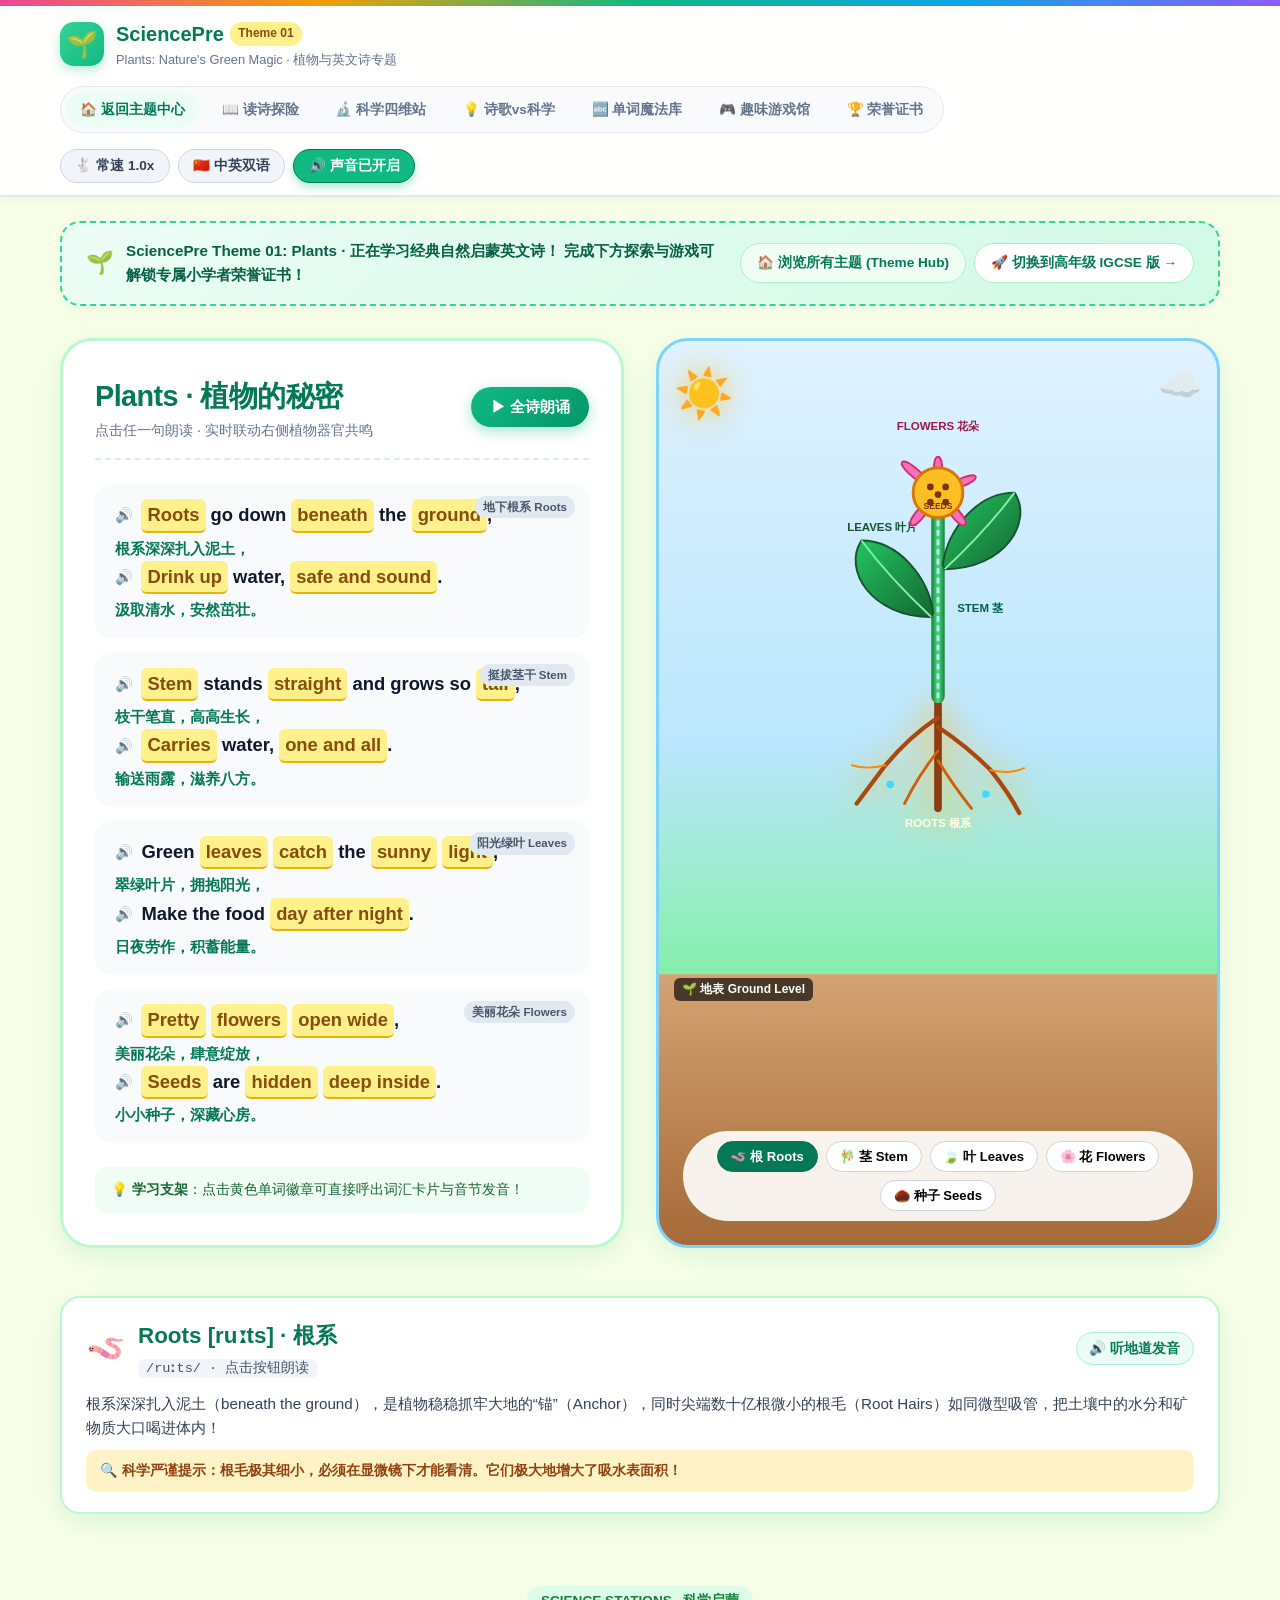
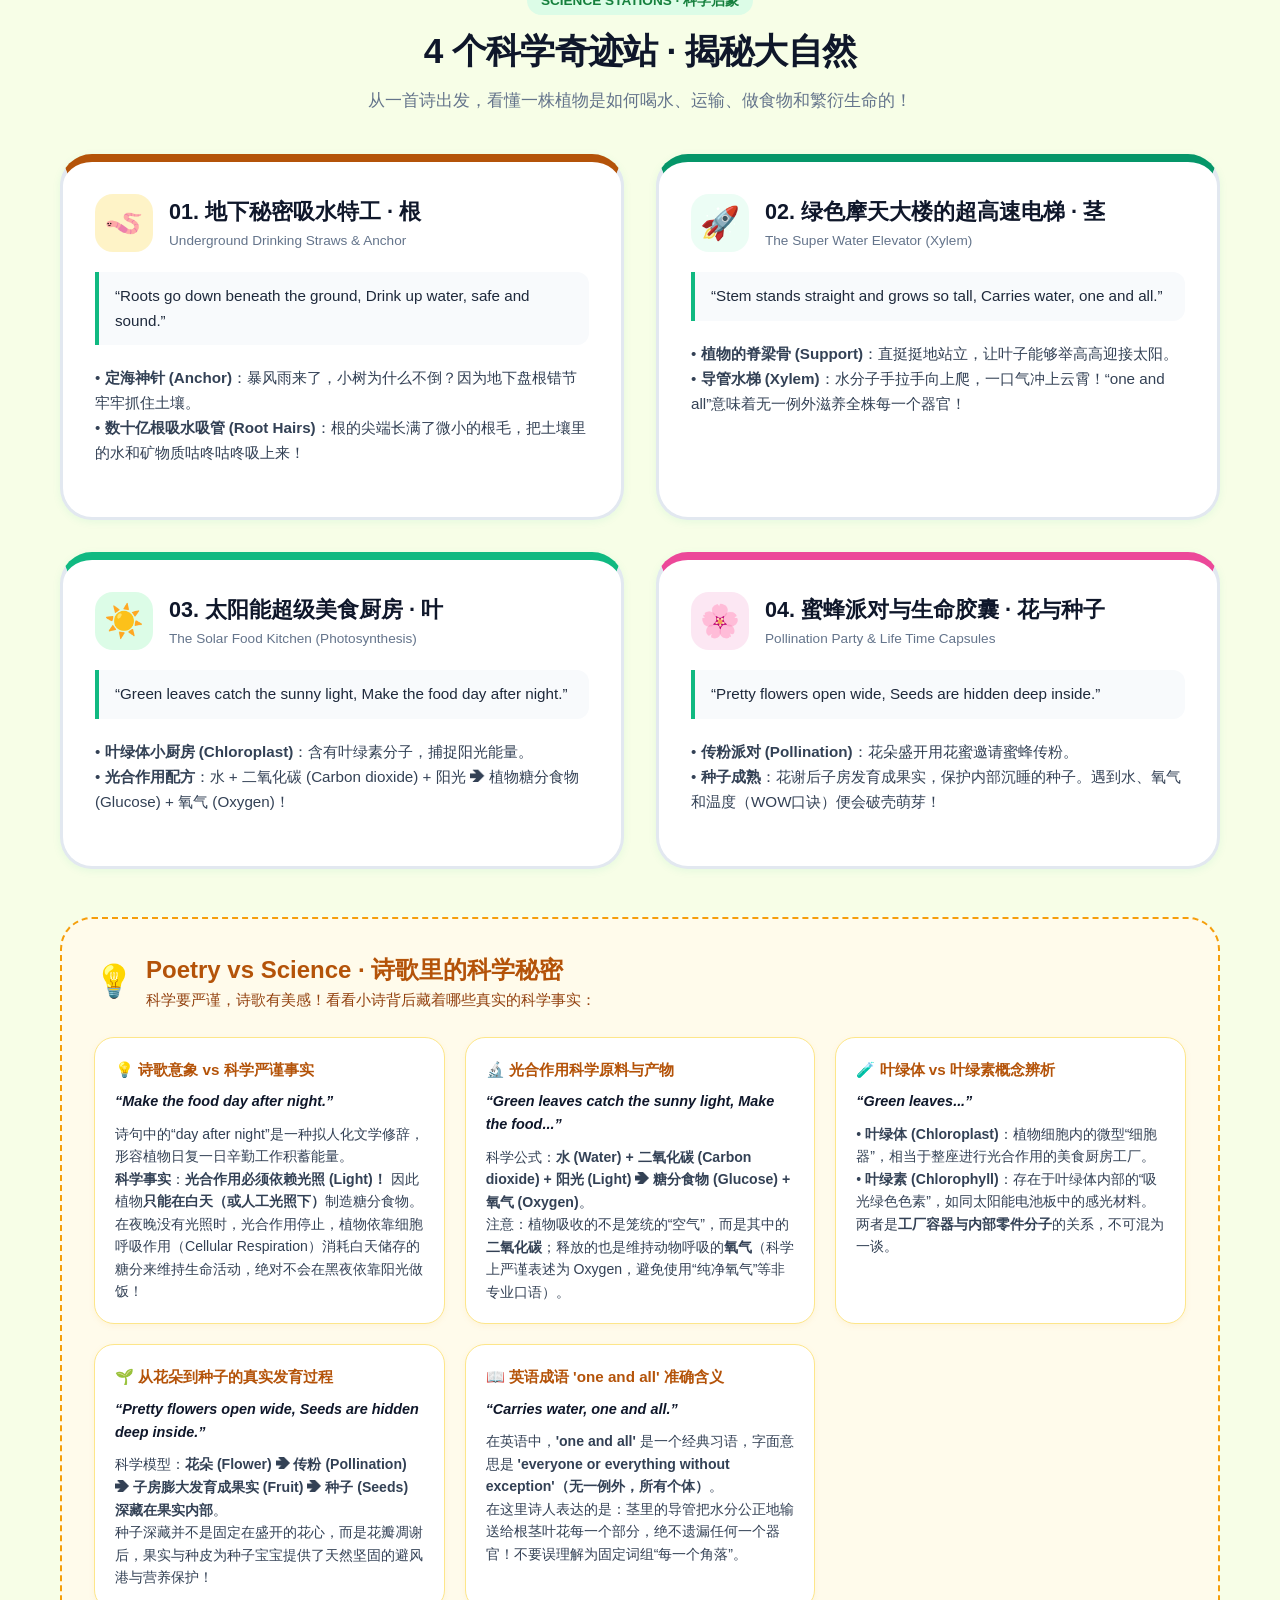
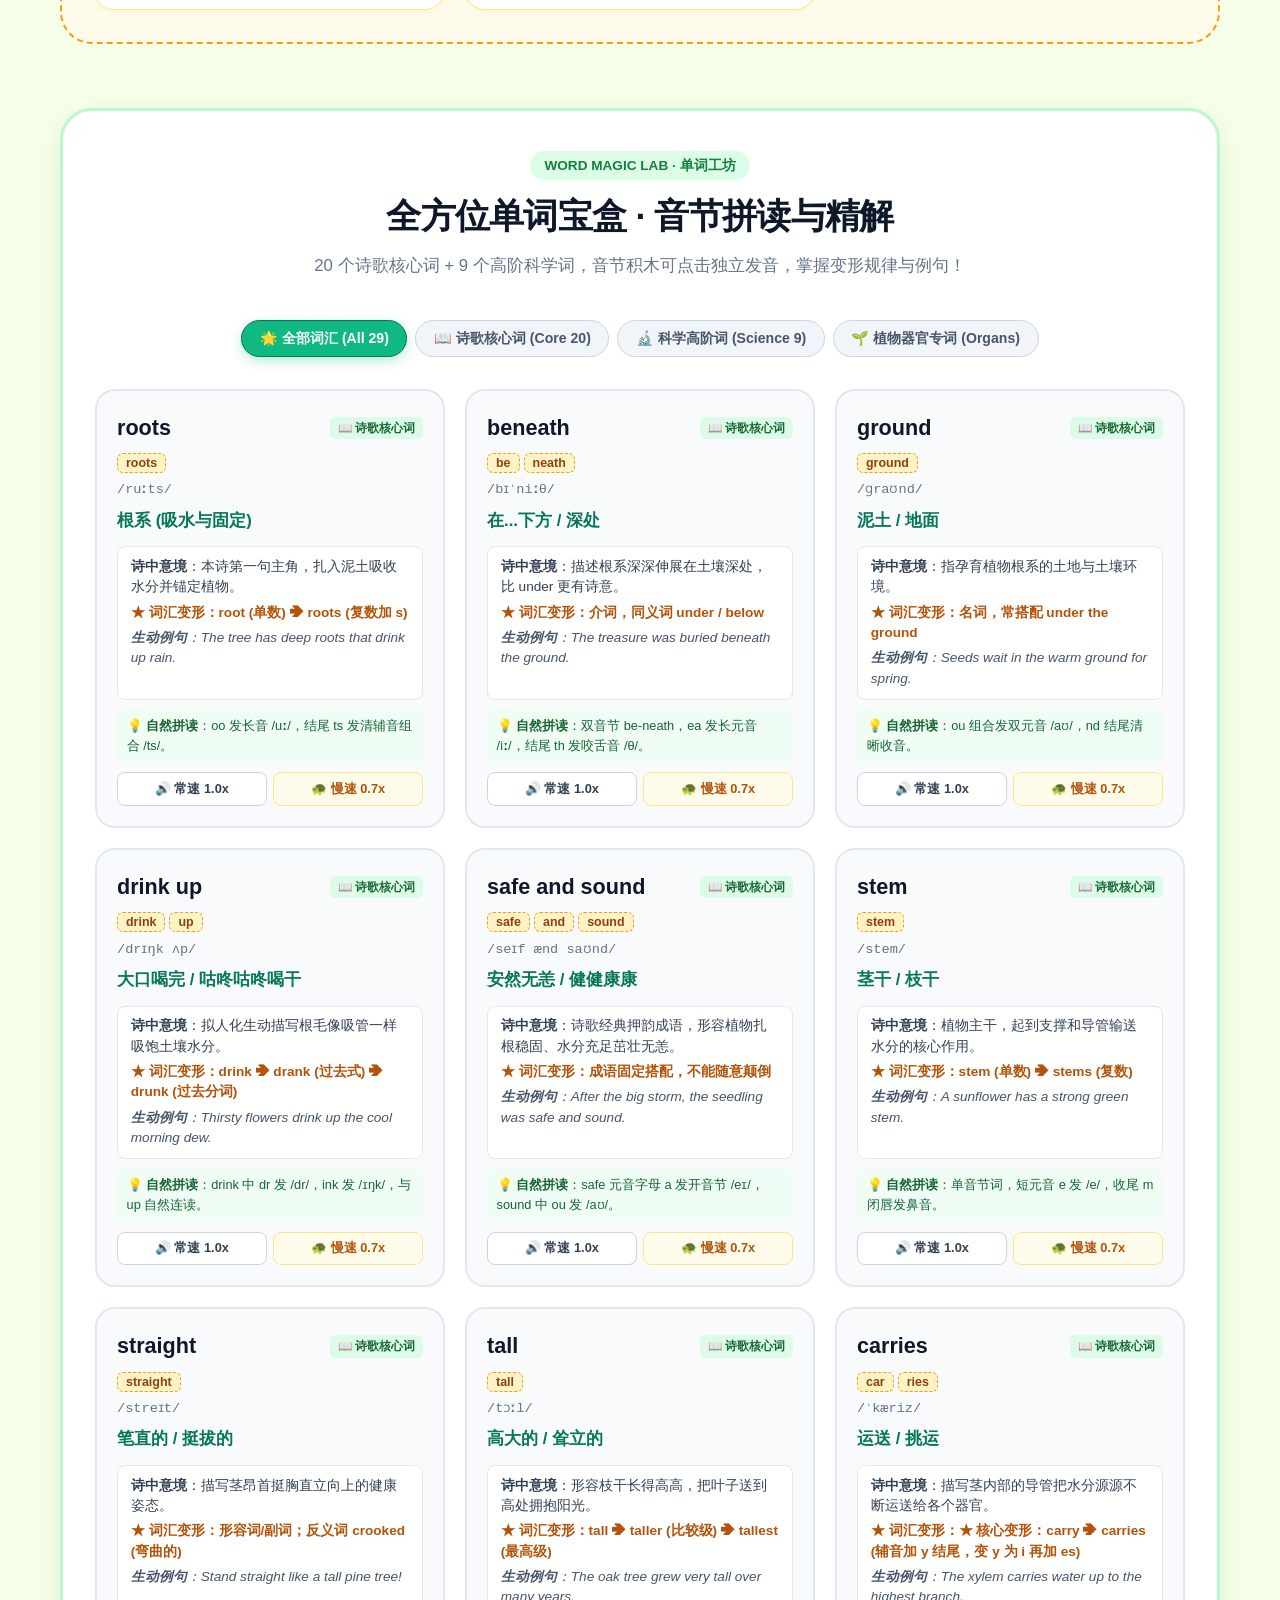
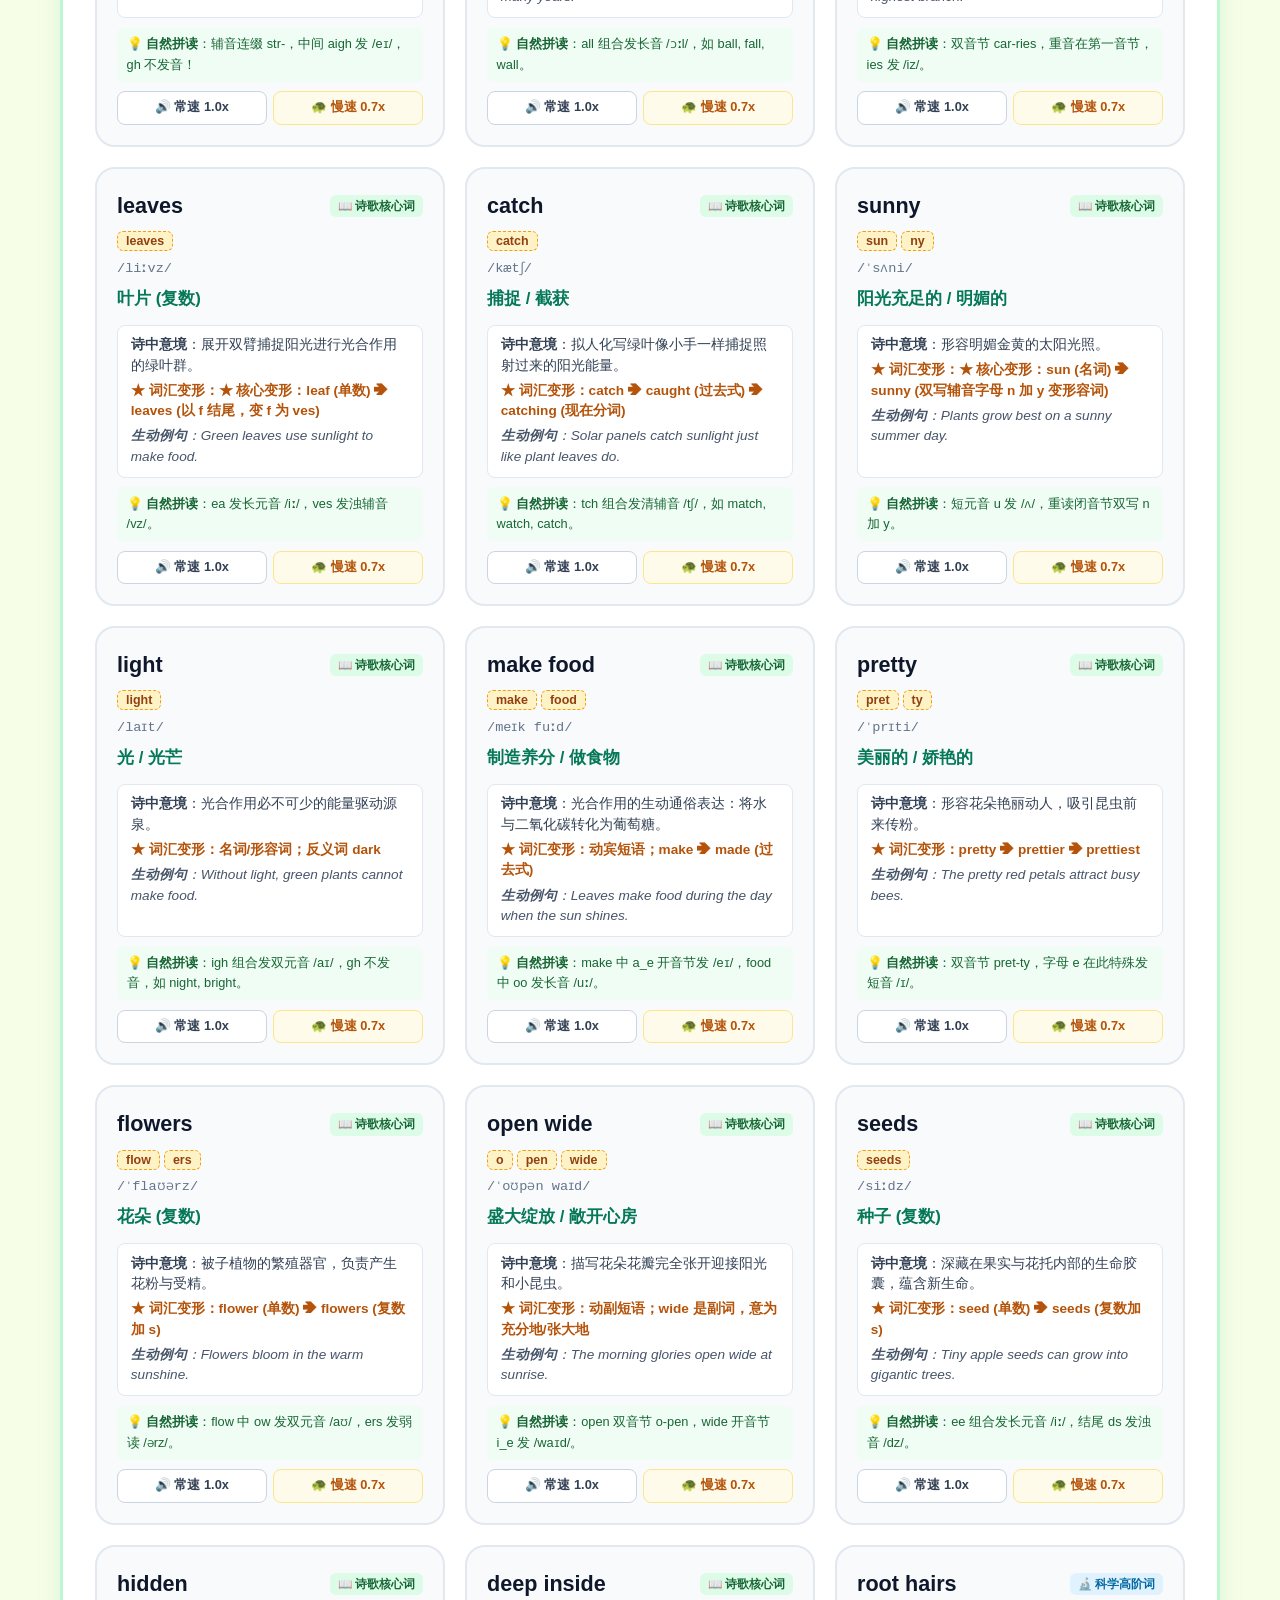
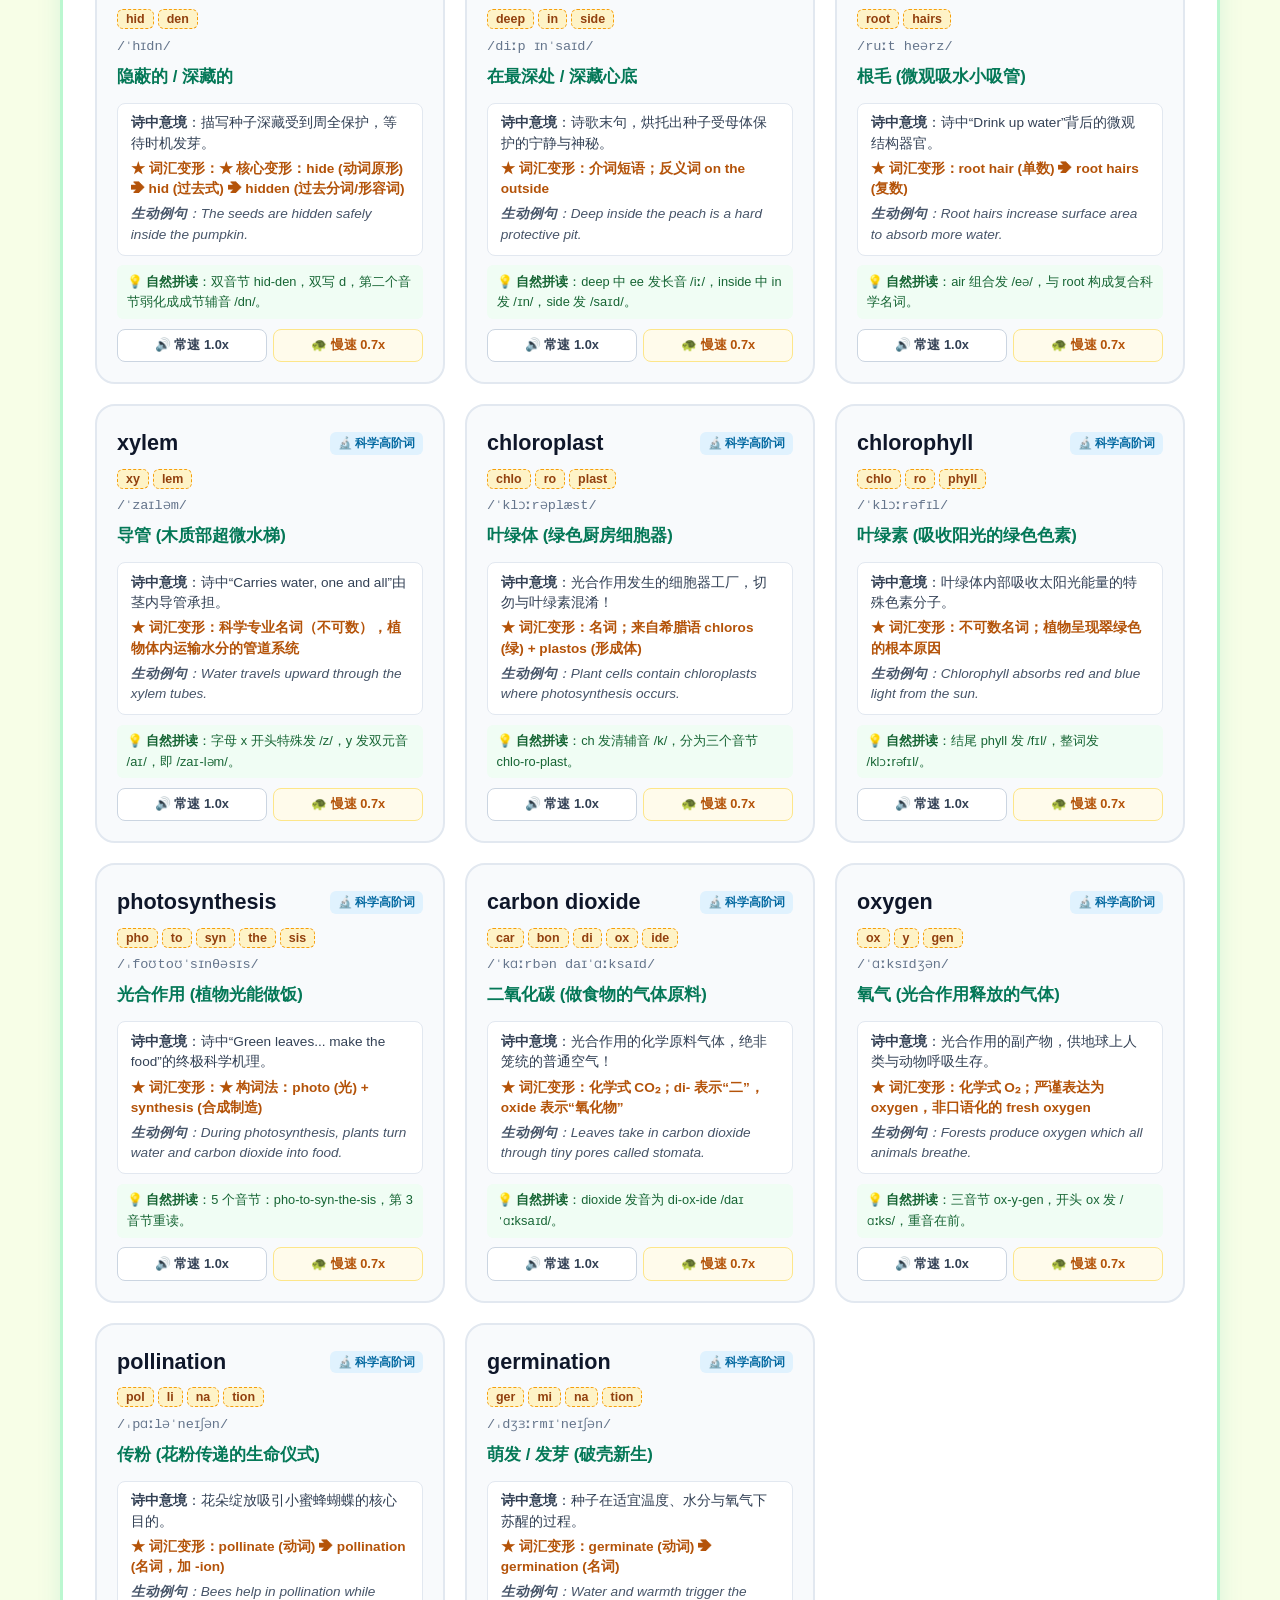
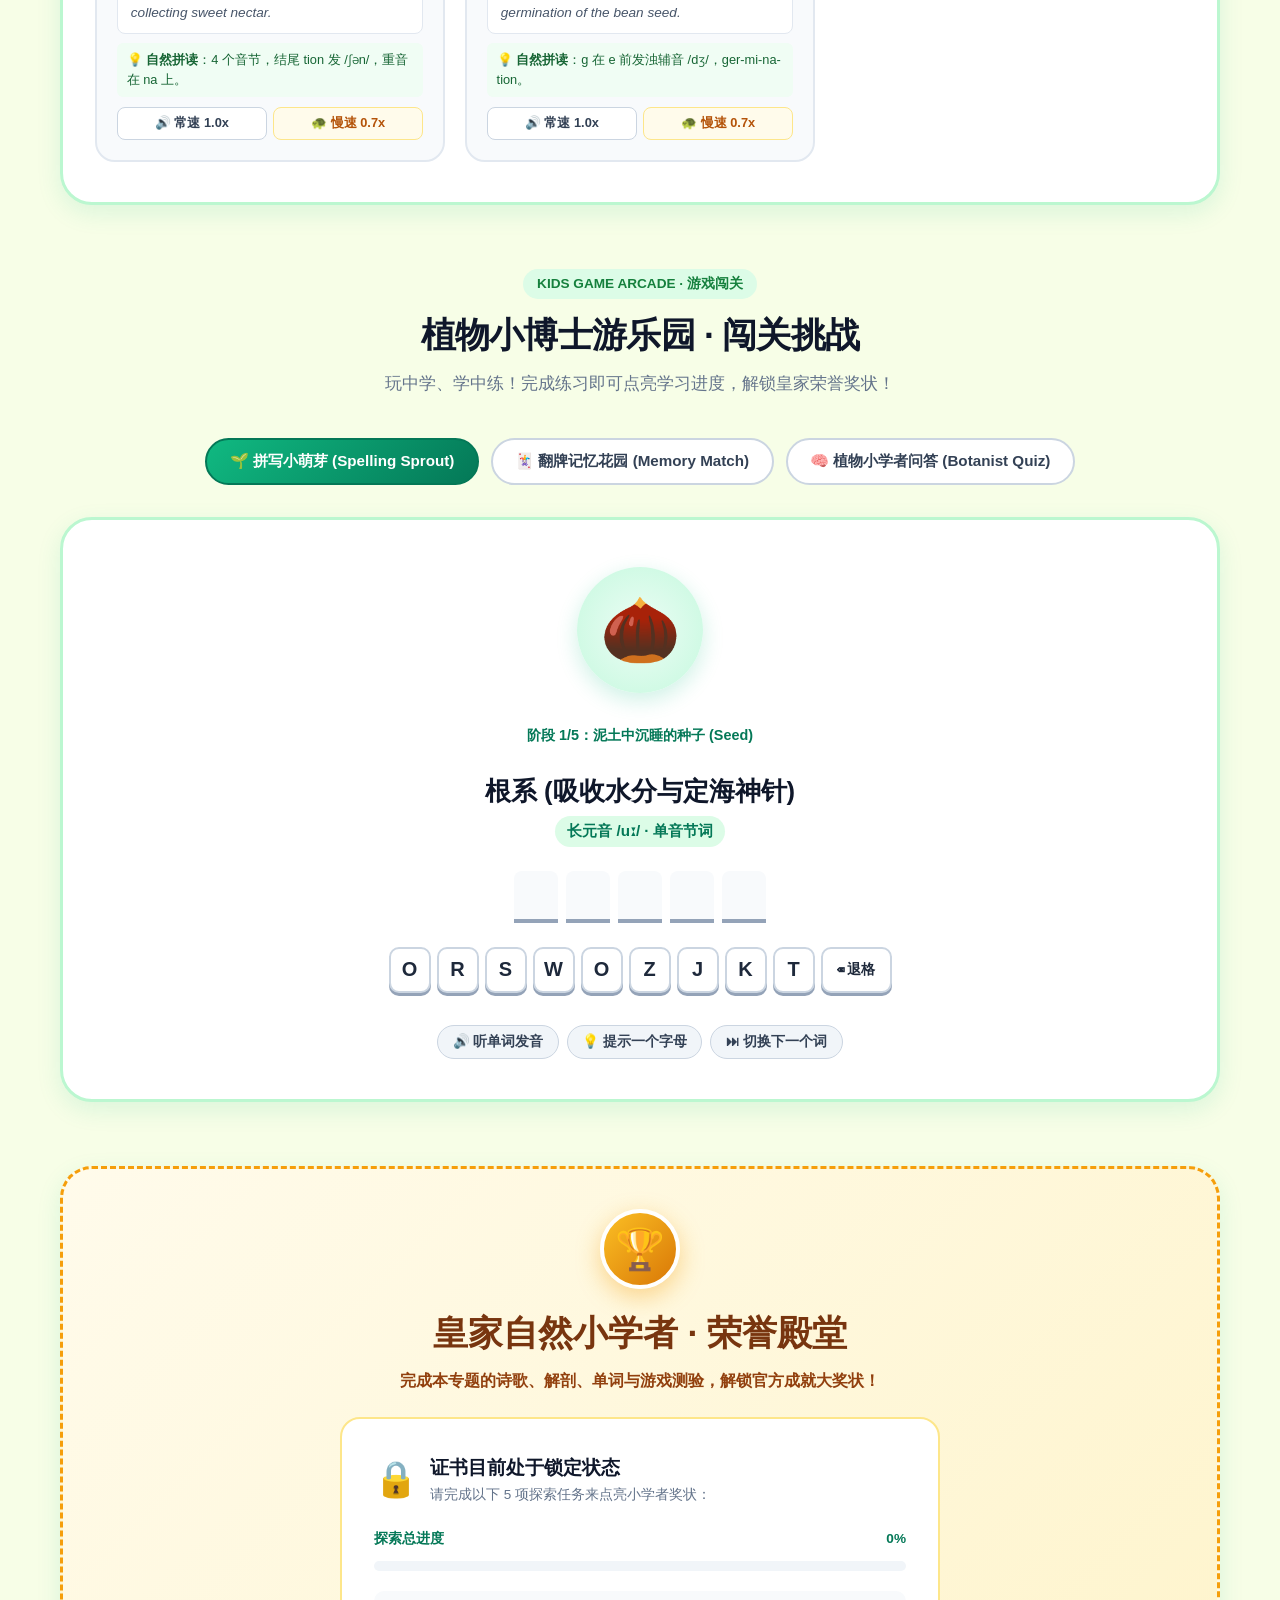
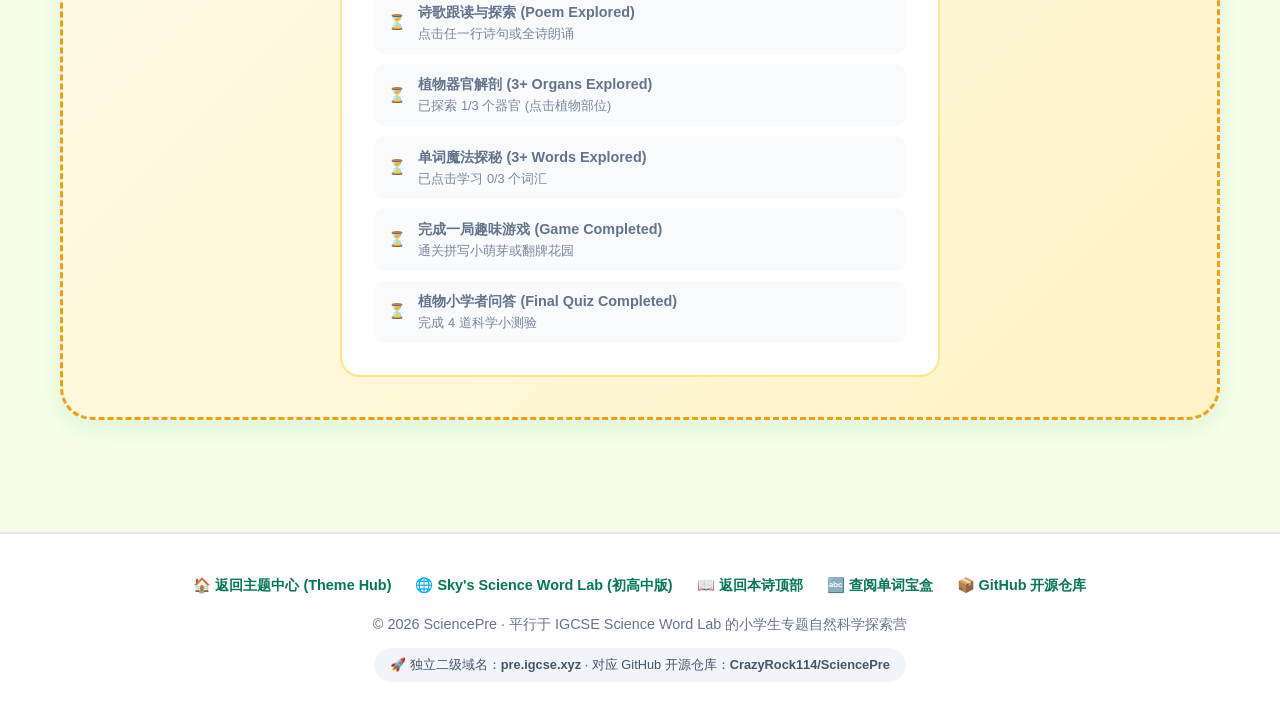
==== plants/index.html @ afe028eb "feat(v0.2): foundation hardening and theme architecture cleanup" ====
<!DOCTYPE html>
<html lang="zh-CN">
<head>
  <meta charset="UTF-8">
  <meta name="viewport" content="width=device-width, initial-scale=1.0">
  <title>Theme 01: Plants 🌱 SciencePre 小学生自然科学英语探索营</title>
  <meta name="description" content="SciencePre Theme 01: Plants 基于经典植物英文诗，生动形象探索根、茎、叶、花、种子，音节双速发音、互动解剖与游戏闯关！">
  <link rel="icon" href="data:image/svg+xml,<svg xmlns=%22http://www.w3.org/2000/svg%22 viewBox=%220 0 100 100%22><text y=%22.9em%22 font-size=%2290%22>🌱</text></svg>">
  <link rel="stylesheet" href="/assets/css/base.css">
  <link rel="stylesheet" href="/assets/css/plants.css">
</head>
<body>

  <!-- 彩虹装饰线 -->
  <div class="rainbow-bar"></div>

  <!-- 顶部导航条 -->
  <header>
    <div class="nav-container">
      <a href="/" class="logo-area">
        <div class="logo-badge">🌱</div>
        <div class="logo-text">
          <h1>SciencePre <span class="badge-sub">Theme 01</span></h1>
          <p>Plants: Nature's Green Magic · 植物与英文诗专题</p>
        </div>
      </a>

      <!-- 快速切换标签 -->
      <nav class="nav-tabs">
        <a href="/" style="background:#ecfdf5; color:#047857;">🏠 返回主题中心</a>
        <a href="#poem-hero">📖 读诗探险</a>
        <a href="#stations">🔬 科学四维站</a>
        <a href="#science-vs-poetry">💡 诗歌vs科学</a>
        <a href="#vocab">🔤 单词魔法库</a>
        <a href="#games">🎮 趣味游戏馆</a>
        <a href="#cert-section">🏆 荣誉证书</a>
      </nav>

      <!-- 工具控制按钮 -->
      <div class="nav-tools">
        <button class="pill-btn" id="tts-speed-btn" title="切换语音朗读语速">
          🐇 常速 1.0x
        </button>
        <button class="pill-btn" id="lang-toggle-btn" title="显示/隐藏中文诗意翻译">
          🇨🇳 中英双语
        </button>
        <button class="pill-btn active" id="sound-btn" title="声音与音效总开关">
          🔊 声音已开启
        </button>
      </div>
    </div>
  </header>

  <main class="container">

    <!-- 顶部横幅：主题导航与进阶互通 -->
    <div class="announcement-banner">
      <div class="announcement-text" style="flex:1;">
        <span style="font-size:1.4rem;">🌱</span>
        <div>
          <strong>SciencePre Theme 01: Plants</strong> · 正在学习经典自然启蒙英文诗！
          完成下方探索与游戏可解锁专属小学者荣誉证书！
        </div>
      </div>
      <div style="display:flex; gap:0.5rem; flex-wrap:wrap;">
        <a href="/" class="portal-link" style="background:#f0fdf4;">🏠 浏览所有主题 (Theme Hub)</a>
        <a href="https://sky.igcse.xyz" target="_blank" class="portal-link">🚀 切换到高年级 IGCSE 版 →</a>
      </div>
    </div>

    <!-- ====================================================================
         HERO 区：左侧诗歌剧场 + 右侧植物活体探险画布 (双向联动)
         ==================================================================== -->
    <div class="hero-stage" id="poem-hero">

      <!-- 左侧：经典英文诗伴读剧场 -->
      <div class="poem-theater-card">
        <div class="poem-header">
          <div class="poem-title-box">
            <h2>Plants · 植物的秘密</h2>
            <p>点击任一句朗读 · 实时联动右侧植物器官共鸣</p>
          </div>
          <div class="poem-actions">
            <button class="play-all-btn" id="play-poem-btn">
              ▶ 全诗朗诵
            </button>
          </div>
        </div>

        <!-- 诗句列表 (JS 渲染) -->
        <div class="poem-lines" id="poem-lines-container"></div>

        <div class="poem-footer-hint">
          💡 <strong>学习支架</strong>：点击黄色单词徽章可直接呼出词汇卡片与音节发音！
        </div>
      </div>

      <!-- 右侧：活体植物解剖探险画布 (SVG 动态模型) -->
      <div class="plant-canvas-card">
        <!-- 天空背景元素 -->
        <div class="sky-elements">
          <div class="sun-icon" title="太阳：光能驱动源泉">☀️</div>
          <div class="cloud-icon" title="白云与雨露">☁️</div>
        </div>

        <div class="ground-label">🌱 地表 Ground Level</div>

        <!-- 矢量植物主体 -->
        <div class="plant-svg-wrapper">
          <svg viewBox="0 0 320 460" xmlns="http://www.w3.org/2000/svg" role="img" aria-label="活体植物解剖交互插图">
            <defs>
              <linearGradient id="stemGrad" x1="0%" y1="0%" x2="100%" y2="0%">
                <stop offset="0%" stop-color="#15803d" />
                <stop offset="50%" stop-color="#4ade80" />
                <stop offset="100%" stop-color="#15803d" />
              </linearGradient>
              <linearGradient id="leafGrad" x1="0%" y1="0%" x2="100%" y2="100%">
                <stop offset="0%" stop-color="#22c55e" />
                <stop offset="100%" stop-color="#166534" />
              </linearGradient>
            </defs>

            <!-- 地下部分：泥土根系 ROOTS -->
            <g class="hotspot" id="svg-roots">
              <path d="M160 320 Q160 370 160 430" stroke="#78350f" stroke-width="8" stroke-linecap="round" fill="none" />
              <path d="M160 335 Q130 355 105 385 Q90 405 75 425" stroke="#92400e" stroke-width="4.5" stroke-linecap="round" fill="none" />
              <path d="M160 345 Q190 365 215 390 Q235 415 245 435" stroke="#92400e" stroke-width="4.5" stroke-linecap="round" fill="none" />
              <path d="M160 370 Q140 395 125 425" stroke="#b45309" stroke-width="3" stroke-linecap="round" fill="none" />
              <path d="M160 380 Q175 405 195 430" stroke="#b45309" stroke-width="3" stroke-linecap="round" fill="none" />
              <!-- 根毛细支 (微观 Root Hairs 象征) -->
              <path d="M105 385 Q85 390 70 385" stroke="#d97706" stroke-width="2" stroke-linecap="round" fill="none" />
              <path d="M215 390 Q235 395 250 388" stroke="#d97706" stroke-width="2" stroke-linecap="round" fill="none" />
              <circle cx="110" cy="405" r="4" fill="#38bdf8" />
              <circle cx="210" cy="415" r="4" fill="#38bdf8" />
              <text x="160" y="450" text-anchor="middle" font-size="12" font-weight="900" fill="#fef3c7">ROOTS 根系</text>
            </g>

            <!-- 地上部分：挺拔茎干 STEM (导管向上输水) -->
            <g class="hotspot" id="svg-stem">
              <rect x="153" y="110" width="14" height="210" rx="7" fill="url(#stemGrad)" />
              <line x1="160" y1="315" x2="160" y2="120" stroke="#bae6fd" stroke-width="3" stroke-dasharray="6,4" />
              <text x="180" y="225" font-size="12" font-weight="900" fill="#065f46">STEM 茎</text>
            </g>

            <!-- 绿叶 LEAVES (叶绿体光合作用) -->
            <g class="hotspot" id="svg-leaves">
              <path d="M153 230 C90 230 60 180 80 150 C120 150 150 190 155 225 Z" fill="url(#leafGrad)" stroke="#14532d" stroke-width="2" />
              <path d="M153 230 Q110 190 80 150" stroke="#86efac" stroke-width="2" fill="none" />
              <path d="M167 180 C230 180 260 130 240 100 C200 100 170 140 165 175 Z" fill="url(#leafGrad)" stroke="#14532d" stroke-width="2" />
              <path d="M167 180 Q210 140 240 100" stroke="#86efac" stroke-width="2" fill="none" />
              <text x="65" y="140" font-size="12" font-weight="900" fill="#14532d">LEAVES 叶片</text>
            </g>

            <!-- 顶端美丽大花朵 FLOWERS & 种子 SEEDS -->
            <g class="hotspot" id="svg-flowers">
              <path d="M160 100 C145 50 175 50 160 100" stroke="#db2777" stroke-width="2" fill="#f472b6" />
              <path d="M160 100 C205 65 220 90 160 100" stroke="#db2777" stroke-width="2" fill="#f472b6" />
              <path d="M160 100 C210 135 185 155 160 100" stroke="#db2777" stroke-width="2" fill="#f472b6" />
              <path d="M160 100 C110 135 135 155 160 100" stroke="#db2777" stroke-width="2" fill="#f472b6" />
              <path d="M160 100 C100 70 120 45 160 100" stroke="#db2777" stroke-width="2" fill="#f472b6" />
              <circle cx="160" cy="100" r="26" fill="#fbbf24" stroke="#d97706" stroke-width="3" />
              <text x="160" y="35" text-anchor="middle" font-size="12" font-weight="900" fill="#9d174d">FLOWERS 花朵</text>
            </g>

            <!-- 深藏受保护的种子 Seeds -->
            <g class="hotspot" id="svg-seeds">
              <circle cx="152" cy="94" r="3.5" fill="#78350f" />
              <circle cx="168" cy="94" r="3.5" fill="#78350f" />
              <circle cx="160" cy="102" r="3.5" fill="#78350f" />
              <circle cx="152" cy="110" r="3.5" fill="#78350f" />
              <circle cx="168" cy="110" r="3.5" fill="#78350f" />
              <text x="160" y="117" text-anchor="middle" font-size="9" font-weight="900" fill="#78350f">SEEDS</text>
            </g>
          </svg>
        </div>

        <!-- 底部快速器官点击器 -->
        <div class="anatomy-nav">
          <button class="organ-btn active" id="btn-roots">🪱 根 Roots</button>
          <button class="organ-btn" id="btn-stem">🎋 茎 Stem</button>
          <button class="organ-btn" id="btn-leaves">🍃 叶 Leaves</button>
          <button class="organ-btn" id="btn-flowers">🌸 花 Flowers</button>
          <button class="organ-btn" id="btn-seeds">🌰 种子 Seeds</button>
        </div>
      </div>
    </div>

    <!-- 动态器官特工卡片 -->
    <div class="organ-inspect-panel" id="organ-panel">
      <div class="inspect-top">
        <div class="inspect-title">
          <div class="icon" id="inspect-icon">🪱</div>
          <div>
            <h3 id="inspect-name">Roots · 根系</h3>
            <span class="phonetic-badge" id="inspect-phonetic">/ruːts/</span>
          </div>
        </div>
        <button class="inspect-audio-btn" id="inspect-sound-btn">
          🔊 听地道发音
        </button>
      </div>
      <div class="inspect-body" id="inspect-desc"></div>
      <div class="inspect-secret" id="inspect-secret"></div>
    </div>

    <!-- ====================================================================
         SECTION 1: 4 大科学奇迹站
         ==================================================================== -->
    <section class="stations-section" id="stations" style="margin-top: 4.5rem;">
      <div class="section-title-wrap">
        <span class="section-tag">Science Stations · 科学启蒙</span>
        <h2 class="section-title">4 个科学奇迹站 · 揭秘大自然</h2>
        <p class="section-subtitle">从一首诗出发，看懂一株植物是如何喝水、运输、做食物和繁衍生命的！</p>
      </div>

      <div class="stations-grid">
        <div class="station-card s-roots">
          <div class="station-header">
            <div class="station-icon-wrap">🪱</div>
            <div class="station-title">
              <h3>01. 地下秘密吸水特工 · 根</h3>
              <p>Underground Drinking Straws & Anchor</p>
            </div>
          </div>
          <div class="station-poem-quote">
            “Roots go down beneath the ground, Drink up water, safe and sound.”
          </div>
          <div class="station-content">
            • <strong>定海神针 (Anchor)</strong>：暴风雨来了，小树为什么不倒？因为地下盘根错节牢牢抓住土壤。<br>
            • <strong>数十亿根吸水吸管 (Root Hairs)</strong>：根的尖端长满了微小的根毛，把土壤里的水和矿物质咕咚咕咚吸上来！
          </div>
        </div>

        <div class="station-card s-stem">
          <div class="station-header">
            <div class="station-icon-wrap">🚀</div>
            <div class="station-title">
              <h3>02. 绿色摩天大楼的超高速电梯 · 茎</h3>
              <p>The Super Water Elevator (Xylem)</p>
            </div>
          </div>
          <div class="station-poem-quote">
            “Stem stands straight and grows so tall, Carries water, one and all.”
          </div>
          <div class="station-content">
            • <strong>植物的脊梁骨 (Support)</strong>：直挺挺地站立，让叶子能够举高高迎接太阳。<br>
            • <strong>导管水梯 (Xylem)</strong>：水分子手拉手向上爬，一口气冲上云霄！“one and all”意味着无一例外滋养全株每一个器官！
          </div>
        </div>

        <div class="station-card s-leaves">
          <div class="station-header">
            <div class="station-icon-wrap">☀️</div>
            <div class="station-title">
              <h3>03. 太阳能超级美食厨房 · 叶</h3>
              <p>The Solar Food Kitchen (Photosynthesis)</p>
            </div>
          </div>
          <div class="station-poem-quote">
            “Green leaves catch the sunny light, Make the food day after night.”
          </div>
          <div class="station-content">
            • <strong>叶绿体小厨房 (Chloroplast)</strong>：含有叶绿素分子，捕捉阳光能量。<br>
            • <strong>光合作用配方</strong>：水 + 二氧化碳 (Carbon dioxide) + 阳光 ➔ 植物糖分食物 (Glucose) + 氧气 (Oxygen)！
          </div>
        </div>

        <div class="station-card s-flowers">
          <div class="station-header">
            <div class="station-icon-wrap">🌸</div>
            <div class="station-title">
              <h3>04. 蜜蜂派对与生命胶囊 · 花与种子</h3>
              <p>Pollination Party & Life Time Capsules</p>
            </div>
          </div>
          <div class="station-poem-quote">
            “Pretty flowers open wide, Seeds are hidden deep inside.”
          </div>
          <div class="station-content">
            • <strong>传粉派对 (Pollination)</strong>：花朵盛开用花蜜邀请蜜蜂传粉。<br>
            • <strong>种子成熟</strong>：花谢后子房发育成果实，保护内部沉睡的种子。遇到水、氧气和温度（WOW口诀）便会破壳萌芽！
          </div>
        </div>
      </div>
    </section>

    <!-- ====================================================================
         SECTION 1.5: 诗歌里的科学秘密 (Poetry vs Science)
         ==================================================================== -->
    <section class="poetry-vs-science-box" id="science-vs-poetry">
      <div style="display:flex; align-items:center; gap:0.75rem;">
        <span style="font-size:2rem;">💡</span>
        <div>
          <h3 style="font-size:1.5rem; font-weight:900; color:#b45309;">Poetry vs Science · 诗歌里的科学秘密</h3>
          <p style="color:#92400e; font-size:0.92rem;">科学要严谨，诗歌有美感！看看小诗背后藏着哪些真实的科学事实：</p>
        </div>
      </div>

      <div class="vs-cards-grid" id="vs-cards-container">
        <!-- 动态通过 JS 渲染 SCIENCE_VS_POETRY -->
      </div>
    </section>

    <!-- ====================================================================
         SECTION 2: 单词魔法工坊 (Word Magic Lab)
         ==================================================================== -->
    <section class="vocab-section" id="vocab">
      <div class="section-title-wrap">
        <span class="section-tag">Word Magic Lab · 单词工坊</span>
        <h2 class="section-title">全方位单词宝盒 · 音节拼读与精解</h2>
        <p class="section-subtitle">20 个诗歌核心词 + 9 个高阶科学词，音节积木可点击独立发音，掌握变形规律与例句！</p>
      </div>

      <div class="vocab-filter-bar">
        <button class="vocab-filter-btn active" data-category="all">🌟 全部词汇 (All 29)</button>
        <button class="vocab-filter-btn" data-category="poem">📖 诗歌核心词 (Core 20)</button>
        <button class="vocab-filter-btn" data-category="science">🔬 科学高阶词 (Science 9)</button>
        <button class="vocab-filter-btn" data-category="organ">🌱 植物器官专词 (Organs)</button>
      </div>

      <div class="vocab-grid" id="vocab-cards-grid">
        <!-- 动态通过 JS 渲染词汇卡片 -->
      </div>
    </section>

    <!-- ====================================================================
         SECTION 3: 小学生专属趣味游戏乐园 (Kids Game Arcade)
         ==================================================================== -->
    <section class="arcade-section" id="games">
      <div class="section-title-wrap">
        <span class="section-tag">Kids Game Arcade · 游戏闯关</span>
        <h2 class="section-title">植物小博士游乐园 · 闯关挑战</h2>
        <p class="section-subtitle">玩中学、学中练！完成练习即可点亮学习进度，解锁皇家荣誉奖状！</p>
      </div>

      <div class="arcade-tabs">
        <button class="arcade-tab-btn active" id="tab-sprout" data-mode="sprout">
          🌱 拼写小萌芽 (Spelling Sprout)
        </button>
        <button class="arcade-tab-btn" id="tab-memory" data-mode="memory">
          🃏 翻牌记忆花园 (Memory Match)
        </button>
        <button class="arcade-tab-btn" id="tab-quiz" data-mode="quiz">
          🧠 植物小学者问答 (Botanist Quiz)
        </button>
      </div>

      <div class="game-viewport">
        <!-- 游戏 1: 拼写小萌芽 -->
        <div id="game-sprout-view" class="sprout-game-area">
          <div class="sprout-plant-visual stage-seed" id="sprout-stage-visual">🌰</div>
          <div style="font-size:0.9rem; font-weight:800; color:#047857;" id="sprout-stage-desc">
            阶段 1/5：泥土中沉睡的种子 (Seed)
          </div>

          <div class="sprout-clue">
            <div class="sprout-zh" id="sprout-target-zh">根系</div>
            <div class="sprout-syllable-hint" id="sprout-target-hint">长元音 /uː/</div>
          </div>

          <div class="sprout-slots" id="sprout-slots-container"></div>
          <div class="sprout-keyboard" id="sprout-keyboard-container"></div>

          <div style="display:flex; gap:0.5rem; margin-top:0.5rem; flex-wrap:wrap; justify-content:center;">
            <button class="pill-btn" id="sprout-speak-btn">🔊 听单词发音</button>
            <button class="pill-btn" id="sprout-hint-btn">💡 提示一个字母</button>
            <button class="pill-btn" id="sprout-next-btn">⏭ 切换下一个词</button>
          </div>
        </div>

        <!-- 游戏 2: 翻牌记忆花园 -->
        <div id="game-memory-view" class="memory-game-area" style="display:none;">
          <div class="memory-stats-bar">
            <div>⏱️ 用时: <span id="mem-time">00:00</span></div>
            <div>👣 步数: <span id="mem-moves">0</span></div>
            <div>✅ 配对: <span id="mem-pairs">0/6</span></div>
          </div>
          <div class="memory-grid" id="memory-cards-grid"></div>
        </div>

        <!-- 游戏 3: 植物小学者问答 (安全双容器架构) -->
        <div id="game-quiz-view" class="quiz-game-area" style="display:none;">
          <!-- 答题容器 -->
          <div id="quiz-card-container">
            <div class="quiz-progress-bar">
              <div class="quiz-progress-fill" id="quiz-progress-fill"></div>
            </div>
            <div class="quiz-question-card">
              <div class="quiz-q-num" id="quiz-q-num">Question 1 of 4</div>
              <div class="quiz-q-title" id="quiz-q-title"></div>
            </div>
            <div class="quiz-options" id="quiz-options-container"></div>
            <div id="quiz-feedback-box" style="margin-top:1rem; font-weight:700; text-align:center;"></div>
          </div>

          <!-- 结算面板容器 (解决覆盖Bug) -->
          <div id="quiz-summary-container" style="display:none;">
            <div class="quiz-summary-card">
              <div class="big-trophy">🏅</div>
              <h3 style="font-size:1.8rem; font-weight:900; color:#15803d; margin-bottom:0.5rem;">
                测验完成！得分: <span id="quiz-result-score">4/4</span>
              </h3>
              <p style="color:#64748b; font-size:1rem; margin-bottom:1.5rem;" id="quiz-result-msg"></p>
              <button class="play-all-btn" id="quiz-replay-btn" style="margin: 0 auto;">
                🔄 再练一次 (Play Again)
              </button>
            </div>
          </div>
        </div>
      </div>
    </section>

    <!-- ====================================================================
         SECTION 4: 荣誉殿堂与证书系统 (条件解锁)
         ==================================================================== -->
    <section class="certificate-section" id="cert-section">
      <div class="cert-badge-large">🏆</div>
      <h2 style="font-size:2.2rem; font-weight:900; color:#78350f;">皇家自然小学者 · 荣誉殿堂</h2>
      <p style="color:#92400e; font-weight:600; margin-top:0.4rem;">
        完成本专题的诗歌、解剖、单词与游戏测验，解锁官方成就大奖状！
      </p>

      <!-- 1. 待解锁状态 Checklist 卡片 -->
      <div class="cert-locked-card" id="cert-locked-box">
        <div class="cert-lock-header">
          <div class="cert-lock-icon">🔒</div>
          <div>
            <h4 style="font-size:1.2rem; font-weight:900; color:#0f172a;">证书目前处于锁定状态</h4>
            <p style="font-size:0.85rem; color:#64748b;">请完成以下 5 项探索任务来点亮小学者奖状：</p>
          </div>
        </div>

        <div style="display:flex; justify-content:space-between; font-size:0.85rem; font-weight:800; color:#047857;">
          <span>探索总进度</span>
          <span id="cert-progress-percent">0%</span>
        </div>
        <div class="cert-progress-track">
          <div class="cert-progress-bar-fill" id="cert-progress-fill"></div>
        </div>

        <div class="cert-task-list" id="cert-checklist-container"></div>
      </div>

      <!-- 2. 已解锁状态华丽奖状 -->
      <div id="cert-unlocked-box" style="display:none;">
        <div class="certificate-card" id="official-cert">
          <div style="font-size:1.6rem; font-weight:900; color:#15803d; margin-bottom:0.5rem;">
            🌱 JUNIOR BOTANIST AWARD
          </div>
          <p style="color:#64748b; font-size:0.9rem;">兹证明自然小学者</p>
          <div style="margin: 0.8rem 0;">
            <input type="text" class="cert-student-input" id="student-name-input" value="Sky" placeholder="输入姓名">
          </div>
          <p style="color:#334155; font-size:0.95rem; line-height:1.6;">
            在《Plants: Nature's Green Magic》专题中深入掌握了<strong>根、茎、叶、花、种子</strong>的英文表达与科学机理，获得<strong>“皇家植物小学者”</strong>荣誉称号！
          </p>
          <div style="display:flex; justify-content:space-around; margin-top:1.2rem; font-size:0.85rem; color:#475569; font-weight:700;">
            <div>📅 日期: <span id="cert-date">2026.10</span></div>
            <div>🏅 认证机构: SciencePre (pre.igcse.xyz)</div>
          </div>
        </div>

        <div class="cert-actions-row">
          <button class="play-all-btn" id="cert-download-btn">
            📥 下载高清奖状图片 (PNG)
          </button>
          <button class="play-all-btn" id="cert-share-btn" style="background:linear-gradient(135deg, #f59e0b, #d97706);">
            📋 复制战报文字分享
          </button>
        </div>
      </div>
    </section>

  </main>

  <!-- 统一页脚 -->
  <footer>
    <div class="footer-links">
      <a href="/">🏠 返回主题中心 (Theme Hub)</a>
      <a href="https://sky.igcse.xyz" target="_blank">🌐 Sky's Science Word Lab (初高中版)</a>
      <a href="#poem-hero">📖 返回本诗顶部</a>
      <a href="#vocab">🔤 查阅单词宝盒</a>
      <a href="https://github.com/CrazyRock114/SciencePre" target="_blank">📦 GitHub 开源仓库</a>
    </div>
    <p>© 2026 SciencePre · 平行于 IGCSE Science Word Lab 的小学生专题自然科学探索营</p>
    <div class="domain-note">
      🚀 独立二级域名：<strong>pre.igcse.xyz</strong> · 对应 GitHub 开源仓库：<strong>CrazyRock114/SciencePre</strong>
    </div>
  </footer>

  <script type="module" src="/assets/js/plants/plants-main.js"></script>
</body>
</html>
---- assets/css/base.css ----
/* ==========================================================================
   SciencePre: Base & Shared Styles (CSS)
   自然森林色系、儿童友好设计、高对比度与无障碍支持
   ========================================================================== */

:root {
  --primary: #10b981;        /* 嫩芽翠绿 */
  --primary-dark: #047857;   /* 深森林绿 */
  --primary-light: #d1fae5;  /* 浅薄荷绿 */
  --secondary: #0ea5e9;      /* 晴空蓝 */
  --secondary-light: #e0f2fe;
  --accent-warm: #f59e0b;    /* 向日葵暖黄 */
  --accent-warm-light: #fef3c7;
  --earth: #92400e;          /* 泥土暖棕 */
  --flower-pink: #ec4899;    /* 花朵粉 */
  --flower-pink-light: #fce7f3;
  --bg: #f7fee7;             /* 极浅春草底色 */
  --card-bg: #ffffff;
  --text: #1e293b;
  --text-muted: #64748b;
  --success: #16a34a;
  --danger: #ef4444;
  --shadow-sm: 0 2px 8px rgba(16, 185, 129, 0.08);
  --shadow-md: 0 8px 24px rgba(16, 185, 129, 0.12);
  --shadow-lg: 0 16px 36px rgba(16, 185, 129, 0.18);
  --radius-sm: 12px;
  --radius-md: 20px;
  --radius-lg: 32px;
}

* { box-sizing: border-box; margin: 0; padding: 0; }

html, body {
  font-family: -apple-system, BlinkMacSystemFont, "Segoe UI", "PingFang SC", "Comic Sans MS", "Chalkboard SE", "Microsoft YaHei", sans-serif;
  background: var(--bg);
  color: var(--text);
  line-height: 1.6;
  -webkit-font-smoothing: antialiased;
  overflow-x: hidden;
}

/* 顶部彩虹装饰条 */
.rainbow-bar {
  height: 6px;
  background: linear-gradient(90deg, #ec4899, #f59e0b, #10b981, #0ea5e9, #8b5cf6);
  width: 100%;
}

/* ==================== 顶部导航 ==================== */
header {
  background: rgba(255, 255, 255, 0.96);
  backdrop-filter: blur(12px);
  border-bottom: 2px solid #e2e8f0;
  position: sticky;
  top: 0;
  z-index: 100;
  box-shadow: var(--shadow-sm);
}

.nav-container {
  max-width: 1200px;
  margin: 0 auto;
  padding: 0.75rem 1.25rem;
  display: flex;
  align-items: center;
  justify-content: space-between;
  gap: 1rem;
  flex-wrap: wrap;
}

.logo-area {
  display: flex;
  align-items: center;
  gap: 0.75rem;
  text-decoration: none;
  color: var(--text);
}

.logo-badge {
  width: 44px;
  height: 44px;
  background: linear-gradient(135deg, #34d399, #10b981);
  border-radius: 14px;
  display: flex;
  align-items: center;
  justify-content: center;
  font-size: 1.6rem;
  box-shadow: 0 4px 12px rgba(16, 185, 129, 0.3);
  animation: gentle-bounce 3s infinite;
}

@keyframes gentle-bounce {
  0%, 100% { transform: translateY(0); }
  50% { transform: translateY(-4px); }
}

.logo-text h1 {
  font-size: 1.25rem;
  font-weight: 800;
  color: var(--primary-dark);
  display: flex;
  align-items: center;
  gap: 0.4rem;
}

.logo-text .badge-sub {
  background: #fef08a;
  color: #854d0e;
  font-size: 0.75rem;
  padding: 2px 8px;
  border-radius: 999px;
  font-weight: 700;
}

.logo-text p {
  font-size: 0.8rem;
  color: var(--text-muted);
}

/* 导航工具栏按钮组 */
.nav-tools {
  display: flex;
  align-items: center;
  gap: 0.5rem;
  flex-wrap: wrap;
}

.pill-btn {
  background: #f1f5f9;
  border: 1.5px solid #cbd5e1;
  padding: 0.45rem 0.9rem;
  border-radius: 999px;
  font-size: 0.85rem;
  font-weight: 700;
  color: #334155;
  cursor: pointer;
  display: flex;
  align-items: center;
  gap: 0.35rem;
  transition: all 0.2s cubic-bezier(0.4, 0, 0.2, 1);
  user-select: none;
}

.pill-btn:hover {
  background: #e2e8f0;
  transform: translateY(-1px);
}

.pill-btn:focus-visible {
  outline: 3px solid #10b981;
  outline-offset: 2px;
}

.pill-btn.active {
  background: var(--primary);
  border-color: var(--primary-dark);
  color: white;
  box-shadow: 0 4px 10px rgba(16, 185, 129, 0.35);
}

.pill-btn.gold {
  background: linear-gradient(135deg, #fef08a, #fde047);
  border-color: #eab308;
  color: #713f12;
}

.pill-btn.muted-btn {
  background: #fee2e2;
  border-color: #ef4444;
  color: #b91c1c;
}

/* Tab 切换 */
.nav-tabs {
  display: flex;
  gap: 0.5rem;
  background: #f8fafc;
  padding: 0.3rem;
  border-radius: 999px;
  border: 1.5px solid #e2e8f0;
}

.nav-tabs a,
.nav-tabs button {
  background: transparent;
  border: none;
  padding: 0.4rem 0.9rem;
  border-radius: 999px;
  font-size: 0.85rem;
  font-weight: 700;
  color: var(--text-muted);
  cursor: pointer;
  text-decoration: none;
  display: inline-flex;
  align-items: center;
  transition: all 0.2s;
}

.nav-tabs a.active,
.nav-tabs button.active {
  background: white;
  color: var(--primary-dark);
  box-shadow: 0 2px 6px rgba(0,0,0,0.06);
}

/* ==================== 通用容器 ==================== */
.container {
  max-width: 1200px;
  margin: 0 auto;
  padding: 1.5rem 1.25rem 4rem;
}

/* 顶部通知/专题条 */
.announcement-banner {
  background: linear-gradient(135deg, #ecfdf5 0%, #d1fae5 100%);
  border: 2px dashed #34d399;
  border-radius: var(--radius-md);
  padding: 1rem 1.5rem;
  margin-bottom: 2rem;
  display: flex;
  align-items: center;
  justify-content: space-between;
  gap: 1rem;
  box-shadow: var(--shadow-sm);
  flex-wrap: wrap;
}

.announcement-text {
  display: flex;
  align-items: center;
  gap: 0.75rem;
  font-size: 0.95rem;
  font-weight: 600;
  color: #065f46;
}

.portal-link {
  background: white;
  color: #047857;
  text-decoration: none;
  font-size: 0.85rem;
  font-weight: 700;
  padding: 0.5rem 1rem;
  border-radius: 999px;
  border: 1.5px solid #a7f3d0;
  display: inline-flex;
  align-items: center;
  gap: 0.3rem;
  transition: all 0.2s;
  white-space: nowrap;
}

.portal-link:hover {
  background: #047857;
  color: white;
  transform: scale(1.03);
}

/* ==================== 统一通用页脚 ==================== */
footer {
  background: white;
  border-top: 2px solid #e2e8f0;
  padding: 2.5rem 1.25rem;
  text-align: center;
  color: var(--text-muted);
  font-size: 0.9rem;
}

.footer-links {
  display: flex;
  justify-content: center;
  gap: 1.5rem;
  margin-bottom: 1rem;
  flex-wrap: wrap;
}

.footer-links a {
  color: #047857;
  text-decoration: none;
  font-weight: 700;
}

.footer-links a:hover {
  text-decoration: underline;
}

.domain-note {
  background: #f1f5f9;
  display: inline-block;
  padding: 0.4rem 1rem;
  border-radius: 999px;
  font-size: 0.8rem;
  color: #475569;
  margin-top: 0.75rem;
}

/* 庆祝飘落微动画 */
.confetti-particle {
  position: absolute;
  pointer-events: none;
  animation: float-up-fade 2.2s ease-out forwards;
}

@keyframes float-up-fade {
  0% { opacity: 1; transform: translateY(0) scale(1); }
  100% { opacity: 0; transform: translateY(-70px) scale(1.4); }
}
---- assets/css/plants.css ----
/* ==========================================================================
   SciencePre: Plants Theme Specific Styles (CSS)
   包含诗歌剧场、活体SVG解剖、科学奇迹站、诗歌vs科学、单词工坊、三大游戏与证书
   ========================================================================== */

/* ==================== HERO 区：左诗歌 + 右SVG植物 ==================== */
.hero-stage {
  display: grid;
  grid-template-columns: 1fr 1fr;
  gap: 2rem;
  margin-bottom: 3rem;
}

@media (max-width: 900px) {
  .hero-stage {
    grid-template-columns: 1fr;
  }
}

/* 诗歌剧场卡片 */
.poem-theater-card {
  background: var(--card-bg);
  border-radius: var(--radius-lg);
  padding: 2rem;
  border: 3px solid #bbf7d0;
  box-shadow: var(--shadow-md);
  position: relative;
  overflow: hidden;
  display: flex;
  flex-direction: column;
  justify-content: space-between;
}

.poem-header {
  margin-bottom: 1.5rem;
  display: flex;
  align-items: center;
  justify-content: space-between;
  border-bottom: 2px dashed #e2e8f0;
  padding-bottom: 1rem;
}

.poem-title-box h2 {
  font-size: 1.8rem;
  font-weight: 900;
  color: var(--primary-dark);
  letter-spacing: -0.02em;
}

.poem-title-box p {
  color: var(--text-muted);
  font-size: 0.9rem;
  font-weight: 500;
}

.play-all-btn {
  background: linear-gradient(135deg, #10b981, #059669);
  color: white;
  border: none;
  padding: 0.6rem 1.2rem;
  border-radius: 999px;
  font-size: 0.95rem;
  font-weight: 700;
  cursor: pointer;
  display: flex;
  align-items: center;
  gap: 0.4rem;
  box-shadow: 0 4px 14px rgba(16, 185, 129, 0.4);
  transition: all 0.2s cubic-bezier(0.4, 0, 0.2, 1);
}

.play-all-btn:hover {
  transform: translateY(-2px);
  box-shadow: 0 6px 18px rgba(16, 185, 129, 0.5);
}

.play-all-btn.playing {
  background: linear-gradient(135deg, #f59e0b, #d97706);
}

.poem-lines {
  display: flex;
  flex-direction: column;
  gap: 0.85rem;
  margin-bottom: 1.5rem;
}

.poem-line-group {
  background: #f8fafc;
  border-radius: 16px;
  padding: 0.85rem 1.15rem;
  border: 2px solid transparent;
  cursor: pointer;
  transition: all 0.25s cubic-bezier(0.4, 0, 0.2, 1);
  position: relative;
}

.poem-line-group:focus-visible {
  outline: 3px solid #10b981;
}

.poem-line-group:hover {
  background: #ecfdf5;
  border-color: #6ee7b7;
  transform: translateX(6px);
}

.poem-line-group.active {
  background: #ecfdf5;
  border-color: var(--primary);
  box-shadow: 0 4px 16px rgba(16, 185, 129, 0.2);
  transform: translateX(8px) scale(1.02);
}

.poem-line-group.karaoke-current {
  background: #fef3c7;
  border-color: #f59e0b;
  box-shadow: 0 0 0 3px rgba(245, 158, 11, 0.3);
  animation: karaoke-pulse 1.2s infinite alternate;
}

@keyframes karaoke-pulse {
  from { transform: scale(1.01); }
  to { transform: scale(1.03); }
}

.line-tag {
  position: absolute;
  right: 12px;
  top: 10px;
  font-size: 0.72rem;
  font-weight: 700;
  background: #e2e8f0;
  color: #475569;
  padding: 2px 8px;
  border-radius: 999px;
}

.poem-line-group.active .line-tag {
  background: var(--primary);
  color: white;
}

.line-en {
  font-size: 1.15rem;
  font-weight: 800;
  color: #0f172a;
  display: flex;
  align-items: center;
  gap: 0.5rem;
  margin-bottom: 0.25rem;
}

.line-speaker {
  font-size: 0.9rem;
  opacity: 0.7;
}

.line-zh {
  font-size: 0.95rem;
  color: #047857;
  font-weight: 600;
}

.line-zh.hidden-zh {
  display: none;
}

.keyword-badge {
  display: inline-block;
  background: #fef08a;
  color: #854d0e;
  border-radius: 6px;
  padding: 1px 6px;
  font-weight: 800;
  border-bottom: 2px solid #eab308;
  cursor: pointer;
}

.keyword-badge:hover,
.keyword-badge:focus-visible {
  background: #fde047;
  outline: 2px solid #b45309;
}

.poem-footer-hint {
  background: #f0fdf4;
  border-radius: 12px;
  padding: 0.75rem 1rem;
  font-size: 0.85rem;
  color: #166534;
}

/* ==================== 右侧：活体植物解剖探险画布 ==================== */
.plant-canvas-card {
  background: linear-gradient(180deg, #e0f2fe 0%, #bae6fd 45%, #86efac 70%, #d4a373 70.1%, #a66a38 100%);
  border-radius: var(--radius-lg);
  padding: 1.5rem;
  border: 3px solid #7dd3fc;
  box-shadow: var(--shadow-md);
  position: relative;
  display: flex;
  flex-direction: column;
  align-items: center;
  justify-content: space-between;
  min-height: 540px;
  overflow: hidden;
}

.sky-elements {
  position: absolute;
  top: 15px;
  left: 15px;
  right: 15px;
  display: flex;
  justify-content: space-between;
  pointer-events: none;
}

.sun-icon {
  font-size: 3rem;
  cursor: pointer;
  pointer-events: auto;
  filter: drop-shadow(0 0 16px rgba(251, 191, 36, 0.8));
}

.cloud-icon {
  font-size: 2.2rem;
  opacity: 0.85;
}

.ground-label {
  position: absolute;
  bottom: 27%;
  left: 15px;
  background: rgba(0, 0, 0, 0.65);
  color: white;
  font-size: 0.75rem;
  font-weight: 700;
  padding: 2px 8px;
  border-radius: 6px;
  pointer-events: none;
}

.plant-svg-wrapper {
  position: relative;
  width: 100%;
  height: 440px;
  display: flex;
  align-items: center;
  justify-content: center;
  margin-top: 2rem;
}

.plant-svg-wrapper svg {
  width: 100%;
  height: 100%;
  overflow: visible;
}

.hotspot {
  cursor: pointer;
  transition: all 0.3s cubic-bezier(0.34, 1.56, 0.64, 1);
}

.hotspot:focus-visible {
  outline: 3px solid #f59e0b;
}

.hotspot:hover {
  filter: brightness(1.2) drop-shadow(0 0 12px rgba(255,255,255,0.9));
  transform: scale(1.05);
  transform-origin: center;
}

.hotspot.active-part {
  filter: drop-shadow(0 0 16px #f59e0b) brightness(1.15);
}

.anatomy-nav {
  position: relative;
  z-index: 5;
  display: flex;
  gap: 0.5rem;
  flex-wrap: wrap;
  justify-content: center;
  width: 100%;
  background: rgba(255, 255, 255, 0.9);
  padding: 0.6rem;
  border-radius: 999px;
  backdrop-filter: blur(8px);
  box-shadow: var(--shadow-sm);
}

.organ-btn {
  background: white;
  border: 1.5px solid #cbd5e1;
  padding: 0.35rem 0.8rem;
  border-radius: 999px;
  font-size: 0.82rem;
  font-weight: 800;
  cursor: pointer;
  display: flex;
  align-items: center;
  gap: 0.3rem;
  transition: all 0.2s;
}

.organ-btn:hover {
  transform: translateY(-2px);
  border-color: var(--primary);
  background: #f0fdf4;
}

.organ-btn.active {
  background: var(--primary-dark);
  color: white;
  border-color: var(--primary-dark);
}

/* 器官特工卡片 */
.organ-inspect-panel {
  background: white;
  border-radius: var(--radius-md);
  padding: 1.25rem 1.5rem;
  margin-top: 1.5rem;
  border: 2px solid #bbf7d0;
  box-shadow: var(--shadow-md);
}

.inspect-top {
  display: flex;
  align-items: center;
  justify-content: space-between;
  margin-bottom: 0.75rem;
  flex-wrap: wrap;
  gap: 0.5rem;
}

.inspect-title {
  display: flex;
  align-items: center;
  gap: 0.75rem;
}

.inspect-title .icon {
  font-size: 2rem;
}

.inspect-title h3 {
  font-size: 1.4rem;
  font-weight: 900;
  color: var(--primary-dark);
}

.inspect-title .phonetic-badge {
  font-family: monospace;
  background: #f1f5f9;
  color: #475569;
  font-size: 0.85rem;
  padding: 2px 8px;
  border-radius: 6px;
}

.inspect-audio-btn {
  background: #ecfdf5;
  border: 1.5px solid #a7f3d0;
  color: #047857;
  font-weight: 700;
  padding: 0.4rem 0.8rem;
  border-radius: 999px;
  cursor: pointer;
  display: flex;
  align-items: center;
  gap: 0.3rem;
  font-size: 0.85rem;
}

.inspect-body {
  font-size: 0.95rem;
  color: #334155;
  line-height: 1.6;
}

.inspect-secret {
  margin-top: 0.6rem;
  padding: 0.6rem 0.9rem;
  background: #fef3c7;
  border-radius: 10px;
  font-size: 0.88rem;
  color: #92400e;
  font-weight: 600;
}

/* ==================== 科学四维站 & 诗歌vs科学卡片 ==================== */
.section-title-wrap {
  text-align: center;
  margin-bottom: 2.5rem;
}

.section-tag {
  display: inline-block;
  background: #dcfce7;
  color: #15803d;
  font-weight: 800;
  font-size: 0.85rem;
  padding: 4px 14px;
  border-radius: 999px;
  margin-bottom: 0.5rem;
  text-transform: uppercase;
}

.section-title {
  font-size: 2.2rem;
  font-weight: 900;
  color: #0f172a;
  letter-spacing: -0.02em;
}

.section-subtitle {
  color: var(--text-muted);
  font-size: 1.05rem;
  max-width: 700px;
  margin: 0.5rem auto 0;
}

.stations-grid {
  display: grid;
  grid-template-columns: repeat(2, 1fr);
  gap: 2rem;
  margin-bottom: 3rem;
}

@media (max-width: 850px) {
  .stations-grid {
    grid-template-columns: 1fr;
  }
}

.station-card {
  background: white;
  border-radius: var(--radius-lg);
  padding: 2rem;
  border: 3px solid #e2e8f0;
  box-shadow: var(--shadow-sm);
  display: flex;
  flex-direction: column;
  position: relative;
}

.station-card.s-roots { border-top: 8px solid #b45309; }
.station-card.s-stem { border-top: 8px solid #059669; }
.station-card.s-leaves { border-top: 8px solid #10b981; }
.station-card.s-flowers { border-top: 8px solid #ec4899; }

.station-header {
  display: flex;
  align-items: center;
  gap: 1rem;
  margin-bottom: 1.25rem;
}

.station-icon-wrap {
  width: 58px;
  height: 58px;
  border-radius: 18px;
  display: flex;
  align-items: center;
  justify-content: center;
  font-size: 2rem;
}

.s-roots .station-icon-wrap { background: #fef3c7; color: #b45309; }
.s-stem .station-icon-wrap { background: #ecfdf5; color: #059669; }
.s-leaves .station-icon-wrap { background: #dcfce7; color: #10b981; }
.s-flowers .station-icon-wrap { background: #fce7f3; color: #ec4899; }

.station-title h3 {
  font-size: 1.35rem;
  font-weight: 800;
  color: #0f172a;
}

.station-title p {
  font-size: 0.85rem;
  color: var(--text-muted);
}

.station-poem-quote {
  background: #f8fafc;
  border-left: 4px solid var(--primary);
  padding: 0.75rem 1rem;
  border-radius: 0 12px 12px 0;
  margin-bottom: 1.25rem;
  font-size: 0.95rem;
}

.station-content {
  font-size: 0.95rem;
  color: #334155;
  line-height: 1.65;
  margin-bottom: 1.25rem;
}

/* 诗歌 vs 科学专栏卡片 */
.poetry-vs-science-box {
  background: #fffbeb;
  border: 2px dashed #f59e0b;
  border-radius: var(--radius-lg);
  padding: 2rem;
  margin-bottom: 4rem;
}

.vs-cards-grid {
  display: grid;
  grid-template-columns: repeat(auto-fit, minmax(280px, 1fr));
  gap: 1.25rem;
  margin-top: 1.5rem;
}

.vs-card {
  background: white;
  border-radius: var(--radius-md);
  padding: 1.25rem;
  border: 1.5px solid #fde68a;
  box-shadow: 0 2px 6px rgba(245, 158, 11, 0.08);
}

.vs-card-header {
  font-size: 0.95rem;
  font-weight: 800;
  color: #b45309;
  margin-bottom: 0.5rem;
}

.vs-poem-line {
  font-style: italic;
  color: #0f172a;
  font-weight: 700;
  margin-bottom: 0.6rem;
  font-size: 0.9rem;
}

.vs-card-body {
  font-size: 0.88rem;
  color: #334155;
  line-height: 1.6;
}

/* ==================== 单词魔法宝库网格 ==================== */
.vocab-section {
  background: white;
  border-radius: var(--radius-lg);
  padding: 2.5rem 2rem;
  border: 3px solid #bbf7d0;
  box-shadow: var(--shadow-md);
  margin-bottom: 4rem;
}

.vocab-filter-bar {
  display: flex;
  justify-content: center;
  gap: 0.5rem;
  margin-bottom: 2rem;
  flex-wrap: wrap;
}

.vocab-filter-btn {
  background: #f1f5f9;
  border: 1.5px solid #cbd5e1;
  padding: 0.5rem 1.1rem;
  border-radius: 999px;
  font-size: 0.88rem;
  font-weight: 700;
  color: #475569;
  cursor: pointer;
  transition: all 0.2s;
}

.vocab-filter-btn:hover {
  background: #e2e8f0;
}

.vocab-filter-btn.active {
  background: var(--primary);
  border-color: var(--primary-dark);
  color: white;
  box-shadow: 0 4px 12px rgba(16, 185, 129, 0.3);
}

.vocab-grid {
  display: grid;
  grid-template-columns: repeat(auto-fill, minmax(290px, 1fr));
  gap: 1.25rem;
}

.word-card {
  background: #f8fafc;
  border: 2px solid #e2e8f0;
  border-radius: var(--radius-md);
  padding: 1.25rem;
  transition: all 0.25s;
  display: flex;
  flex-direction: column;
}

.word-card:hover {
  background: white;
  border-color: #34d399;
  transform: translateY(-4px);
  box-shadow: var(--shadow-md);
}

.card-highlight-pulse {
  animation: card-pulse 1.8s ease;
  border-color: #f59e0b !important;
}

@keyframes card-pulse {
  0%, 100% { transform: scale(1); }
  50% { transform: scale(1.06); box-shadow: 0 0 24px rgba(245, 158, 11, 0.4); }
}

.word-card-top {
  display: flex;
  align-items: center;
  justify-content: space-between;
  margin-bottom: 0.5rem;
}

.word-en {
  font-size: 1.35rem;
  font-weight: 900;
  color: #0f172a;
}

.word-tier-tag {
  font-size: 0.72rem;
  font-weight: 800;
  padding: 2px 8px;
  border-radius: 6px;
}

.tag-poem {
  background: #dcfce7;
  color: #166534;
}

.tag-science {
  background: #e0f2fe;
  color: #0369a1;
}

.syllable-chips {
  display: flex;
  gap: 4px;
  margin-bottom: 0.4rem;
  flex-wrap: wrap;
}

.syllable-chip-btn {
  background: #fef3c7;
  color: #92400e;
  font-size: 0.78rem;
  font-weight: 800;
  padding: 2px 8px;
  border-radius: 6px;
  border: 1px dashed #f59e0b;
  cursor: pointer;
  transition: all 0.15s;
}

.syllable-chip-btn:hover {
  background: #fde047;
  transform: scale(1.06);
}

.word-phonetic {
  font-family: monospace;
  color: #64748b;
  font-size: 0.85rem;
  margin-bottom: 0.4rem;
}

.word-zh {
  font-size: 1.05rem;
  font-weight: 800;
  color: #047857;
  margin-bottom: 0.75rem;
}

.word-context-box {
  font-size: 0.85rem;
  color: #334155;
  background: white;
  border-radius: 8px;
  padding: 0.6rem 0.8rem;
  border: 1px solid #e2e8f0;
  line-height: 1.5;
  margin-bottom: 0.6rem;
  flex: 1;
}

.transform-highlight {
  color: #b45309;
  font-weight: 700;
  margin: 0.3rem 0;
}

.example-box {
  color: #475569;
  font-style: italic;
}

.word-phonics-rule {
  font-size: 0.8rem;
  color: #166534;
  background: #f0fdf4;
  padding: 0.4rem 0.6rem;
  border-radius: 6px;
  margin-bottom: 0.6rem;
}

.word-audio-actions {
  display: flex;
  gap: 0.4rem;
  margin-top: auto;
}

.audio-play-btn {
  flex: 1;
  background: white;
  border: 1.5px solid #cbd5e1;
  padding: 0.45rem 0.6rem;
  border-radius: 8px;
  font-size: 0.8rem;
  font-weight: 700;
  color: #334155;
  cursor: pointer;
  display: flex;
  align-items: center;
  justify-content: center;
  gap: 0.25rem;
}

.audio-play-btn:hover {
  background: #ecfdf5;
  border-color: #34d399;
}

.audio-play-btn.slow-btn {
  background: #fffbeb;
  border-color: #fde68a;
  color: #b45309;
}

.audio-play-btn.slow-btn:hover {
  background: #fef3c7;
}

/* ==================== 趣味游戏馆 ==================== */
.arcade-section {
  margin-bottom: 4rem;
}

.arcade-tabs {
  display: flex;
  justify-content: center;
  gap: 0.75rem;
  margin-bottom: 2rem;
  flex-wrap: wrap;
}

.arcade-tab-btn {
  background: white;
  border: 2px solid #cbd5e1;
  padding: 0.7rem 1.4rem;
  border-radius: 999px;
  font-size: 0.95rem;
  font-weight: 800;
  color: #334155;
  cursor: pointer;
  display: flex;
  align-items: center;
  gap: 0.5rem;
}

.arcade-tab-btn.active {
  background: linear-gradient(135deg, #10b981, #047857);
  border-color: #047857;
  color: white;
}

.game-viewport {
  background: white;
  border-radius: var(--radius-lg);
  padding: 2.5rem 2rem;
  border: 3px solid #bbf7d0;
  box-shadow: var(--shadow-md);
  min-height: 480px;
}

/* 拼写小萌芽 5 阶成长形态 */
.sprout-game-area {
  display: flex;
  flex-direction: column;
  align-items: center;
  gap: 1.5rem;
  max-width: 650px;
  margin: 0 auto;
}

.sprout-plant-visual {
  width: 140px;
  height: 140px;
  border-radius: 50%;
  background: radial-gradient(circle, #ecfdf5 0%, #d1fae5 70%, #a7f3d0 100%);
  display: flex;
  align-items: center;
  justify-content: center;
  font-size: 4.5rem;
  box-shadow: 0 8px 24px rgba(16, 185, 129, 0.2);
  transition: all 0.4s cubic-bezier(0.34, 1.56, 0.64, 1);
}

.sprout-plant-visual.stage-seed { transform: scale(0.9); }
.sprout-plant-visual.stage-sprout { transform: scale(1.0); }
.sprout-plant-visual.stage-stem { transform: scale(1.05) translateY(-5px); }
.sprout-plant-visual.stage-leaves { transform: scale(1.1) translateY(-8px); }
.sprout-plant-visual.stage-flower { transform: scale(1.2) translateY(-10px); }

.blossom-pop {
  animation: blossom-pop-anim 0.6s cubic-bezier(0.34, 1.56, 0.64, 1);
}

@keyframes blossom-pop-anim {
  0% { transform: scale(0.8); }
  60% { transform: scale(1.3); }
  100% { transform: scale(1.2); }
}

.sprout-clue {
  text-align: center;
}

.sprout-zh {
  font-size: 1.6rem;
  font-weight: 900;
  color: #0f172a;
  margin-bottom: 0.25rem;
}

.sprout-syllable-hint {
  font-size: 0.95rem;
  color: #047857;
  font-weight: 700;
  background: #dcfce7;
  padding: 3px 12px;
  border-radius: 999px;
  display: inline-block;
}

.sprout-slots {
  display: flex;
  gap: 8px;
  justify-content: center;
  flex-wrap: wrap;
}

.letter-slot {
  width: 44px;
  height: 52px;
  border-bottom: 4px solid #94a3b8;
  background: #f8fafc;
  border-radius: 8px 8px 0 0;
  display: flex;
  align-items: center;
  justify-content: center;
  font-size: 1.8rem;
  font-weight: 900;
  color: #0f172a;
}

.letter-slot.filled {
  border-bottom-color: var(--primary);
  background: #ecfdf5;
  color: var(--primary-dark);
}

.sprout-keyboard {
  display: flex;
  flex-wrap: wrap;
  gap: 6px;
  justify-content: center;
  max-width: 520px;
}

.key-btn {
  width: 42px;
  height: 46px;
  background: white;
  border: 2px solid #cbd5e1;
  border-radius: 10px;
  font-size: 1.25rem;
  font-weight: 800;
  color: #1e293b;
  cursor: pointer;
  box-shadow: 0 3px 0 #94a3b8;
}

.key-btn:active {
  transform: translateY(3px);
  box-shadow: 0 0 0 #94a3b8;
}

.key-btn.action-key {
  width: auto;
  padding: 0 14px;
  font-size: 0.9rem;
}

/* 翻牌记忆花园 */
.memory-game-area {
  max-width: 680px;
  margin: 0 auto;
}

.memory-stats-bar {
  display: flex;
  justify-content: space-between;
  background: #f8fafc;
  padding: 0.75rem 1.5rem;
  border-radius: 14px;
  border: 1.5px solid #e2e8f0;
  margin-bottom: 1.5rem;
  font-weight: 700;
  color: #475569;
}

.memory-grid {
  display: grid;
  grid-template-columns: repeat(4, 1fr);
  gap: 0.85rem;
}

@media (max-width: 500px) {
  .memory-grid {
    grid-template-columns: repeat(3, 1fr);
  }
}

.memory-card {
  height: 105px;
  background: #f1f5f9;
  border: 2.5px solid #cbd5e1;
  border-radius: 16px;
  display: flex;
  align-items: center;
  justify-content: center;
  cursor: pointer;
  font-size: 1.05rem;
  font-weight: 800;
  color: #334155;
  text-align: center;
  padding: 0.5rem;
  user-select: none;
}

.memory-card.flipped {
  background: white;
  border-color: var(--secondary);
}

.memory-card.matched {
  background: #dcfce7;
  border-color: #22c55e;
  color: #15803d;
}

/* 植物小学者问答 (双容器安全切换) */
.quiz-game-area {
  max-width: 650px;
  margin: 0 auto;
}

.quiz-progress-bar {
  height: 8px;
  background: #e2e8f0;
  border-radius: 999px;
  margin-bottom: 1.5rem;
  overflow: hidden;
}

.quiz-progress-fill {
  height: 100%;
  background: linear-gradient(90deg, #10b981, #0ea5e9);
  width: 25%;
  transition: width 0.3s ease;
}

.quiz-question-card {
  background: #f8fafc;
  border-radius: 18px;
  padding: 1.5rem;
  border: 2px solid #e2e8f0;
  margin-bottom: 1.5rem;
}

.quiz-q-num {
  font-size: 0.8rem;
  font-weight: 800;
  color: #047857;
  text-transform: uppercase;
}

.quiz-q-title {
  font-size: 1.25rem;
  font-weight: 900;
  color: #0f172a;
}

.quiz-options {
  display: flex;
  flex-direction: column;
  gap: 0.75rem;
}

.quiz-opt-btn {
  background: white;
  border: 2px solid #cbd5e1;
  padding: 0.9rem 1.25rem;
  border-radius: 14px;
  font-size: 1rem;
  font-weight: 700;
  color: #1e293b;
  cursor: pointer;
  text-align: left;
  display: flex;
  align-items: center;
  gap: 0.75rem;
}

.opt-badge {
  font-weight: 900;
  color: #64748b;
}

.quiz-opt-btn.correct {
  background: #dcfce7;
  border-color: #22c55e;
  color: #15803d;
}

.quiz-opt-btn.wrong {
  background: #fee2e2;
  border-color: #ef4444;
  color: #b91c1c;
}

/* 问答结算卡片 */
.quiz-summary-card {
  text-align: center;
  padding: 2.5rem 1.5rem;
  background: #f0fdf4;
  border-radius: 20px;
  border: 2px solid #86efac;
}

.quiz-summary-card .big-trophy {
  font-size: 4rem;
  margin-bottom: 0.75rem;
}

/* ==================== 荣誉殿堂与证书系统 ==================== */
.certificate-section {
  background: linear-gradient(135deg, #fffbeb 0%, #fef3c7 100%);
  border: 3px dashed #f59e0b;
  border-radius: var(--radius-lg);
  padding: 2.5rem 2rem;
  text-align: center;
  box-shadow: var(--shadow-md);
  margin-bottom: 3rem;
}

.cert-badge-large {
  width: 80px;
  height: 80px;
  background: linear-gradient(135deg, #fbbf24, #d97706);
  border-radius: 50%;
  margin: 0 auto 1rem;
  display: flex;
  align-items: center;
  justify-content: center;
  font-size: 2.5rem;
  box-shadow: 0 8px 24px rgba(245, 158, 11, 0.4);
  border: 4px solid white;
}

/* 锁定状态 Checklist 样式 */
.cert-locked-card {
  background: white;
  border-radius: 20px;
  padding: 2rem;
  max-width: 600px;
  margin: 1.5rem auto 0;
  border: 2px solid #fde68a;
  text-align: left;
}

.cert-lock-header {
  display: flex;
  align-items: center;
  gap: 0.75rem;
  margin-bottom: 1.25rem;
}

.cert-lock-icon {
  font-size: 2.2rem;
}

.cert-progress-track {
  height: 10px;
  background: #f1f5f9;
  border-radius: 999px;
  margin: 0.75rem 0 1.25rem;
  overflow: hidden;
}

.cert-progress-bar-fill {
  height: 100%;
  background: linear-gradient(90deg, #f59e0b, #10b981);
  width: 0%;
  transition: width 0.3s ease;
}

.cert-task-list {
  display: flex;
  flex-direction: column;
  gap: 0.6rem;
}

.cert-task-item {
  display: flex;
  align-items: center;
  gap: 0.75rem;
  padding: 0.6rem 0.9rem;
  border-radius: 10px;
  font-size: 0.9rem;
}

.cert-task-item.task-done {
  background: #ecfdf5;
  color: #065f46;
  font-weight: 700;
}

.cert-task-item.task-todo {
  background: #f8fafc;
  color: #64748b;
}

.task-info .task-name {
  font-weight: 700;
}

.task-info .task-detail {
  font-size: 0.8rem;
  opacity: 0.85;
}

/* 解锁后的华丽奖状 */
.certificate-card {
  background: white;
  border: 4px double #10b981;
  border-radius: 20px;
  padding: 2.2rem 2rem;
  max-width: 620px;
  margin: 1.5rem auto;
  box-shadow: 0 8px 30px rgba(0, 0, 0, 0.08);
  position: relative;
}

.cert-student-input {
  font-size: 1.35rem;
  font-weight: 900;
  text-align: center;
  border: none;
  border-bottom: 2px dashed #f59e0b;
  padding: 0.3rem 0.6rem;
  color: #0f172a;
  outline: none;
  width: 220px;
  background: transparent;
}

.cert-student-input:focus {
  border-bottom-style: solid;
}

.cert-actions-row {
  display: flex;
  justify-content: center;
  gap: 1rem;
  margin-top: 1.5rem;
  flex-wrap: wrap;
}
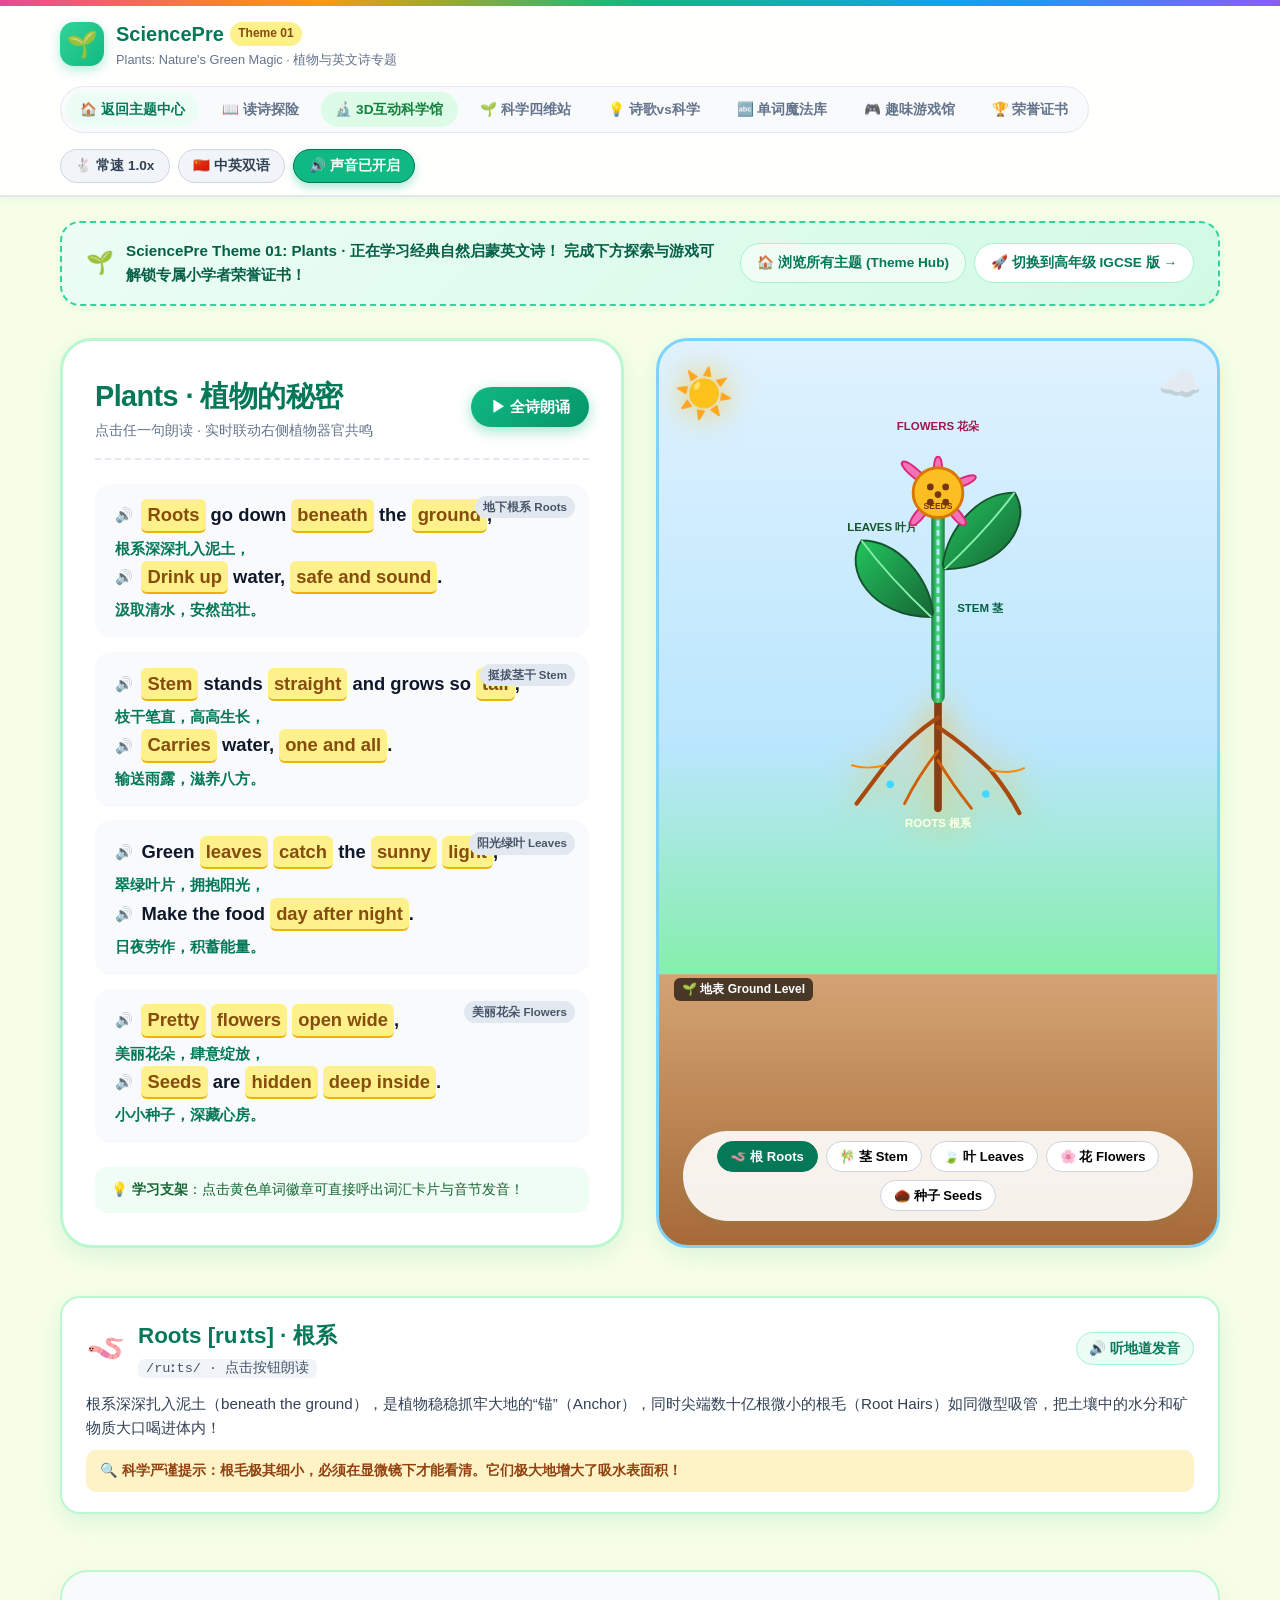
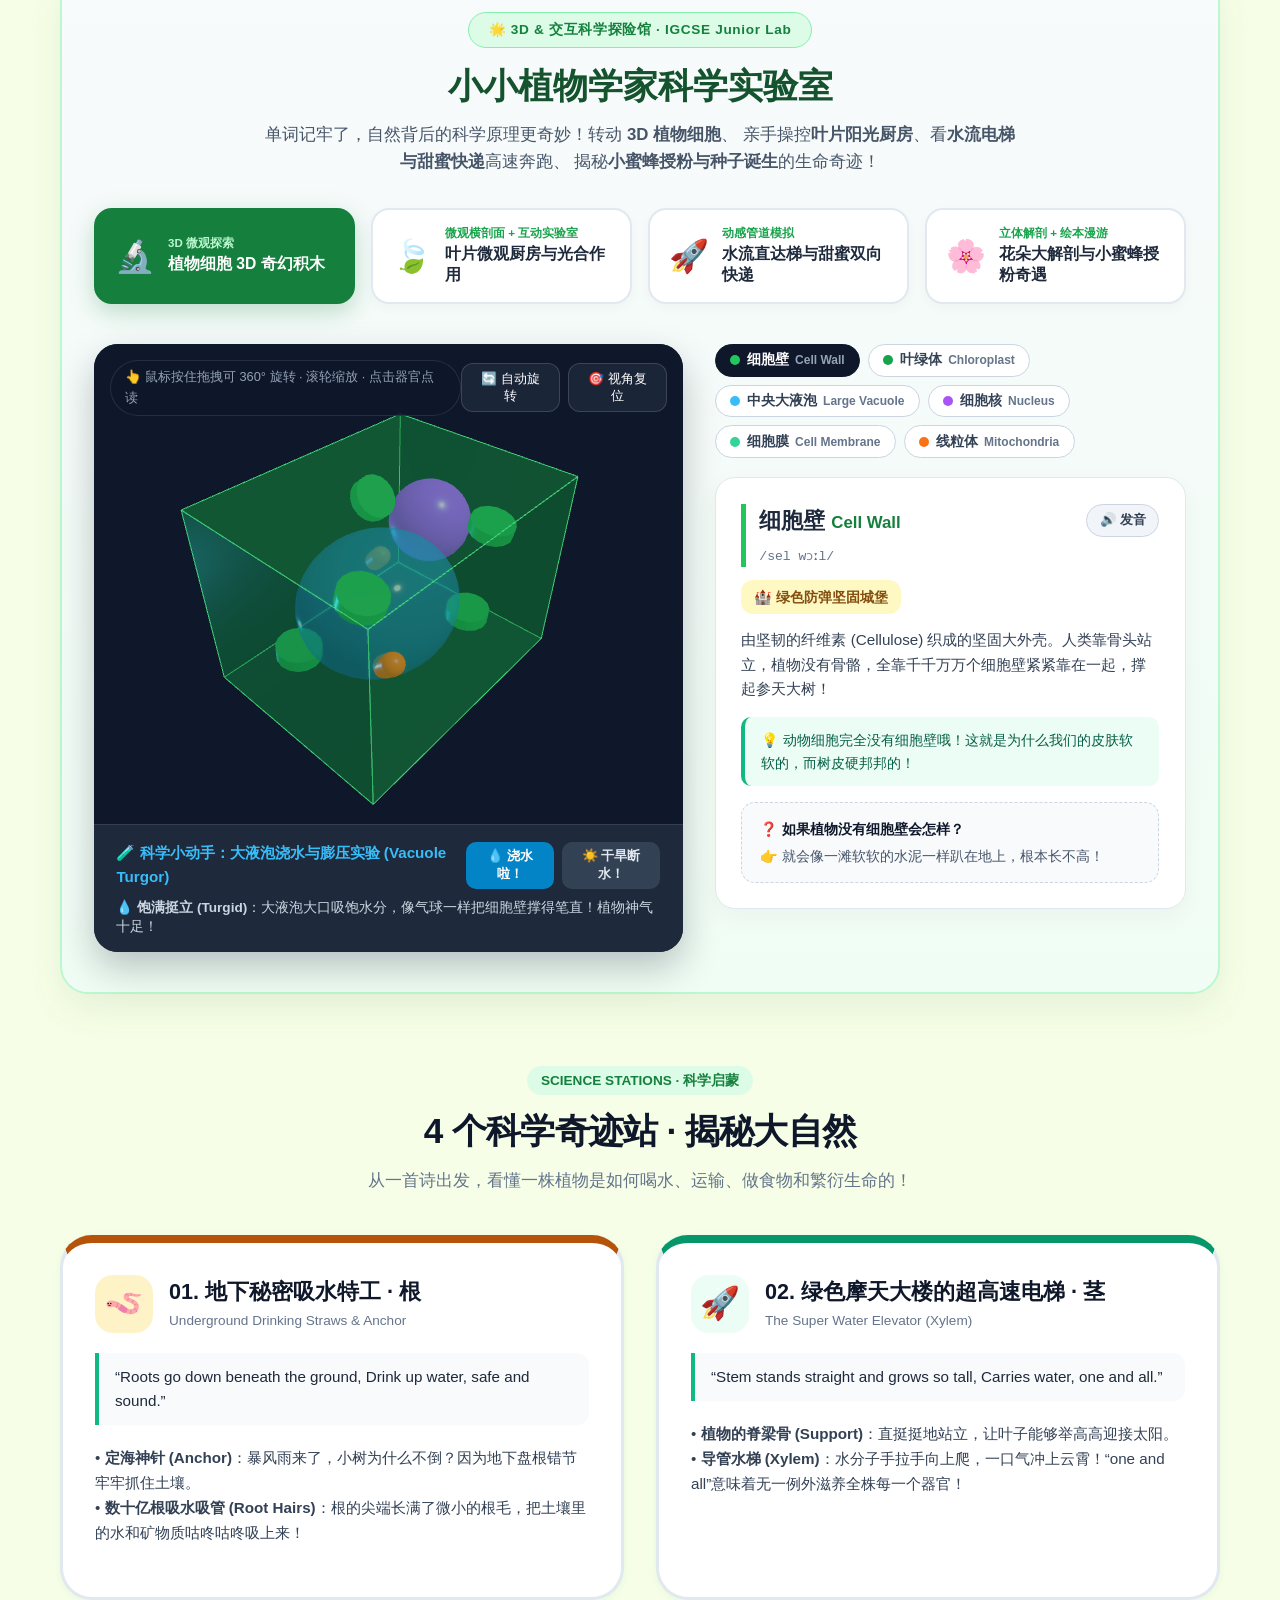
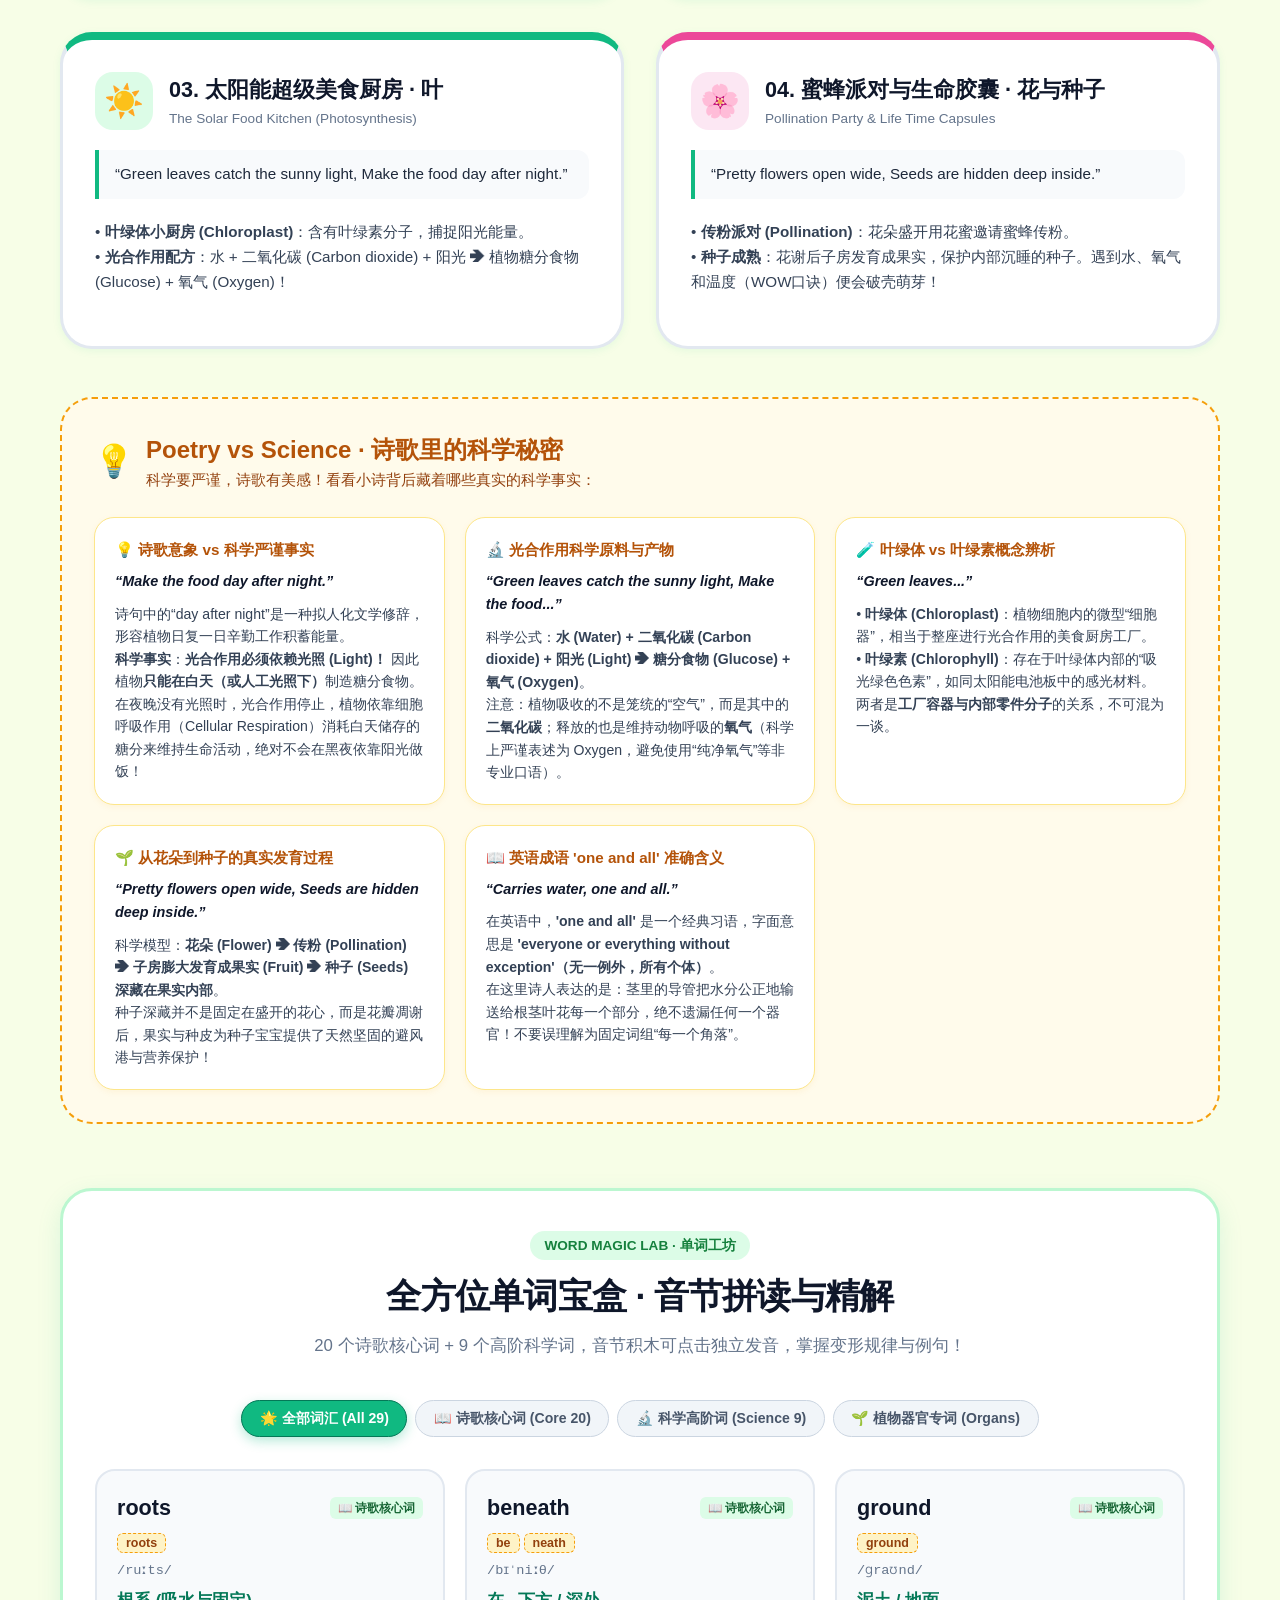
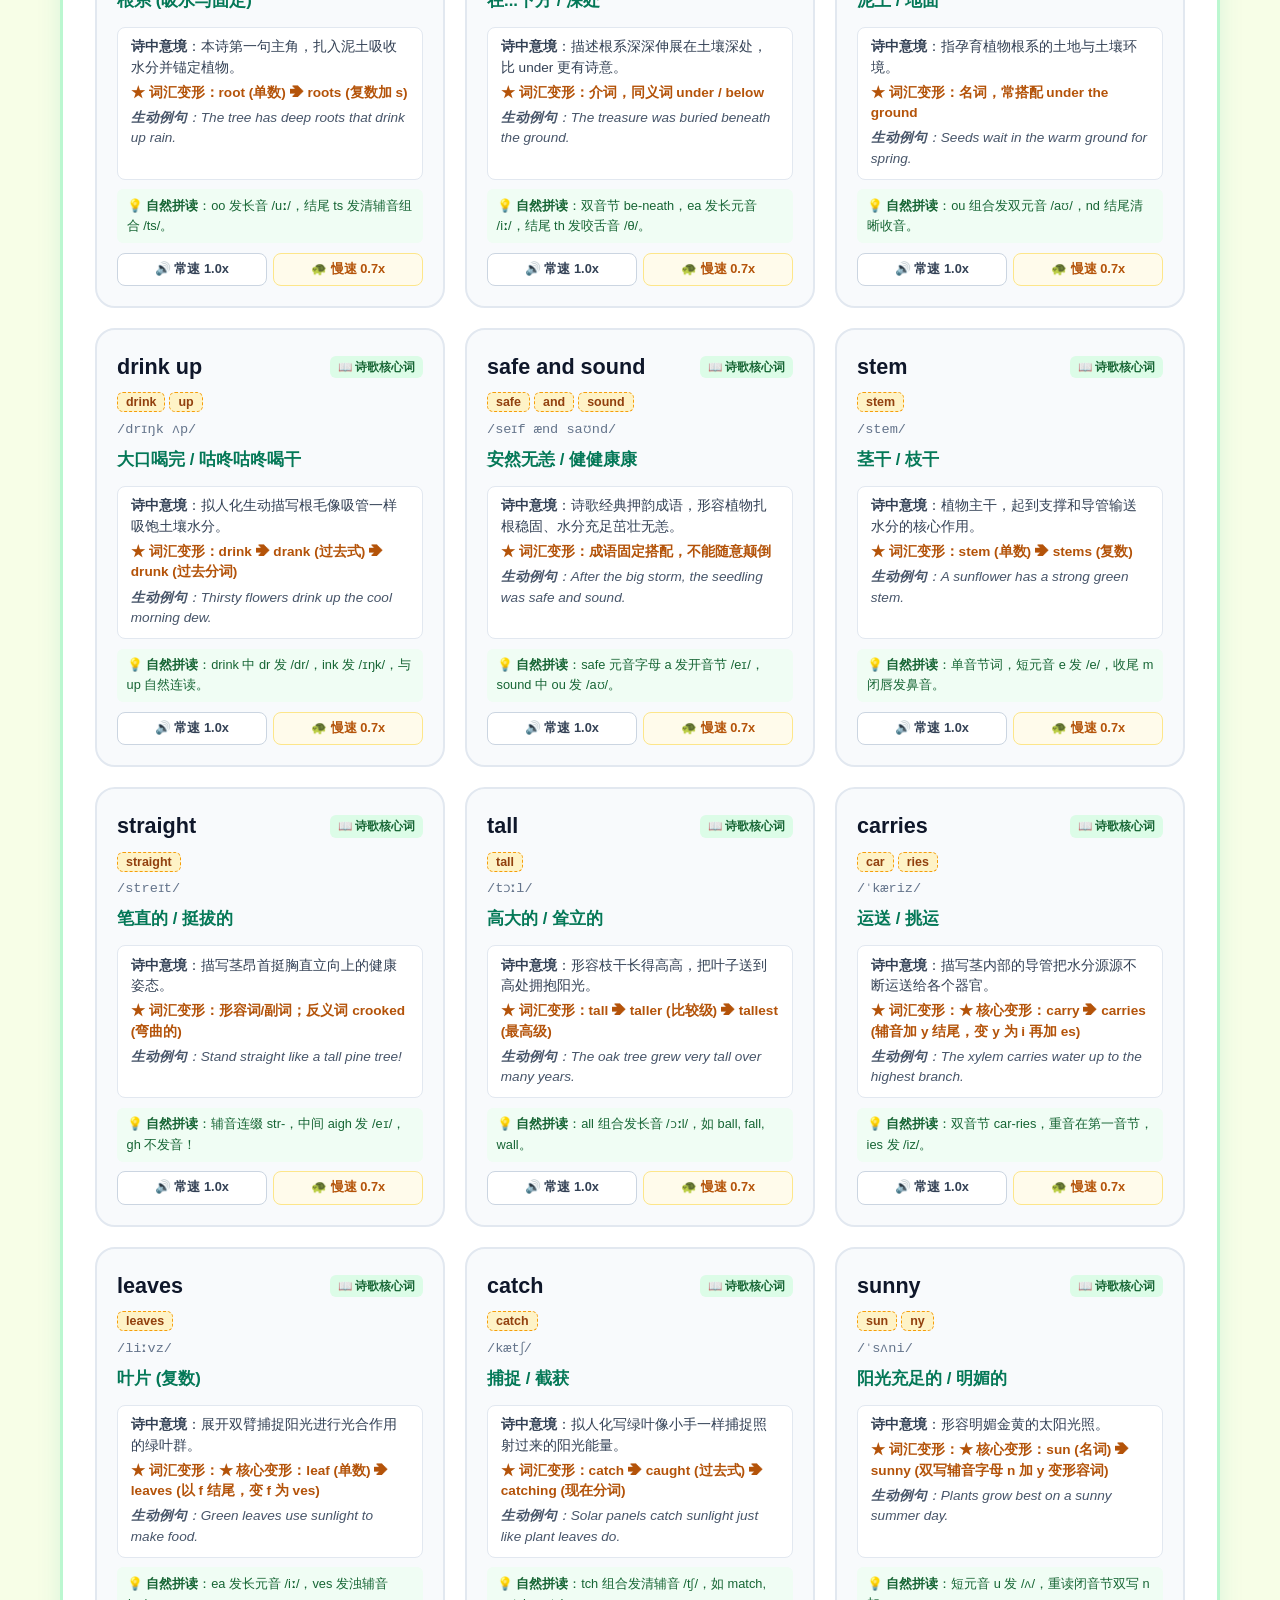
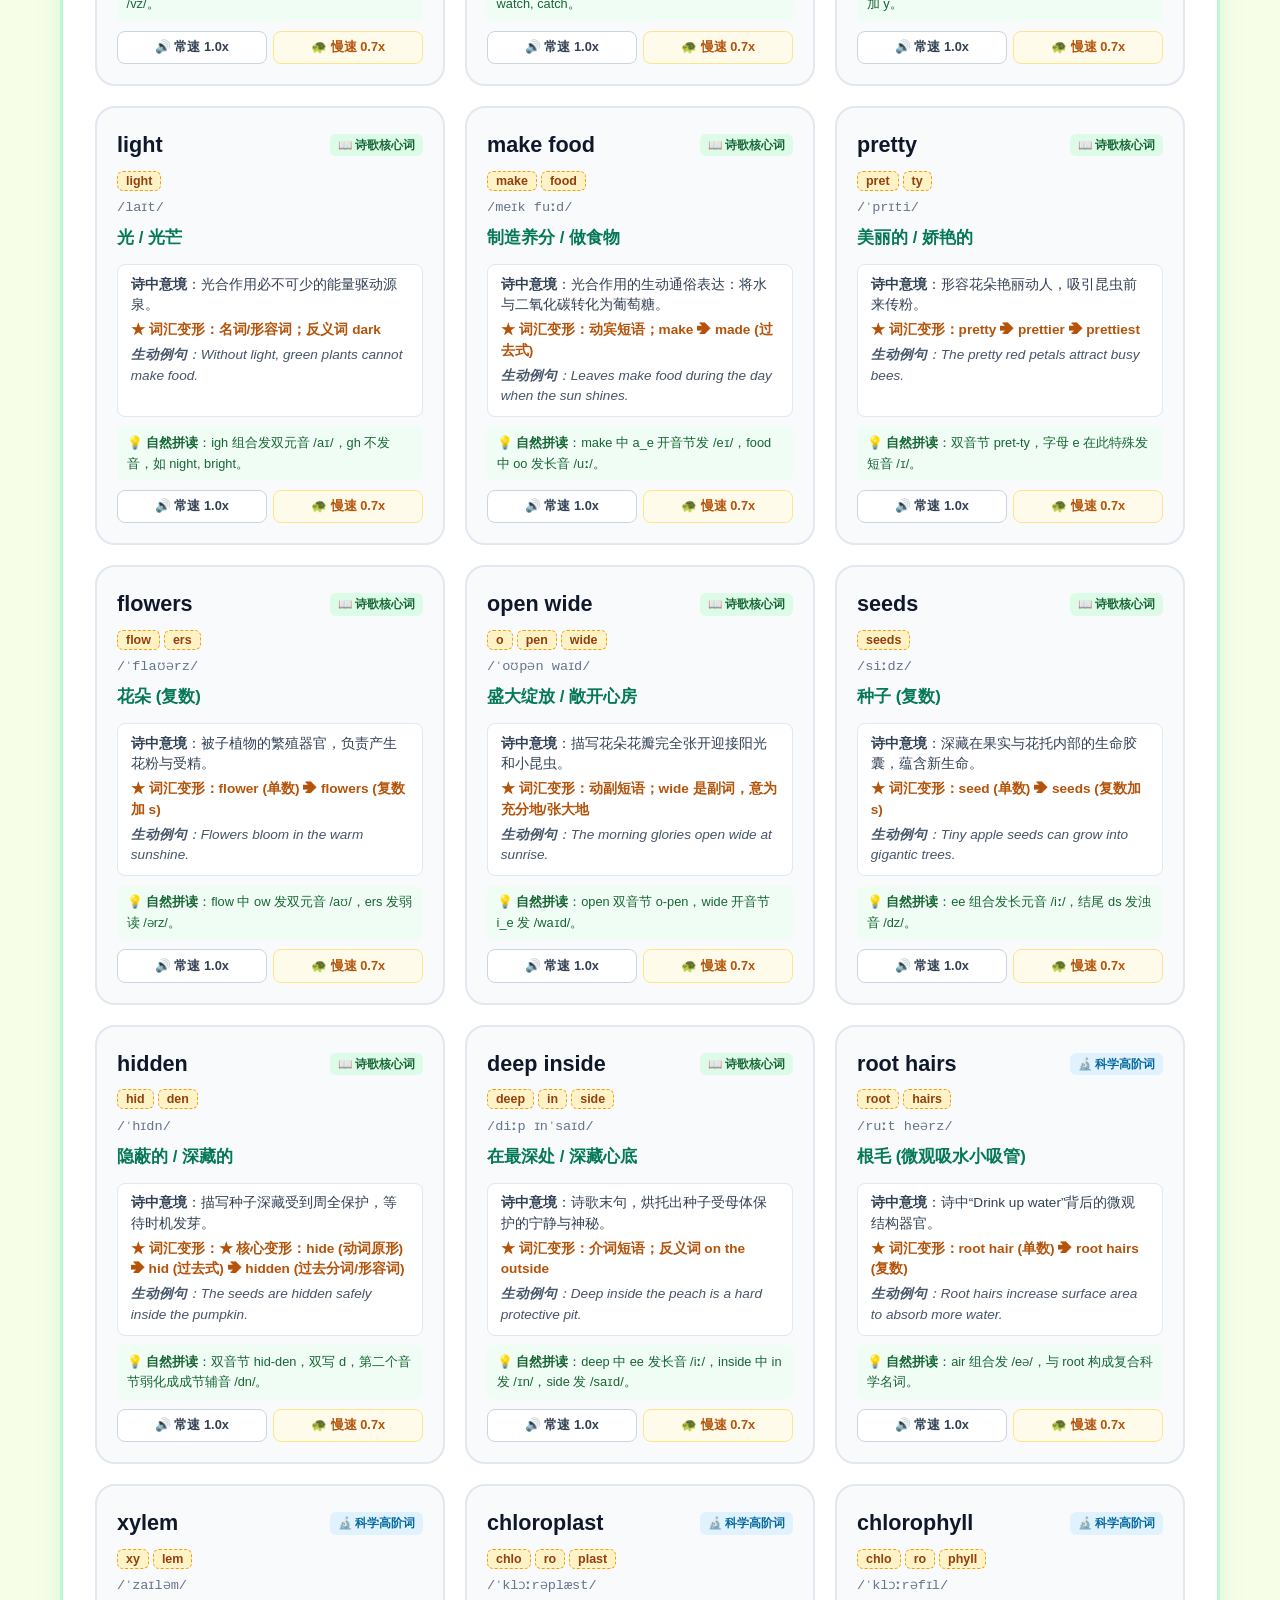
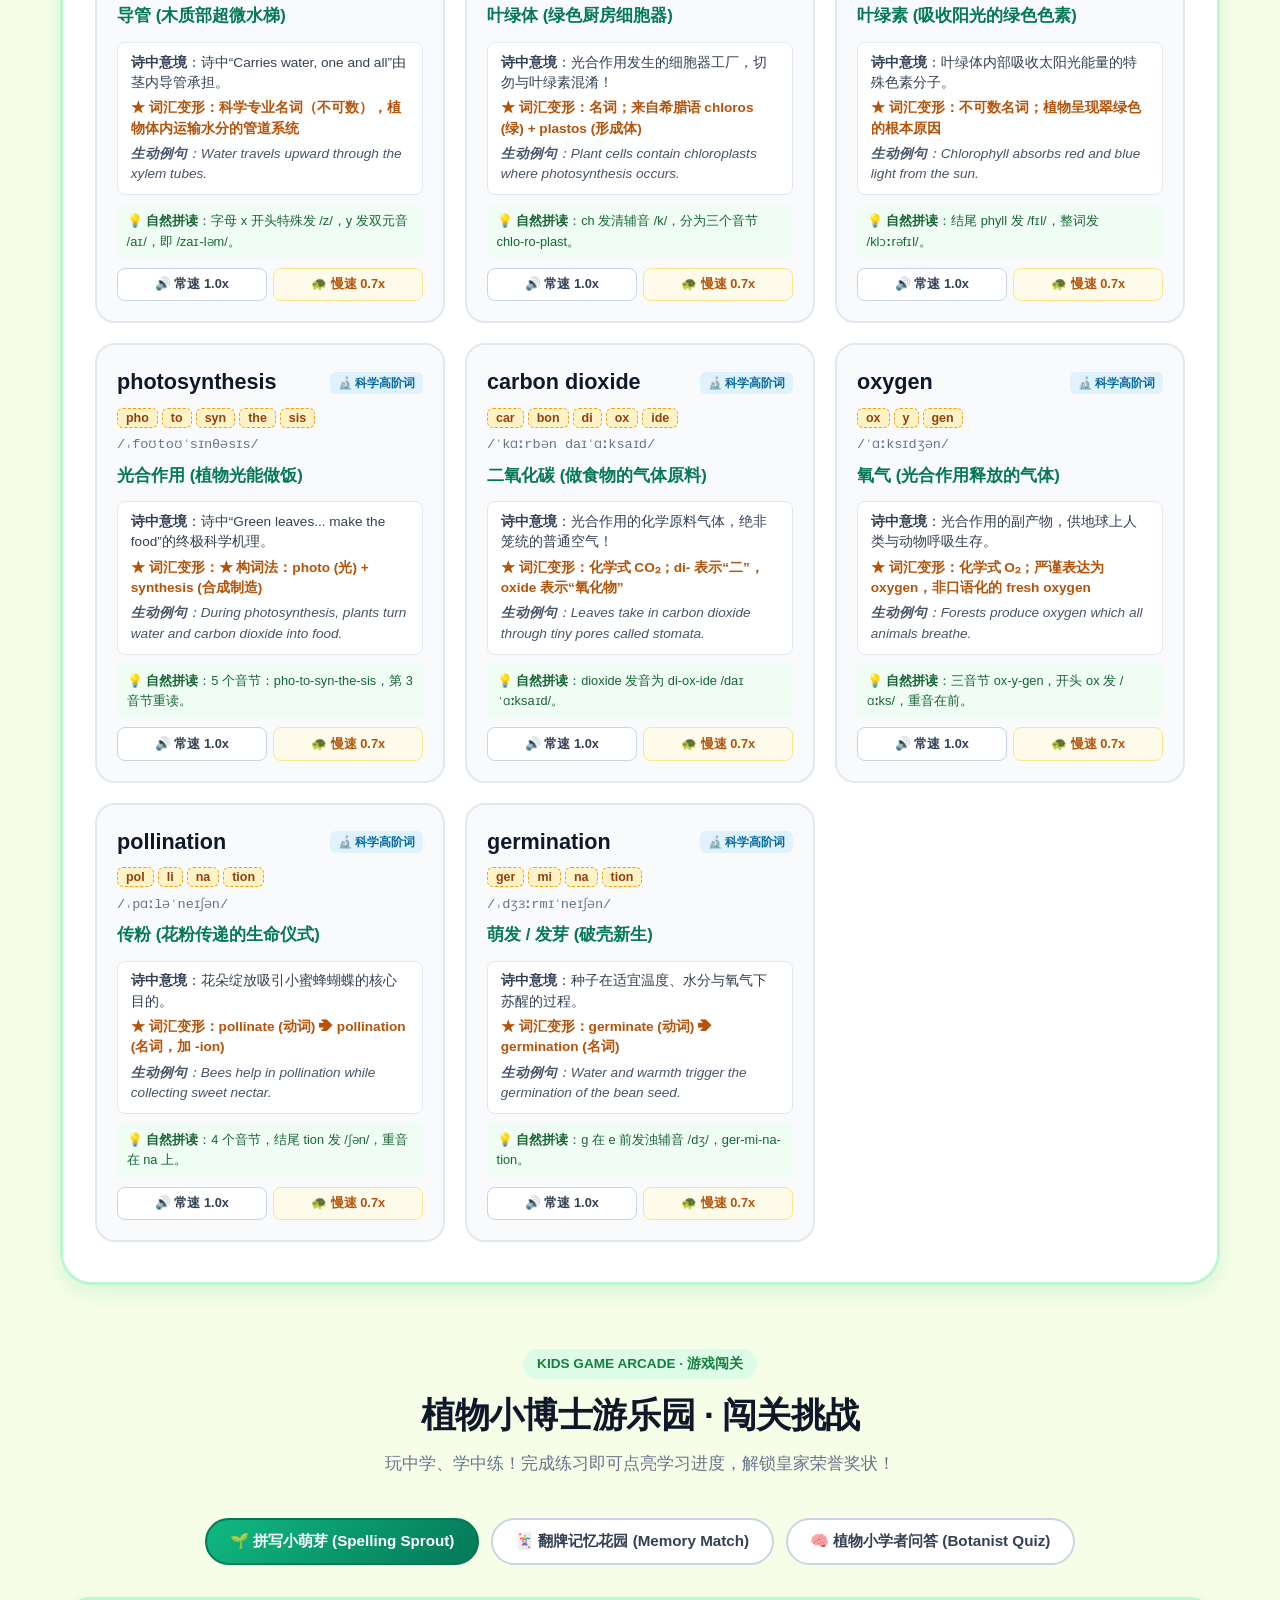
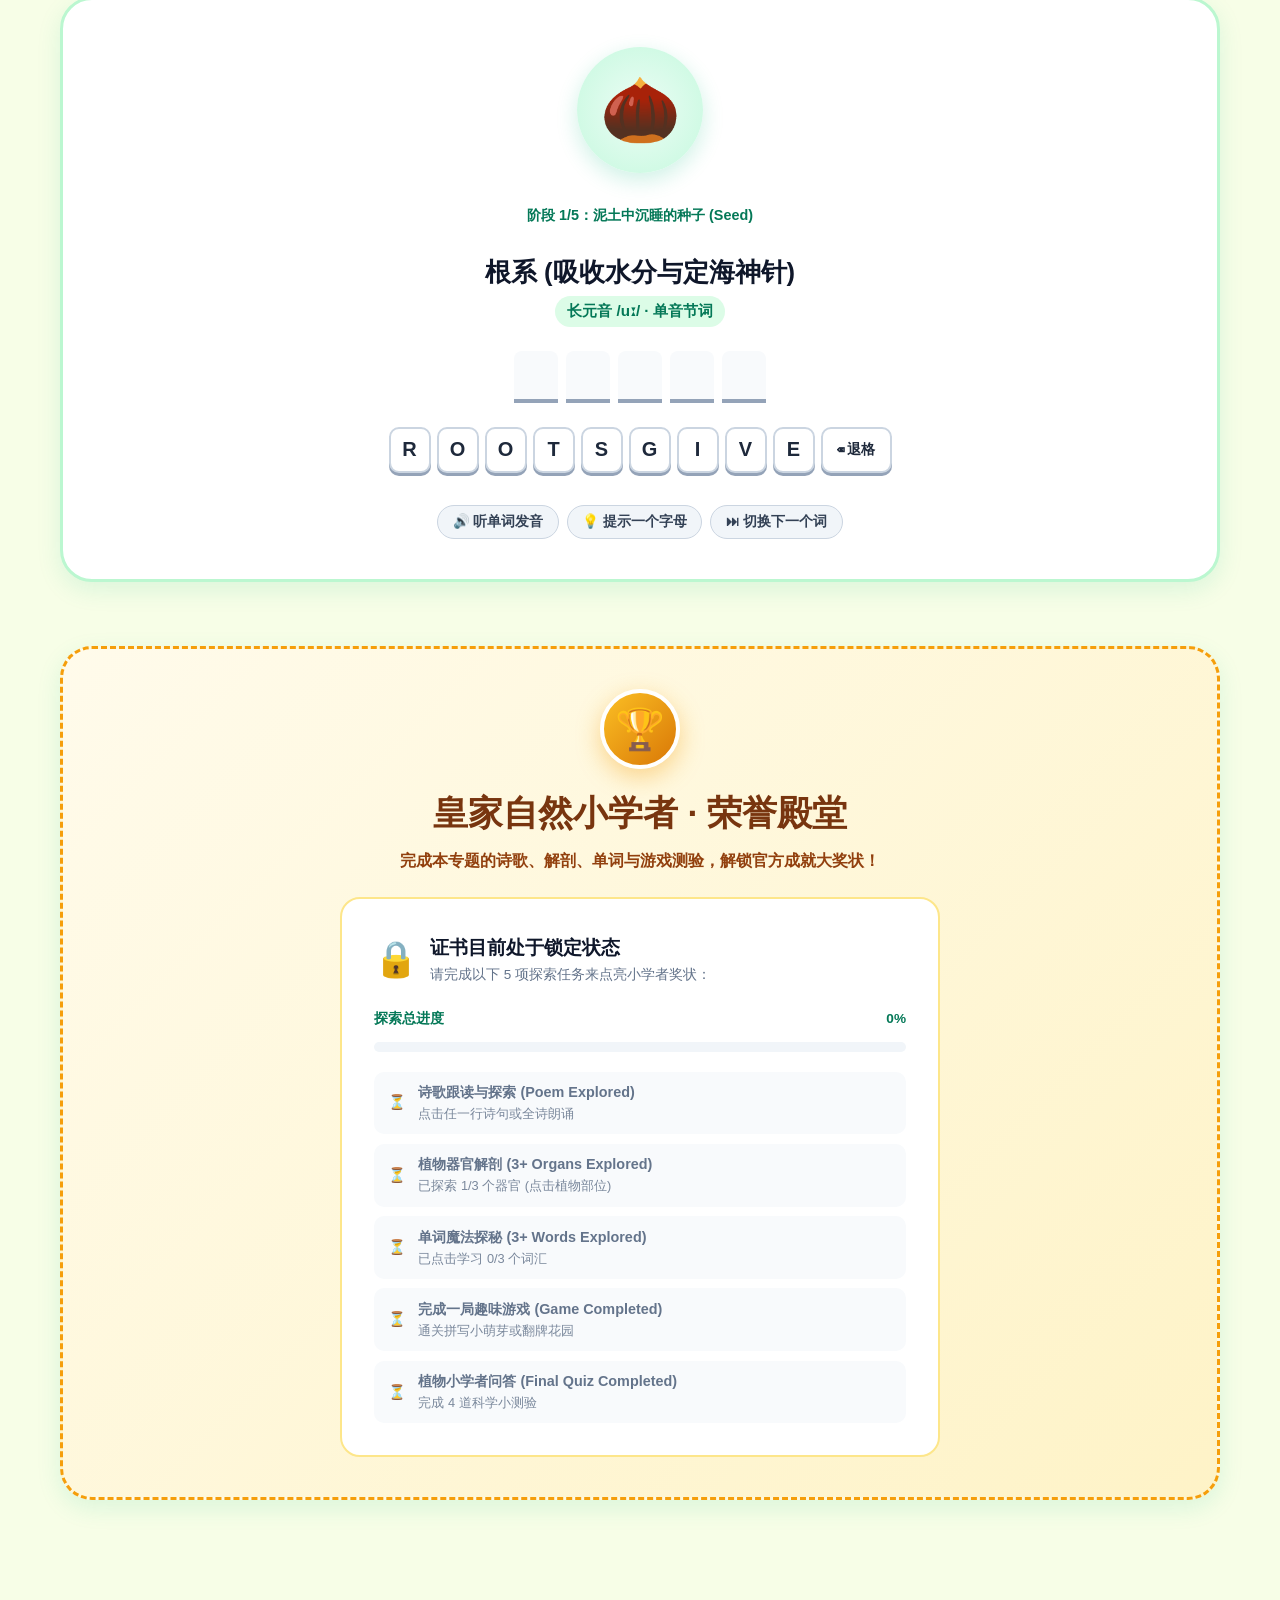
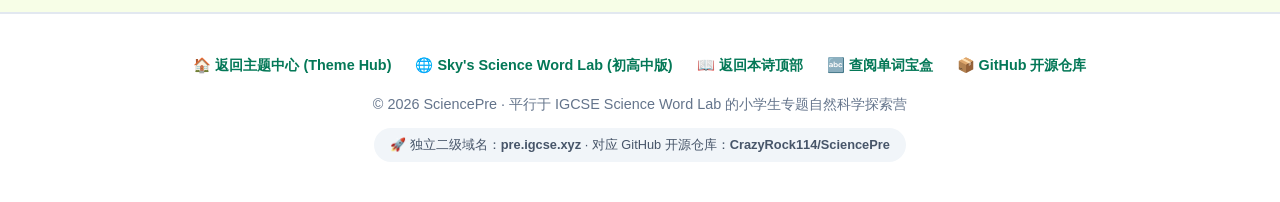
==== commit f7b07f12: "feat(science-lab): integrate Junior Botanist 3D science lab with 3D plant cell, photosynthesis kitch" ====
--- a/plants/index.html
+++ b/plants/index.html
@@ -8,6 +8,7 @@
   <link rel="icon" href="data:image/svg+xml,<svg xmlns=%22http://www.w3.org/2000/svg%22 viewBox=%220 0 100 100%22><text y=%22.9em%22 font-size=%2290%22>🌱</text></svg>">
   <link rel="stylesheet" href="/assets/css/base.css">
   <link rel="stylesheet" href="/assets/css/plants.css">
+  <link rel="stylesheet" href="/assets/css/science-lab.css">
 </head>
 <body>
 
@@ -29,7 +30,8 @@
       <nav class="nav-tabs">
         <a href="/" style="background:#ecfdf5; color:#047857;">🏠 返回主题中心</a>
         <a href="#poem-hero">📖 读诗探险</a>
-        <a href="#stations">🔬 科学四维站</a>
+        <a href="#science-lab" style="background:#dcfce7; color:#15803d; font-weight:800;">🔬 3D互动科学馆</a>
+        <a href="#stations">🌱 科学四维站</a>
         <a href="#science-vs-poetry">💡 诗歌vs科学</a>
         <a href="#vocab">🔤 单词魔法库</a>
         <a href="#games">🎮 趣味游戏馆</a>
@@ -204,6 +206,245 @@
     </div>
 
     <!-- ====================================================================
+         SECTION 0.5: 小小植物学家 3D 科学实验室 (Junior Botanist Lab)
+         融入 Cambridge IGCSE Biology 知识点，以小学生生动形象的交互口吻重塑
+         ==================================================================== -->
+    <section class="science-lab-section" id="science-lab">
+      <div class="science-lab-header">
+        <span class="lab-badge">🌟 3D & 交互科学探险馆 · IGCSE Junior Lab</span>
+        <h2>小小植物学家科学实验室</h2>
+        <p>
+          单词记牢了，自然背后的科学原理更奇妙！转动 <strong>3D 植物细胞</strong>、
+          亲手操控<strong>叶片阳光厨房</strong>、看<strong>水流电梯与甜蜜快递</strong>高速奔跑、
+          揭秘<strong>小蜜蜂授粉与种子诞生</strong>的生命奇迹！
+        </p>
+      </div>
+
+      <!-- 四大展厅选择器选项卡 -->
+      <div class="station-tabs-nav" id="science-station-tabs">
+        <!-- JS 动态渲染 4 个展厅按钮 -->
+      </div>
+
+      <!-- 展厅 1: 植物细胞 3D 展厅 -->
+      <div class="science-station-panel active" id="station-cell-3d">
+        <div class="cell-3d-layout">
+          <!-- 左侧：3D 舞台与液泡实验 -->
+          <div class="cell-3d-stage">
+            <div class="cell-3d-overlay-bar">
+              <span class="cell-3d-tip">👆 鼠标按住拖拽可 360° 旋转 · 滚轮缩放 · 点击器官点读</span>
+              <div class="cell-3d-controls">
+                <button class="cell-ctrl-btn active" id="btn-cell-autospin">🔄 自动旋转</button>
+                <button class="cell-ctrl-btn" id="btn-cell-reset">🎯 视角复位</button>
+              </div>
+            </div>
+
+            <!-- 3D WebGL 画布挂载点 -->
+            <div class="cell-3d-viewport" id="cell-3d-canvas-container"></div>
+
+            <!-- 底部：液泡充水膨胀实验 -->
+            <div class="vacuole-experiment-bar">
+              <div class="experiment-title-row">
+                <h5>🧪 科学小动手：大液泡浇水与膨压实验 (Vacuole Turgor)</h5>
+                <div class="exp-buttons">
+                  <button class="exp-btn active" id="btn-vacuole-water">💧 浇水啦！</button>
+                  <button class="exp-btn" id="btn-vacuole-drought">☀️ 干旱断水！</button>
+                </div>
+              </div>
+              <p class="exp-state-text" id="vacuole-turgor-state">
+                💧 <strong>饱满挺立 (Turgid)</strong>：大液泡大口吸饱水分，像气球一样把细胞壁撑得笔直！植物神气十足！
+              </p>
+            </div>
+          </div>
+
+          <!-- 右侧：器官选择器与详情卡片 -->
+          <div class="cell-detail-sidebar">
+            <div class="cell-pills-row" id="cell-parts-pills">
+              <!-- JS 渲染药丸按钮 -->
+            </div>
+            <div class="cell-part-card" id="cell-part-detail-card">
+              <!-- JS 渲染器官详情卡片 -->
+            </div>
+          </div>
+        </div>
+      </div>
+
+      <!-- 展厅 2: 叶片微观横剖面与光合实验室 -->
+      <div class="science-station-panel" id="station-leaf-photo">
+        <div class="leaf-station-grid">
+          <!-- 左侧：叶片微观横截面交互图 -->
+          <div class="leaf-diagram-box">
+            <h4>🍃 叶片微观“摩天大楼”横截面</h4>
+            <div class="section-subtext">点击下方各层结构，透视叶片每一层专属的工作使命！</div>
+            
+            <div class="leaf-svg-wrapper">
+              <svg viewBox="0 0 400 240" class="leaf-slice-svg" xmlns="http://www.w3.org/2000/svg">
+                <!-- 蜡质角质层与上表皮 -->
+                <rect x="20" y="20" width="360" height="25" rx="5" fill="#86efac" stroke="#16a34a" stroke-width="2" class="svg-leaf-slice-layer" data-layer="cuticle-epidermis" />
+                <text x="200" y="37" font-size="12" font-weight="bold" fill="#14532d" text-anchor="middle">上表皮 &amp; 角质层 Upper Epidermis (防雨冲锋衣)</text>
+
+                <!-- 栅栏组织 -->
+                <g class="svg-leaf-slice-layer" data-layer="palisade">
+                  <rect x="20" y="52" width="360" height="65" rx="4" fill="#22c55e" stroke="#15803d" stroke-width="2" />
+                  <!-- 栅栏细胞小圆柱 -->
+                  <rect x="30" y="56" width="30" height="56" rx="4" fill="#16a34a" />
+                  <rect x="70" y="56" width="30" height="56" rx="4" fill="#16a34a" />
+                  <rect x="110" y="56" width="30" height="56" rx="4" fill="#16a34a" />
+                  <rect x="150" y="56" width="30" height="56" rx="4" fill="#16a34a" />
+                  <rect x="190" y="56" width="30" height="56" rx="4" fill="#16a34a" />
+                  <rect x="230" y="56" width="30" height="56" rx="4" fill="#16a34a" />
+                  <rect x="270" y="56" width="30" height="56" rx="4" fill="#16a34a" />
+                  <rect x="310" y="56" width="30" height="56" rx="4" fill="#16a34a" />
+                  <rect x="350" y="56" width="22" height="56" rx="4" fill="#16a34a" />
+                  <text x="200" y="90" font-size="12" font-weight="bold" fill="#ffffff" text-anchor="middle">栅栏组织 Palisade Mesophyll (塞满叶绿体的做饭工厂)</text>
+                </g>
+
+                <!-- 海绵组织与叶脉 -->
+                <g class="svg-leaf-slice-layer" data-layer="spongy">
+                  <rect x="20" y="124" width="360" height="65" rx="4" fill="#bbf7d0" stroke="#4ade80" stroke-width="2" />
+                  <circle cx="50" cy="155" r="14" fill="#4ade80" />
+                  <circle cx="100" cy="145" r="12" fill="#4ade80" />
+                  <circle cx="300" cy="150" r="14" fill="#4ade80" />
+                  <circle cx="350" cy="160" r="13" fill="#4ade80" />
+                  <text x="130" y="160" font-size="11" font-weight="bold" fill="#166534">海绵组织 (空气穿梭游乐场)</text>
+                </g>
+
+                <!-- 叶脉管道群 -->
+                <g class="svg-leaf-slice-layer" data-layer="vein">
+                  <circle cx="200" cy="155" r="24" fill="#38bdf8" stroke="#0284c7" stroke-width="2" />
+                  <circle cx="192" cy="155" r="8" fill="#bae6fd" />
+                  <circle cx="208" cy="155" r="8" fill="#fed7aa" />
+                  <text x="200" y="159" font-size="9" font-weight="bold" fill="#0369a1" text-anchor="middle">叶脉 Vein</text>
+                </g>
+
+                <!-- 下表皮与保卫细胞/气孔 -->
+                <rect x="20" y="196" width="360" height="24" rx="4" fill="#86efac" stroke="#16a34a" stroke-width="2" class="svg-leaf-slice-layer" data-layer="cuticle-epidermis" />
+                <g class="svg-leaf-slice-layer" data-layer="stoma-guard">
+                  <!-- 气孔开孔 -->
+                  <ellipse cx="140" cy="208" rx="14" ry="7" fill="#15803d" />
+                  <ellipse cx="140" cy="208" rx="5" ry="3" fill="#0f172a" />
+                  <ellipse cx="260" cy="208" rx="14" ry="7" fill="#15803d" />
+                  <ellipse cx="260" cy="208" rx="5" ry="3" fill="#0f172a" />
+                  <text x="200" y="213" font-size="11" font-weight="bold" fill="#14532d" text-anchor="middle">保卫细胞 &amp; 气孔 Stomata (会呼吸的门卫)</text>
+                </g>
+              </svg>
+            </div>
+
+            <div class="leaf-layers-list" id="leaf-layers-container"></div>
+          </div>
+
+          <!-- 右侧：光合作用模拟器 -->
+          <div class="photosynthesis-sim-box">
+            <h4>🧪 小小科学家阳光厨房 · 模拟器</h4>
+            <div class="section-subtext">动手拖动三样原料滑块，看看叶片怎样烘焙能量甜点！</div>
+
+            <!-- 控制滑块组 -->
+            <div class="sim-controls-group">
+              <div class="slider-row">
+                <div class="slider-label-row">
+                  <span>☀️ 阳光光照 (Sunlight)</span>
+                  <span class="slider-val-tag" id="val-sunlight">80%</span>
+                </div>
+                <input type="range" min="0" max="100" value="80" class="science-range" id="slider-sunlight">
+              </div>
+
+              <div class="slider-row">
+                <div class="slider-label-row">
+                  <span>💨 二氧化碳 (CO₂)</span>
+                  <span class="slider-val-tag" id="val-co2">60%</span>
+                </div>
+                <input type="range" min="0" max="100" value="60" class="science-range" id="slider-co2">
+              </div>
+
+              <div class="slider-row">
+                <div class="slider-label-row">
+                  <span>💧 根系水分 (Water)</span>
+                  <span class="slider-val-tag" id="val-water">90%</span>
+                </div>
+                <input type="range" min="0" max="100" value="90" class="science-range" id="slider-water">
+              </div>
+            </div>
+
+            <!-- 反应看板 -->
+            <div class="sim-reaction-board">
+              <div class="reaction-speed-header">
+                <span>⚡ 光合作用总速率 (Rate)</span>
+                <span id="photosynthesis-rate-num" style="color:#15803d; font-size:1.3rem;">60%</span>
+              </div>
+              <div class="speed-meter-track">
+                <div class="speed-meter-bar" id="photosynthesis-rate-meter"></div>
+              </div>
+
+              <!-- 气泡与产物动画 -->
+              <div class="sim-reaction-animation">
+                <div class="bubbles-cloud" id="oxygen-bubbles-cloud"></div>
+                <div class="glucose-counter-badge">🍬 葡萄糖生成中</div>
+              </div>
+            </div>
+
+            <!-- 限制因素提示 -->
+            <div class="sim-toast normal" id="limiting-factor-toast"></div>
+          </div>
+        </div>
+      </div>
+
+      <!-- 展厅 3: 水流电梯与双向甜蜜快递 -->
+      <div class="science-station-panel" id="station-transport">
+        <div class="transport-station-wrapper">
+          <div class="transport-toggle-row">
+            <button class="transport-toggle-btn active" id="btn-mode-xylem">
+              💧 木质部 (Xylem) · 向上冲的水流电梯
+            </button>
+            <button class="transport-toggle-btn" id="btn-mode-phloem">
+              🍬 韧皮部 (Phloem) · 双向送达的甜蜜快递
+            </button>
+          </div>
+
+          <div class="transport-layout-grid">
+            <!-- 管道粒子动画窗口 -->
+            <div class="transport-pipeline-box xylem-mode" id="transport-pipeline-view">
+              <div class="pipe-label-top">🌿 叶片树梢 (Leaves)</div>
+              <div class="pipe-stem-tube">
+                <div class="pipe-particle-stream"></div>
+              </div>
+              <div class="pipe-label-bottom">🌱 土壤深根 (Roots)</div>
+            </div>
+
+            <!-- 科学详情网格 -->
+            <div class="transport-details-card" id="transport-mode-details"></div>
+          </div>
+        </div>
+      </div>
+
+      <!-- 展厅 4: 花朵大解剖与小蜜蜂授粉奇遇 -->
+      <div class="science-station-panel" id="station-flower">
+        <div class="flower-station-layout">
+          <!-- 左侧：花朵结构卡片 -->
+          <div class="flower-parts-box">
+            <h4>🌸 花朵立体解剖 · 四大成员</h4>
+            <div class="section-subtext">点击卡片可收听英文发音，看懂花儿为什么这样红！</div>
+            <div class="flower-parts-grid" id="flower-parts-list"></div>
+          </div>
+
+          <!-- 右侧：小蜜蜂授粉故事书 -->
+          <div class="pollination-storybook-box">
+            <h4>🐝 小蜜蜂授粉与种子诞生的奇幻旅行</h4>
+            <div class="section-subtext">点击步骤数字，一步步见证花朵如何变成美味的水果与种子！</div>
+
+            <div class="pollination-carousel-wrapper">
+              <div class="pollination-step-nav" id="pollination-step-indicators"></div>
+              <div class="pollination-story-card" id="pollination-story-display"></div>
+              <div class="pollination-btns-row">
+                <button class="story-nav-btn" id="btn-pollination-prev">⬅️ 上一步</button>
+                <button class="story-nav-btn" id="btn-pollination-next">下一步 ➡️</button>
+              </div>
+            </div>
+          </div>
+        </div>
+      </div>
+
+    </section>
+
+    <!-- ====================================================================
          SECTION 1: 4 大科学奇迹站
          ==================================================================== -->
     <section class="stations-section" id="stations" style="margin-top: 4.5rem;">
--- a/assets/css/science-lab.css
+++ b/assets/css/science-lab.css
@@ -0,0 +1,1094 @@
+/* ==========================================================================
+   SciencePre: Junior Botanist Science Lab Styles (科学实验室展厅样式)
+   ========================================================================== */
+
+.science-lab-section {
+  margin: 3.5rem 0;
+  background: linear-gradient(180deg, #f8fafc 0%, #f0fdf4 100%);
+  border: 2px solid #bbf7d0;
+  border-radius: 28px;
+  padding: 2.5rem 2rem;
+  box-shadow: 0 16px 36px rgba(22, 101, 52, 0.08);
+}
+
+.science-lab-header {
+  text-align: center;
+  margin-bottom: 2rem;
+}
+
+.lab-badge {
+  display: inline-block;
+  background: #dcfce7;
+  color: #15803d;
+  font-size: 0.85rem;
+  font-weight: 800;
+  padding: 0.4rem 1.2rem;
+  border-radius: 50px;
+  border: 1px solid #86efac;
+  margin-bottom: 0.6rem;
+  letter-spacing: 0.05em;
+}
+
+.science-lab-header h2 {
+  font-size: 2.2rem;
+  color: #14532d;
+  margin-bottom: 0.5rem;
+}
+
+.science-lab-header p {
+  color: #475569;
+  font-size: 1.05rem;
+  max-width: 760px;
+  margin: 0 auto;
+}
+
+/* 展厅切换选项卡 */
+.station-tabs-nav {
+  display: grid;
+  grid-template-columns: repeat(4, 1fr);
+  gap: 1rem;
+  margin-bottom: 2.5rem;
+}
+
+.station-tab-btn {
+  display: flex;
+  align-items: center;
+  gap: 0.8rem;
+  background: #ffffff;
+  border: 2px solid #e2e8f0;
+  border-radius: 18px;
+  padding: 1rem 1.2rem;
+  cursor: pointer;
+  text-align: left;
+  transition: all 0.25s cubic-bezier(0.16, 1, 0.3, 1);
+  box-shadow: 0 4px 12px rgba(0, 0, 0, 0.03);
+}
+
+.station-tab-btn:hover {
+  border-color: #86efac;
+  transform: translateY(-2px);
+  box-shadow: 0 8px 18px rgba(34, 197, 94, 0.12);
+}
+
+.station-tab-btn.active {
+  background: #15803d;
+  border-color: #15803d;
+  color: #ffffff;
+  box-shadow: 0 8px 24px rgba(21, 128, 61, 0.25);
+}
+
+.station-tab-icon {
+  font-size: 2rem;
+}
+
+.station-tab-info {
+  display: flex;
+  flex-direction: column;
+}
+
+.station-tab-badge {
+  font-size: 0.72rem;
+  font-weight: 700;
+  color: #16a34a;
+  text-transform: uppercase;
+  margin-bottom: 0.2rem;
+}
+
+.station-tab-btn.active .station-tab-badge {
+  color: #bbf7d0;
+}
+
+.station-tab-title {
+  font-size: 0.98rem;
+  font-weight: 800;
+  color: #1e293b;
+}
+
+.station-tab-btn.active .station-tab-title {
+  color: #ffffff;
+}
+
+/* 展厅面板容器 */
+.science-station-panel {
+  display: none;
+  animation: fadeIn 0.35s ease;
+}
+
+.science-station-panel.active {
+  display: block;
+}
+
+@keyframes fadeIn {
+  from { opacity: 0; transform: translateY(8px); }
+  to { opacity: 1; transform: translateY(0); }
+}
+
+/* -------------------------------------------------------------------------
+   展厅 1: 植物细胞 3D 展厅
+   ------------------------------------------------------------------------- */
+.cell-3d-layout {
+  display: grid;
+  grid-template-columns: 1.25fr 1fr;
+  gap: 2rem;
+  align-items: start;
+}
+
+.cell-3d-stage {
+  background: #0f172a;
+  border-radius: 24px;
+  overflow: hidden;
+  box-shadow: 0 16px 36px rgba(15, 23, 42, 0.25);
+  position: relative;
+}
+
+.cell-3d-viewport {
+  width: 100%;
+  height: 480px;
+  cursor: grab;
+}
+
+.cell-3d-viewport:active {
+  cursor: grabbing;
+}
+
+.cell-3d-overlay-bar {
+  position: absolute;
+  top: 1rem;
+  left: 1rem;
+  right: 1rem;
+  display: flex;
+  justify-content: space-between;
+  align-items: center;
+  pointer-events: none;
+}
+
+.cell-3d-tip {
+  background: rgba(15, 23, 42, 0.75);
+  backdrop-filter: blur(8px);
+  color: #94a3b8;
+  font-size: 0.8rem;
+  padding: 0.4rem 0.9rem;
+  border-radius: 50px;
+  border: 1px solid rgba(255, 255, 255, 0.1);
+}
+
+.cell-3d-controls {
+  display: flex;
+  gap: 0.5rem;
+  pointer-events: auto;
+}
+
+.cell-ctrl-btn {
+  background: rgba(30, 41, 59, 0.85);
+  border: 1px solid rgba(255, 255, 255, 0.15);
+  color: #ffffff;
+  font-size: 0.8rem;
+  padding: 0.4rem 0.8rem;
+  border-radius: 12px;
+  cursor: pointer;
+  transition: all 0.2s;
+}
+
+.cell-ctrl-btn:hover {
+  background: #22c55e;
+  border-color: #22c55e;
+}
+
+/* 液泡浇水实验底栏 */
+.vacuole-experiment-bar {
+  background: #1e293b;
+  border-top: 1px solid rgba(255, 255, 255, 0.1);
+  padding: 1rem 1.4rem;
+  color: #ffffff;
+}
+
+.experiment-title-row {
+  display: flex;
+  justify-content: space-between;
+  align-items: center;
+  margin-bottom: 0.5rem;
+}
+
+.experiment-title-row h5 {
+  font-size: 0.95rem;
+  color: #38bdf8;
+  margin: 0;
+}
+
+.exp-buttons {
+  display: flex;
+  gap: 0.5rem;
+}
+
+.exp-btn {
+  background: #334155;
+  border: none;
+  color: #e2e8f0;
+  font-size: 0.82rem;
+  font-weight: 700;
+  padding: 0.35rem 0.8rem;
+  border-radius: 10px;
+  cursor: pointer;
+  transition: all 0.2s;
+}
+
+.exp-btn:hover, .exp-btn.active {
+  background: #0284c7;
+  color: #ffffff;
+}
+
+.exp-state-text {
+  font-size: 0.85rem;
+  color: #cbd5e1;
+  line-height: 1.4;
+  margin: 0;
+}
+
+/* 细胞器官右侧卡片与选择器 */
+.cell-detail-sidebar {
+  display: flex;
+  flex-direction: column;
+  gap: 1.2rem;
+}
+
+.cell-pills-row {
+  display: flex;
+  flex-wrap: wrap;
+  gap: 0.5rem;
+}
+
+.cell-pill-btn {
+  display: flex;
+  align-items: center;
+  gap: 0.4rem;
+  background: #ffffff;
+  border: 1.5px solid #cbd5e1;
+  border-radius: 50px;
+  padding: 0.4rem 0.9rem;
+  font-size: 0.85rem;
+  font-weight: 700;
+  color: #334155;
+  cursor: pointer;
+  transition: all 0.2s;
+}
+
+.cell-pill-btn:hover {
+  border-color: #22c55e;
+  transform: scale(1.03);
+}
+
+.cell-pill-btn.active {
+  background: #0f172a;
+  border-color: #0f172a;
+  color: #ffffff;
+}
+
+.pill-dot {
+  width: 10px;
+  height: 10px;
+  border-radius: 50%;
+  display: inline-block;
+}
+
+.pill-en {
+  font-size: 0.75rem;
+  color: #64748b;
+}
+
+.cell-pill-btn.active .pill-en {
+  color: #94a3b8;
+}
+
+/* 细胞器官详情卡片 */
+.cell-part-card {
+  background: #ffffff;
+  border-radius: 20px;
+  padding: 1.6rem;
+  border: 1.5px solid #e2e8f0;
+  box-shadow: 0 8px 24px rgba(0, 0, 0, 0.04);
+}
+
+.card-part-header {
+  display: flex;
+  justify-content: space-between;
+  align-items: flex-start;
+  padding-left: 0.8rem;
+  margin-bottom: 0.8rem;
+}
+
+.card-part-titles h4 {
+  font-size: 1.35rem;
+  color: #1e293b;
+  margin: 0 0 0.2rem 0;
+}
+
+.card-part-en {
+  color: #15803d;
+  font-size: 1.05rem;
+}
+
+.card-part-ipa {
+  font-size: 0.82rem;
+  color: #64748b;
+  font-family: monospace;
+}
+
+.part-speak-btn {
+  background: #f1f5f9;
+  border: 1px solid #cbd5e1;
+  color: #334155;
+  font-size: 0.82rem;
+  font-weight: 700;
+  padding: 0.4rem 0.8rem;
+  border-radius: 50px;
+  cursor: pointer;
+  transition: all 0.2s;
+}
+
+.part-speak-btn:hover {
+  background: #22c55e;
+  border-color: #22c55e;
+  color: #ffffff;
+}
+
+.card-part-metaphor {
+  display: inline-block;
+  background: #fef9c3;
+  color: #854d0e;
+  font-size: 0.88rem;
+  font-weight: 800;
+  padding: 0.35rem 0.8rem;
+  border-radius: 12px;
+  margin-bottom: 0.9rem;
+}
+
+.card-part-desc {
+  color: #334155;
+  font-size: 0.95rem;
+  line-height: 1.6;
+  margin-bottom: 1rem;
+}
+
+.card-part-fact {
+  background: #ecfdf5;
+  border-left: 4px solid #10b981;
+  padding: 0.75rem 1rem;
+  border-radius: 10px;
+  font-size: 0.88rem;
+  color: #065f46;
+  margin-bottom: 1rem;
+}
+
+.card-part-qa {
+  background: #f8fafc;
+  padding: 0.9rem 1.1rem;
+  border-radius: 14px;
+  border: 1px dashed #cbd5e1;
+  font-size: 0.88rem;
+}
+
+.card-part-qa strong {
+  display: block;
+  color: #0f172a;
+  margin-bottom: 0.3rem;
+}
+
+.card-part-qa p {
+  color: #475569;
+  margin: 0;
+}
+
+/* -------------------------------------------------------------------------
+   展厅 2: 叶片微观横剖面与光合实验室
+   ------------------------------------------------------------------------- */
+.leaf-station-grid {
+  display: grid;
+  grid-template-columns: 1fr 1fr;
+  gap: 2rem;
+}
+
+.leaf-diagram-box, .photosynthesis-sim-box {
+  background: #ffffff;
+  border: 1.5px solid #e2e8f0;
+  border-radius: 22px;
+  padding: 1.8rem;
+  box-shadow: 0 8px 24px rgba(0, 0, 0, 0.04);
+}
+
+.leaf-diagram-box h4, .photosynthesis-sim-box h4 {
+  font-size: 1.25rem;
+  color: #14532d;
+  margin-top: 0;
+  margin-bottom: 0.4rem;
+}
+
+.section-subtext {
+  font-size: 0.88rem;
+  color: #64748b;
+  margin-bottom: 1.2rem;
+}
+
+/* 叶片微观截面 SVG 容器 */
+.leaf-svg-wrapper {
+  background: #f8fafc;
+  border: 1px solid #e2e8f0;
+  border-radius: 16px;
+  padding: 1rem;
+  margin-bottom: 1.2rem;
+  text-align: center;
+}
+
+.leaf-slice-svg {
+  width: 100%;
+  max-height: 220px;
+}
+
+.svg-leaf-slice-layer {
+  cursor: pointer;
+  transition: filter 0.25s, stroke-width 0.25s;
+}
+
+.svg-leaf-slice-layer:hover, .svg-leaf-slice-layer.focused-layer {
+  filter: drop-shadow(0 0 6px #22c55e);
+  stroke: #15803d;
+  stroke-width: 2.5;
+}
+
+.leaf-layers-list {
+  display: flex;
+  flex-direction: column;
+  gap: 0.6rem;
+  max-height: 260px;
+  overflow-y: auto;
+  padding-right: 0.4rem;
+}
+
+.leaf-layer-card {
+  background: #f8fafc;
+  border: 1.5px solid #e2e8f0;
+  border-radius: 12px;
+  padding: 0.75rem 1rem;
+  cursor: pointer;
+  transition: all 0.2s;
+}
+
+.leaf-layer-card:hover {
+  border-color: #86efac;
+  background: #f0fdf4;
+}
+
+.leaf-layer-card.active {
+  background: #dcfce7;
+  border-color: #22c55e;
+}
+
+.layer-card-title {
+  display: flex;
+  align-items: center;
+  gap: 0.6rem;
+  margin-bottom: 0.2rem;
+}
+
+.layer-tag {
+  font-size: 0.75rem;
+  font-weight: 700;
+  color: #15803d;
+}
+
+.layer-card-title h5 {
+  font-size: 0.95rem;
+  color: #1e293b;
+  margin: 0;
+}
+
+.layer-en {
+  font-size: 0.8rem;
+  color: #64748b;
+  font-weight: 500;
+}
+
+.layer-desc {
+  font-size: 0.82rem;
+  color: #475569;
+  line-height: 1.4;
+  margin: 0;
+}
+
+/* 光合实验室滑块与仪表盘 */
+.sim-controls-group {
+  display: flex;
+  flex-direction: column;
+  gap: 1.1rem;
+  margin-bottom: 1.5rem;
+}
+
+.slider-row {
+  display: flex;
+  flex-direction: column;
+  gap: 0.35rem;
+}
+
+.slider-label-row {
+  display: flex;
+  justify-content: space-between;
+  font-size: 0.9rem;
+  font-weight: 700;
+  color: #334155;
+}
+
+.slider-val-tag {
+  color: #15803d;
+  font-weight: 800;
+}
+
+.science-range {
+  -webkit-appearance: none;
+  width: 100%;
+  height: 8px;
+  border-radius: 5px;
+  background: #e2e8f0;
+  outline: none;
+}
+
+.science-range::-webkit-slider-thumb {
+  -webkit-appearance: none;
+  width: 22px;
+  height: 22px;
+  border-radius: 50%;
+  background: #16a34a;
+  cursor: pointer;
+  box-shadow: 0 2px 6px rgba(0, 0, 0, 0.2);
+  transition: transform 0.15s;
+}
+
+.science-range::-webkit-slider-thumb:hover {
+  transform: scale(1.15);
+}
+
+/* 反应结果可视化看板 */
+.sim-reaction-board {
+  background: #f1f5f9;
+  border-radius: 16px;
+  padding: 1.2rem;
+  margin-bottom: 1.2rem;
+}
+
+.reaction-speed-header {
+  display: flex;
+  justify-content: space-between;
+  align-items: center;
+  font-size: 0.92rem;
+  font-weight: 800;
+  color: #1e293b;
+  margin-bottom: 0.5rem;
+}
+
+.speed-meter-track {
+  height: 14px;
+  background: #cbd5e1;
+  border-radius: 50px;
+  overflow: hidden;
+  margin-bottom: 1rem;
+}
+
+.speed-meter-bar {
+  height: 100%;
+  width: 0%;
+  background: linear-gradient(90deg, #f59e0b 0%, #22c55e 100%);
+  border-radius: 50px;
+  transition: width 0.3s ease;
+}
+
+/* 氧气气泡与糖果云 */
+.sim-reaction-animation {
+  height: 80px;
+  background: #e0f2fe;
+  border-radius: 12px;
+  position: relative;
+  overflow: hidden;
+  border: 1px solid #bae6fd;
+}
+
+.bubbles-cloud {
+  width: 100%;
+  height: 100%;
+  position: relative;
+}
+
+.o2-bubble {
+  position: absolute;
+  bottom: 0;
+  font-size: 0.85rem;
+  font-weight: 800;
+  color: #0284c7;
+  animation: floatUp 2s infinite linear;
+}
+
+@keyframes floatUp {
+  0% { transform: translateY(0) scale(0.8); opacity: 0; }
+  20% { opacity: 1; }
+  80% { opacity: 1; }
+  100% { transform: translateY(-70px) scale(1.2); opacity: 0; }
+}
+
+.glucose-counter-badge {
+  position: absolute;
+  top: 0.5rem;
+  right: 0.6rem;
+  background: #fef08a;
+  color: #854d0e;
+  font-size: 0.82rem;
+  font-weight: 800;
+  padding: 0.25rem 0.6rem;
+  border-radius: 8px;
+  border: 1px solid #fde047;
+}
+
+/* 限制因素提示横幅 */
+.sim-toast {
+  border-radius: 12px;
+  padding: 0.9rem 1.1rem;
+  font-size: 0.88rem;
+  line-height: 1.5;
+}
+
+.sim-toast.limiting {
+  background: #fffbeb;
+  border-left: 4px solid #f59e0b;
+  color: #92400e;
+}
+
+.sim-toast.success {
+  background: #ecfdf5;
+  border-left: 4px solid #10b981;
+  color: #065f46;
+}
+
+.sim-toast.normal {
+  background: #f8fafc;
+  border-left: 4px solid #64748b;
+  color: #334155;
+}
+
+/* -------------------------------------------------------------------------
+   展厅 3: 水流直达梯与甜蜜双向快递
+   ------------------------------------------------------------------------- */
+.transport-station-wrapper {
+  background: #ffffff;
+  border-radius: 22px;
+  padding: 2rem;
+  border: 1.5px solid #e2e8f0;
+  box-shadow: 0 8px 24px rgba(0, 0, 0, 0.04);
+}
+
+.transport-toggle-row {
+  display: flex;
+  justify-content: center;
+  gap: 1.5rem;
+  margin-bottom: 2rem;
+}
+
+.transport-toggle-btn {
+  display: flex;
+  align-items: center;
+  gap: 0.6rem;
+  background: #f8fafc;
+  border: 2px solid #cbd5e1;
+  border-radius: 50px;
+  padding: 0.8rem 1.8rem;
+  font-size: 1.05rem;
+  font-weight: 800;
+  color: #334155;
+  cursor: pointer;
+  transition: all 0.25s;
+}
+
+.transport-toggle-btn:hover {
+  transform: translateY(-2px);
+}
+
+.transport-toggle-btn.active#btn-mode-xylem {
+  background: #0284c7;
+  border-color: #0284c7;
+  color: #ffffff;
+  box-shadow: 0 8px 20px rgba(2, 132, 199, 0.25);
+}
+
+.transport-toggle-btn.active#btn-mode-phloem {
+  background: #d97706;
+  border-color: #d97706;
+  color: #ffffff;
+  box-shadow: 0 8px 20px rgba(217, 119, 6, 0.25);
+}
+
+.transport-layout-grid {
+  display: grid;
+  grid-template-columns: 280px 1fr;
+  gap: 2rem;
+  align-items: center;
+}
+
+.transport-pipeline-box {
+  height: 380px;
+  background: #0f172a;
+  border-radius: 20px;
+  position: relative;
+  overflow: hidden;
+  box-shadow: inset 0 0 20px rgba(0, 0, 0, 0.6);
+  border: 2px solid #334155;
+}
+
+.pipe-label-top, .pipe-label-bottom {
+  position: absolute;
+  width: 100%;
+  text-align: center;
+  font-size: 0.8rem;
+  font-weight: 800;
+  padding: 0.4rem 0;
+  z-index: 2;
+}
+
+.pipe-label-top {
+  top: 0;
+  background: rgba(30, 41, 59, 0.9);
+  color: #86efac;
+}
+
+.pipe-label-bottom {
+  bottom: 0;
+  background: rgba(30, 41, 59, 0.9);
+  color: #fbbf24;
+}
+
+.pipe-stem-tube {
+  position: absolute;
+  top: 40px;
+  bottom: 40px;
+  left: 50%;
+  transform: translateX(-50%);
+  width: 70px;
+  background: rgba(255, 255, 255, 0.05);
+  border-left: 2px dashed rgba(255, 255, 255, 0.2);
+  border-right: 2px dashed rgba(255, 255, 255, 0.2);
+  display: flex;
+  justify-content: center;
+  align-items: center;
+}
+
+/* 管道粒子动画 */
+.pipe-particle-stream {
+  width: 100%;
+  height: 100%;
+  position: relative;
+}
+
+.xylem-mode .pipe-particle-stream::before {
+  content: "💧\A💧\A💧\A💧\A💧";
+  white-space: pre-wrap;
+  position: absolute;
+  width: 100%;
+  text-align: center;
+  font-size: 1.4rem;
+  line-height: 2.2;
+  animation: streamUp 2.5s infinite linear;
+}
+
+.phloem-mode .pipe-particle-stream::before {
+  content: "🍬\A🍬\A🍬\A🍬\A🍬";
+  white-space: pre-wrap;
+  position: absolute;
+  width: 100%;
+  text-align: center;
+  font-size: 1.4rem;
+  line-height: 2.2;
+  animation: streamBidirectional 3s infinite ease-in-out;
+}
+
+@keyframes streamUp {
+  0% { transform: translateY(100%); }
+  100% { transform: translateY(-100%); }
+}
+
+@keyframes streamBidirectional {
+  0% { transform: translateY(-30%); }
+  50% { transform: translateY(30%); }
+  100% { transform: translateY(-30%); }
+}
+
+/* 运输属性卡片 */
+.transport-details-card {
+  background: #f8fafc;
+  border-radius: 18px;
+  padding: 1.8rem;
+  border: 1px solid #e2e8f0;
+}
+
+.transport-card-header {
+  display: flex;
+  justify-content: space-between;
+  align-items: center;
+  margin-bottom: 1.2rem;
+  padding-bottom: 0.8rem;
+  border-bottom: 1.5px solid #e2e8f0;
+}
+
+.transport-card-header h4 {
+  font-size: 1.3rem;
+  margin: 0;
+}
+
+.transport-card-header.xylem h4 { color: #0284c7; }
+.transport-card-header.phloem h4 { color: #d97706; }
+
+.transport-direction-badge {
+  background: #e2e8f0;
+  color: #1e293b;
+  font-size: 0.85rem;
+  font-weight: 800;
+  padding: 0.35rem 0.8rem;
+  border-radius: 50px;
+}
+
+.transport-grid {
+  display: grid;
+  grid-template-columns: 1fr 1fr;
+  gap: 1rem;
+}
+
+.transport-prop {
+  background: #ffffff;
+  border: 1px solid #e2e8f0;
+  border-radius: 12px;
+  padding: 0.8rem 1rem;
+  font-size: 0.88rem;
+}
+
+.transport-prop strong {
+  display: block;
+  color: #334155;
+  margin-bottom: 0.2rem;
+}
+
+.transport-prop p {
+  margin: 0;
+  color: #64748b;
+  line-height: 1.4;
+}
+
+.transport-prop.full-width {
+  grid-column: span 2;
+}
+
+.transport-metaphor {
+  grid-column: span 2;
+  background: #fef9c3;
+  border: 1px solid #fef08a;
+  border-radius: 12px;
+  padding: 0.9rem 1.1rem;
+  font-size: 0.92rem;
+  color: #854d0e;
+  line-height: 1.5;
+}
+
+/* -------------------------------------------------------------------------
+   展厅 4: 花朵大解剖与小蜜蜂授粉奇遇
+   ------------------------------------------------------------------------- */
+.flower-station-layout {
+  display: grid;
+  grid-template-columns: 1fr 1.15fr;
+  gap: 2rem;
+}
+
+.flower-parts-box, .pollination-storybook-box {
+  background: #ffffff;
+  border: 1.5px solid #e2e8f0;
+  border-radius: 22px;
+  padding: 1.8rem;
+  box-shadow: 0 8px 24px rgba(0, 0, 0, 0.04);
+}
+
+.flower-parts-box h4, .pollination-storybook-box h4 {
+  font-size: 1.25rem;
+  color: #be185d;
+  margin-top: 0;
+  margin-bottom: 0.4rem;
+}
+
+.flower-parts-grid {
+  display: grid;
+  grid-template-columns: 1fr 1fr;
+  gap: 0.8rem;
+  margin-top: 1rem;
+}
+
+.flower-part-card {
+  background: #fdf2f8;
+  border: 1.5px solid #fbcfe8;
+  border-radius: 14px;
+  padding: 0.9rem 1rem;
+  cursor: pointer;
+  transition: all 0.2s;
+}
+
+.flower-part-card:hover {
+  transform: translateY(-2px);
+  border-color: #f472b6;
+  background: #fce7f3;
+}
+
+.flower-card-top {
+  margin-bottom: 0.3rem;
+}
+
+.flower-part-role {
+  display: block;
+  font-size: 0.75rem;
+  font-weight: 800;
+  color: #db2777;
+}
+
+.flower-part-card h5 {
+  font-size: 0.95rem;
+  color: #831843;
+  margin: 0.1rem 0;
+}
+
+.flower-en {
+  font-size: 0.8rem;
+  color: #9d174d;
+  font-weight: 500;
+}
+
+.flower-part-desc {
+  font-size: 0.8rem;
+  color: #475569;
+  line-height: 1.4;
+  margin: 0;
+}
+
+/* 授粉故事书轮播 */
+.pollination-carousel-wrapper {
+  display: flex;
+  flex-direction: column;
+  gap: 1.2rem;
+}
+
+.pollination-step-nav {
+  display: flex;
+  justify-content: center;
+  gap: 0.8rem;
+  margin: 0.5rem 0;
+}
+
+.story-dot {
+  width: 36px;
+  height: 36px;
+  border-radius: 50%;
+  border: 2px solid #e2e8f0;
+  background: #ffffff;
+  color: #64748b;
+  font-weight: 800;
+  cursor: pointer;
+  transition: all 0.2s;
+}
+
+.story-dot:hover {
+  border-color: #f472b6;
+  color: #be185d;
+}
+
+.story-dot.active {
+  background: #db2777;
+  border-color: #db2777;
+  color: #ffffff;
+  transform: scale(1.1);
+}
+
+.pollination-story-card {
+  background: linear-gradient(180deg, #fff1f2 0%, #ffffff 100%);
+  border: 1.5px solid #fecdd3;
+  border-radius: 18px;
+  padding: 1.8rem;
+  min-height: 200px;
+}
+
+.story-step-badge {
+  display: inline-block;
+  background: #f43f5e;
+  color: #ffffff;
+  font-size: 0.78rem;
+  font-weight: 800;
+  padding: 0.25rem 0.75rem;
+  border-radius: 50px;
+  margin-bottom: 0.8rem;
+}
+
+.pollination-story-card h4 {
+  font-size: 1.35rem;
+  color: #9f1239;
+  margin: 0 0 0.8rem 0;
+}
+
+.story-step-text {
+  font-size: 1rem;
+  color: #334155;
+  line-height: 1.7;
+  margin: 0;
+}
+
+.pollination-btns-row {
+  display: flex;
+  justify-content: space-between;
+}
+
+.story-nav-btn {
+  background: #f1f5f9;
+  border: 1px solid #cbd5e1;
+  color: #334155;
+  font-weight: 700;
+  padding: 0.6rem 1.4rem;
+  border-radius: 50px;
+  cursor: pointer;
+  transition: all 0.2s;
+}
+
+.story-nav-btn:hover {
+  background: #db2777;
+  border-color: #db2777;
+  color: #ffffff;
+}
+
+/* 响应式断点 */
+@media (max-width: 900px) {
+  .station-tabs-nav {
+    grid-template-columns: repeat(2, 1fr);
+  }
+  .cell-3d-layout {
+    grid-template-columns: 1fr;
+  }
+  .leaf-station-grid {
+    grid-template-columns: 1fr;
+  }
+  .transport-layout-grid {
+    grid-template-columns: 1fr;
+  }
+  .flower-station-layout {
+    grid-template-columns: 1fr;
+  }
+}
+
+@media (max-width: 600px) {
+  .station-tabs-nav {
+    grid-template-columns: 1fr;
+  }
+  .science-lab-section {
+    padding: 1.5rem 1rem;
+  }
+  .transport-toggle-row {
+    flex-direction: column;
+    gap: 0.6rem;
+  }
+  .flower-parts-grid {
+    grid-template-columns: 1fr;
+  }
+}
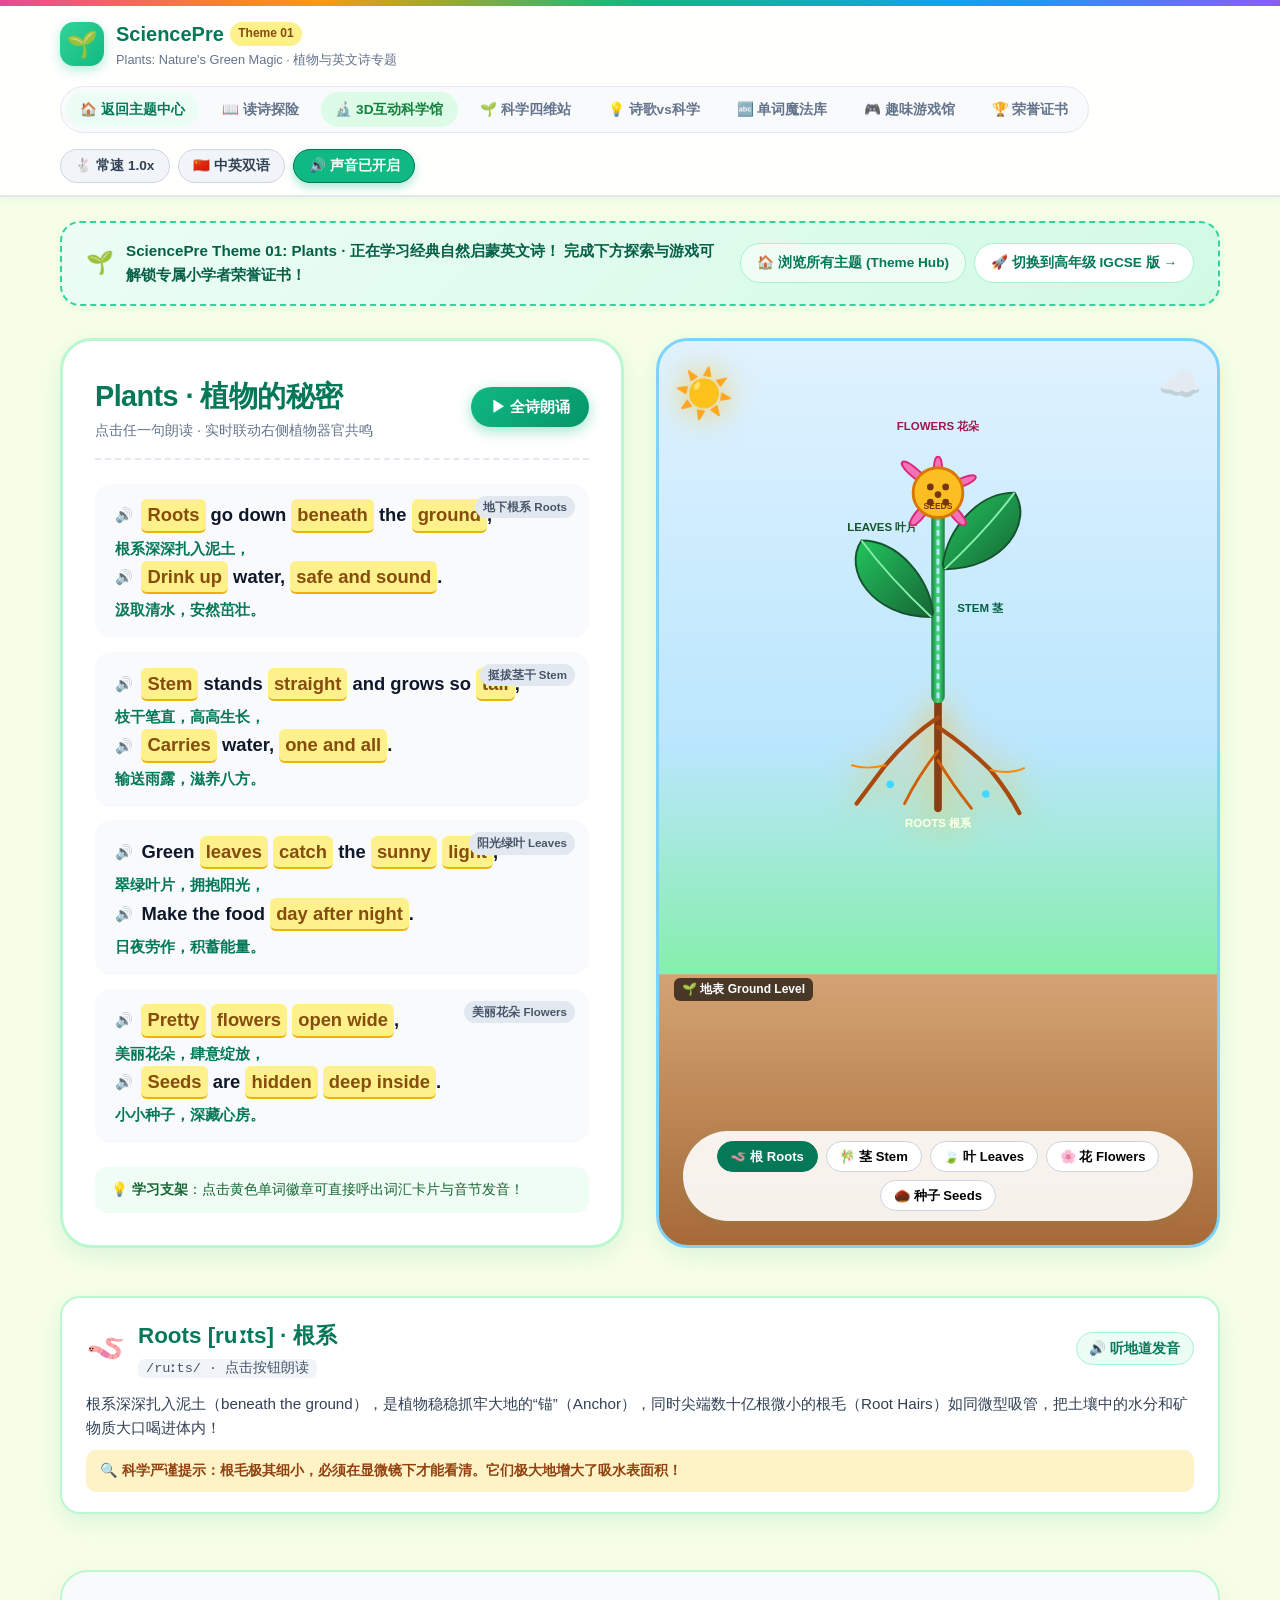
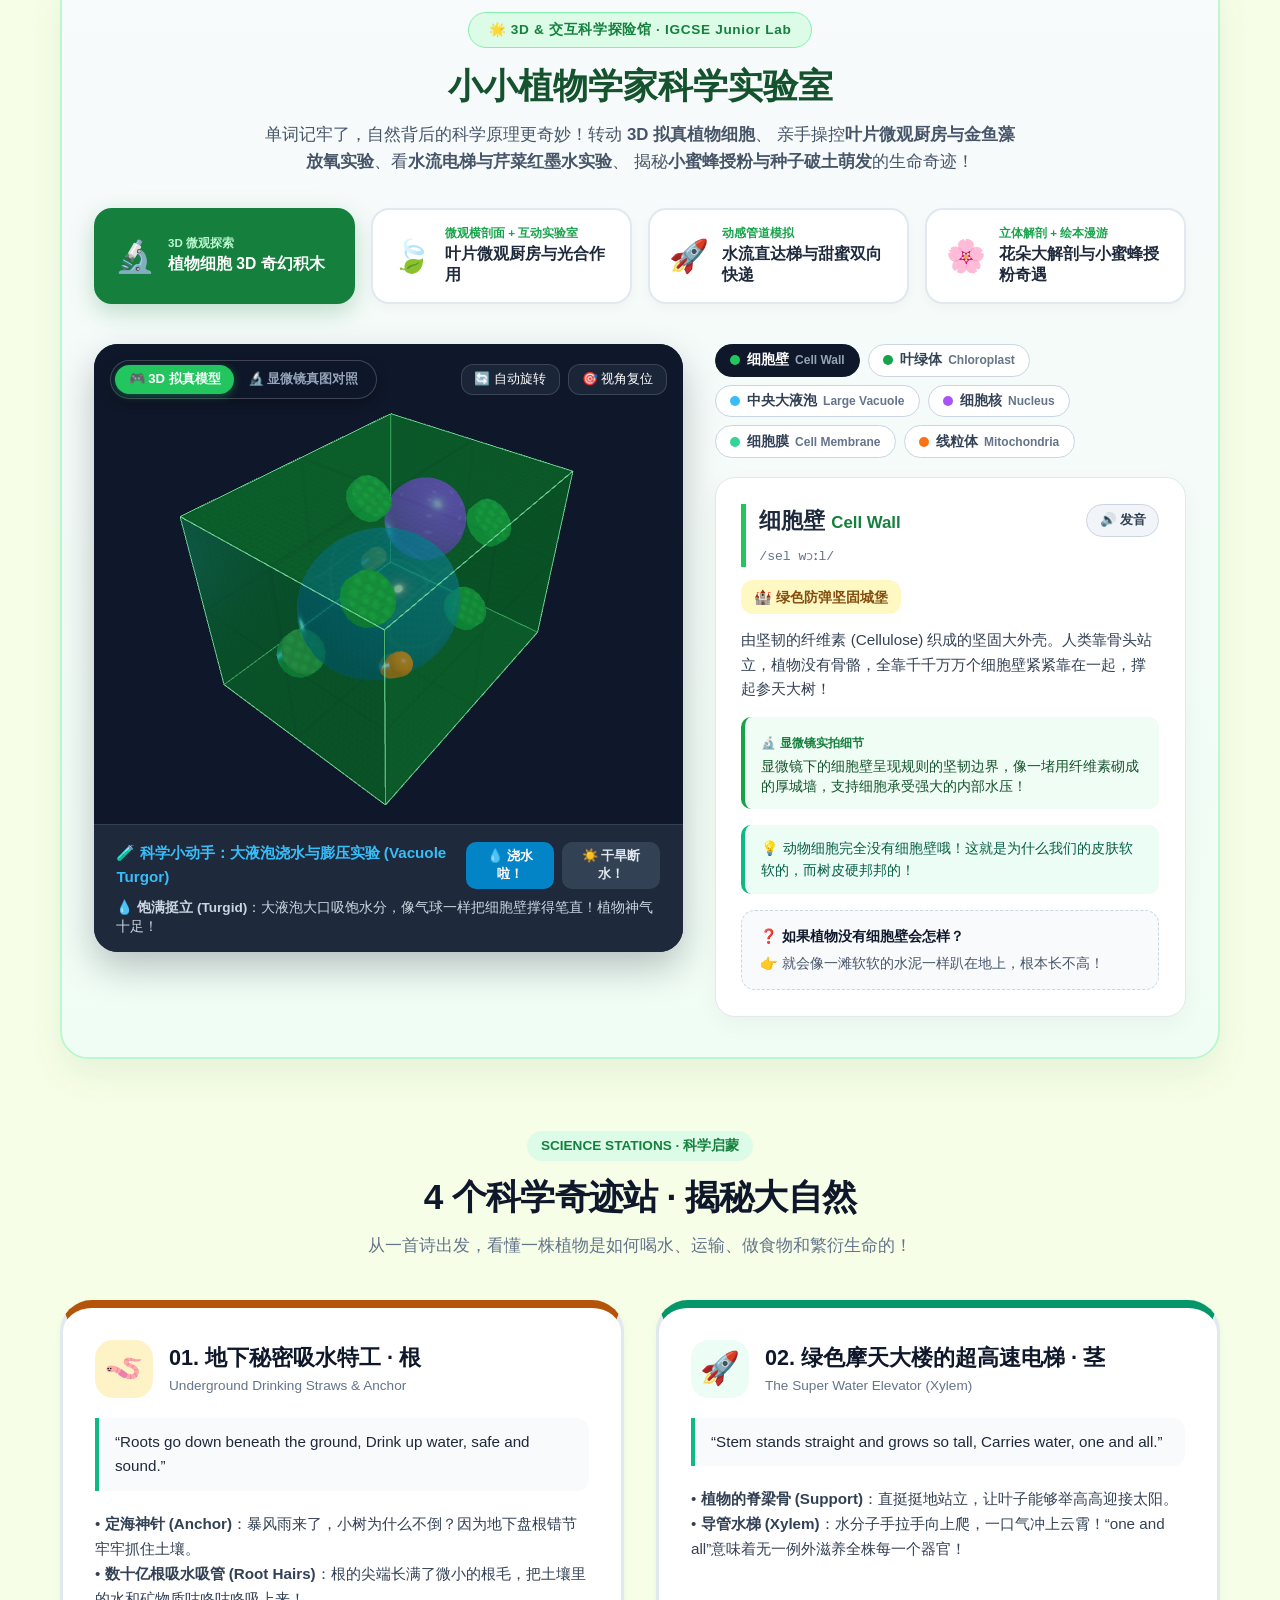
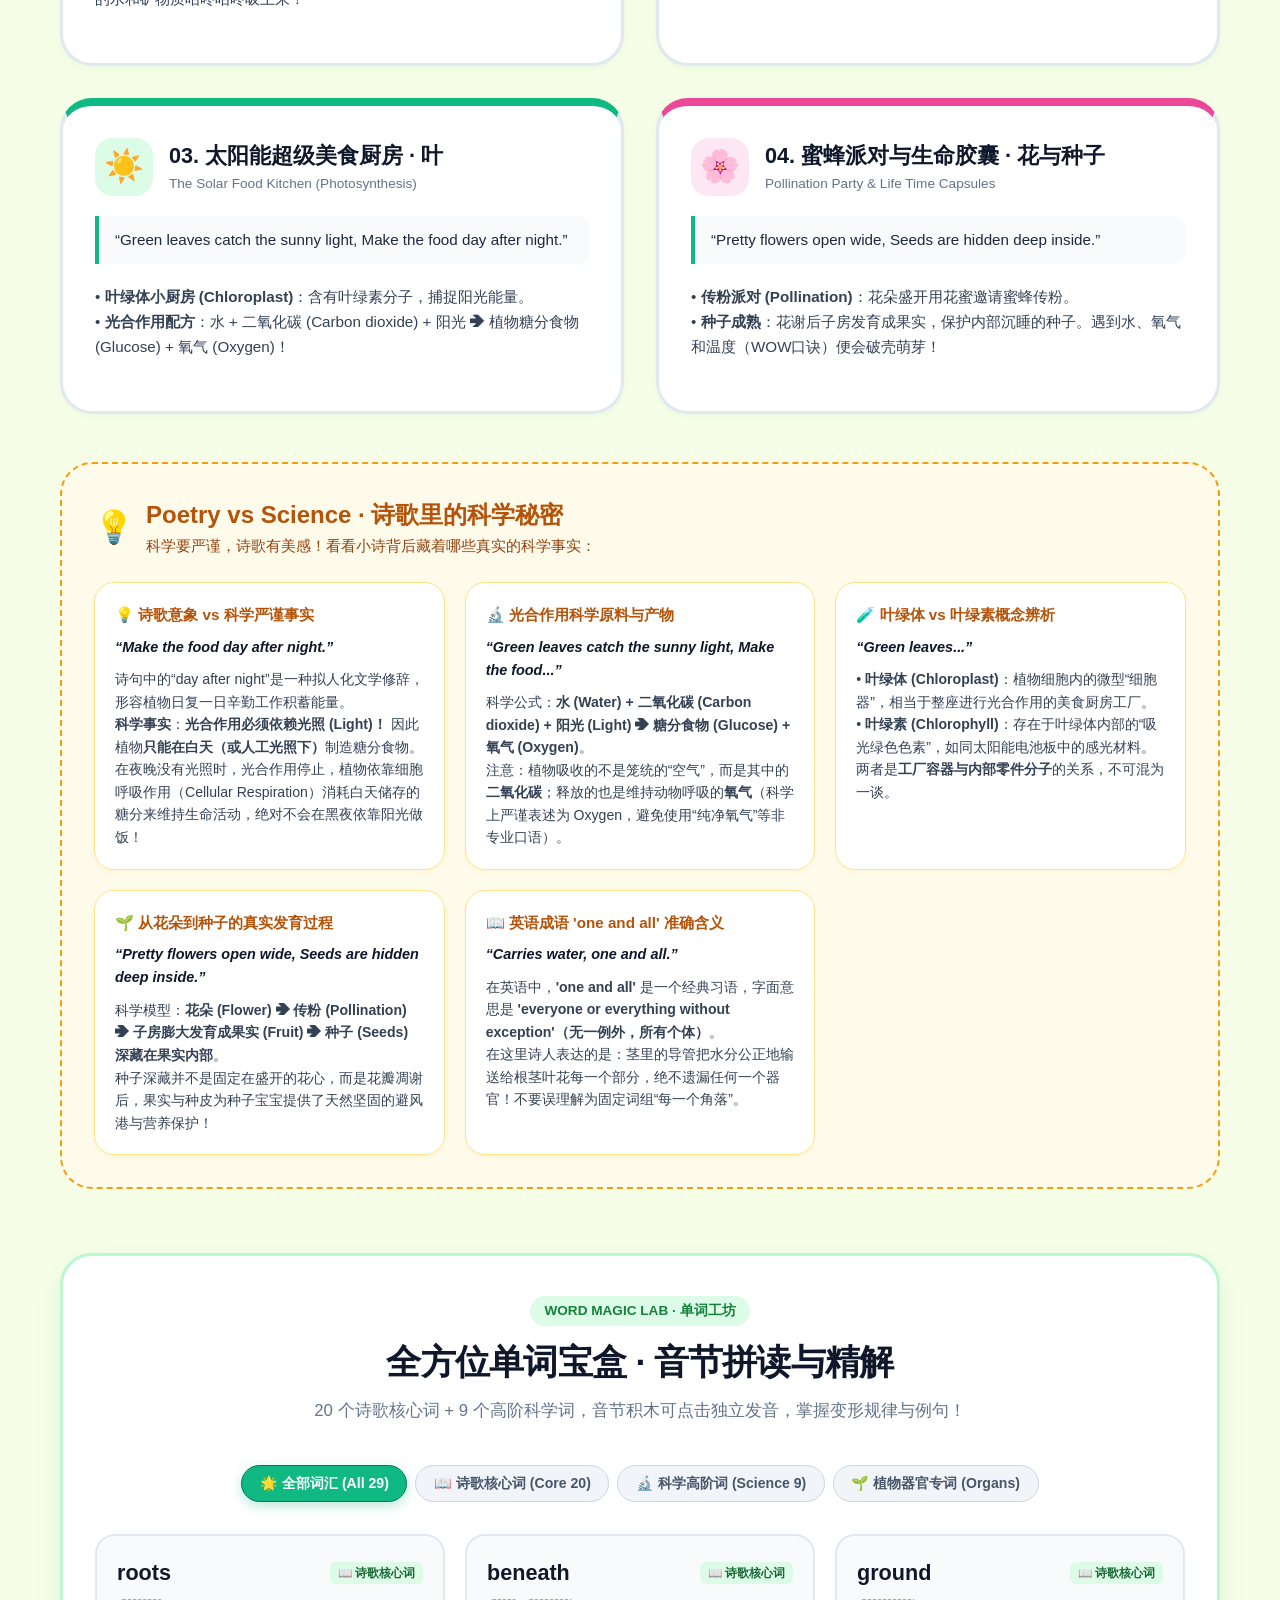
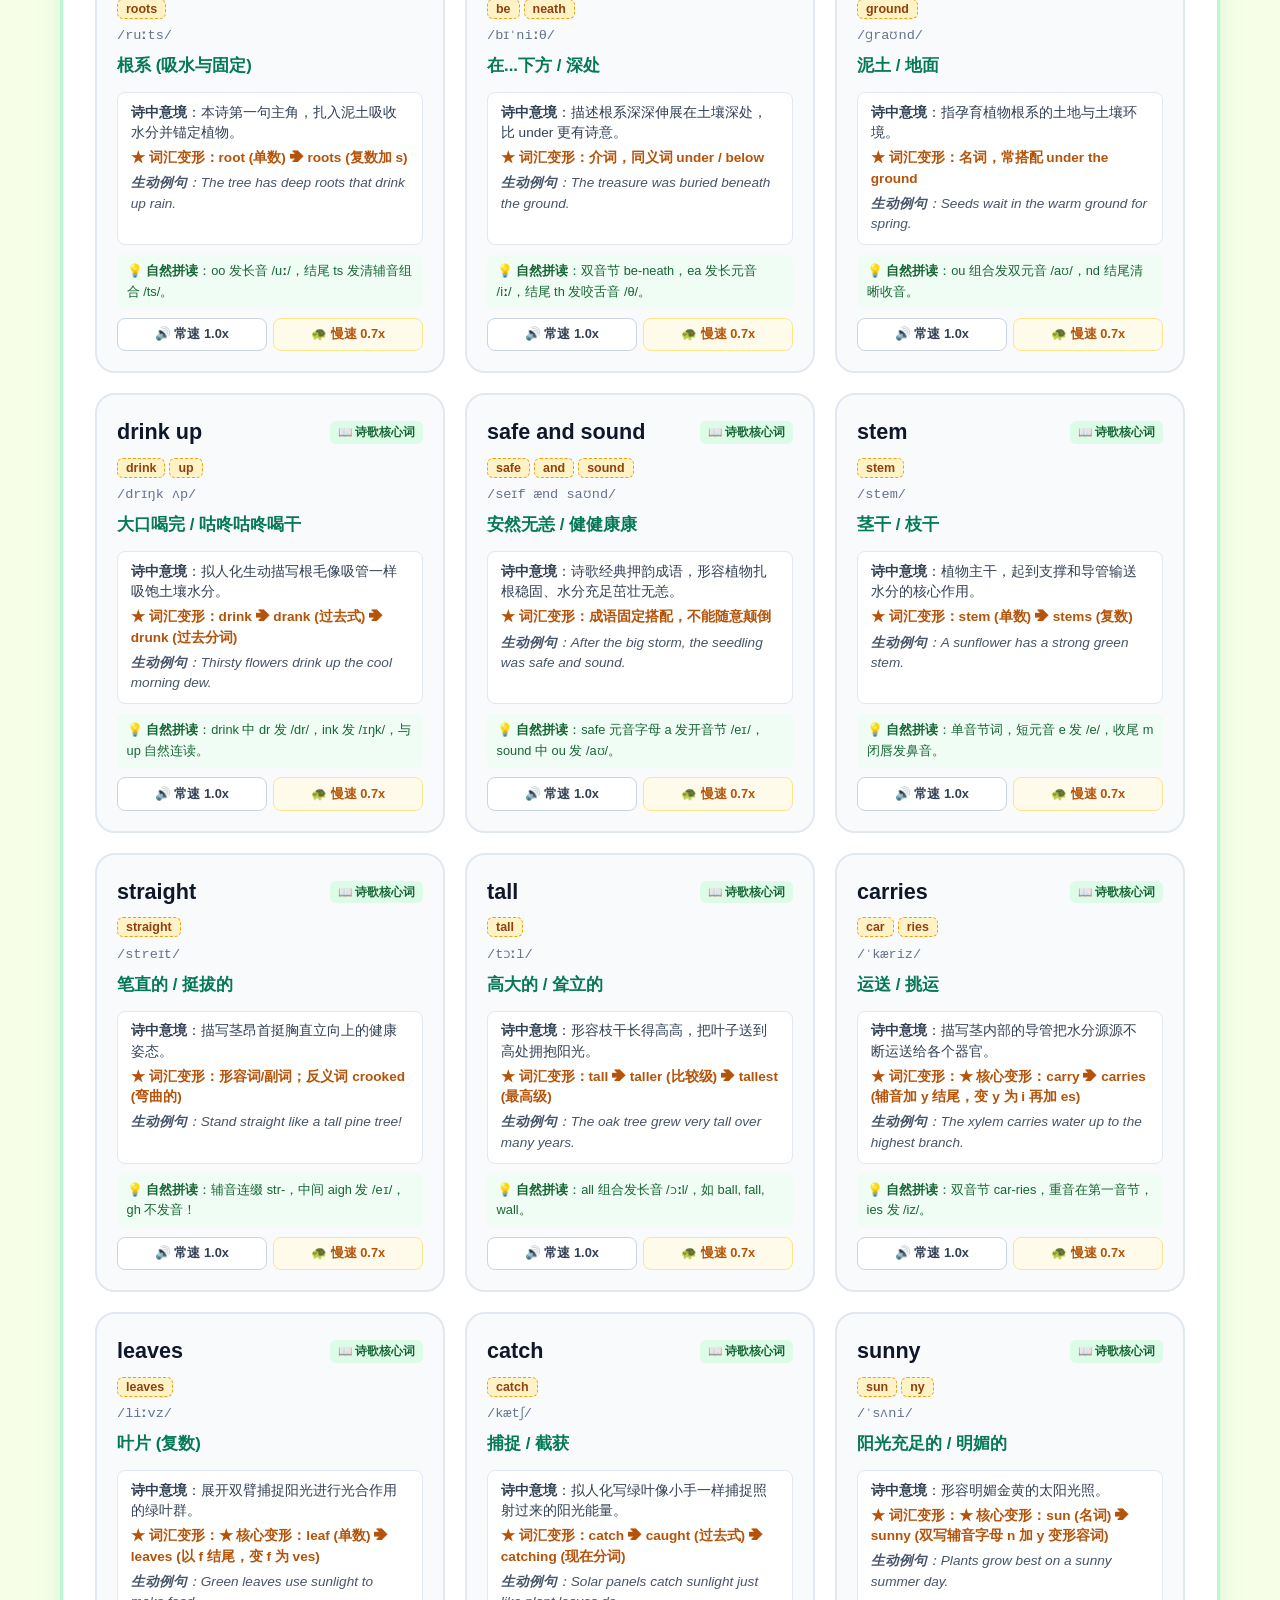
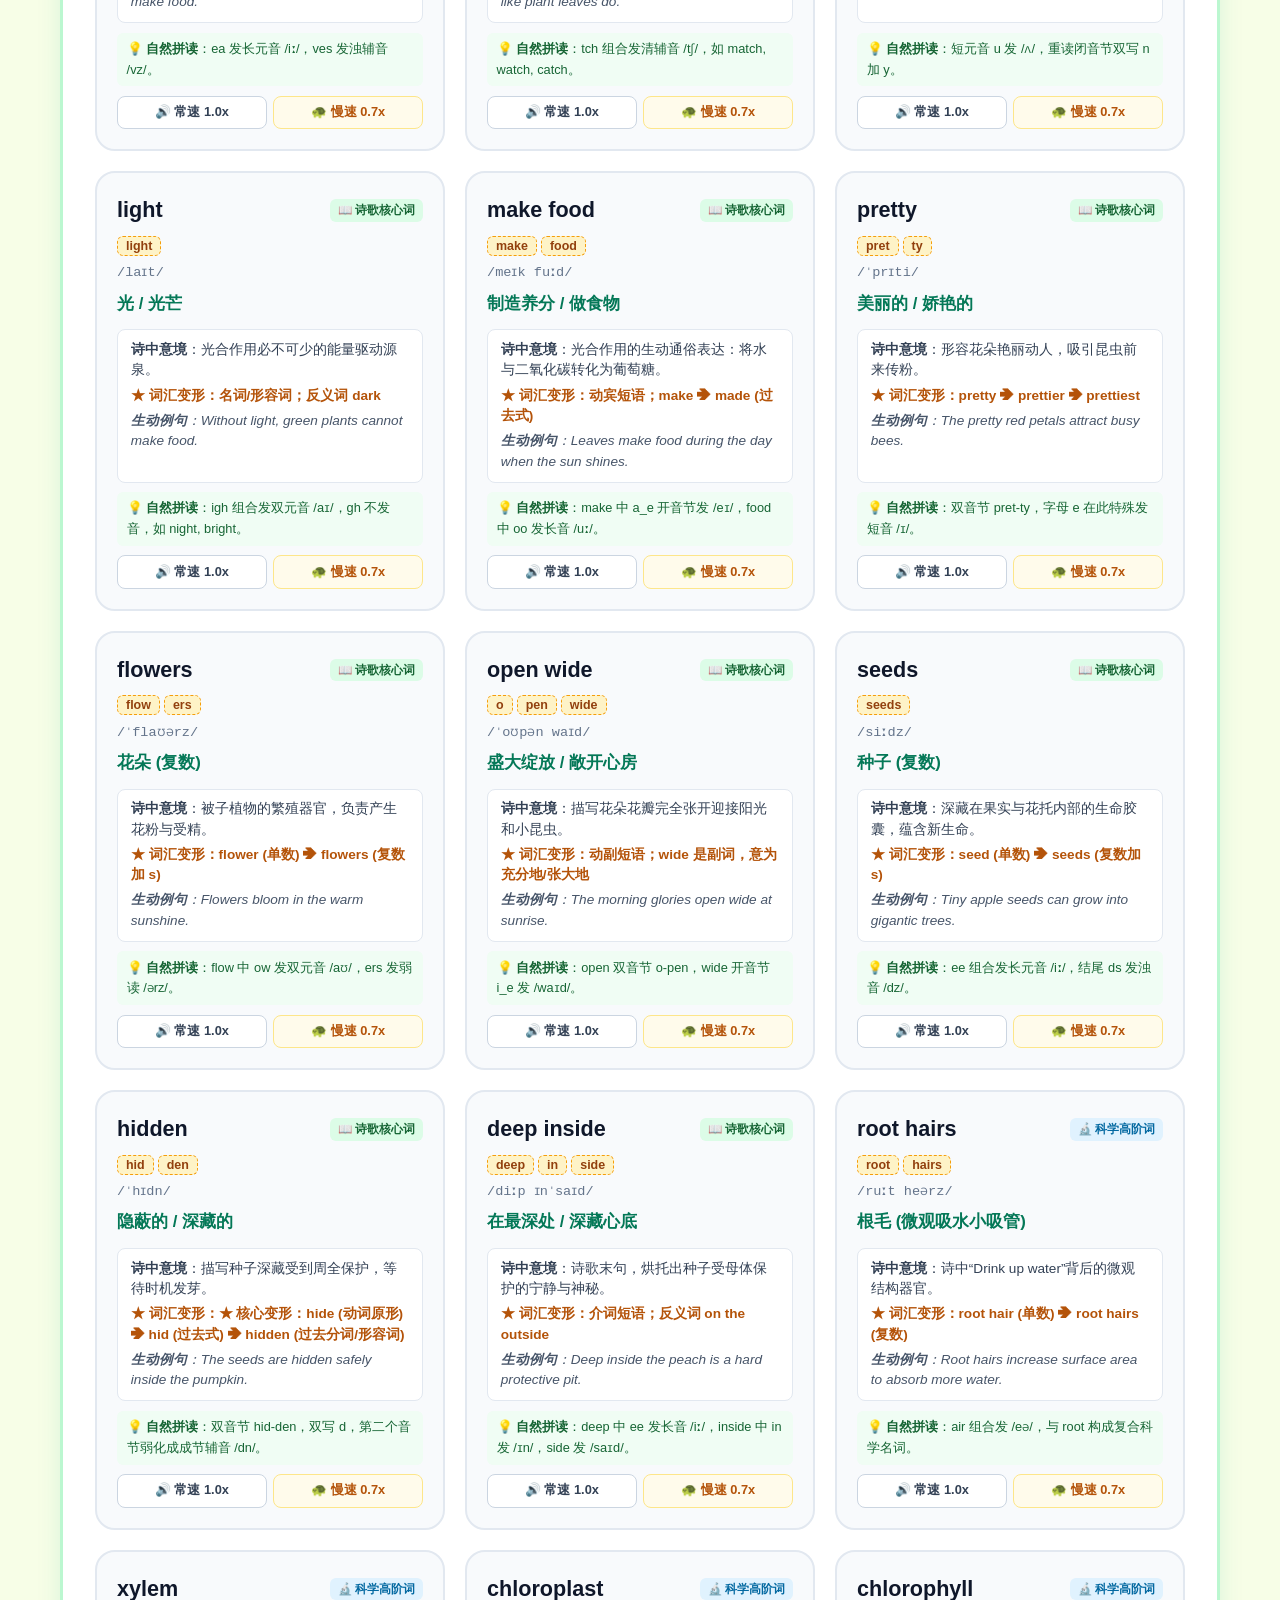
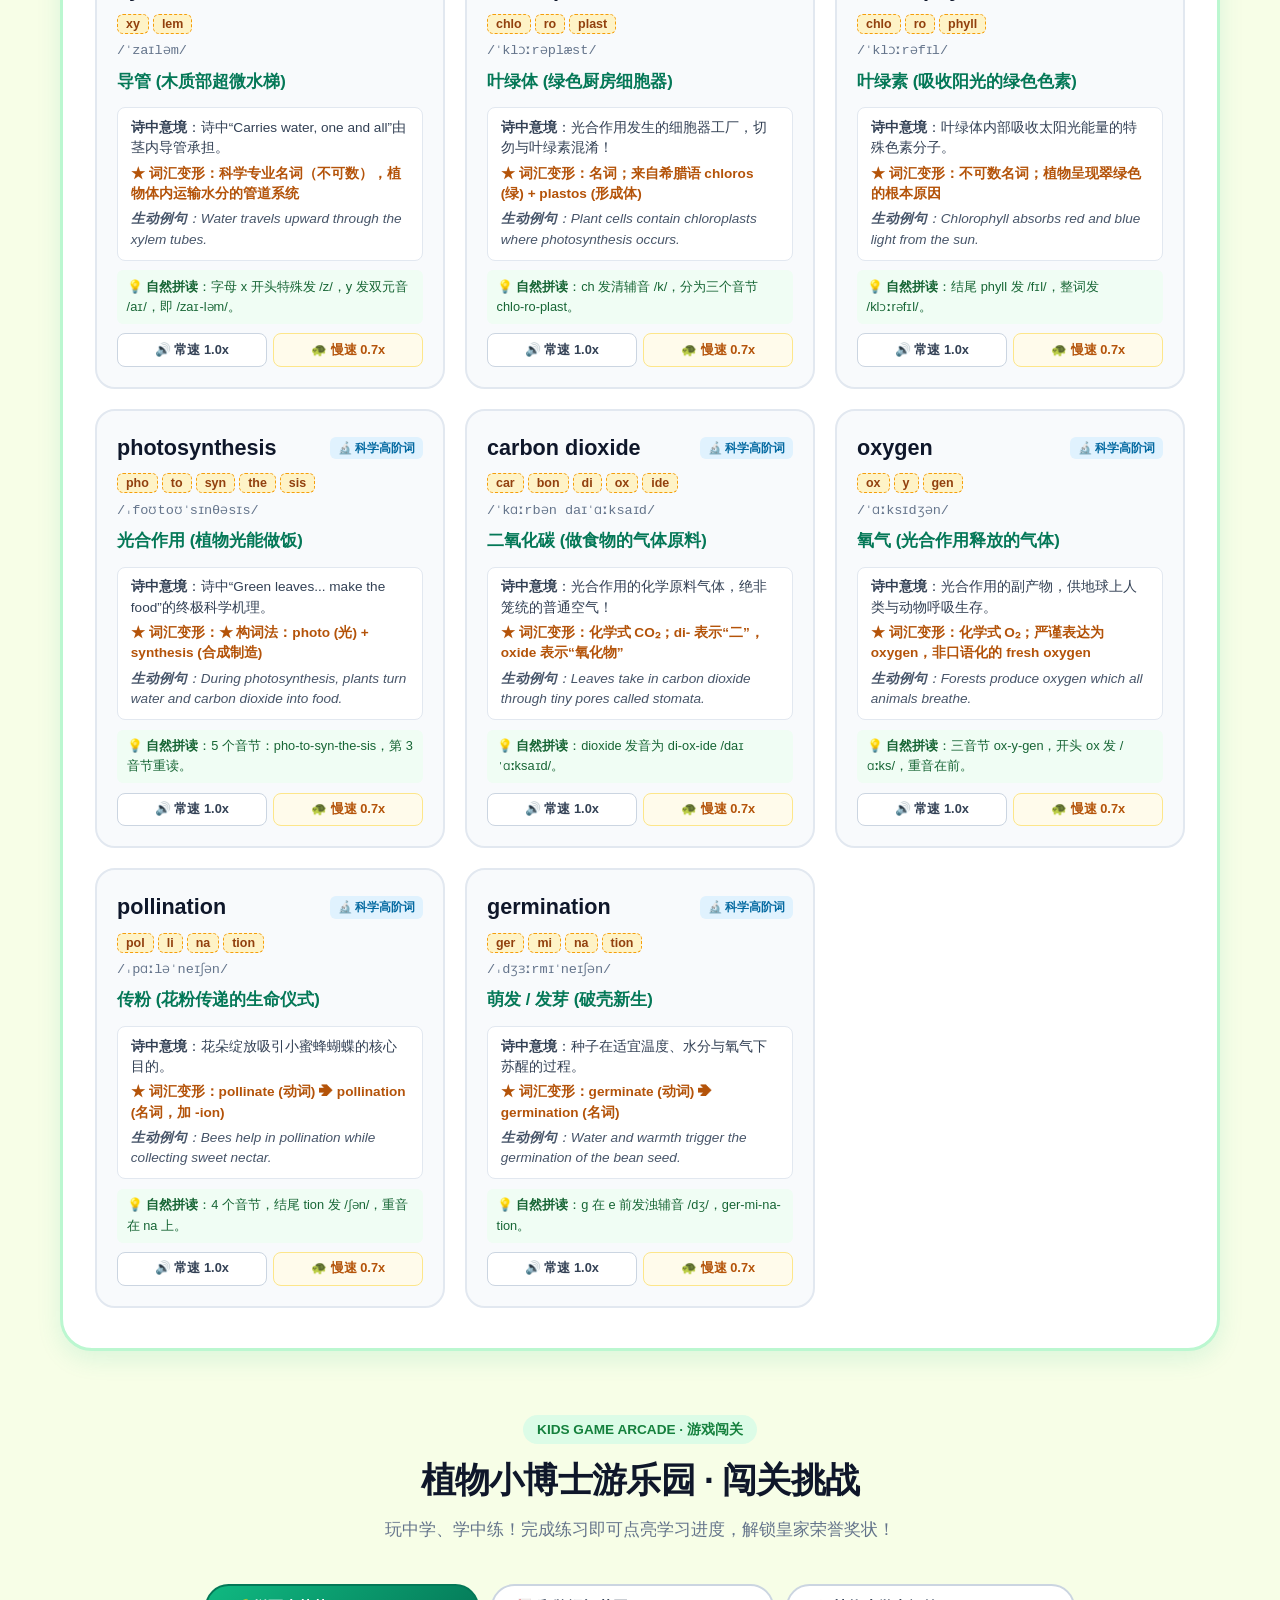
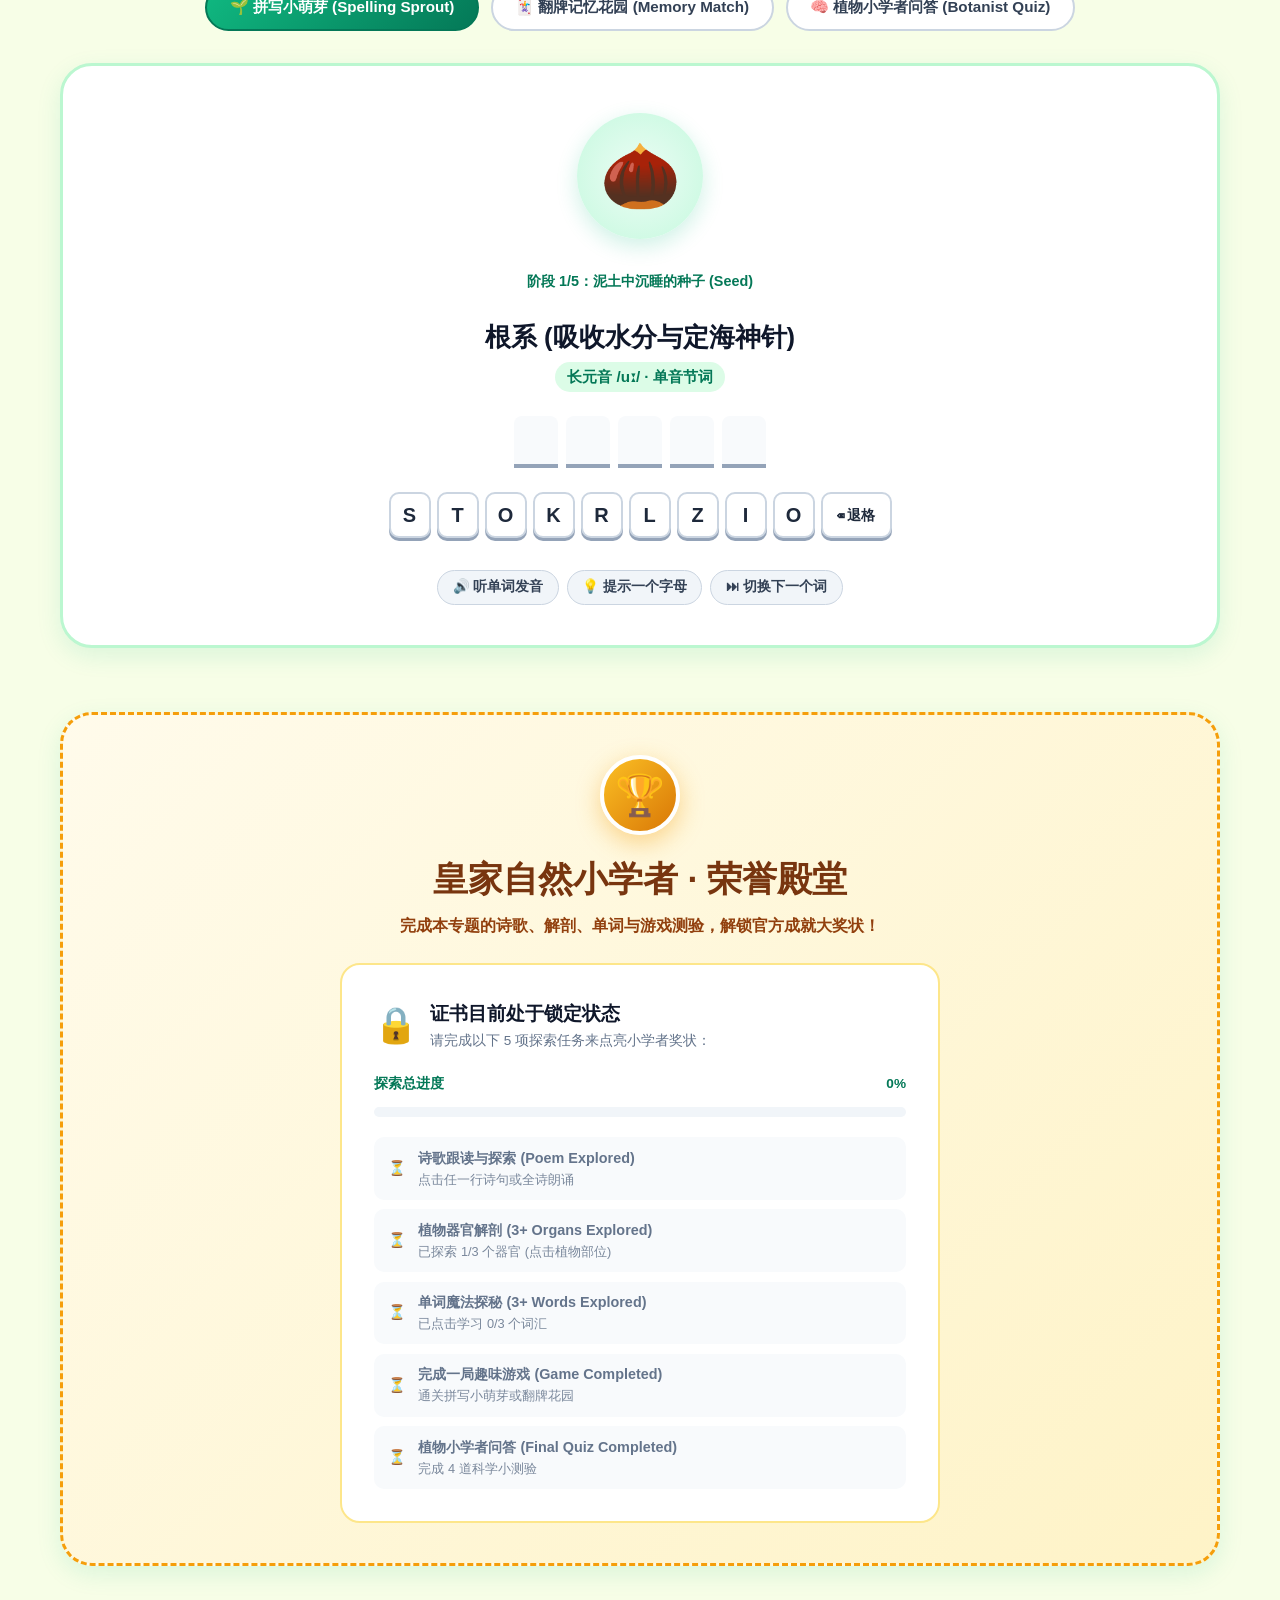
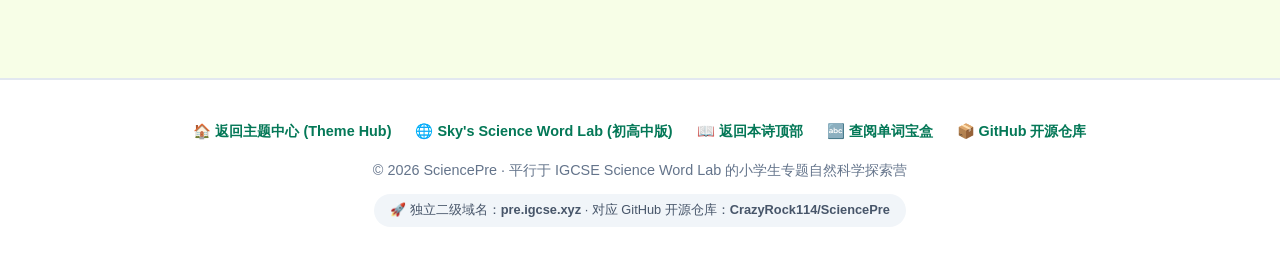
==== commit 35676b14: "feat(science-lab): integrate authentic IGCSE micrographs, biological textures and hands-on experimen" ====
--- a/plants/index.html
+++ b/plants/index.html
@@ -214,9 +214,9 @@
         <span class="lab-badge">🌟 3D & 交互科学探险馆 · IGCSE Junior Lab</span>
         <h2>小小植物学家科学实验室</h2>
         <p>
-          单词记牢了，自然背后的科学原理更奇妙！转动 <strong>3D 植物细胞</strong>、
-          亲手操控<strong>叶片阳光厨房</strong>、看<strong>水流电梯与甜蜜快递</strong>高速奔跑、
-          揭秘<strong>小蜜蜂授粉与种子诞生</strong>的生命奇迹！
+          单词记牢了，自然背后的科学原理更奇妙！转动 <strong>3D 拟真植物细胞</strong>、
+          亲手操控<strong>叶片微观厨房与金鱼藻放氧实验</strong>、看<strong>水流电梯与芹菜红墨水实验</strong>、
+          揭秘<strong>小蜜蜂授粉与种子破土萌发</strong>的生命奇迹！
         </p>
       </div>
 
@@ -225,13 +225,16 @@
         <!-- JS 动态渲染 4 个展厅按钮 -->
       </div>
 
-      <!-- 展厅 1: 植物细胞 3D 展厅 -->
+      <!-- 展厅 1: 植物细胞 3D 展厅 + 显微镜真图对照 -->
       <div class="science-station-panel active" id="station-cell-3d">
         <div class="cell-3d-layout">
           <!-- 左侧：3D 舞台与液泡实验 -->
           <div class="cell-3d-stage">
             <div class="cell-3d-overlay-bar">
-              <span class="cell-3d-tip">👆 鼠标按住拖拽可 360° 旋转 · 滚轮缩放 · 点击器官点读</span>
+              <div class="cell-view-toggle">
+                <button class="cell-view-btn active" id="btn-view-3d">🎮 3D 拟真模型</button>
+                <button class="cell-view-btn" id="btn-view-microscope">🔬 显微镜真图对照</button>
+              </div>
               <div class="cell-3d-controls">
                 <button class="cell-ctrl-btn active" id="btn-cell-autospin">🔄 自动旋转</button>
                 <button class="cell-ctrl-btn" id="btn-cell-reset">🎯 视角复位</button>
@@ -240,6 +243,34 @@
 
             <!-- 3D WebGL 画布挂载点 -->
             <div class="cell-3d-viewport" id="cell-3d-canvas-container"></div>
+
+            <!-- 显微镜真实切片对照视图 (默认隐藏，切换显示) -->
+            <div class="cell-microscope-viewport" id="cell-microscope-container" style="display:none;">
+              <div class="microscope-split-grid">
+                <div class="microscope-diagram-card">
+                  <span class="microscope-card-badge">📐 权威植物细胞微观结构图</span>
+                  <div class="microscope-img-wrapper" id="cell-microscope-pin-area">
+                    <img src="/assets/images/science/plant-root-hair-cell-structure.png" alt="Plant Cell Anatomical Diagram" class="microscope-cell-img" />
+                    <!-- 热点引脚 -->
+                    <button class="microscope-pin" style="top:31%; left:74%;" data-part="cell-wall" title="细胞壁 Cell Wall">🏰</button>
+                    <button class="microscope-pin" style="top:19%; left:70%;" data-part="membrane" title="细胞膜 Membrane">🛡️</button>
+                    <button class="microscope-pin" style="top:34%; left:36%;" data-part="nucleus" title="细胞核 Nucleus">🧠</button>
+                    <button class="microscope-pin" style="top:64%; left:52%;" data-part="vacuole" title="大液泡 Vacuole">💧</button>
+                    <button class="microscope-pin" style="top:22%; left:32%;" data-part="mitochondria" title="线粒体 Mitochondria">⚡</button>
+                  </div>
+                  <p class="microscope-caption">👆 点击上方图钉图标，即可联动点读右侧各器官详细科学原理！</p>
+                </div>
+
+                <div class="microscope-real-card">
+                  <span class="microscope-card-badge">🔬 光学显微镜实拍切片 (Micrograph)</span>
+                  <img src="/assets/images/science/microscope-root-hair-cell.jpg" alt="Real root hair cell under microscope" class="microscope-real-img" />
+                  <div class="microscope-real-info">
+                    <h5>🌱 植物根毛细胞 (Root Hair Cell) 显微实拍</h5>
+                    <p>看！深色小圆点正是<strong>细胞核 (Nucleus)</strong>！细长突起的根毛伸入土壤颗粒间，表面积大增，大口吸收水分！</p>
+                  </div>
+                </div>
+              </div>
+            </div>
 
             <!-- 底部：液泡充水膨胀实验 -->
             <div class="vacuole-experiment-bar">
@@ -274,68 +305,36 @@
           <!-- 左侧：叶片微观横截面交互图 -->
           <div class="leaf-diagram-box">
             <h4>🍃 叶片微观“摩天大楼”横截面</h4>
-            <div class="section-subtext">点击下方各层结构，透视叶片每一层专属的工作使命！</div>
+            <div class="section-subtext">经典 Cambridge IGCSE 生物解剖图：点击图钉或下方卡片，透视每一层的工作使命！</div>
             
-            <div class="leaf-svg-wrapper">
-              <svg viewBox="0 0 400 240" class="leaf-slice-svg" xmlns="http://www.w3.org/2000/svg">
-                <!-- 蜡质角质层与上表皮 -->
-                <rect x="20" y="20" width="360" height="25" rx="5" fill="#86efac" stroke="#16a34a" stroke-width="2" class="svg-leaf-slice-layer" data-layer="cuticle-epidermis" />
-                <text x="200" y="37" font-size="12" font-weight="bold" fill="#14532d" text-anchor="middle">上表皮 &amp; 角质层 Upper Epidermis (防雨冲锋衣)</text>
-
-                <!-- 栅栏组织 -->
-                <g class="svg-leaf-slice-layer" data-layer="palisade">
-                  <rect x="20" y="52" width="360" height="65" rx="4" fill="#22c55e" stroke="#15803d" stroke-width="2" />
-                  <!-- 栅栏细胞小圆柱 -->
-                  <rect x="30" y="56" width="30" height="56" rx="4" fill="#16a34a" />
-                  <rect x="70" y="56" width="30" height="56" rx="4" fill="#16a34a" />
-                  <rect x="110" y="56" width="30" height="56" rx="4" fill="#16a34a" />
-                  <rect x="150" y="56" width="30" height="56" rx="4" fill="#16a34a" />
-                  <rect x="190" y="56" width="30" height="56" rx="4" fill="#16a34a" />
-                  <rect x="230" y="56" width="30" height="56" rx="4" fill="#16a34a" />
-                  <rect x="270" y="56" width="30" height="56" rx="4" fill="#16a34a" />
-                  <rect x="310" y="56" width="30" height="56" rx="4" fill="#16a34a" />
-                  <rect x="350" y="56" width="22" height="56" rx="4" fill="#16a34a" />
-                  <text x="200" y="90" font-size="12" font-weight="bold" fill="#ffffff" text-anchor="middle">栅栏组织 Palisade Mesophyll (塞满叶绿体的做饭工厂)</text>
-                </g>
-
-                <!-- 海绵组织与叶脉 -->
-                <g class="svg-leaf-slice-layer" data-layer="spongy">
-                  <rect x="20" y="124" width="360" height="65" rx="4" fill="#bbf7d0" stroke="#4ade80" stroke-width="2" />
-                  <circle cx="50" cy="155" r="14" fill="#4ade80" />
-                  <circle cx="100" cy="145" r="12" fill="#4ade80" />
-                  <circle cx="300" cy="150" r="14" fill="#4ade80" />
-                  <circle cx="350" cy="160" r="13" fill="#4ade80" />
-                  <text x="130" y="160" font-size="11" font-weight="bold" fill="#166534">海绵组织 (空气穿梭游乐场)</text>
-                </g>
-
-                <!-- 叶脉管道群 -->
-                <g class="svg-leaf-slice-layer" data-layer="vein">
-                  <circle cx="200" cy="155" r="24" fill="#38bdf8" stroke="#0284c7" stroke-width="2" />
-                  <circle cx="192" cy="155" r="8" fill="#bae6fd" />
-                  <circle cx="208" cy="155" r="8" fill="#fed7aa" />
-                  <text x="200" y="159" font-size="9" font-weight="bold" fill="#0369a1" text-anchor="middle">叶脉 Vein</text>
-                </g>
-
-                <!-- 下表皮与保卫细胞/气孔 -->
-                <rect x="20" y="196" width="360" height="24" rx="4" fill="#86efac" stroke="#16a34a" stroke-width="2" class="svg-leaf-slice-layer" data-layer="cuticle-epidermis" />
-                <g class="svg-leaf-slice-layer" data-layer="stoma-guard">
-                  <!-- 气孔开孔 -->
-                  <ellipse cx="140" cy="208" rx="14" ry="7" fill="#15803d" />
-                  <ellipse cx="140" cy="208" rx="5" ry="3" fill="#0f172a" />
-                  <ellipse cx="260" cy="208" rx="14" ry="7" fill="#15803d" />
-                  <ellipse cx="260" cy="208" rx="5" ry="3" fill="#0f172a" />
-                  <text x="200" y="213" font-size="11" font-weight="bold" fill="#14532d" text-anchor="middle">保卫细胞 &amp; 气孔 Stomata (会呼吸的门卫)</text>
-                </g>
-              </svg>
+            <div class="leaf-anatomy-interactive" id="leaf-anatomy-wrapper">
+              <div class="leaf-img-container">
+                <img src="/assets/images/science/leaf-anatomy-diagram.png" alt="Leaf Cross Section Diagram" class="leaf-anatomy-img" />
+                <!-- 交互图钉 -->
+                <button class="leaf-pin" style="top:10%; left:35%;" data-layer="cuticle-epidermis" title="上表皮与角质层">1</button>
+                <button class="leaf-pin active" style="top:32%; left:26%;" data-layer="palisade" title="栅栏组织">2</button>
+                <button class="leaf-pin" style="top:58%; left:55%;" data-layer="spongy" title="海绵组织">3</button>
+                <button class="leaf-pin" style="top:38%; left:80%;" data-layer="vein" title="叶脉 (木质部与韧皮部)">4</button>
+                <button class="leaf-pin" style="top:88%; left:42%;" data-layer="stoma-guard" title="气孔与保卫细胞">5</button>
+              </div>
+            </div>
+
+            <!-- 扫描电镜实拍：真实气孔 callout -->
+            <div class="stoma-sem-card">
+              <img src="/assets/images/science/leaf-stoma-sem.jpg" alt="Scanning Electron Micrograph of Leaf Stoma" class="stoma-sem-img" />
+              <div class="stoma-sem-info">
+                <h5>🔍 扫描电镜实拍：叶片下表皮真实气孔 (SEM ×1000)</h5>
+                <p>这就是植物叶片背面的真实“小嘴巴”（标尺 10 微米）！成对的保卫细胞守在两侧。白天大口吸入二氧化碳（CO₂），呼出氧气（O₂）；天热缺水时自动闭合防口渴！</p>
+              </div>
             </div>
 
             <div class="leaf-layers-list" id="leaf-layers-container"></div>
           </div>
 
-          <!-- 右侧：光合作用模拟器 -->
+          <!-- 右侧：光合作用模拟器与金鱼藻放氧实验 -->
           <div class="photosynthesis-sim-box">
             <h4>🧪 小小科学家阳光厨房 · 模拟器</h4>
-            <div class="section-subtext">动手拖动三样原料滑块，看看叶片怎样烘焙能量甜点！</div>
+            <div class="section-subtext">动手拖动三样原料滑块，观察金鱼藻在试管中加速冒出纯净氧气泡泡！</div>
 
             <!-- 控制滑块组 -->
             <div class="sim-controls-group">
@@ -361,6 +360,26 @@
                   <span class="slider-val-tag" id="val-water">90%</span>
                 </div>
                 <input type="range" min="0" max="100" value="90" class="science-range" id="slider-water">
+              </div>
+            </div>
+
+            <!-- 金鱼藻放氧实验交互窗口 -->
+            <div class="elodea-exp-panel">
+              <div class="elodea-beaker-box">
+                <img src="/assets/images/science/photosynthesis-experiment-elodea.png" alt="Elodea Pondweed Photosynthesis Experiment" class="elodea-diagram-img" />
+                <div class="elodea-bubble-spawner" id="elodea-bubble-spawner">
+                  <!-- 动态气泡生成 -->
+                </div>
+              </div>
+              <div class="elodea-data-card">
+                <span class="elodea-exp-badge">🌿 经典实验：金鱼藻水下放氧</span>
+                <div class="elodea-counter-row">
+                  <span>🫧 氧气产生速率：</span>
+                  <strong id="elodea-bubble-rate-num">48 泡/分钟</strong>
+                </div>
+                <p class="elodea-exp-desc">
+                  倒扣漏斗与试管正在收集由光合作用产生的纯净氧气！光线越强，冒泡速度越快！
+                </p>
               </div>
             </div>
 
@@ -400,17 +419,51 @@
           </div>
 
           <div class="transport-layout-grid">
-            <!-- 管道粒子动画窗口 -->
-            <div class="transport-pipeline-box xylem-mode" id="transport-pipeline-view">
-              <div class="pipe-label-top">🌿 叶片树梢 (Leaves)</div>
-              <div class="pipe-stem-tube">
-                <div class="pipe-particle-stream"></div>
-              </div>
-              <div class="pipe-label-bottom">🌱 土壤深根 (Roots)</div>
-            </div>
-
-            <!-- 科学详情网格 -->
-            <div class="transport-details-card" id="transport-mode-details"></div>
+            <!-- 管道粒子动画窗口 + 芹菜染色小实验 -->
+            <div class="transport-pipeline-column">
+              <div class="transport-pipeline-box xylem-mode" id="transport-pipeline-view">
+                <div class="pipe-label-top">🌿 叶片树梢 (Leaves)</div>
+                <div class="pipe-stem-tube">
+                  <div class="pipe-particle-stream" id="transport-particles-stream"></div>
+                </div>
+                <div class="pipe-label-bottom">🌱 土壤深根 (Roots)</div>
+              </div>
+
+              <!-- 芹菜吸墨水互动实验操作台 -->
+              <div class="celery-lab-box">
+                <div class="celery-lab-header">
+                  <h5>🧪 经典实验：芹菜吸墨水小探险</h5>
+                  <div class="celery-buttons">
+                    <button class="celery-btn active" id="btn-dye-water">💧 清水对照</button>
+                    <button class="celery-btn" id="btn-dye-red">🔴 红墨水组</button>
+                    <button class="celery-btn" id="btn-dye-blue">🔵 蓝墨水组</button>
+                  </div>
+                </div>
+                <div class="celery-obs-toast" id="celery-obs-toast">
+                  💧 <strong>清水对照：</strong> 水分在木质部空心导管中静静向上攀爬，滋润全身细胞。
+                </div>
+              </div>
+            </div>
+
+            <!-- 科学详情网格 + 真实显微切片与卡通工厂对照 -->
+            <div class="transport-details-column">
+              <div class="transport-details-card" id="transport-mode-details"></div>
+
+              <!-- 双栏对照图：卡通运输工厂 vs 真实茎切片显微图 -->
+              <div class="transport-figures-duo">
+                <div class="figure-duo-card">
+                  <span class="figure-duo-badge">🎨 运输工厂童话</span>
+                  <img src="/assets/images/science/plant-transport-factory.png" alt="Plant Transport Factory Cartoon" class="figure-duo-img" />
+                  <p class="figure-duo-caption">水滴搭乘 Up Only 木质部直达电梯；方糖推车沿韧皮部穿梭送往花果与储藏库！</p>
+                </div>
+
+                <div class="figure-duo-card">
+                  <span class="figure-duo-badge">🔬 真实茎横切片 (Micrograph)</span>
+                  <img src="/assets/images/science/plant-stem-cross-section-micrograph.png" alt="Stem cross section under microscope" class="figure-duo-img" />
+                  <p class="figure-duo-caption">显微镜下切开植物茎：外圈排列着一圈圈维管束环，里面清晰分布着木质部与韧皮部！</p>
+                </div>
+              </div>
+            </div>
           </div>
         </div>
       </div>
@@ -418,10 +471,25 @@
       <!-- 展厅 4: 花朵大解剖与小蜜蜂授粉奇遇 -->
       <div class="science-station-panel" id="station-flower">
         <div class="flower-station-layout">
-          <!-- 左侧：花朵结构卡片 -->
+          <!-- 左侧：花朵结构解剖 -->
           <div class="flower-parts-box">
-            <h4>🌸 花朵立体解剖 · 四大成员</h4>
-            <div class="section-subtext">点击卡片可收听英文发音，看懂花儿为什么这样红！</div>
+            <div class="flower-box-header">
+              <h4>🌸 花朵立体解剖 · 四大成员</h4>
+              <div class="flower-view-tabs">
+                <button class="flower-view-tab-btn active" id="btn-flower-diagram-view">🎨 经典解剖图</button>
+                <button class="flower-view-tab-btn" id="btn-flower-real-view">📸 真实百合解剖实拍</button>
+              </div>
+            </div>
+            <div class="section-subtext">一朵花包含四大关键部件！点击卡片听发音，探索花心深处的种子摇篮！</div>
+
+            <!-- 花朵大图展示区 (切换示意图 / 真实实拍) -->
+            <div class="flower-figure-display-box">
+              <img src="/assets/images/science/flower-dissection-diagram.png" alt="Flower Anatomical Diagram" class="flower-current-img" id="flower-main-display-img" />
+              <p class="flower-figure-caption" id="flower-figure-caption">
+                雌蕊居中（柱头+花柱+子房+胚珠），雄蕊环绕（花药+花丝），花瓣引客，花萼护蕾。
+              </p>
+            </div>
+
             <div class="flower-parts-grid" id="flower-parts-list"></div>
           </div>
 
--- a/assets/css/science-lab.css
+++ b/assets/css/science-lab.css
@@ -1058,12 +1058,599 @@
   color: #ffffff;
 }
 
-/* 响应式断点 */
+/* ==========================================================================
+   新强化功能样式：真实微观切片、解剖热点、实验操作台与图文对照
+   ========================================================================== */
+
+/* -------------------------------------------------------------------------
+   展厅 1 强化：3D vs 显微镜模式切换与微观对照视图
+   ------------------------------------------------------------------------- */
+.cell-view-toggle {
+  display: flex;
+  background: rgba(15, 23, 42, 0.85);
+  backdrop-filter: blur(8px);
+  padding: 4px;
+  border-radius: 50px;
+  border: 1px solid rgba(255, 255, 255, 0.2);
+  pointer-events: auto;
+  box-shadow: 0 4px 12px rgba(0, 0, 0, 0.3);
+}
+
+.cell-view-btn {
+  background: transparent;
+  border: none;
+  color: #94a3b8;
+  font-size: 0.82rem;
+  font-weight: 700;
+  padding: 0.35rem 0.85rem;
+  border-radius: 50px;
+  cursor: pointer;
+  transition: all 0.2s cubic-bezier(0.16, 1, 0.3, 1);
+}
+
+.cell-view-btn:hover {
+  color: #ffffff;
+}
+
+.cell-view-btn.active {
+  background: #22c55e;
+  color: #ffffff;
+  box-shadow: 0 2px 8px rgba(34, 197, 94, 0.4);
+}
+
+.cell-microscope-viewport {
+  width: 100%;
+  min-height: 480px;
+  background: #0b1120;
+  padding: 1.2rem;
+  box-sizing: border-box;
+}
+
+.microscope-split-grid {
+  display: grid;
+  grid-template-columns: 1fr 1fr;
+  gap: 1.2rem;
+  height: 100%;
+}
+
+.microscope-diagram-card, .microscope-real-card {
+  background: #1e293b;
+  border: 1.5px solid #334155;
+  border-radius: 16px;
+  padding: 1rem;
+  display: flex;
+  flex-direction: column;
+}
+
+.microscope-card-badge {
+  display: inline-block;
+  align-self: flex-start;
+  background: rgba(34, 197, 94, 0.15);
+  color: #86efac;
+  font-size: 0.75rem;
+  font-weight: 700;
+  padding: 0.25rem 0.65rem;
+  border-radius: 50px;
+  border: 1px solid rgba(134, 239, 172, 0.25);
+  margin-bottom: 0.75rem;
+}
+
+.microscope-img-wrapper {
+  position: relative;
+  width: 100%;
+  border-radius: 12px;
+  overflow: hidden;
+  background: #090d16;
+  text-align: center;
+}
+
+.microscope-cell-img {
+  width: 100%;
+  height: auto;
+  display: block;
+  border-radius: 10px;
+  object-fit: contain;
+}
+
+/* 显微镜热点图钉 */
+.microscope-pin {
+  position: absolute;
+  transform: translate(-50%, -50%);
+  width: 32px;
+  height: 32px;
+  border-radius: 50%;
+  background: rgba(15, 23, 42, 0.9);
+  border: 2px solid #22c55e;
+  box-shadow: 0 0 10px rgba(34, 197, 94, 0.6);
+  color: #ffffff;
+  font-size: 0.95rem;
+  display: flex;
+  align-items: center;
+  justify-content: center;
+  cursor: pointer;
+  transition: all 0.25s cubic-bezier(0.16, 1, 0.3, 1);
+  z-index: 5;
+}
+
+.microscope-pin:hover, .microscope-pin.active {
+  transform: translate(-50%, -50%) scale(1.25);
+  background: #22c55e;
+  border-color: #ffffff;
+  box-shadow: 0 0 18px rgba(34, 197, 94, 0.9);
+}
+
+.microscope-caption {
+  font-size: 0.78rem;
+  color: #94a3b8;
+  margin: 0.6rem 0 0 0;
+  text-align: center;
+}
+
+.microscope-real-img {
+  width: 100%;
+  height: 220px;
+  object-fit: cover;
+  border-radius: 10px;
+  border: 1px solid #334155;
+}
+
+.microscope-real-info {
+  margin-top: 0.75rem;
+}
+
+.microscope-real-info h5 {
+  font-size: 0.95rem;
+  color: #38bdf8;
+  margin: 0 0 0.4rem 0;
+}
+
+.microscope-real-info p {
+  font-size: 0.82rem;
+  color: #cbd5e1;
+  line-height: 1.5;
+  margin: 0;
+}
+
+.card-part-microscope-detail {
+  background: #f0fdf4;
+  border-left: 4px solid #16a34a;
+  padding: 0.75rem 1rem;
+  border-radius: 10px;
+  margin-bottom: 1rem;
+}
+
+.microscope-sub-badge {
+  font-size: 0.75rem;
+  font-weight: 800;
+  color: #15803d;
+  display: inline-block;
+  margin-bottom: 0.25rem;
+}
+
+.card-part-microscope-detail p {
+  font-size: 0.85rem;
+  color: #14532d;
+  line-height: 1.45;
+  margin: 0;
+}
+
+/* -------------------------------------------------------------------------
+   展厅 2 强化：叶片解剖热点、SEM 扫描电镜实拍与金鱼藻放氧实验
+   ------------------------------------------------------------------------- */
+.leaf-anatomy-interactive {
+  position: relative;
+  margin-bottom: 1.2rem;
+  border-radius: 16px;
+  overflow: hidden;
+  border: 1.5px solid #bbf7d0;
+  background: #f0fdf4;
+}
+
+.leaf-img-container {
+  position: relative;
+  width: 100%;
+}
+
+.leaf-anatomy-img {
+  width: 100%;
+  height: auto;
+  display: block;
+}
+
+.leaf-pin {
+  position: absolute;
+  transform: translate(-50%, -50%);
+  width: 28px;
+  height: 28px;
+  border-radius: 50%;
+  background: #15803d;
+  color: #ffffff;
+  border: 2px solid #ffffff;
+  box-shadow: 0 4px 10px rgba(0, 0, 0, 0.25);
+  font-size: 0.85rem;
+  font-weight: 900;
+  cursor: pointer;
+  display: flex;
+  align-items: center;
+  justify-content: center;
+  transition: all 0.2s ease;
+  z-index: 4;
+}
+
+.leaf-pin:hover, .leaf-pin.active {
+  transform: translate(-50%, -50%) scale(1.25);
+  background: #eab308;
+  color: #713f12;
+  border-color: #ffffff;
+  box-shadow: 0 0 14px rgba(234, 179, 8, 0.8);
+}
+
+.stoma-sem-card {
+  display: flex;
+  align-items: center;
+  gap: 1rem;
+  background: #f8fafc;
+  border: 1.5px solid #e2e8f0;
+  border-radius: 14px;
+  padding: 0.9rem;
+  margin-bottom: 1.2rem;
+}
+
+.stoma-sem-img {
+  width: 90px;
+  height: 90px;
+  object-fit: cover;
+  border-radius: 10px;
+  border: 1px solid #cbd5e1;
+  flex-shrink: 0;
+}
+
+.stoma-sem-info h5 {
+  font-size: 0.9rem;
+  color: #1e293b;
+  margin: 0 0 0.35rem 0;
+}
+
+.stoma-sem-info p {
+  font-size: 0.8rem;
+  color: #475569;
+  line-height: 1.45;
+  margin: 0;
+}
+
+/* 金鱼藻放氧实验交互面板 */
+.elodea-exp-panel {
+  display: flex;
+  gap: 1rem;
+  background: linear-gradient(135deg, #f0fdf4 0%, #e0f2fe 100%);
+  border: 1.5px solid #a7f3d0;
+  border-radius: 16px;
+  padding: 1rem;
+  margin-bottom: 1.2rem;
+  align-items: center;
+}
+
+.elodea-beaker-box {
+  position: relative;
+  width: 110px;
+  height: 110px;
+  flex-shrink: 0;
+  background: #ffffff;
+  border-radius: 12px;
+  border: 1px solid #cbd5e1;
+  overflow: hidden;
+  display: flex;
+  align-items: center;
+  justify-content: center;
+}
+
+.elodea-diagram-img {
+  width: 95%;
+  height: 95%;
+  object-fit: contain;
+}
+
+.elodea-bubble-spawner {
+  position: absolute;
+  top: 0;
+  left: 0;
+  width: 100%;
+  height: 100%;
+  pointer-events: none;
+}
+
+.beaker-rising-bubble {
+  position: absolute;
+  bottom: 20px;
+  width: 7px;
+  height: 7px;
+  background: rgba(56, 189, 248, 0.85);
+  border: 1px solid #0284c7;
+  border-radius: 50%;
+  animation: elodeaRise 2s infinite ease-in;
+}
+
+@keyframes elodeaRise {
+  0% { transform: translateY(0) scale(0.6); opacity: 0; }
+  20% { opacity: 0.9; }
+  80% { opacity: 0.9; }
+  100% { transform: translateY(-70px) scale(1.3); opacity: 0; }
+}
+
+.elodea-data-card {
+  flex: 1;
+}
+
+.elodea-exp-badge {
+  display: inline-block;
+  background: #10b981;
+  color: #ffffff;
+  font-size: 0.72rem;
+  font-weight: 800;
+  padding: 0.2rem 0.55rem;
+  border-radius: 50px;
+  margin-bottom: 0.35rem;
+}
+
+.elodea-counter-row {
+  display: flex;
+  align-items: center;
+  gap: 0.5rem;
+  font-size: 0.92rem;
+  color: #0f172a;
+  margin-bottom: 0.35rem;
+}
+
+.elodea-counter-row strong {
+  font-size: 1.15rem;
+  color: #0284c7;
+}
+
+.elodea-exp-desc {
+  font-size: 0.8rem;
+  color: #475569;
+  line-height: 1.4;
+  margin: 0;
+}
+
+/* -------------------------------------------------------------------------
+   展厅 3 强化：芹菜吸墨水实验台、色素粒子与双栏对照图
+   ------------------------------------------------------------------------- */
+.celery-lab-box {
+  margin-top: 1rem;
+  background: #ffffff;
+  border: 1.5px solid #cbd5e1;
+  border-radius: 16px;
+  padding: 1rem;
+  box-shadow: 0 4px 12px rgba(0, 0, 0, 0.03);
+}
+
+.celery-lab-header {
+  display: flex;
+  flex-direction: column;
+  gap: 0.6rem;
+  margin-bottom: 0.75rem;
+}
+
+.celery-lab-header h5 {
+  margin: 0;
+  font-size: 0.95rem;
+  color: #0f172a;
+}
+
+.celery-buttons {
+  display: flex;
+  gap: 0.5rem;
+  flex-wrap: wrap;
+}
+
+.celery-btn {
+  background: #f1f5f9;
+  border: 1.5px solid #cbd5e1;
+  border-radius: 50px;
+  padding: 0.35rem 0.8rem;
+  font-size: 0.8rem;
+  font-weight: 700;
+  color: #334155;
+  cursor: pointer;
+  transition: all 0.2s ease;
+}
+
+.celery-btn:hover {
+  background: #e2e8f0;
+}
+
+.celery-btn.active#btn-dye-water {
+  background: #0284c7;
+  border-color: #0284c7;
+  color: #ffffff;
+}
+
+.celery-btn.active#btn-dye-red {
+  background: #dc2626;
+  border-color: #dc2626;
+  color: #ffffff;
+}
+
+.celery-btn.active#btn-dye-blue {
+  background: #2563eb;
+  border-color: #2563eb;
+  color: #ffffff;
+}
+
+.celery-obs-toast {
+  background: #f8fafc;
+  border-radius: 10px;
+  padding: 0.65rem 0.85rem;
+  font-size: 0.82rem;
+  color: #334155;
+  line-height: 1.45;
+  border-left: 3.5px solid #0284c7;
+}
+
+/* 芹菜色素流体效果 */
+.transport-pipeline-box.red-dye .pipe-particle-stream::before {
+  content: "🔴\A🔴\A🔴\A🔴\A🔴";
+  filter: drop-shadow(0 0 6px rgba(239, 68, 68, 0.8));
+}
+
+.transport-pipeline-box.blue-dye .pipe-particle-stream::before {
+  content: "🔵\A🔵\A🔵\A🔵\A🔵";
+  filter: drop-shadow(0 0 6px rgba(59, 130, 246, 0.8));
+}
+
+.transport-figures-duo {
+  display: grid;
+  grid-template-columns: 1fr 1fr;
+  gap: 1.2rem;
+  margin-top: 1.5rem;
+}
+
+.figure-duo-card {
+  background: #ffffff;
+  border: 1.5px solid #e2e8f0;
+  border-radius: 16px;
+  padding: 1rem;
+  display: flex;
+  flex-direction: column;
+}
+
+.figure-duo-badge {
+  display: inline-block;
+  align-self: flex-start;
+  background: #f0fdf4;
+  color: #15803d;
+  font-size: 0.72rem;
+  font-weight: 800;
+  padding: 0.2rem 0.6rem;
+  border-radius: 50px;
+  border: 1px solid #bbf7d0;
+  margin-bottom: 0.6rem;
+}
+
+.figure-duo-img {
+  width: 100%;
+  height: 140px;
+  object-fit: cover;
+  border-radius: 10px;
+  border: 1px solid #e2e8f0;
+  margin-bottom: 0.6rem;
+}
+
+.figure-duo-caption {
+  font-size: 0.78rem;
+  color: #475569;
+  line-height: 1.45;
+  margin: 0;
+}
+
+/* -------------------------------------------------------------------------
+   展厅 4 强化：花朵解剖图 vs 百合实拍对照与故事书步骤配图
+   ------------------------------------------------------------------------- */
+.flower-box-header {
+  display: flex;
+  justify-content: space-between;
+  align-items: center;
+  flex-wrap: wrap;
+  gap: 0.6rem;
+  margin-bottom: 0.4rem;
+}
+
+.flower-box-header h4 {
+  margin: 0;
+}
+
+.flower-view-tabs {
+  display: flex;
+  gap: 0.4rem;
+  background: #fdf2f8;
+  padding: 3px;
+  border-radius: 50px;
+  border: 1px solid #fbcfe8;
+}
+
+.flower-view-tab-btn {
+  background: transparent;
+  border: none;
+  font-size: 0.78rem;
+  font-weight: 700;
+  color: #9d174d;
+  padding: 0.3rem 0.7rem;
+  border-radius: 50px;
+  cursor: pointer;
+  transition: all 0.2s ease;
+}
+
+.flower-view-tab-btn:hover {
+  color: #831843;
+}
+
+.flower-view-tab-btn.active {
+  background: #db2777;
+  color: #ffffff;
+  box-shadow: 0 2px 6px rgba(219, 39, 119, 0.3);
+}
+
+.flower-figure-display-box {
+  background: #fff1f2;
+  border: 1.5px solid #fecdd3;
+  border-radius: 16px;
+  padding: 1rem;
+  text-align: center;
+  margin-bottom: 1.2rem;
+}
+
+.flower-current-img {
+  width: 100%;
+  max-height: 240px;
+  object-fit: contain;
+  border-radius: 10px;
+  display: block;
+  margin: 0 auto 0.6rem auto;
+}
+
+.flower-figure-caption {
+  font-size: 0.8rem;
+  color: #831843;
+  line-height: 1.45;
+  margin: 0;
+}
+
+.story-step-visual {
+  background: #ffffff;
+  border: 1px solid #fecdd3;
+  border-radius: 12px;
+  padding: 0.6rem;
+  margin: 0.8rem 0;
+  text-align: center;
+}
+
+.story-visual-img {
+  width: 100%;
+  max-height: 180px;
+  object-fit: contain;
+  border-radius: 8px;
+  display: block;
+  margin: 0 auto 0.4rem auto;
+}
+
+.story-visual-caption {
+  font-size: 0.76rem;
+  color: #9d174d;
+  font-weight: 600;
+}
+
+/* ==========================================================================
+   响应式断点 (Mobile & Narrow Viewport)
+   ========================================================================== */
 @media (max-width: 900px) {
   .station-tabs-nav {
     grid-template-columns: repeat(2, 1fr);
   }
   .cell-3d-layout {
+    grid-template-columns: 1fr;
+  }
+  .microscope-split-grid {
     grid-template-columns: 1fr;
   }
   .leaf-station-grid {
@@ -1072,6 +1659,9 @@
   .transport-layout-grid {
     grid-template-columns: 1fr;
   }
+  .transport-figures-duo {
+    grid-template-columns: 1fr;
+  }
   .flower-station-layout {
     grid-template-columns: 1fr;
   }
@@ -1083,6 +1673,23 @@
   }
   .science-lab-section {
     padding: 1.5rem 1rem;
+  }
+  .cell-3d-overlay-bar {
+    flex-direction: column;
+    align-items: flex-start;
+    gap: 0.5rem;
+  }
+  .cell-view-toggle {
+    width: 100%;
+    justify-content: center;
+  }
+  .stoma-sem-card {
+    flex-direction: column;
+    text-align: center;
+  }
+  .elodea-exp-panel {
+    flex-direction: column;
+    text-align: center;
   }
   .transport-toggle-row {
     flex-direction: column;
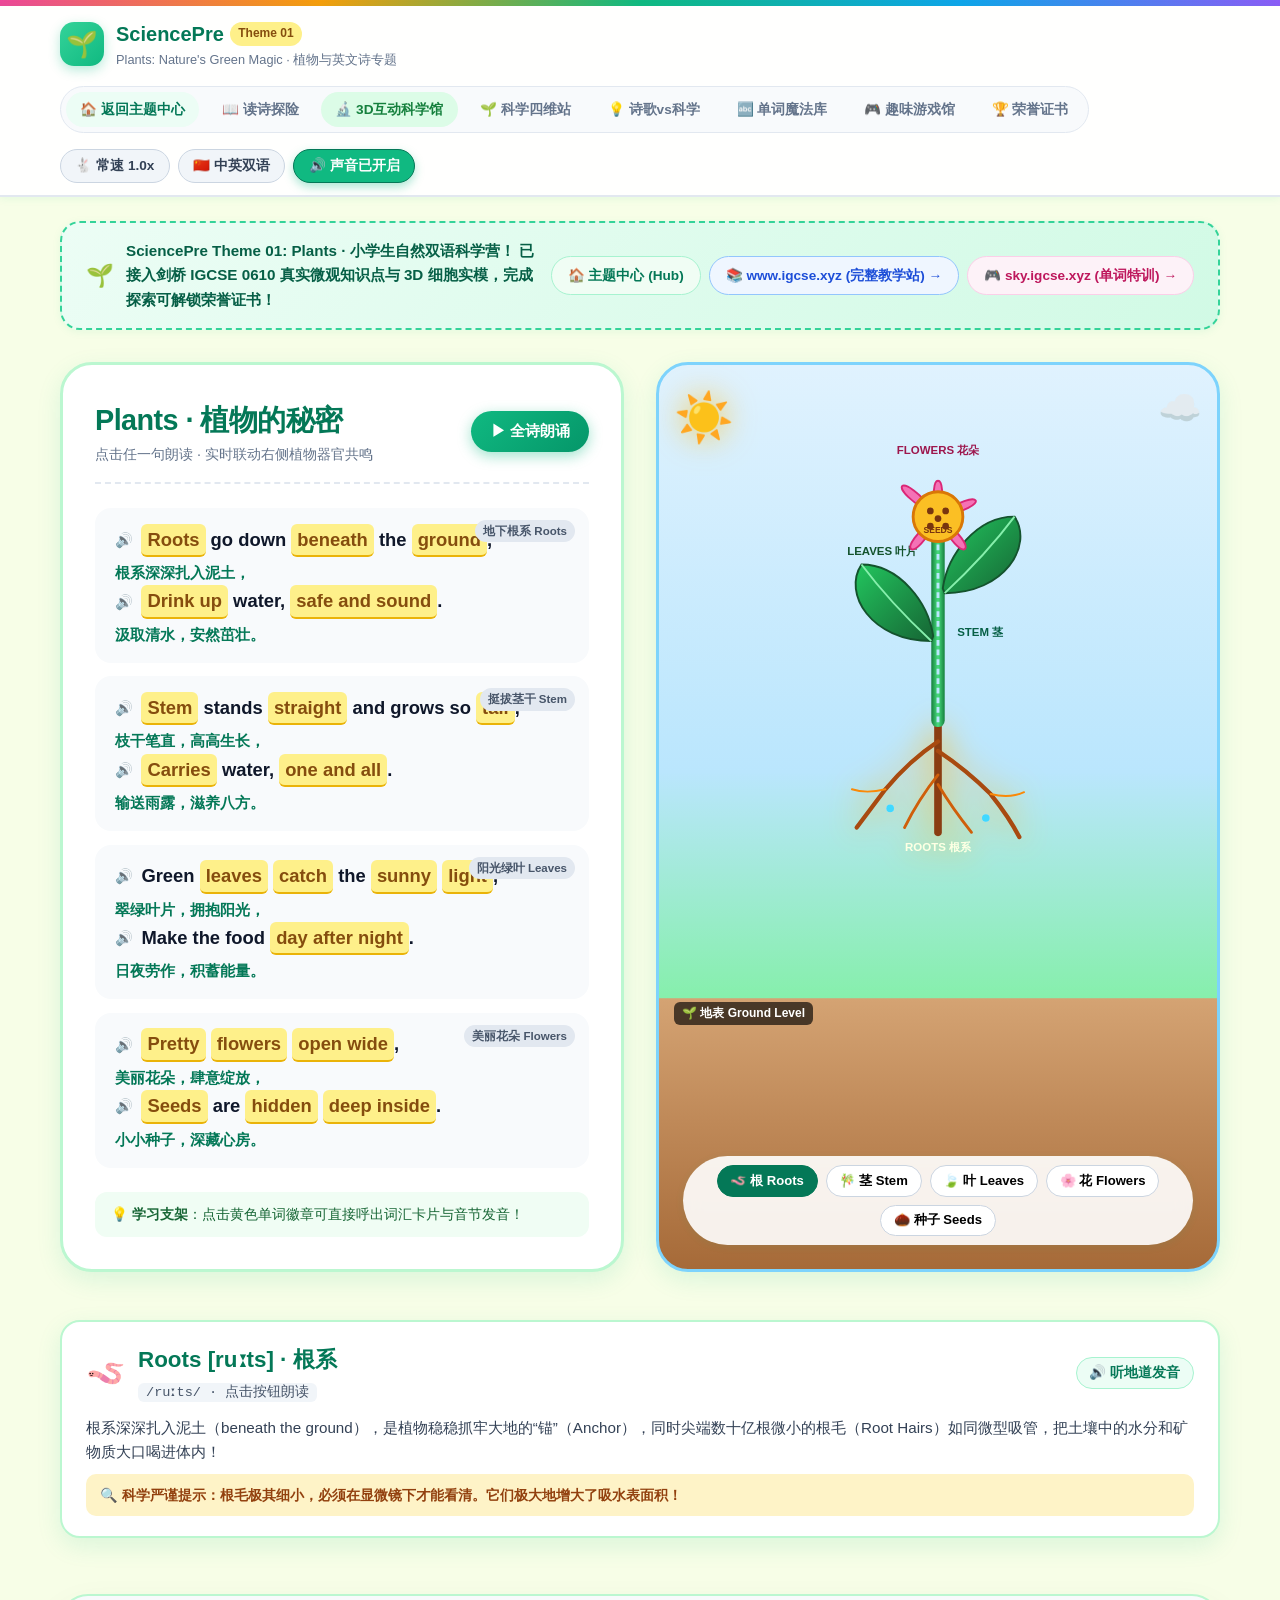
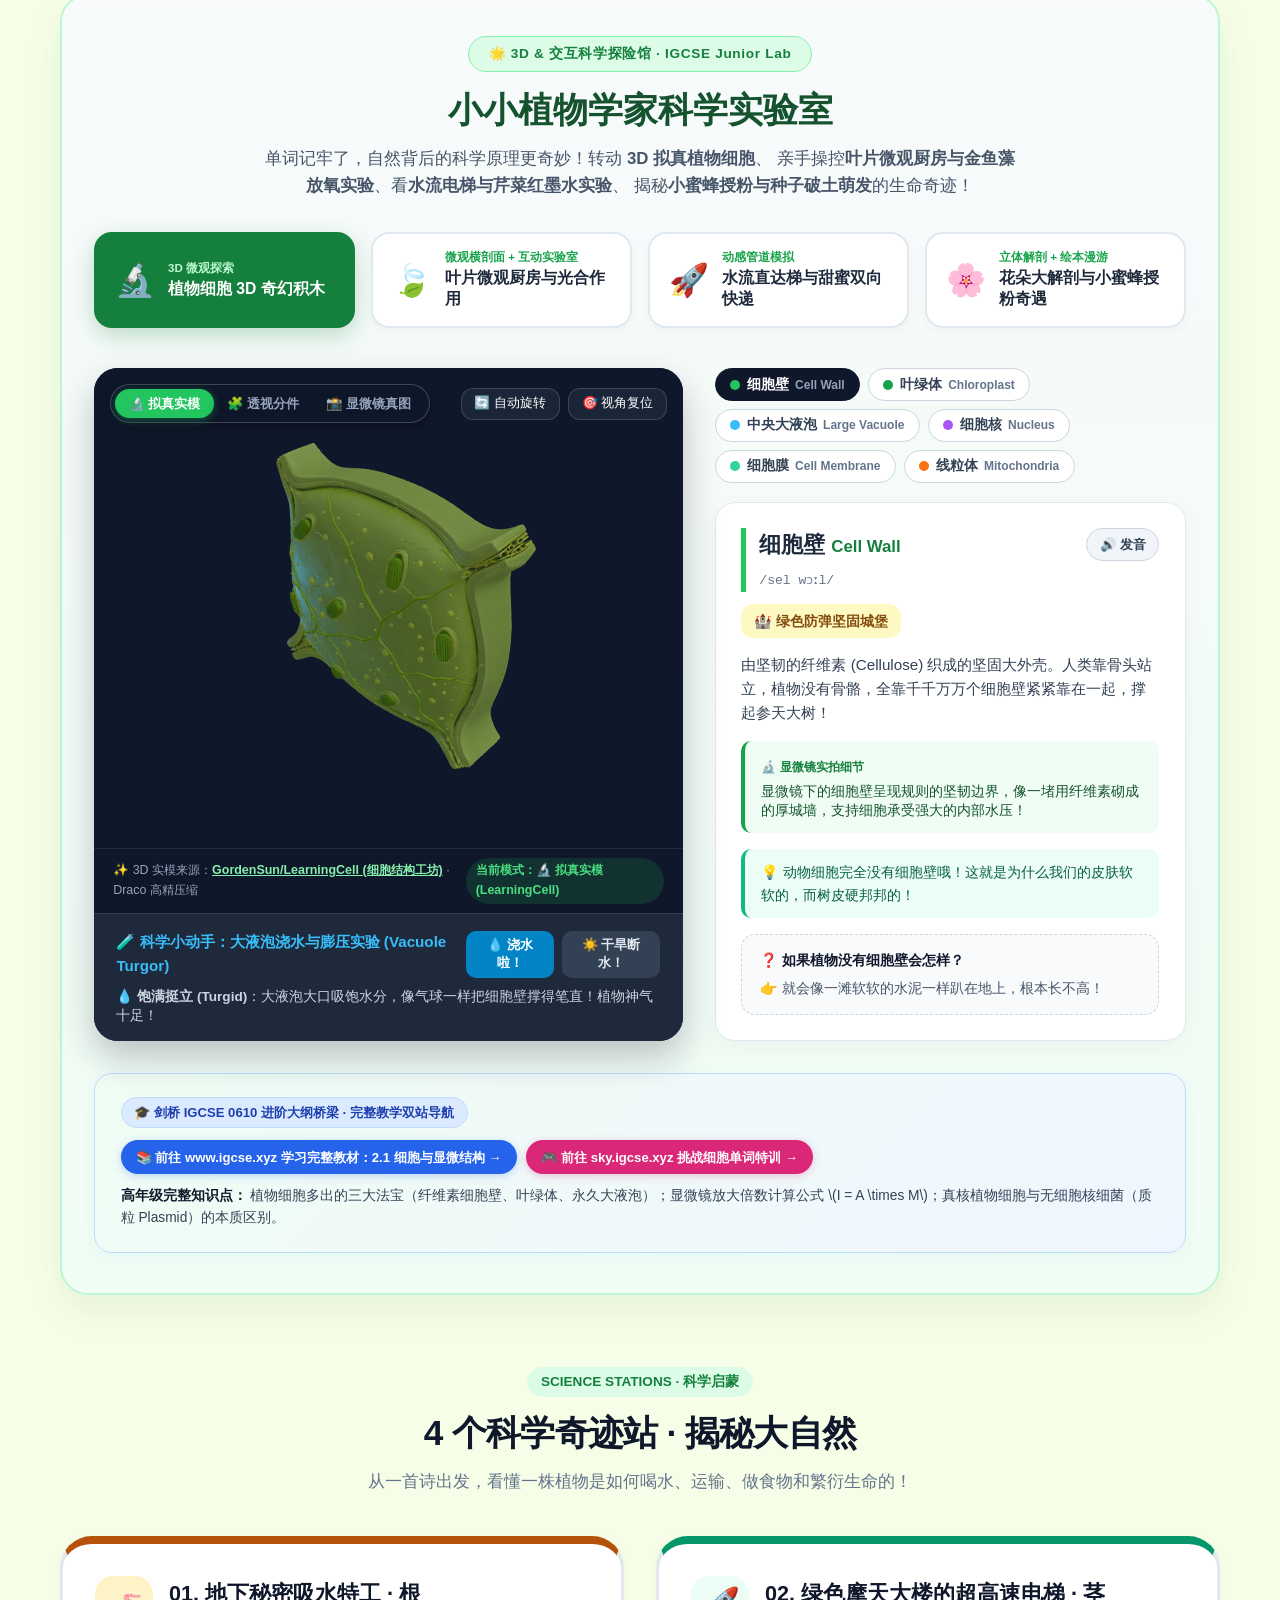
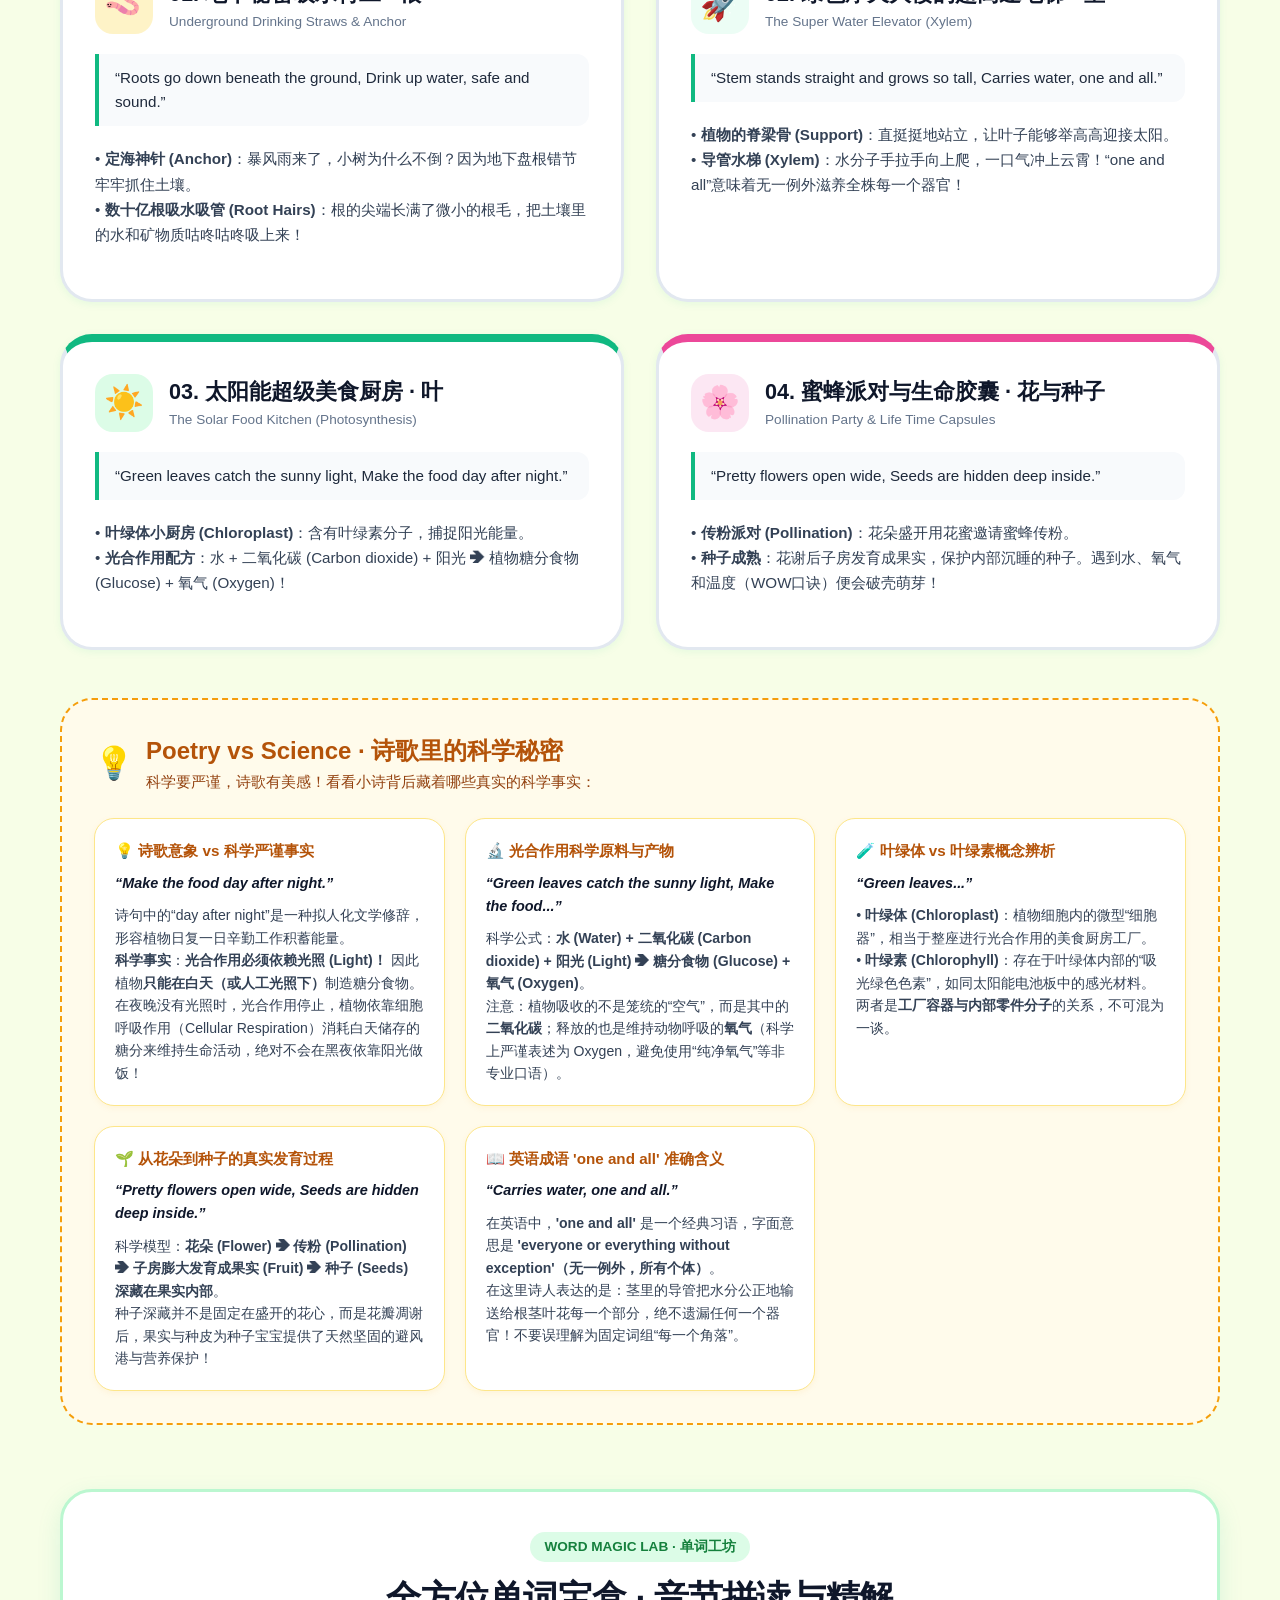
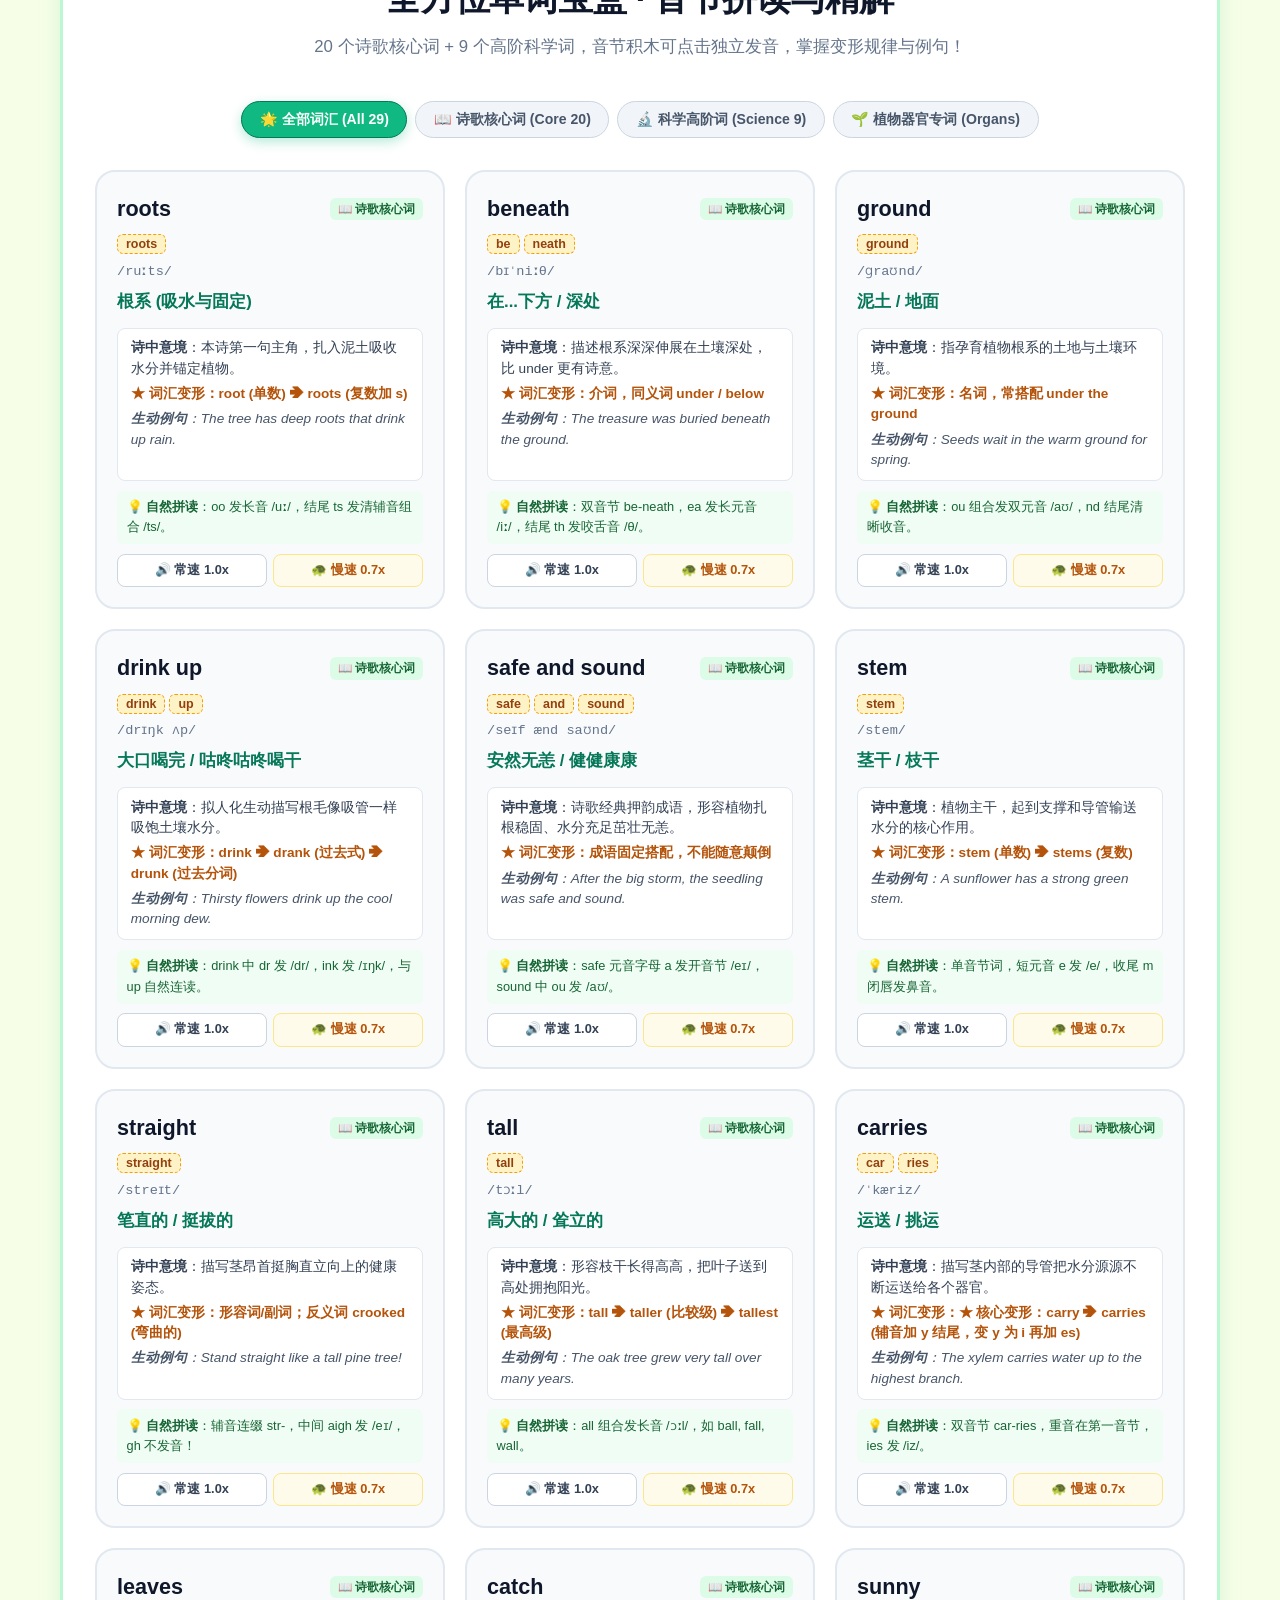
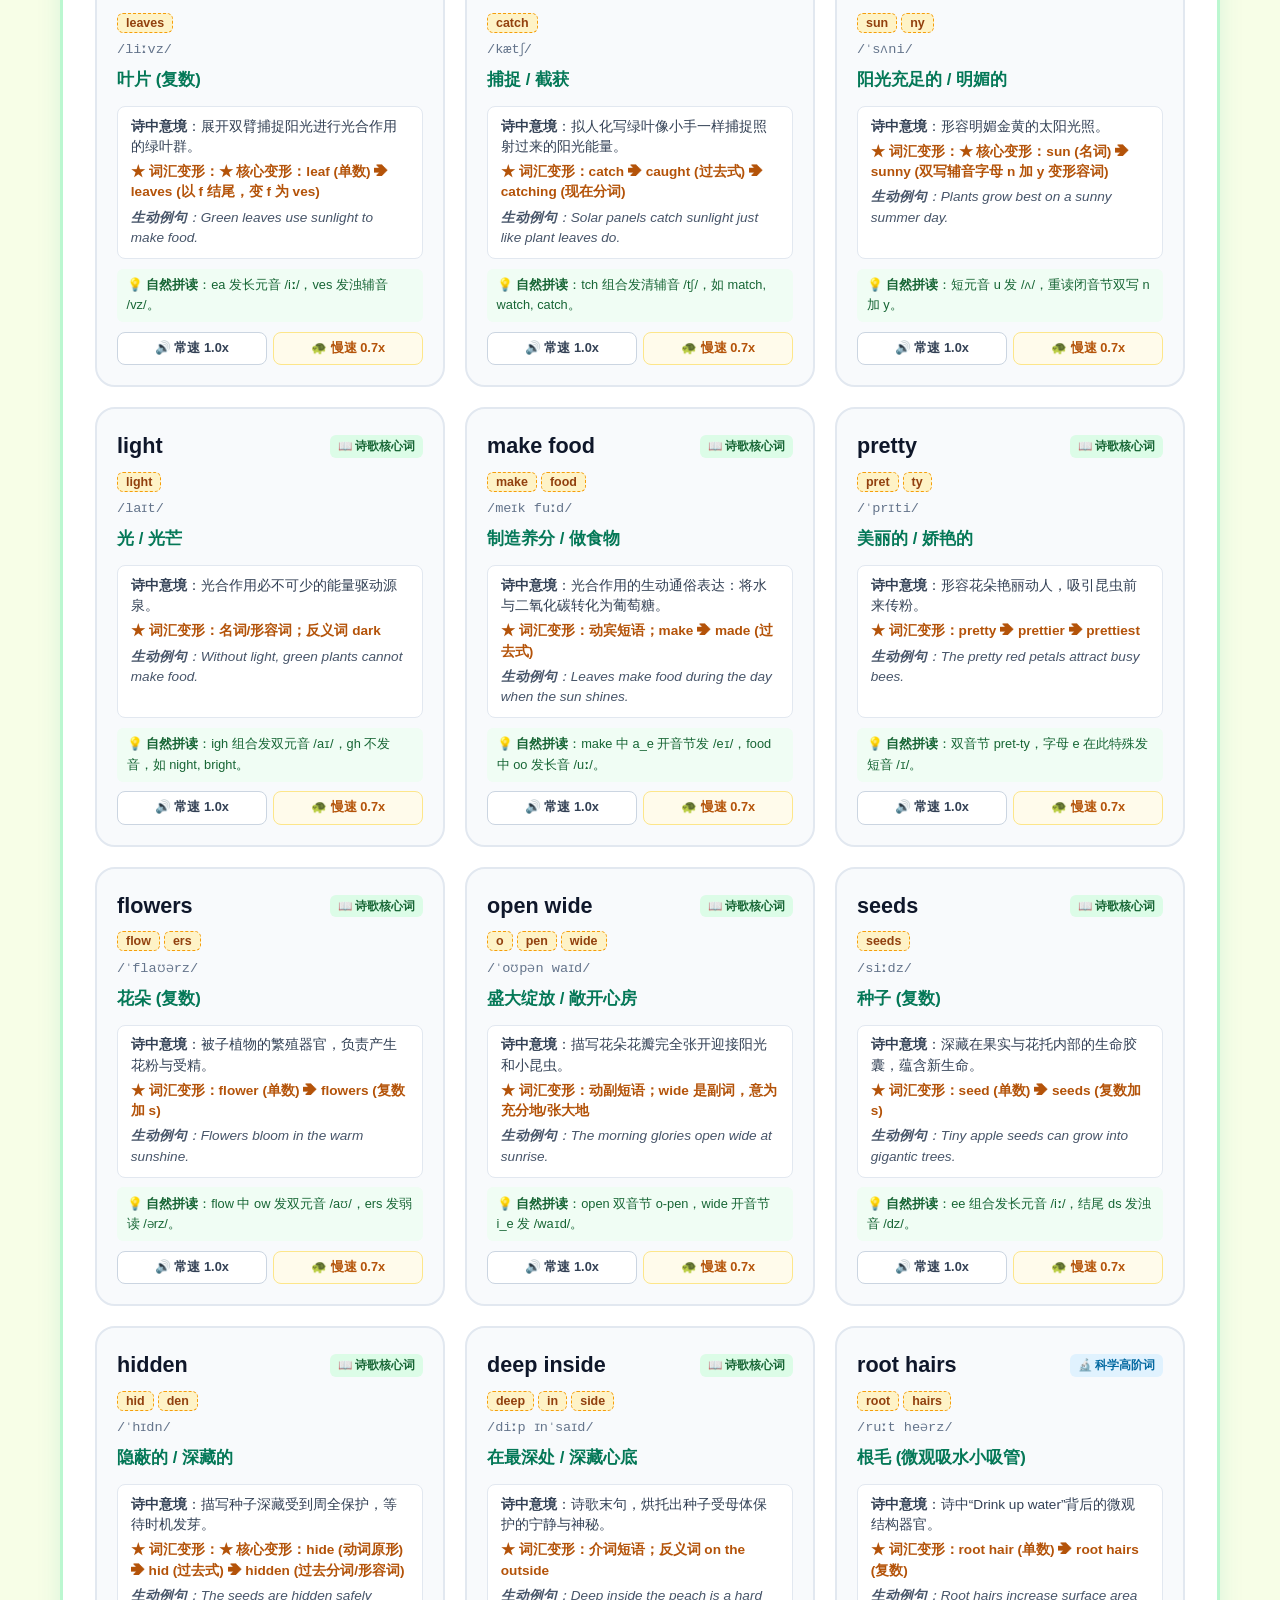
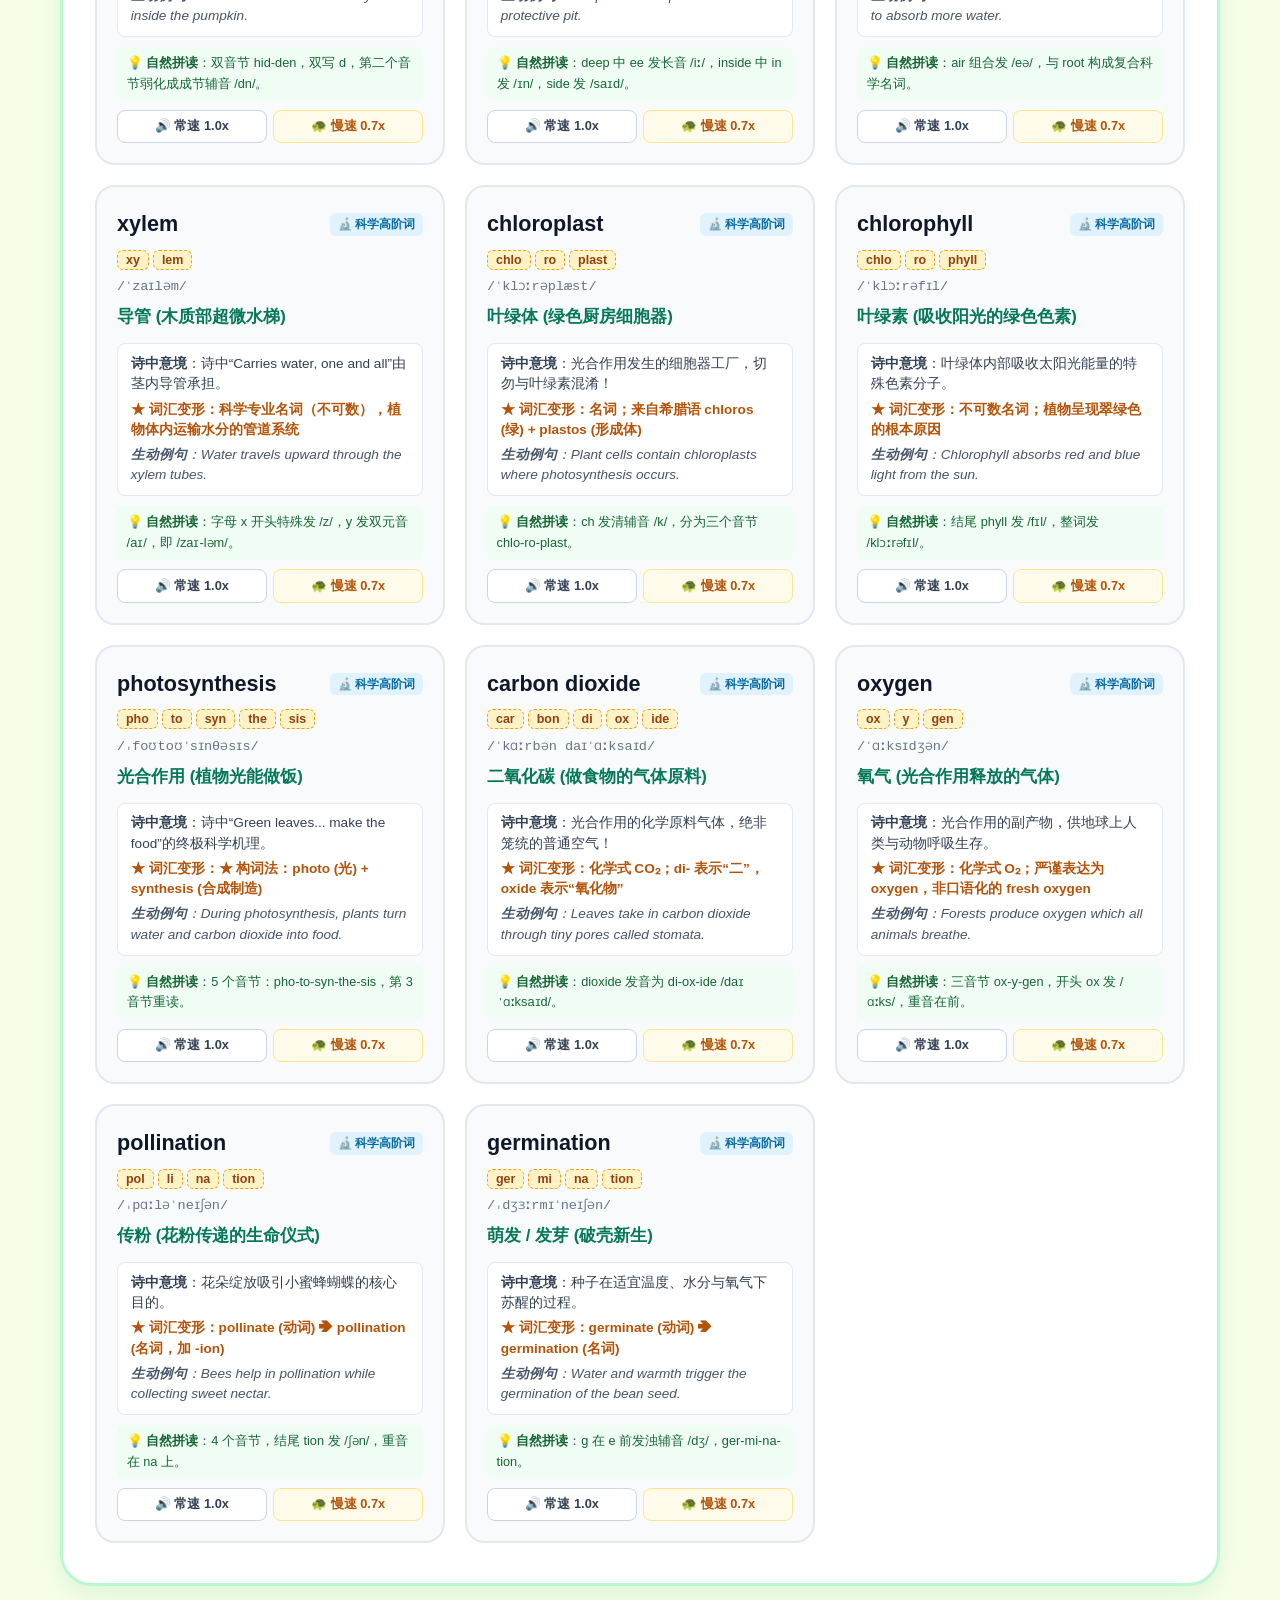
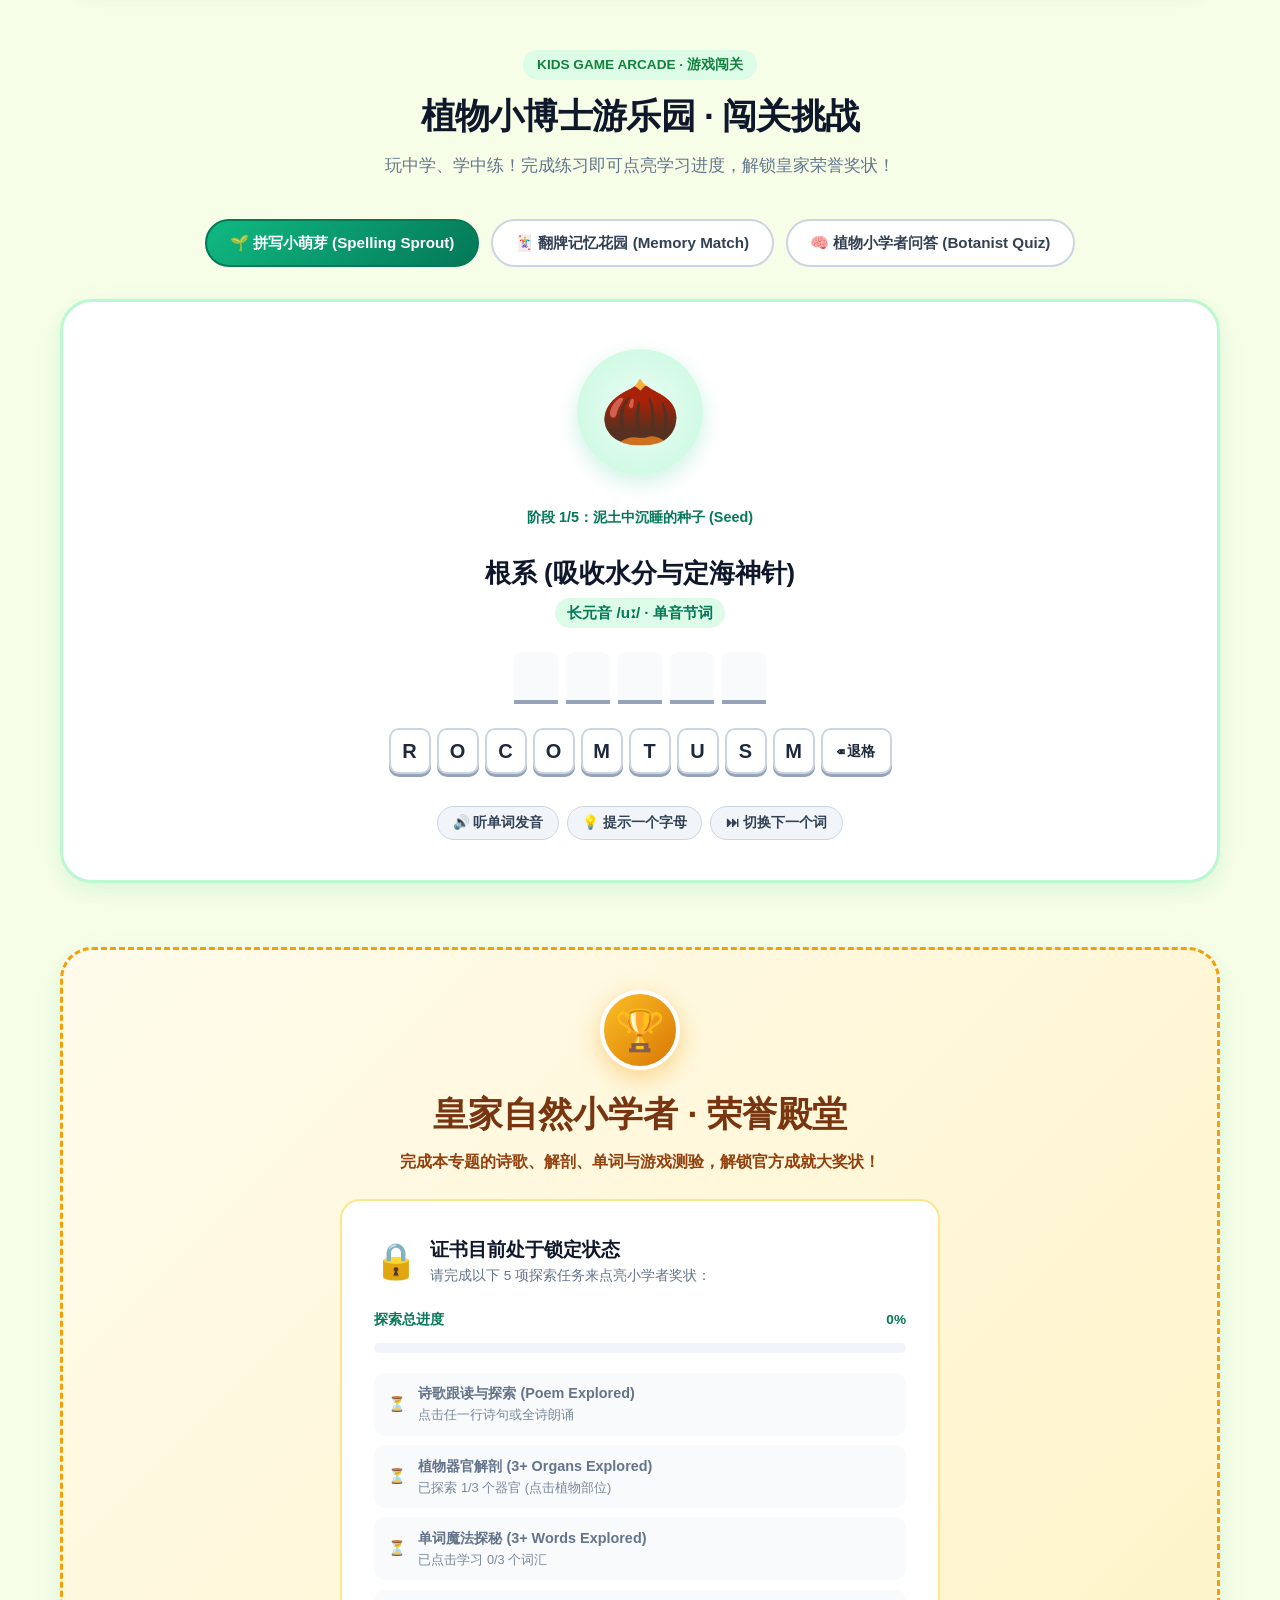
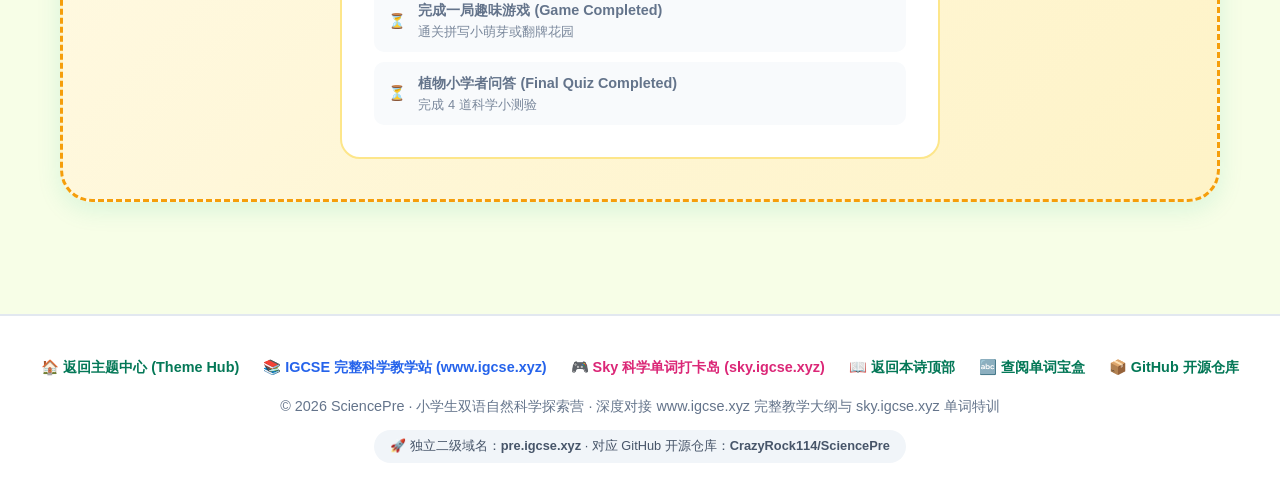
==== commit 576c4a18: "feat(models): integrate LearningCell 3D plant cell model and dual cross-linking to www.igcse.xyz and" ====
--- a/plants/index.html
+++ b/plants/index.html
@@ -55,18 +55,19 @@
 
   <main class="container">
 
-    <!-- 顶部横幅：主题导航与进阶互通 -->
+    <!-- 顶部横幅：主题导航与进阶双站互通 (明确区分 www.igcse.xyz 与 sky.igcse.xyz) -->
     <div class="announcement-banner">
       <div class="announcement-text" style="flex:1;">
         <span style="font-size:1.4rem;">🌱</span>
         <div>
-          <strong>SciencePre Theme 01: Plants</strong> · 正在学习经典自然启蒙英文诗！
-          完成下方探索与游戏可解锁专属小学者荣誉证书！
-        </div>
-      </div>
-      <div style="display:flex; gap:0.5rem; flex-wrap:wrap;">
-        <a href="/" class="portal-link" style="background:#f0fdf4;">🏠 浏览所有主题 (Theme Hub)</a>
-        <a href="https://sky.igcse.xyz" target="_blank" class="portal-link">🚀 切换到高年级 IGCSE 版 →</a>
+          <strong>SciencePre Theme 01: Plants</strong> · 小学生自然双语科学营！
+          已接入剑桥 IGCSE 0610 真实微观知识点与 3D 细胞实模，完成探索可解锁荣誉证书！
+        </div>
+      </div>
+      <div style="display:flex; gap:0.5rem; flex-wrap:wrap; align-items:center;">
+        <a href="/" class="portal-link" style="background:#f0fdf4;">🏠 主题中心 (Hub)</a>
+        <a href="https://www.igcse.xyz" target="_blank" class="portal-link" style="background:#eff6ff; border-color:#93c5fd; color:#1d4ed8;" title="高年级完整教学站，拥有完整教学大纲与深度实验">📚 www.igcse.xyz (完整教学站) →</a>
+        <a href="https://sky.igcse.xyz" target="_blank" class="portal-link" style="background:#fdf2f8; border-color:#fbcfe8; color:#be185d;" title="高年级单词特训岛，专门针对科学专业词汇量冲刺">🎮 sky.igcse.xyz (单词特训) →</a>
       </div>
     </div>
 
@@ -232,8 +233,9 @@
           <div class="cell-3d-stage">
             <div class="cell-3d-overlay-bar">
               <div class="cell-view-toggle">
-                <button class="cell-view-btn active" id="btn-view-3d">🎮 3D 拟真模型</button>
-                <button class="cell-view-btn" id="btn-view-microscope">🔬 显微镜真图对照</button>
+                <button class="cell-view-btn active" id="btn-view-3d" title="LearningCell 真实 3D 拟真模型">🔬 拟真实模</button>
+                <button class="cell-view-btn" id="btn-view-exploded" title="透视器官分件与点选">🧩 透视分件</button>
+                <button class="cell-view-btn" id="btn-view-microscope" title="显微镜实拍切片与微观图纸对照">📸 显微镜真图</button>
               </div>
               <div class="cell-3d-controls">
                 <button class="cell-ctrl-btn active" id="btn-cell-autospin">🔄 自动旋转</button>
@@ -243,6 +245,12 @@
 
             <!-- 3D WebGL 画布挂载点 -->
             <div class="cell-3d-viewport" id="cell-3d-canvas-container"></div>
+
+            <!-- LearningCell 模型鸣谢与状态提示条 -->
+            <div class="learningcell-credit-row">
+              <span class="learningcell-badge">✨ 3D 实模来源：<a href="https://github.com/GordenSun/LearningCell" target="_blank" rel="noopener">GordenSun/LearningCell (细胞结构工坊)</a> · Draco 高精压缩</span>
+              <span class="cell-model-mode-tag" id="cell-current-mode-tag">当前模式：🔬 拟真实模 (LearningCell)</span>
+            </div>
 
             <!-- 显微镜真实切片对照视图 (默认隐藏，切换显示) -->
             <div class="cell-microscope-viewport" id="cell-microscope-container" style="display:none;">
@@ -296,6 +304,24 @@
               <!-- JS 渲染器官详情卡片 -->
             </div>
           </div>
+        </div>
+
+        <!-- Station 1 剑桥 IGCSE 进阶大纲桥梁卡片 (深度链接 www.igcse.xyz & sky.igcse.xyz) -->
+        <div class="curriculum-bridge-card">
+          <div class="bridge-header">
+            <div class="bridge-tag">🎓 剑桥 IGCSE 0610 进阶大纲桥梁 · 完整教学双站导航</div>
+            <div class="bridge-links">
+              <a href="https://www.igcse.xyz/lessons/0610/2-1-cells" target="_blank" class="bridge-main-link" title="前往 www.igcse.xyz 完整教学站学习官方课程">
+                📚 前往 www.igcse.xyz 学习完整教材：2.1 细胞与显微结构 →
+              </a>
+              <a href="https://sky.igcse.xyz" target="_blank" class="bridge-word-link" title="前往 sky.igcse.xyz 单词打卡岛进行词汇特训">
+                🎮 前往 sky.igcse.xyz 挑战细胞单词特训 →
+              </a>
+            </div>
+          </div>
+          <p class="bridge-desc">
+            <strong>高年级完整知识点：</strong> 植物细胞多出的三大法宝（纤维素细胞壁、叶绿体、永久大液泡）；显微镜放大倍数计算公式 \(I = A \times M\)；真核植物细胞与无细胞核细菌（质粒 Plasmid）的本质区别。
+          </p>
         </div>
       </div>
 
@@ -404,6 +430,24 @@
             <div class="sim-toast normal" id="limiting-factor-toast"></div>
           </div>
         </div>
+
+        <!-- Station 2 剑桥 IGCSE 进阶大纲桥梁卡片 (深度链接 www.igcse.xyz & sky.igcse.xyz) -->
+        <div class="curriculum-bridge-card">
+          <div class="bridge-header">
+            <div class="bridge-tag">🎓 剑桥 IGCSE 0610 进阶大纲桥梁 · 完整教学双站导航</div>
+            <div class="bridge-links">
+              <a href="https://www.igcse.xyz/lessons/0610/6-1-photosynthesis" target="_blank" class="bridge-main-link" title="前往 www.igcse.xyz 完整教学站学习官方课程">
+                📚 前往 www.igcse.xyz 学习完整教材：6.1 光合作用与限制因素 →
+              </a>
+              <a href="https://sky.igcse.xyz" target="_blank" class="bridge-word-link" title="前往 sky.igcse.xyz 单词打卡岛进行词汇特训">
+                🎮 前往 sky.igcse.xyz 挑战光合词汇打卡 →
+              </a>
+            </div>
+          </div>
+          <p class="bridge-desc">
+            <strong>高年级完整知识点：</strong> 平衡化学方程式 \(6CO_2 + 6H_2O \xrightarrow{光与叶绿素} C_6H_{12}O_6 + 6O_2\)；叶绿素合成必需矿质元素镁（Magnesium）；气孔保水与进食的两难博弈；限制因素 (Limiting Factor) 决定反应上限。
+          </p>
+        </div>
       </div>
 
       <!-- 展厅 3: 水流电梯与双向甜蜜快递 -->
@@ -466,6 +510,24 @@
             </div>
           </div>
         </div>
+
+        <!-- Station 3 剑桥 IGCSE 进阶大纲桥梁卡片 (深度链接 www.igcse.xyz & sky.igcse.xyz) -->
+        <div class="curriculum-bridge-card">
+          <div class="bridge-header">
+            <div class="bridge-tag">🎓 剑桥 IGCSE 0610 进阶大纲桥梁 · 完整教学双站导航</div>
+            <div class="bridge-links">
+              <a href="https://www.igcse.xyz/lessons/0610/8-1-transport-plants" target="_blank" class="bridge-main-link" title="前往 www.igcse.xyz 完整教学站学习官方课程">
+                📚 前往 www.igcse.xyz 学习完整教材：8.1 植物体内的运输 →
+              </a>
+              <a href="https://sky.igcse.xyz" target="_blank" class="bridge-word-link" title="前往 sky.igcse.xyz 单词打卡岛进行词汇特训">
+                🎮 前往 sky.igcse.xyz 挑战运输词汇打卡 →
+              </a>
+            </div>
+          </div>
+          <p class="bridge-desc">
+            <strong>高年级完整知识点：</strong> 木质部由死细胞中空木质化导管构成，只单向向上运输水分与矿质离子；韧皮部由活细胞筛管构成，双向运输蔗糖与氨基酸；蒸腾拉力 (Transpiration Pull) 水分子内聚力；源与库 (Source & Sink) 季节转换。
+          </p>
+        </div>
       </div>
 
       <!-- 展厅 4: 花朵大解剖与小蜜蜂授粉奇遇 -->
@@ -507,6 +569,24 @@
               </div>
             </div>
           </div>
+        </div>
+
+        <!-- Station 4 剑桥 IGCSE 进阶大纲桥梁卡片 (深度链接 www.igcse.xyz & sky.igcse.xyz) -->
+        <div class="curriculum-bridge-card">
+          <div class="bridge-header">
+            <div class="bridge-tag">🎓 剑桥 IGCSE 0610 进阶大纲桥梁 · 完整教学双站导航</div>
+            <div class="bridge-links">
+              <a href="https://www.igcse.xyz/lessons/0610/16-1-reproduction" target="_blank" class="bridge-main-link" title="前往 www.igcse.xyz 完整教学站学习官方课程">
+                📚 前往 www.igcse.xyz 学习完整教材：16.1 植物有性生殖与传粉 →
+              </a>
+              <a href="https://sky.igcse.xyz" target="_blank" class="bridge-word-link" title="前往 sky.igcse.xyz 单词打卡岛进行词汇特训">
+                🎮 前往 sky.igcse.xyz 挑战生殖词汇打卡 →
+              </a>
+            </div>
+          </div>
+          <p class="bridge-desc">
+            <strong>高年级完整知识点：</strong> 虫媒花（大花瓣、蜜腺、黏性花粉）与风媒花（羽状柱头、垂挂花药、轻小花粉）的解剖结构对比；花粉管钻探受精机制；种子萌发 WOW (Water, Oxygen, Warmth) 必备三要素。
+          </p>
         </div>
       </div>
 
@@ -786,12 +866,13 @@
   <footer>
     <div class="footer-links">
       <a href="/">🏠 返回主题中心 (Theme Hub)</a>
-      <a href="https://sky.igcse.xyz" target="_blank">🌐 Sky's Science Word Lab (初高中版)</a>
+      <a href="https://www.igcse.xyz" target="_blank" style="color:#2563eb; font-weight:700;">📚 IGCSE 完整科学教学站 (www.igcse.xyz)</a>
+      <a href="https://sky.igcse.xyz" target="_blank" style="color:#db2777; font-weight:700;">🎮 Sky 科学单词打卡岛 (sky.igcse.xyz)</a>
       <a href="#poem-hero">📖 返回本诗顶部</a>
       <a href="#vocab">🔤 查阅单词宝盒</a>
       <a href="https://github.com/CrazyRock114/SciencePre" target="_blank">📦 GitHub 开源仓库</a>
     </div>
-    <p>© 2026 SciencePre · 平行于 IGCSE Science Word Lab 的小学生专题自然科学探索营</p>
+    <p>© 2026 SciencePre · 小学生双语自然科学探索营 · 深度对接 www.igcse.xyz 完整教学大纲与 sky.igcse.xyz 单词特训</p>
     <div class="domain-note">
       🚀 独立二级域名：<strong>pre.igcse.xyz</strong> · 对应 GitHub 开源仓库：<strong>CrazyRock114/SciencePre</strong>
     </div>
--- a/assets/css/science-lab.css
+++ b/assets/css/science-lab.css
@@ -1638,6 +1638,128 @@
   font-size: 0.76rem;
   color: #9d174d;
   font-weight: 600;
+}
+
+/* -------------------------------------------------------------------------
+   LearningCell 3D 模型来源与状态栏
+   ------------------------------------------------------------------------- */
+.learningcell-credit-row {
+  display: flex;
+  justify-content: space-between;
+  align-items: center;
+  background: #0f172a;
+  border-top: 1px solid rgba(255, 255, 255, 0.08);
+  padding: 0.55rem 1.2rem;
+  font-size: 0.78rem;
+  color: #94a3b8;
+}
+
+.learningcell-badge a {
+  color: #86efac;
+  text-decoration: underline;
+  font-weight: 700;
+}
+
+.learningcell-badge a:hover {
+  color: #4ade80;
+}
+
+.cell-model-mode-tag {
+  background: rgba(34, 197, 94, 0.15);
+  color: #4ade80;
+  padding: 0.2rem 0.6rem;
+  border-radius: 50px;
+  font-weight: 700;
+}
+
+/* -------------------------------------------------------------------------
+   剑桥 IGCSE 进阶大纲桥梁卡片 (深度链接 www.igcse.xyz 与 sky.igcse.xyz)
+   ------------------------------------------------------------------------- */
+.curriculum-bridge-card {
+  margin-top: 2rem;
+  background: linear-gradient(135deg, #f0fdf4 0%, #eff6ff 100%);
+  border: 1.5px solid #bfdbfe;
+  border-radius: 18px;
+  padding: 1.4rem 1.6rem;
+  box-shadow: 0 4px 16px rgba(59, 130, 246, 0.06);
+}
+
+.bridge-header {
+  display: flex;
+  justify-content: space-between;
+  align-items: center;
+  flex-wrap: wrap;
+  gap: 0.8rem;
+  margin-bottom: 0.7rem;
+}
+
+.bridge-tag {
+  font-size: 0.82rem;
+  font-weight: 800;
+  color: #1e40af;
+  background: #dbeafe;
+  padding: 0.25rem 0.8rem;
+  border-radius: 50px;
+  border: 1px solid #bfdbfe;
+}
+
+.bridge-links {
+  display: flex;
+  gap: 0.6rem;
+  flex-wrap: wrap;
+}
+
+.bridge-main-link {
+  display: inline-flex;
+  align-items: center;
+  gap: 0.3rem;
+  background: #2563eb;
+  color: #ffffff;
+  font-size: 0.82rem;
+  font-weight: 700;
+  padding: 0.4rem 0.95rem;
+  border-radius: 50px;
+  text-decoration: none;
+  transition: all 0.2s ease;
+  box-shadow: 0 2px 8px rgba(37, 99, 235, 0.25);
+}
+
+.bridge-main-link:hover {
+  background: #1d4ed8;
+  transform: translateY(-1px);
+  box-shadow: 0 4px 12px rgba(37, 99, 235, 0.35);
+}
+
+.bridge-word-link {
+  display: inline-flex;
+  align-items: center;
+  gap: 0.3rem;
+  background: #db2777;
+  color: #ffffff;
+  font-size: 0.82rem;
+  font-weight: 700;
+  padding: 0.4rem 0.95rem;
+  border-radius: 50px;
+  text-decoration: none;
+  transition: all 0.2s ease;
+  box-shadow: 0 2px 8px rgba(219, 39, 119, 0.25);
+}
+
+.bridge-word-link:hover {
+  background: #be185d;
+  transform: translateY(-1px);
+  box-shadow: 0 4px 12px rgba(219, 39, 119, 0.35);
+}
+
+.bridge-desc {
+  font-size: 0.86rem;
+  color: #334155;
+  line-height: 1.6;
+  margin: 0;
+}
+
+.bridge-desc strong {
+  color: #0f172a;
 }
 
 /* ==========================================================================
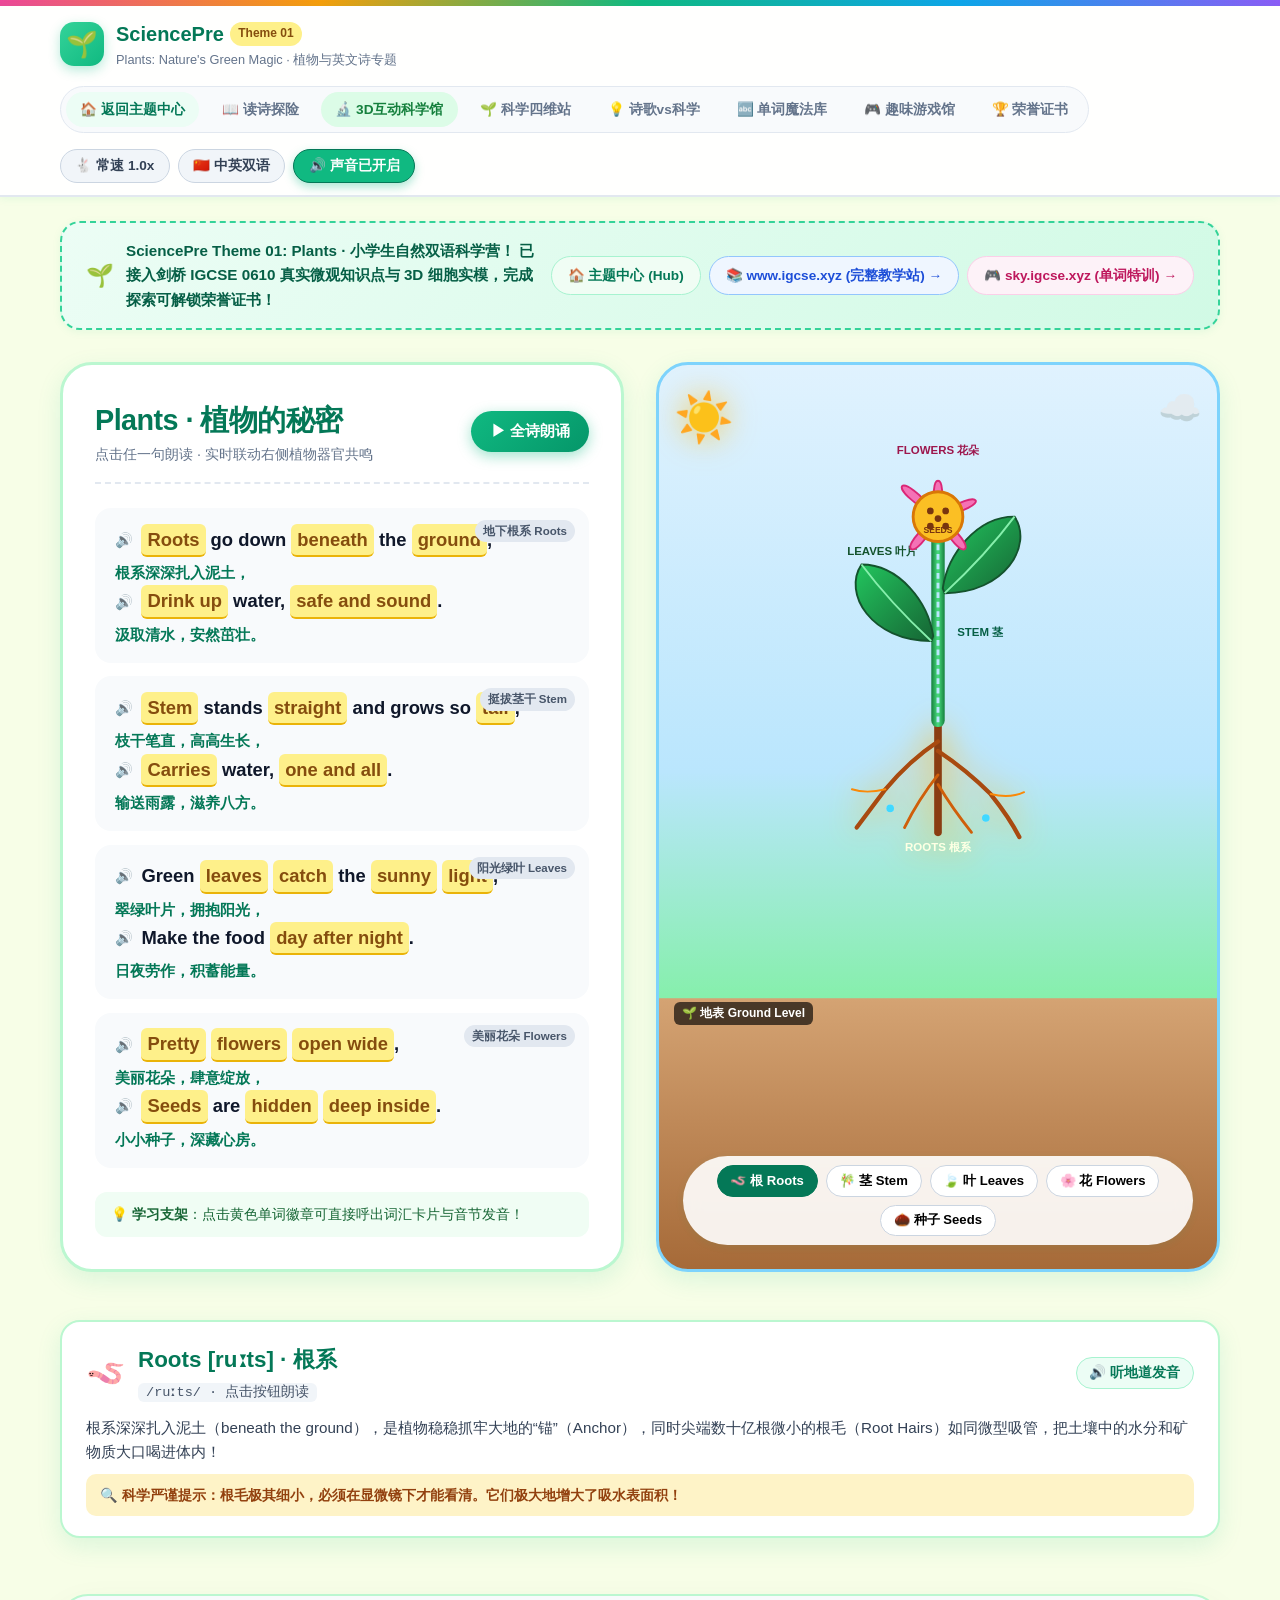
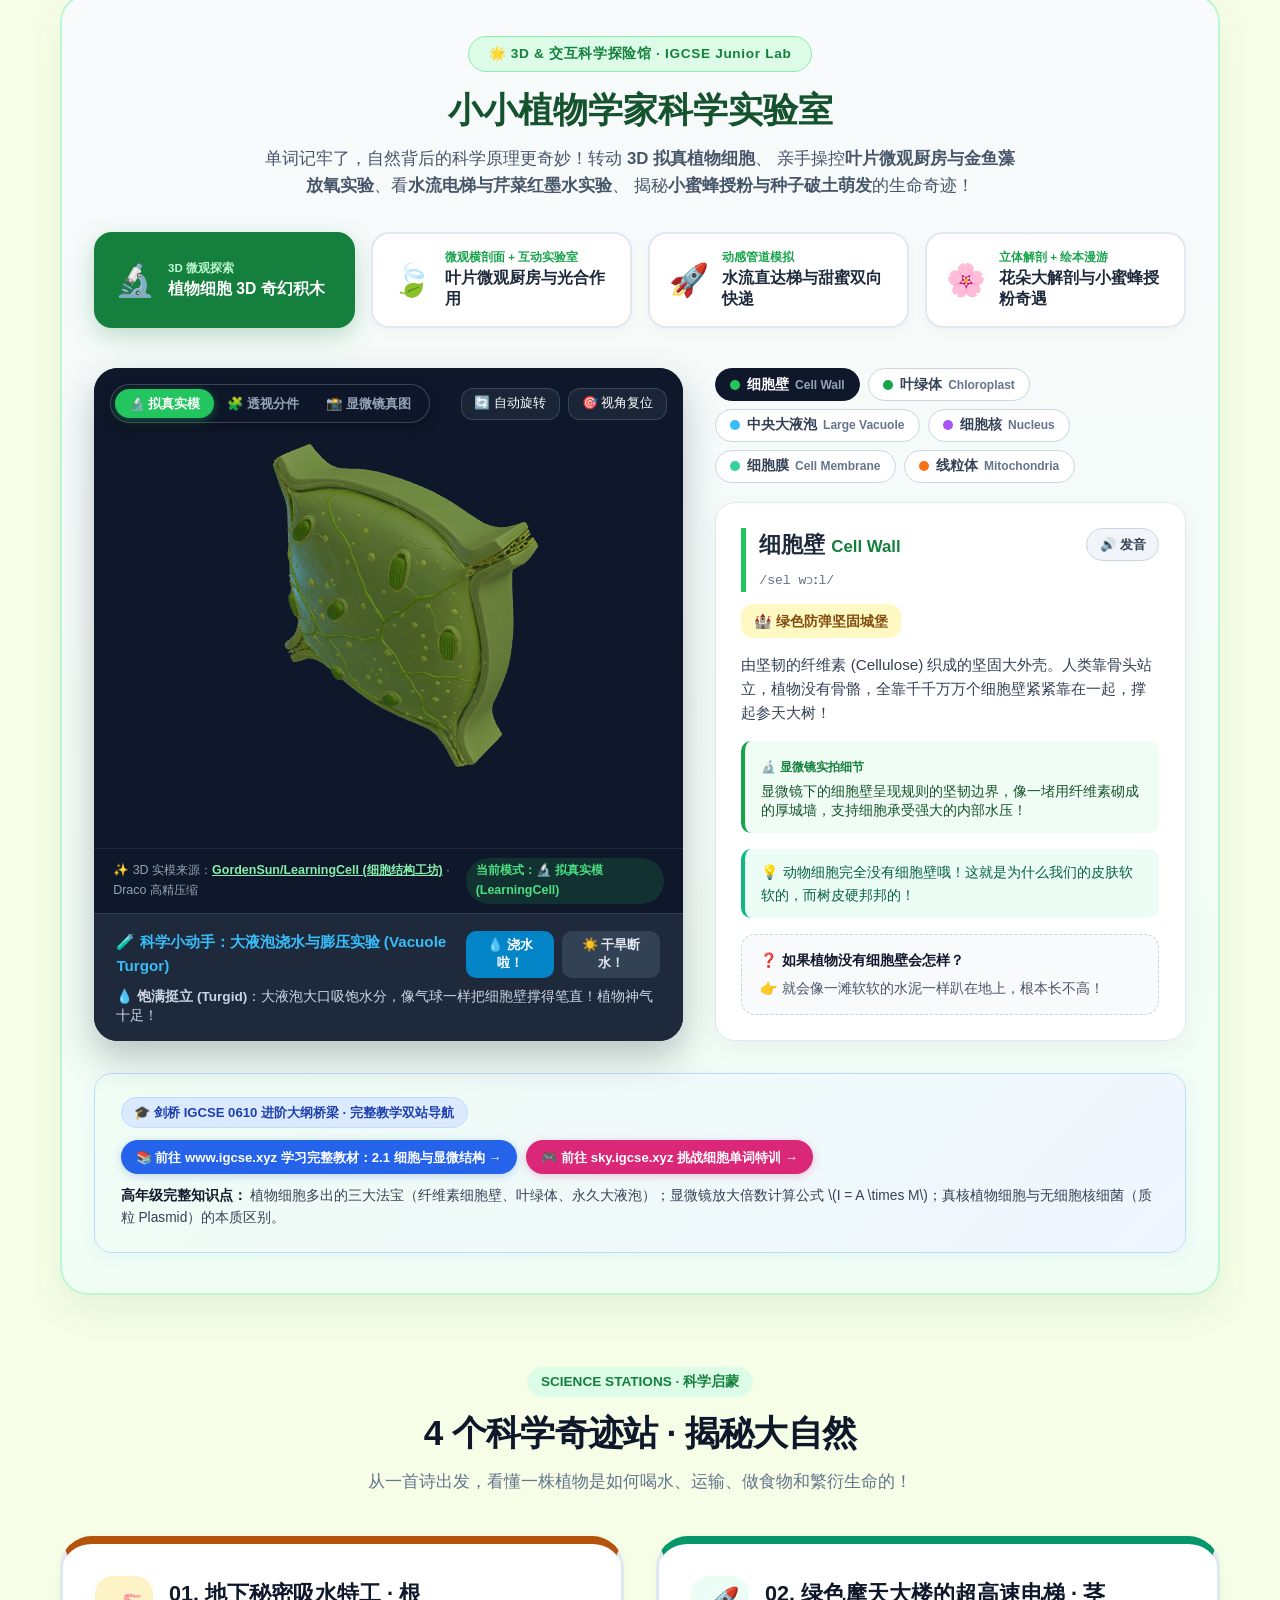
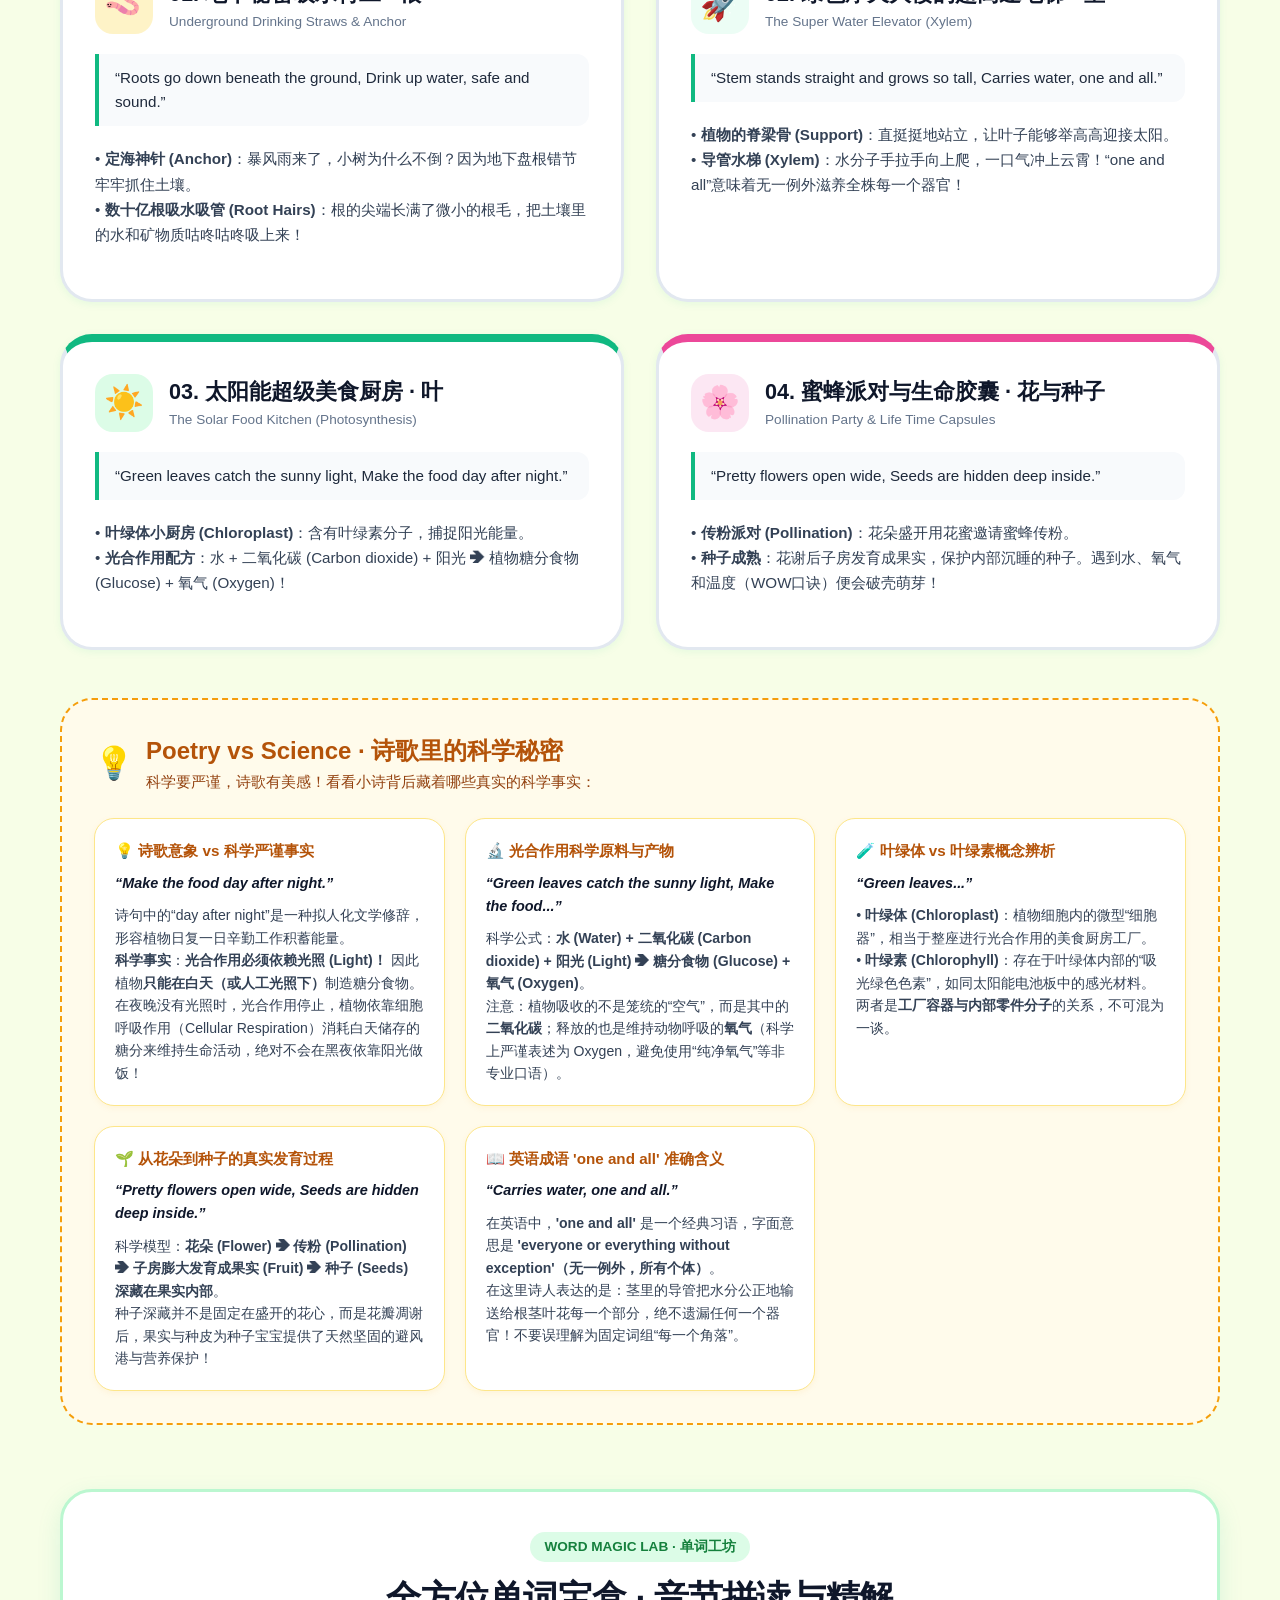
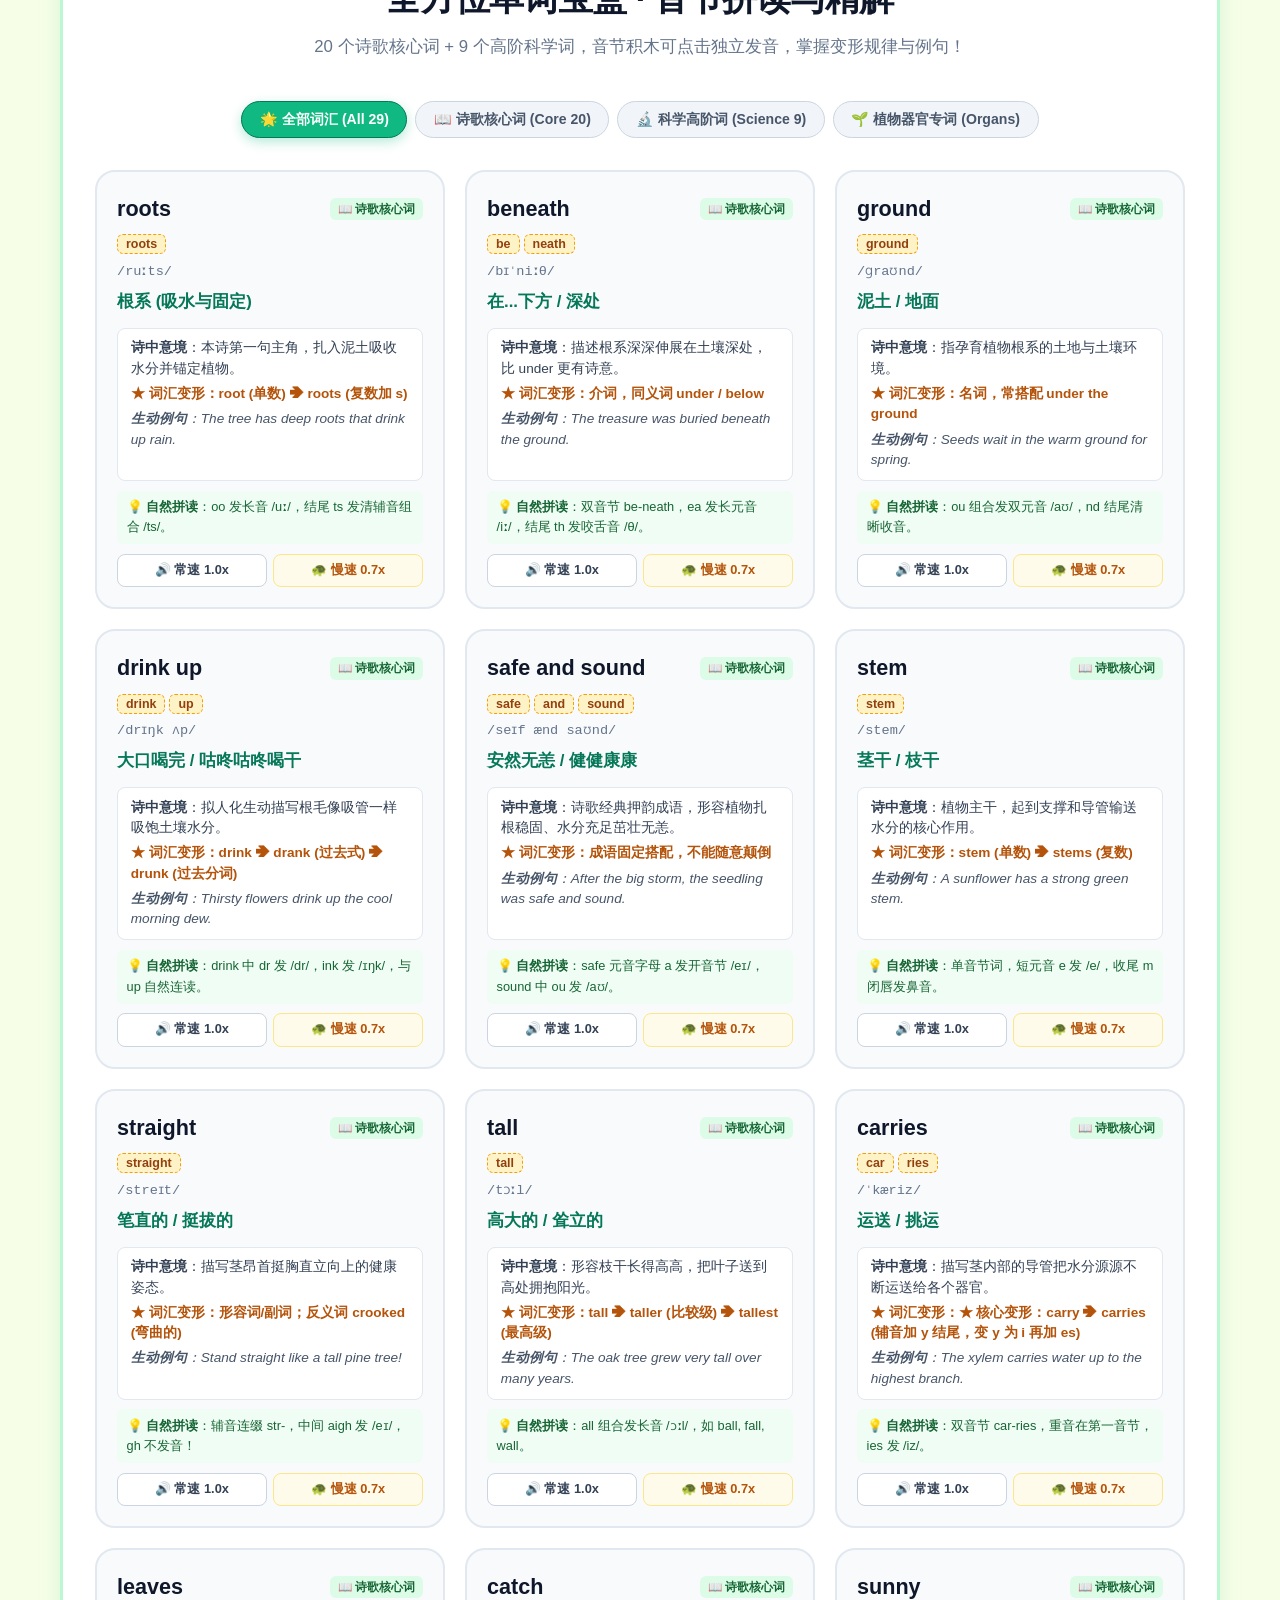
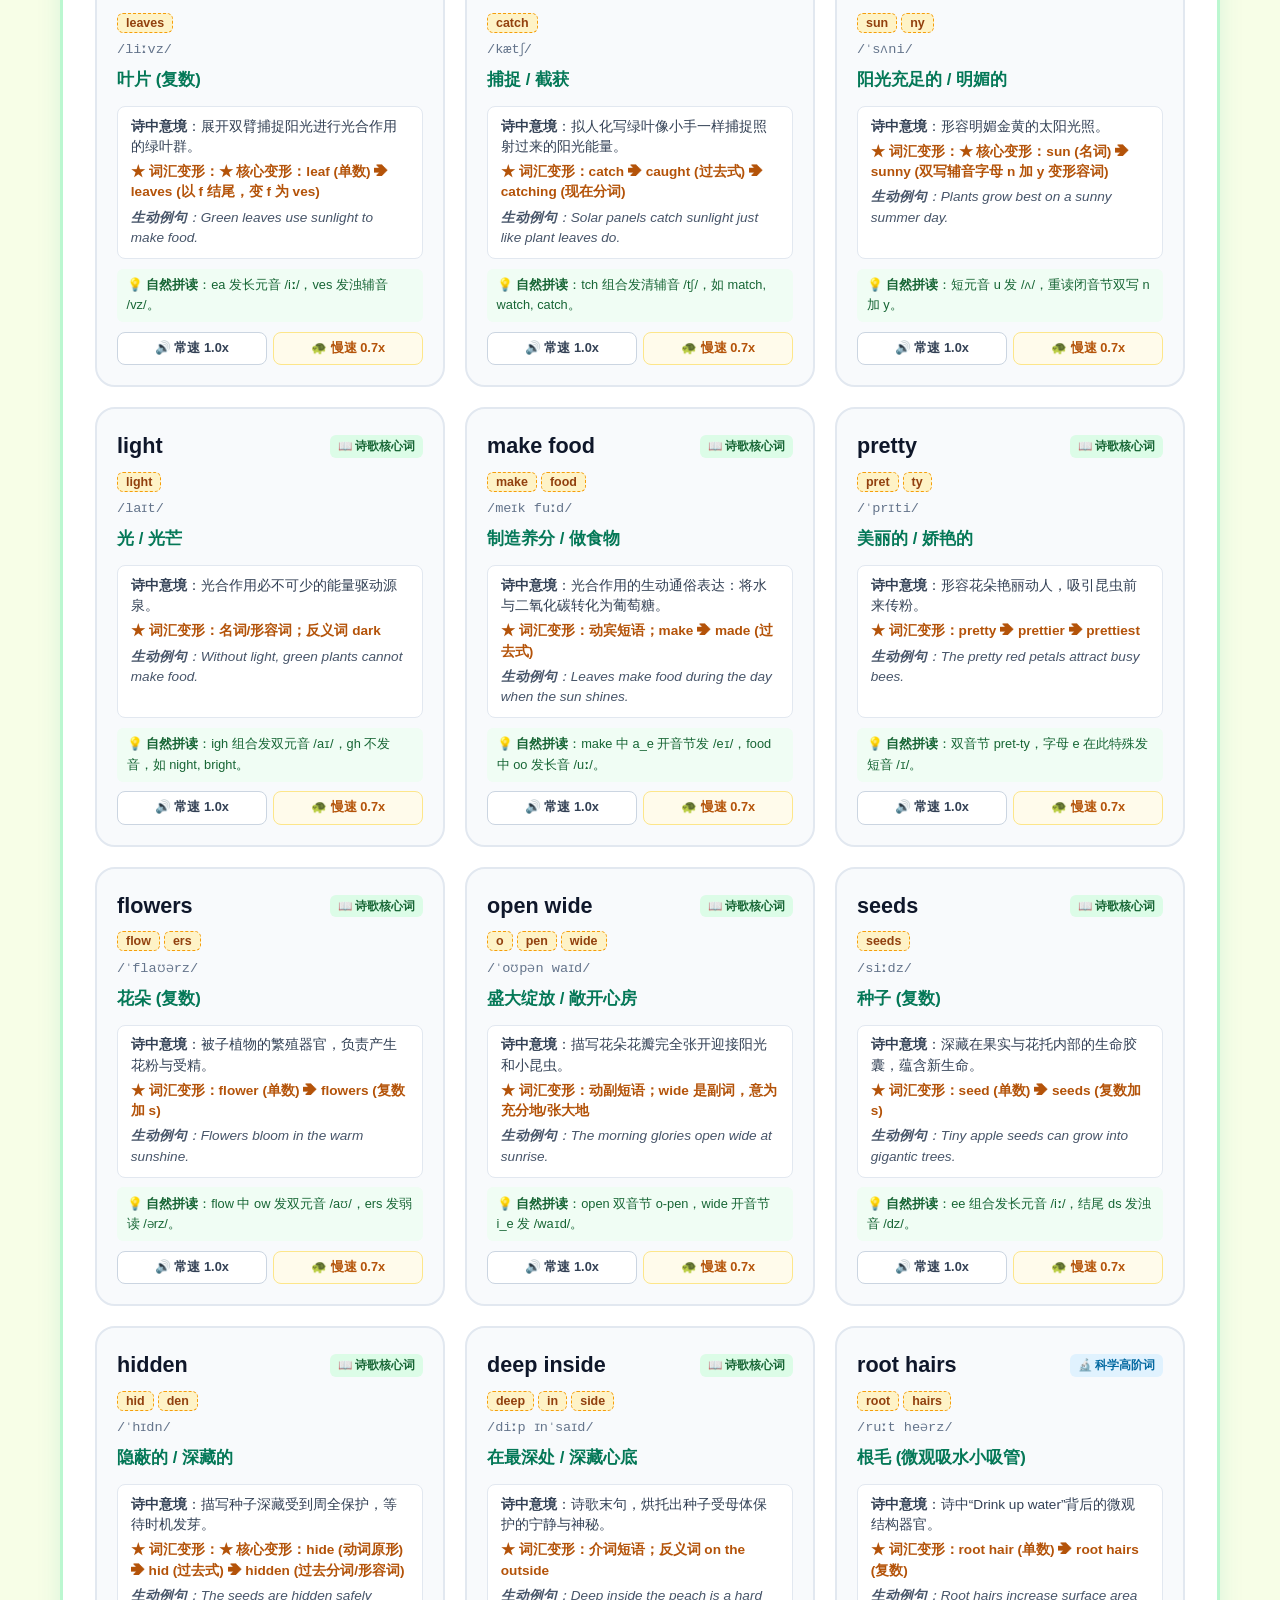
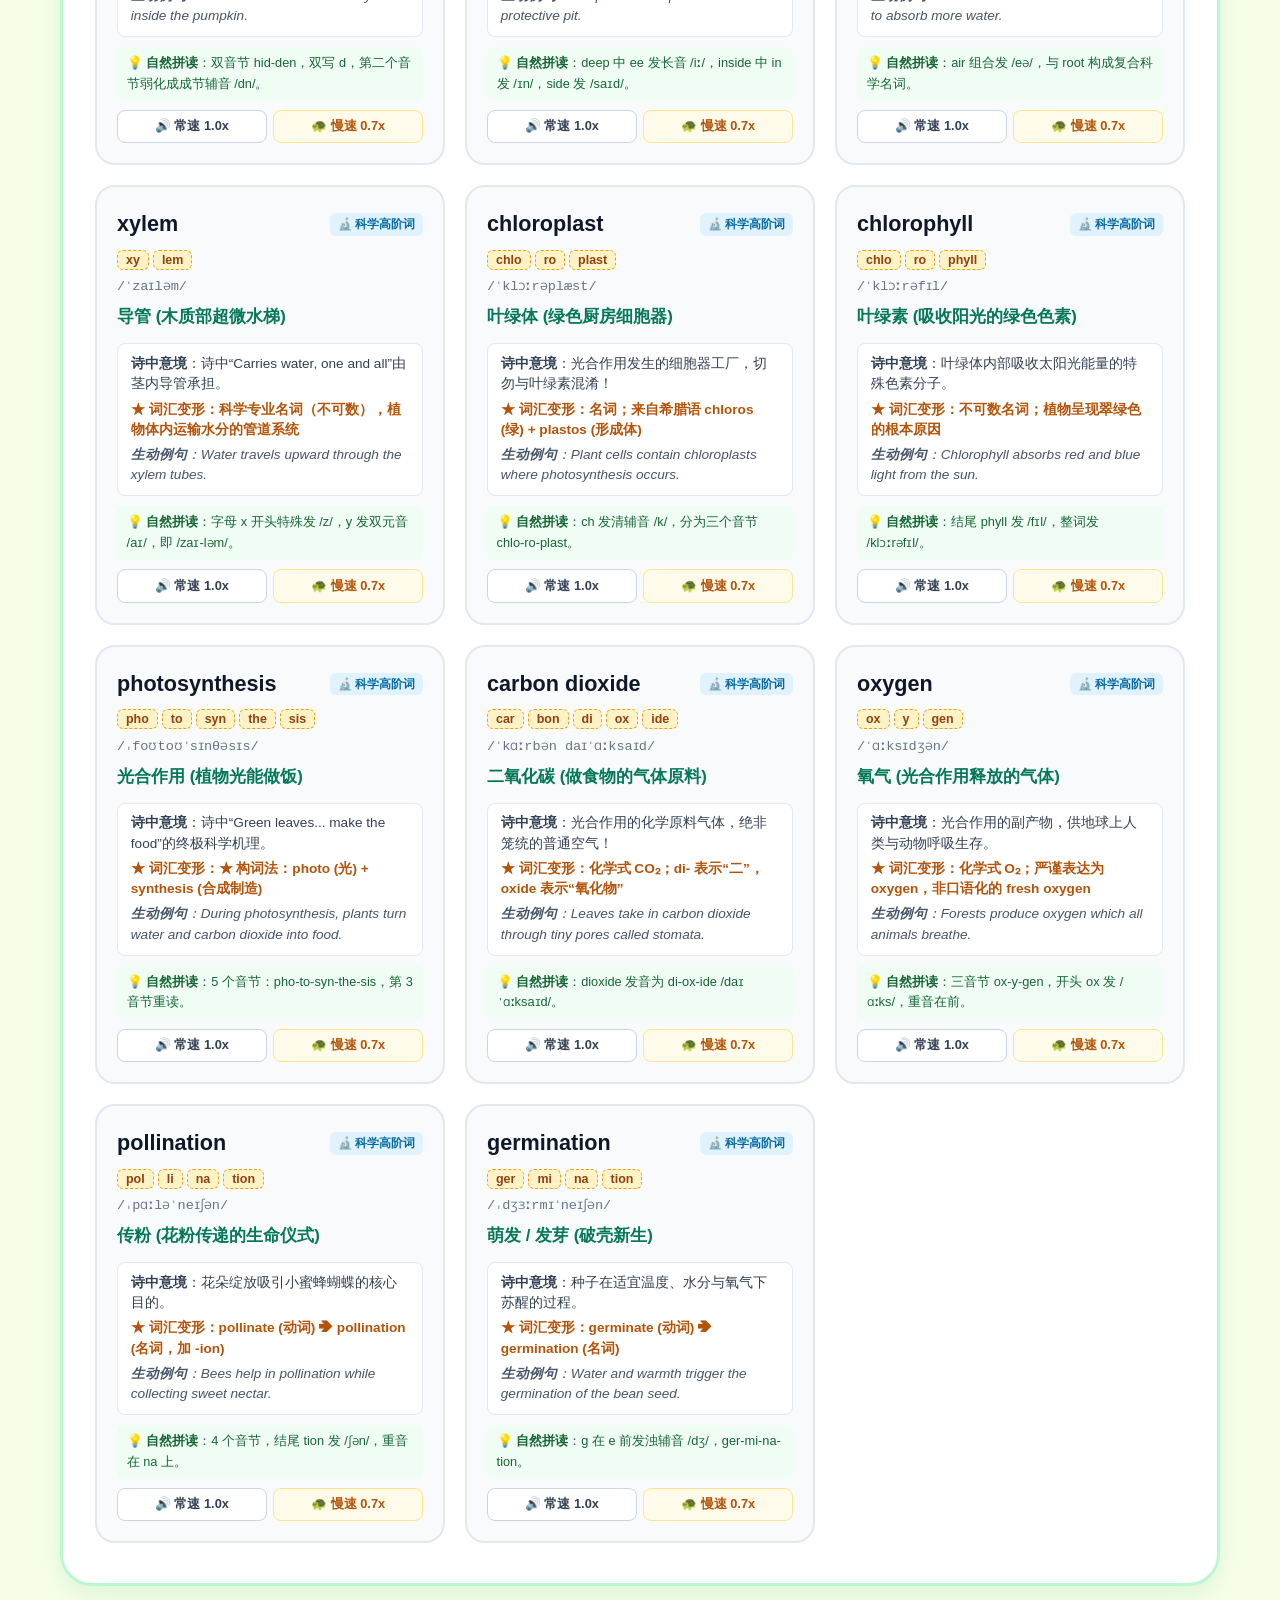
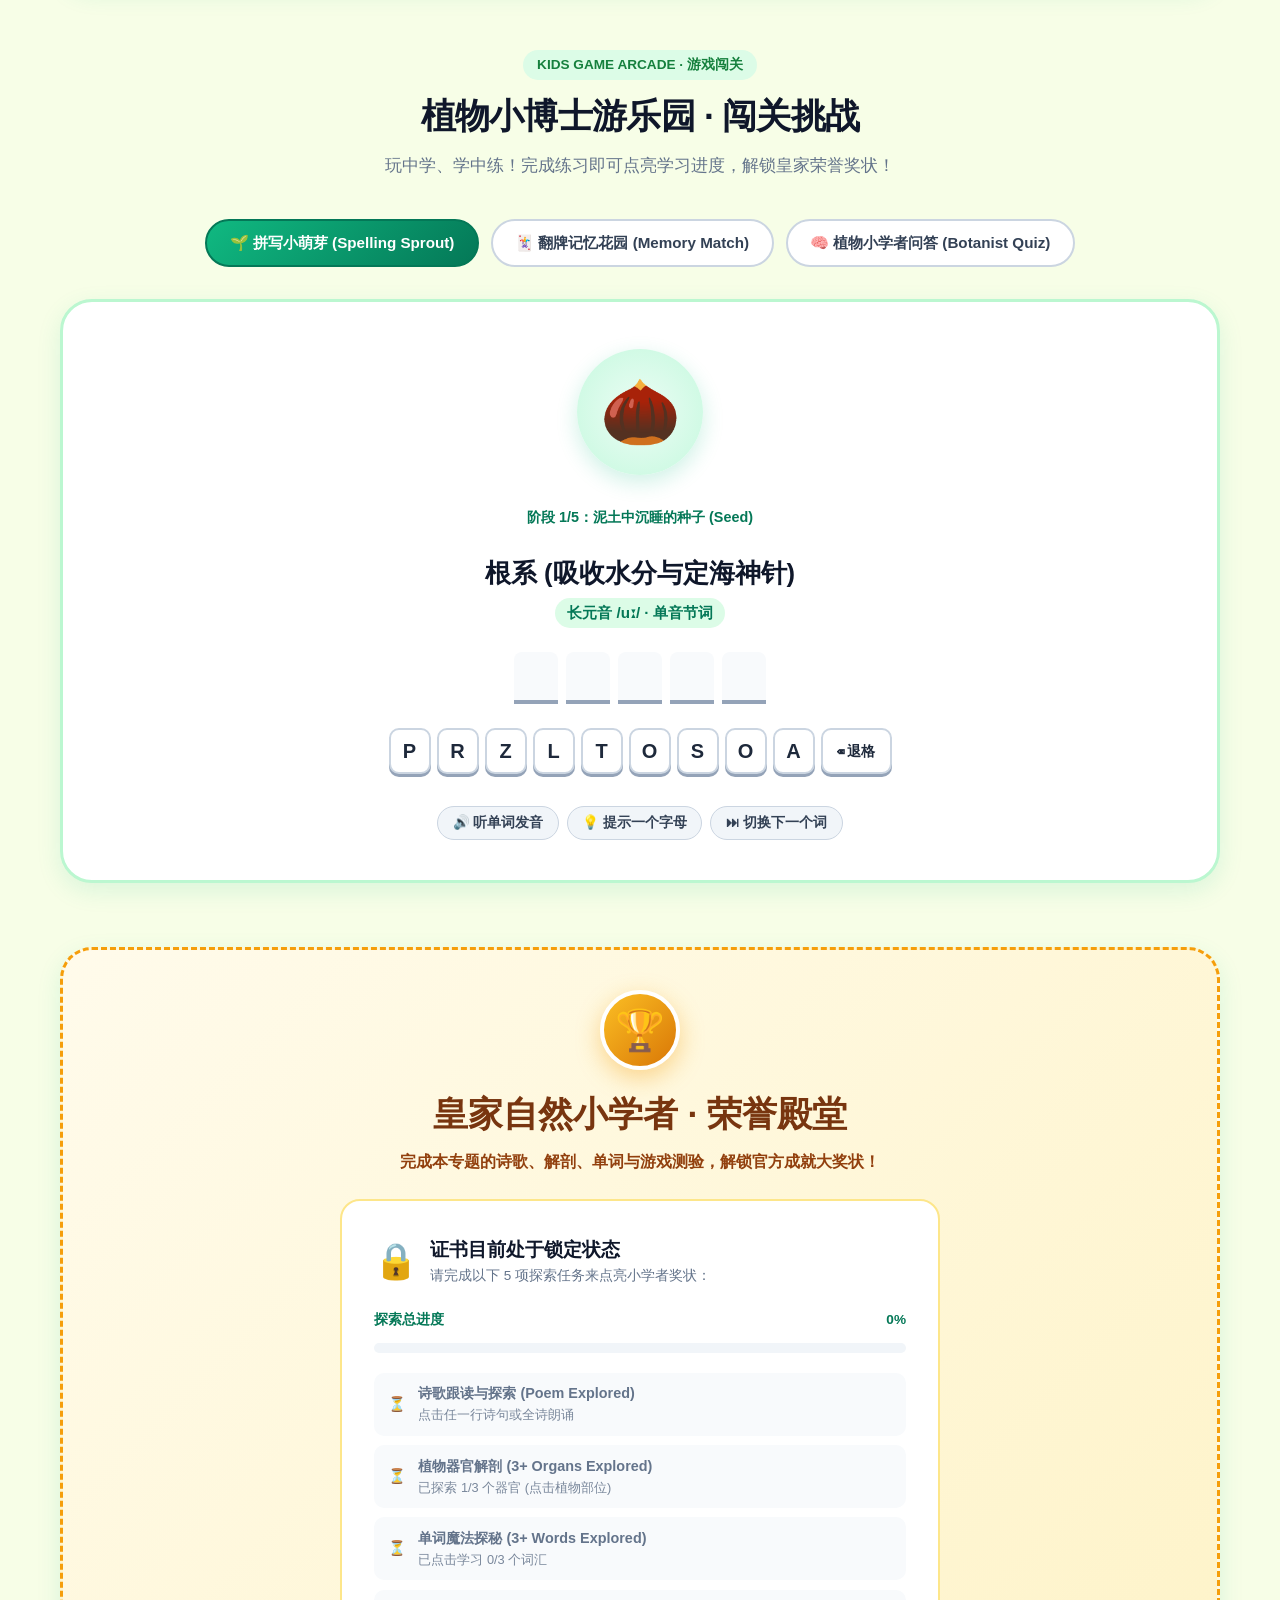
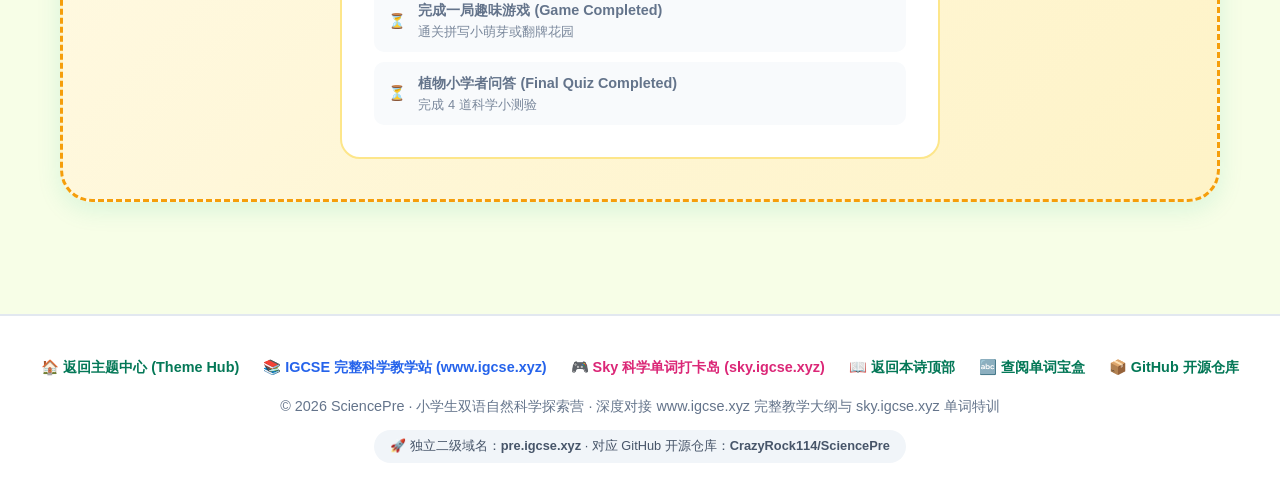
==== commit 903001d9: "feat(nav): integrate universal ecosystem nav and remove legacy announcement banner" ====
--- a/plants/index.html
+++ b/plants/index.html
@@ -9,8 +9,12 @@
   <link rel="stylesheet" href="/assets/css/base.css">
   <link rel="stylesheet" href="/assets/css/plants.css">
   <link rel="stylesheet" href="/assets/css/science-lab.css">
+  <!-- 母舰通用全域生态导航顶栏 -->
+  <script src="https://igcse.xyz/ecosystem-nav.js" defer></script>
 </head>
 <body>
+  <!-- 全域生态导航顶栏 (高亮低年级自然启蒙) -->
+  <igcse-nav active="pre"></igcse-nav>
 
   <!-- 彩虹装饰线 -->
   <div class="rainbow-bar"></div>
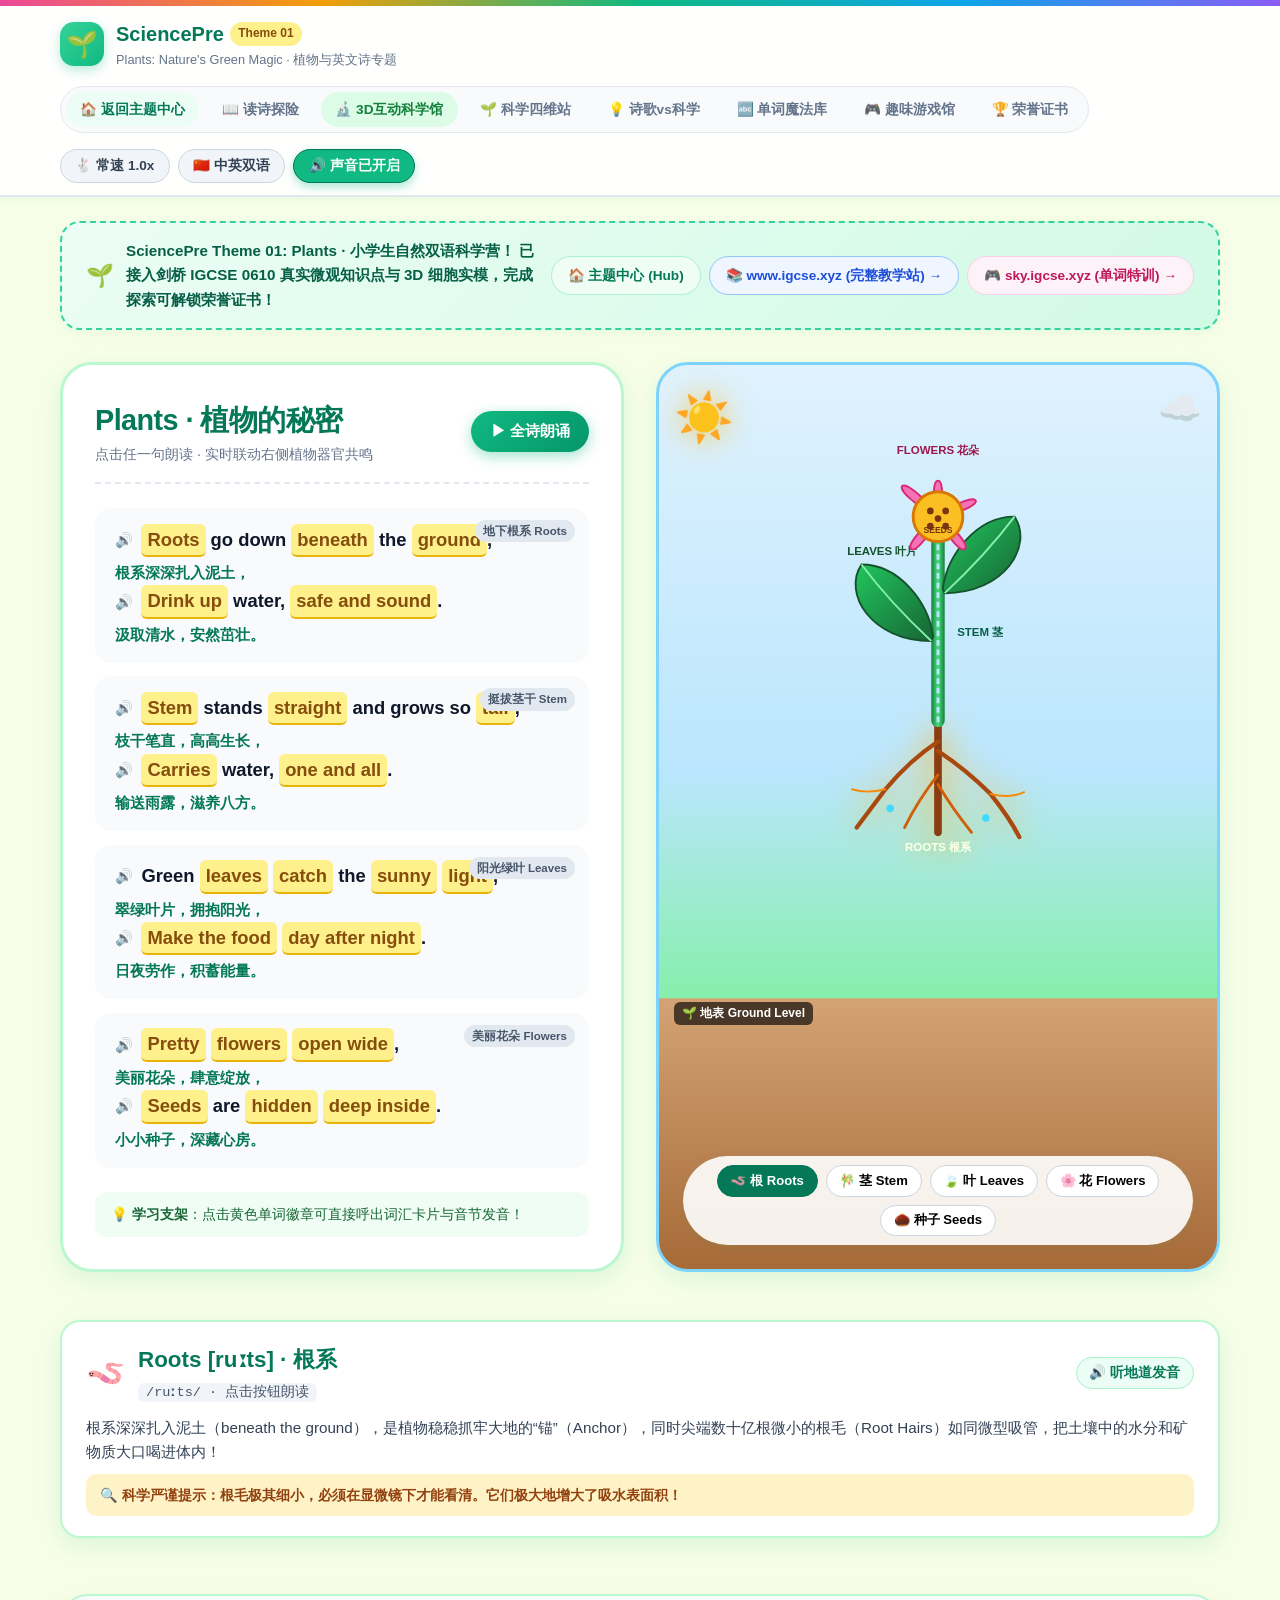
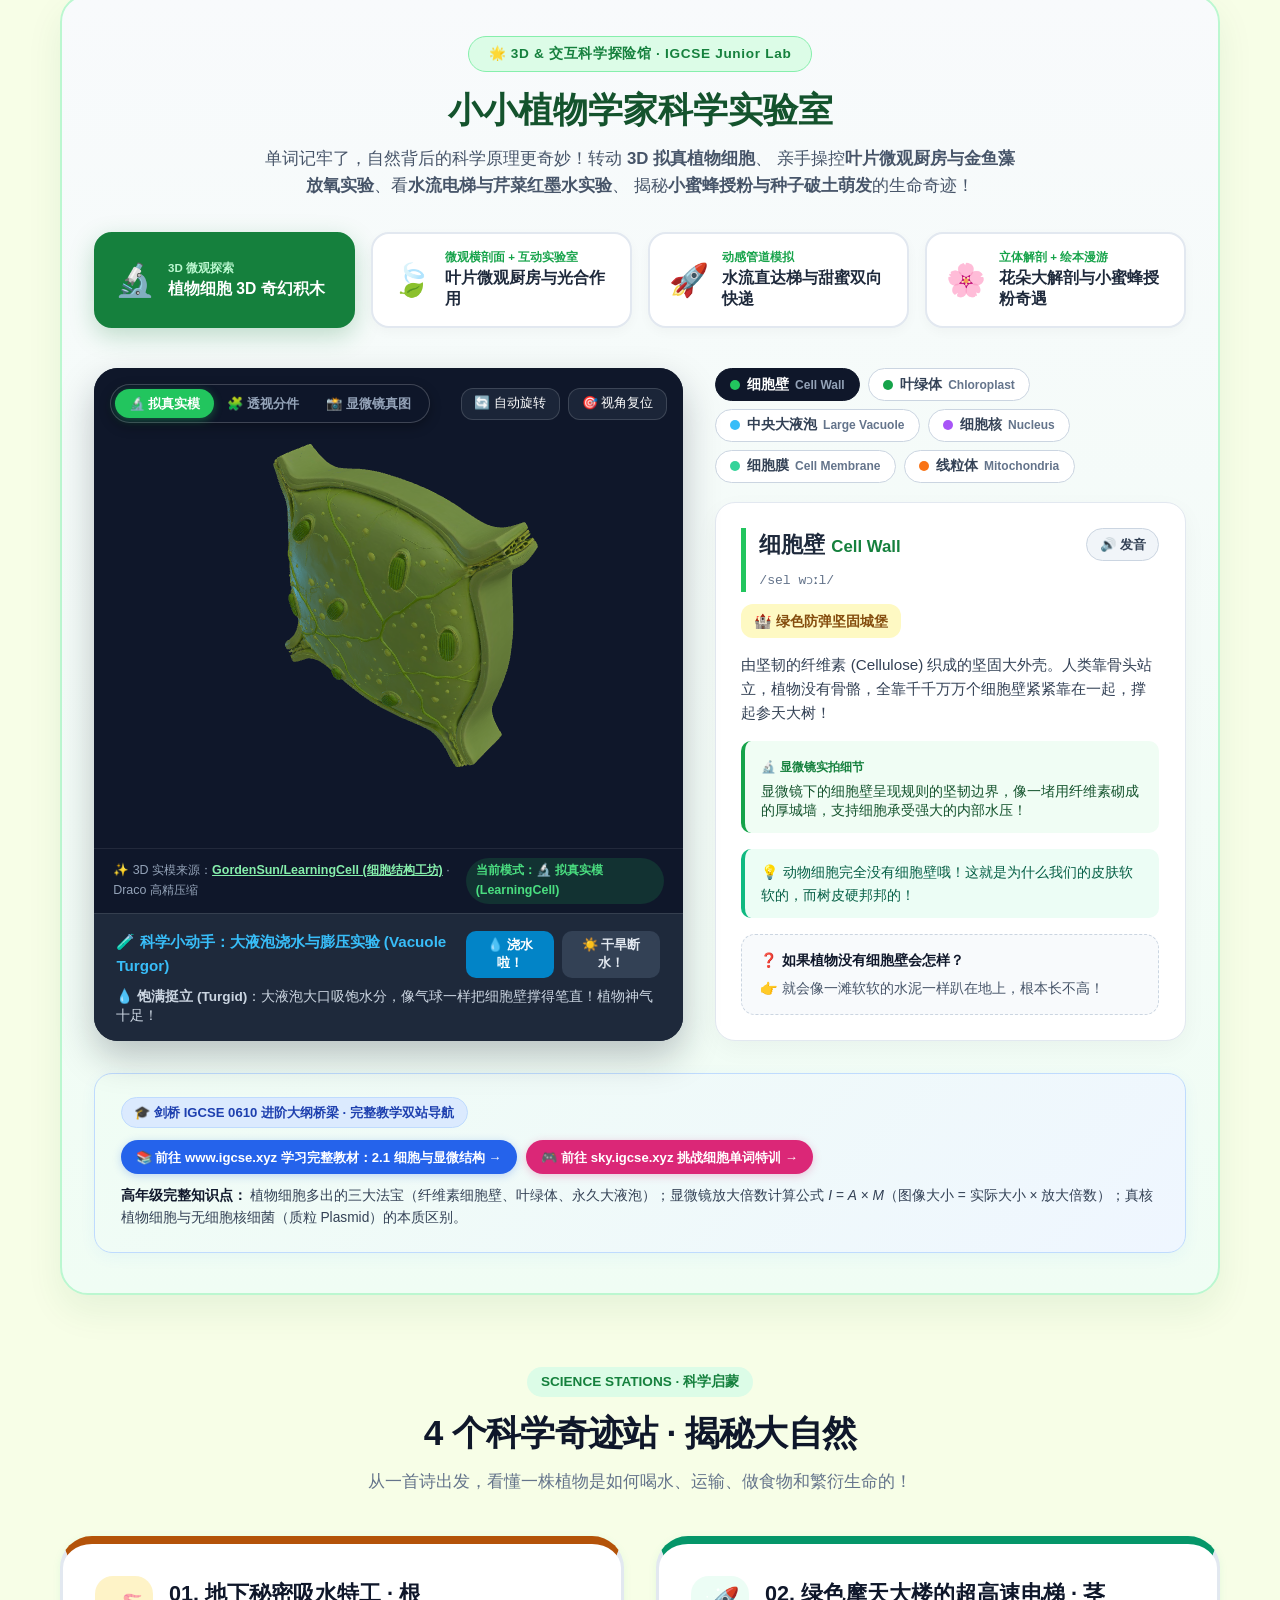
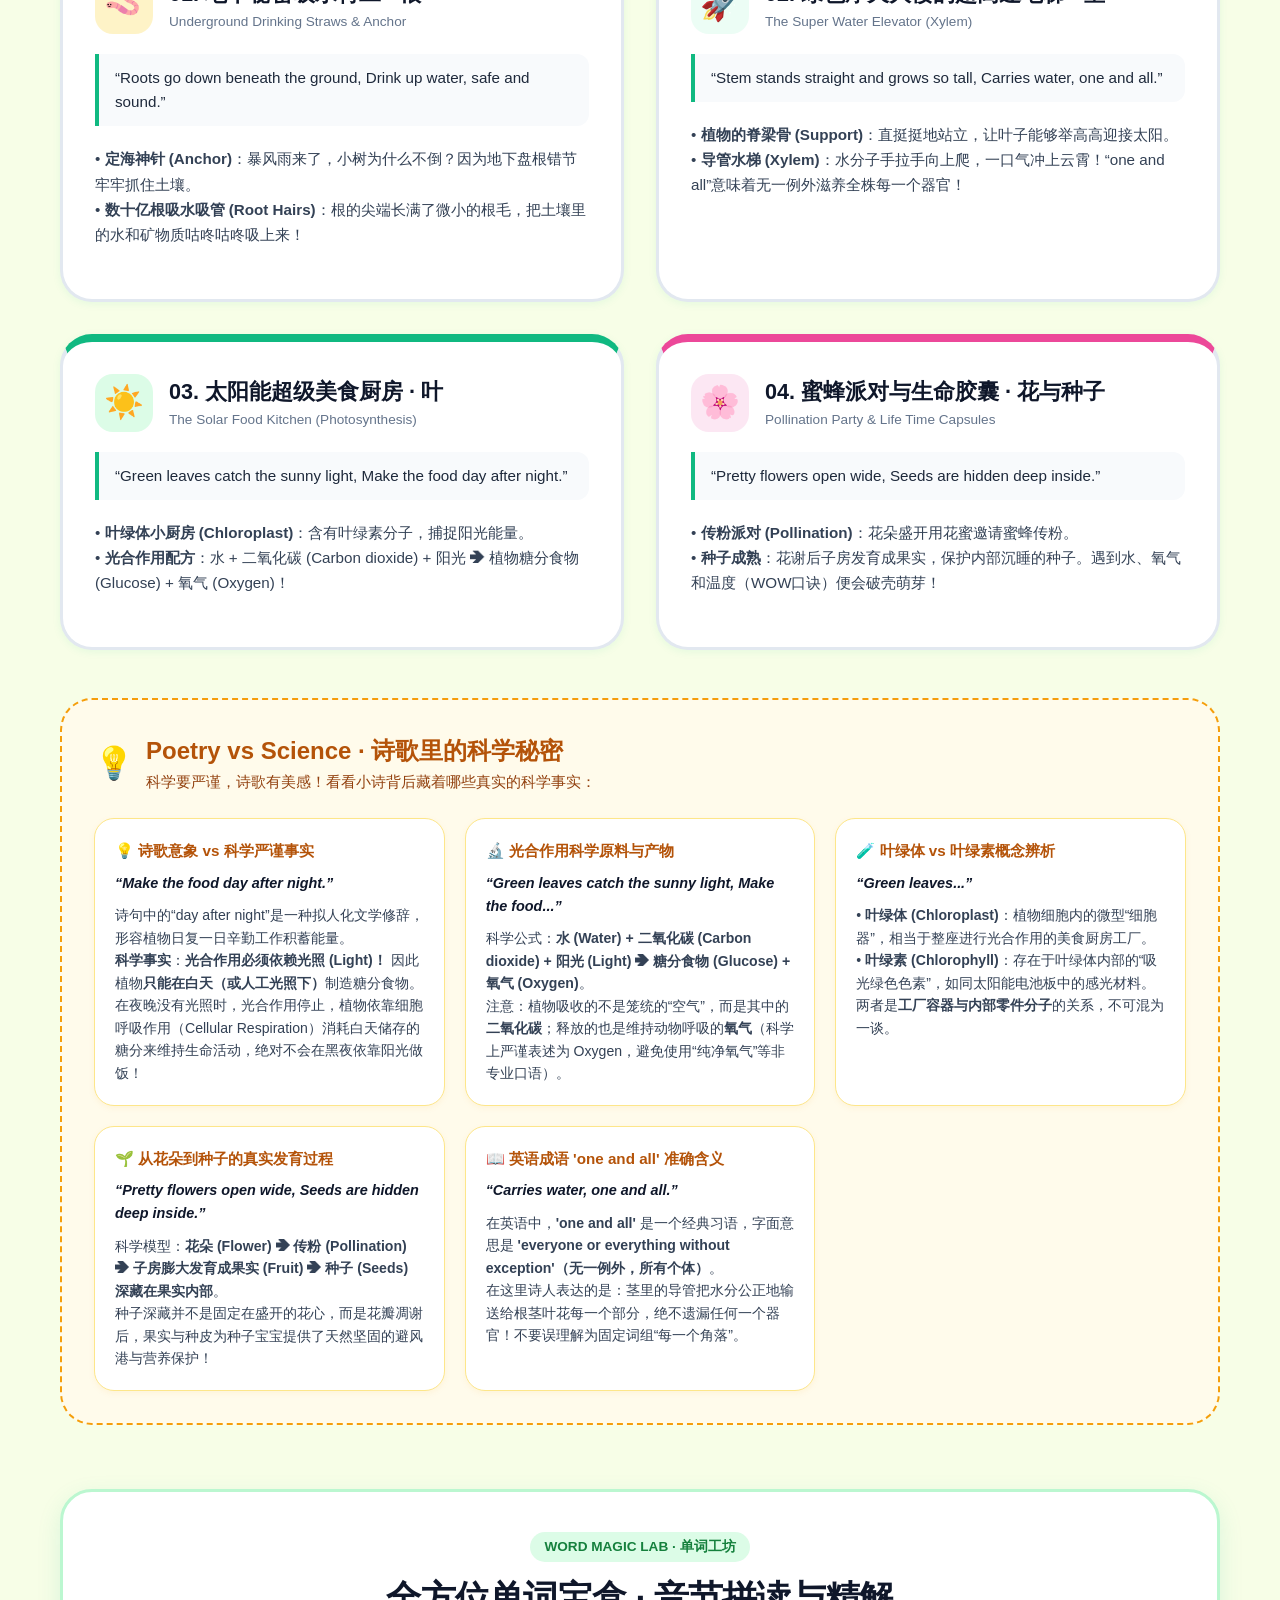
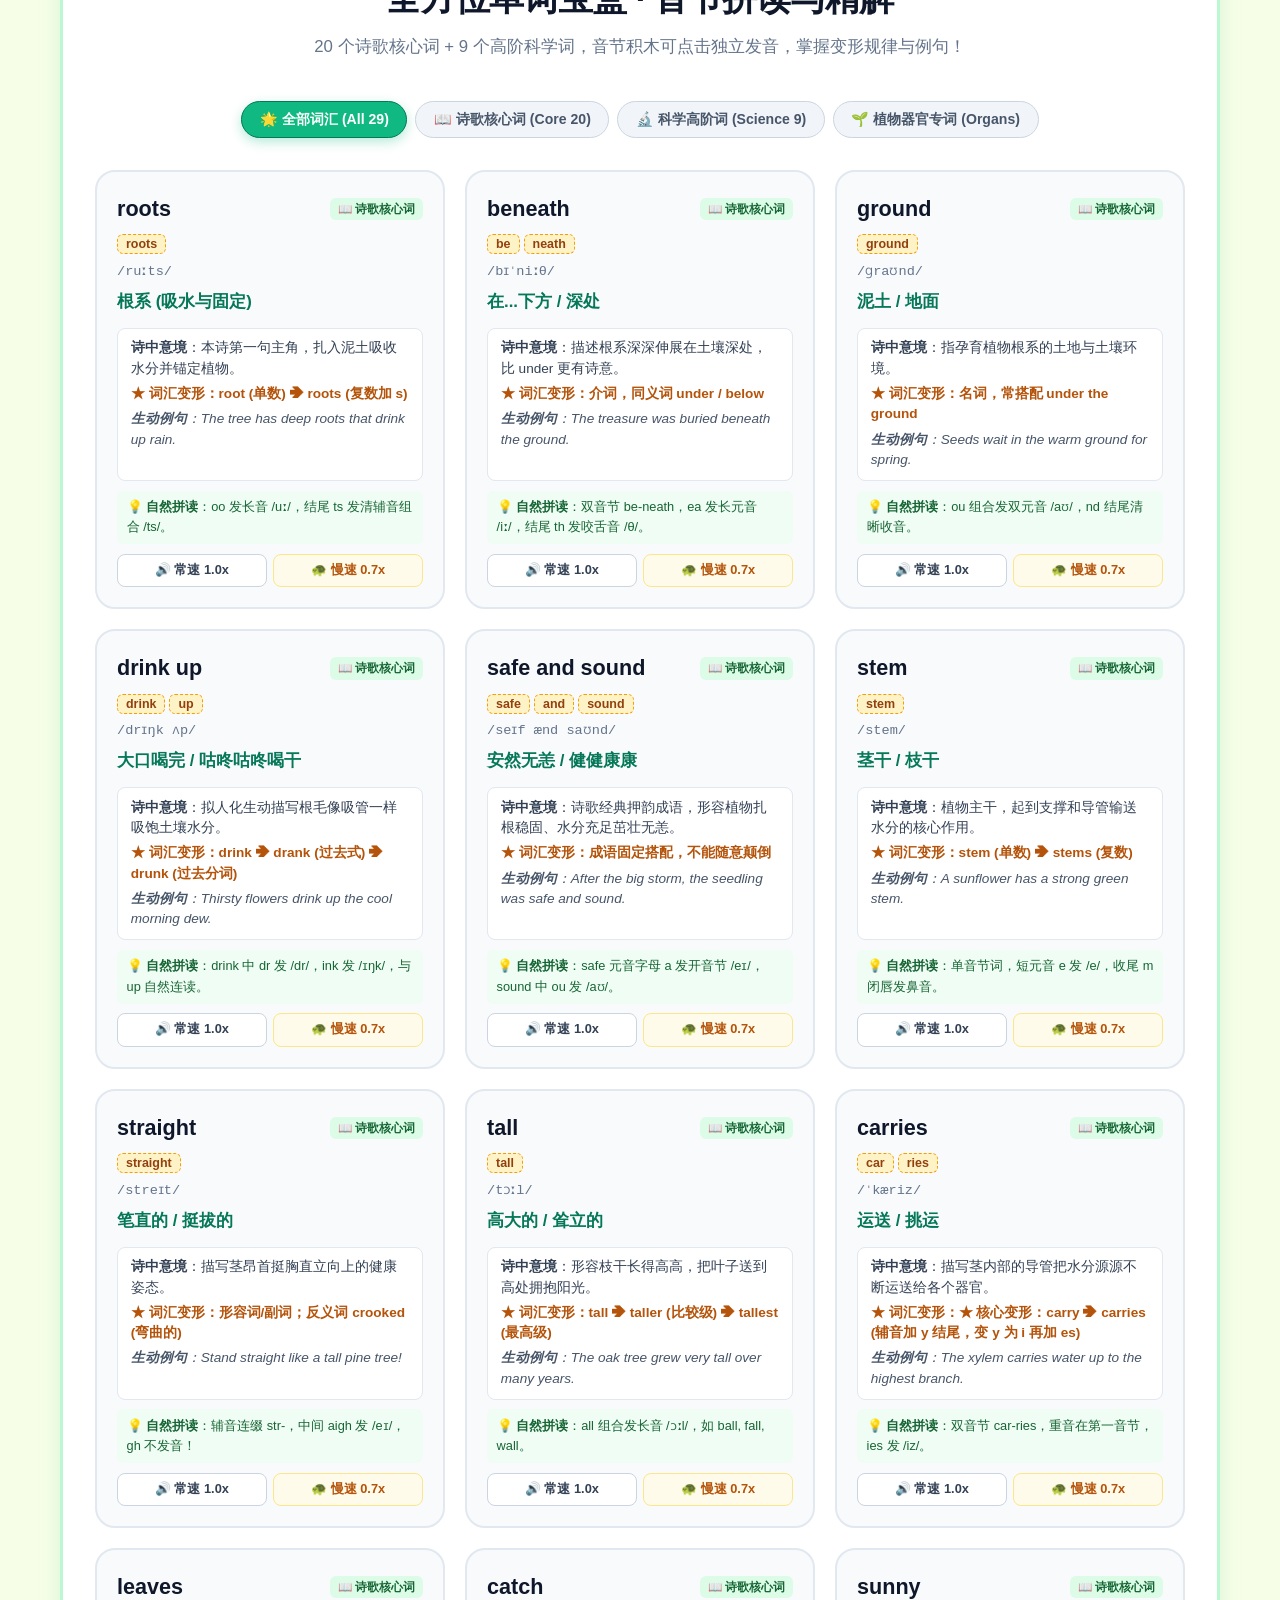
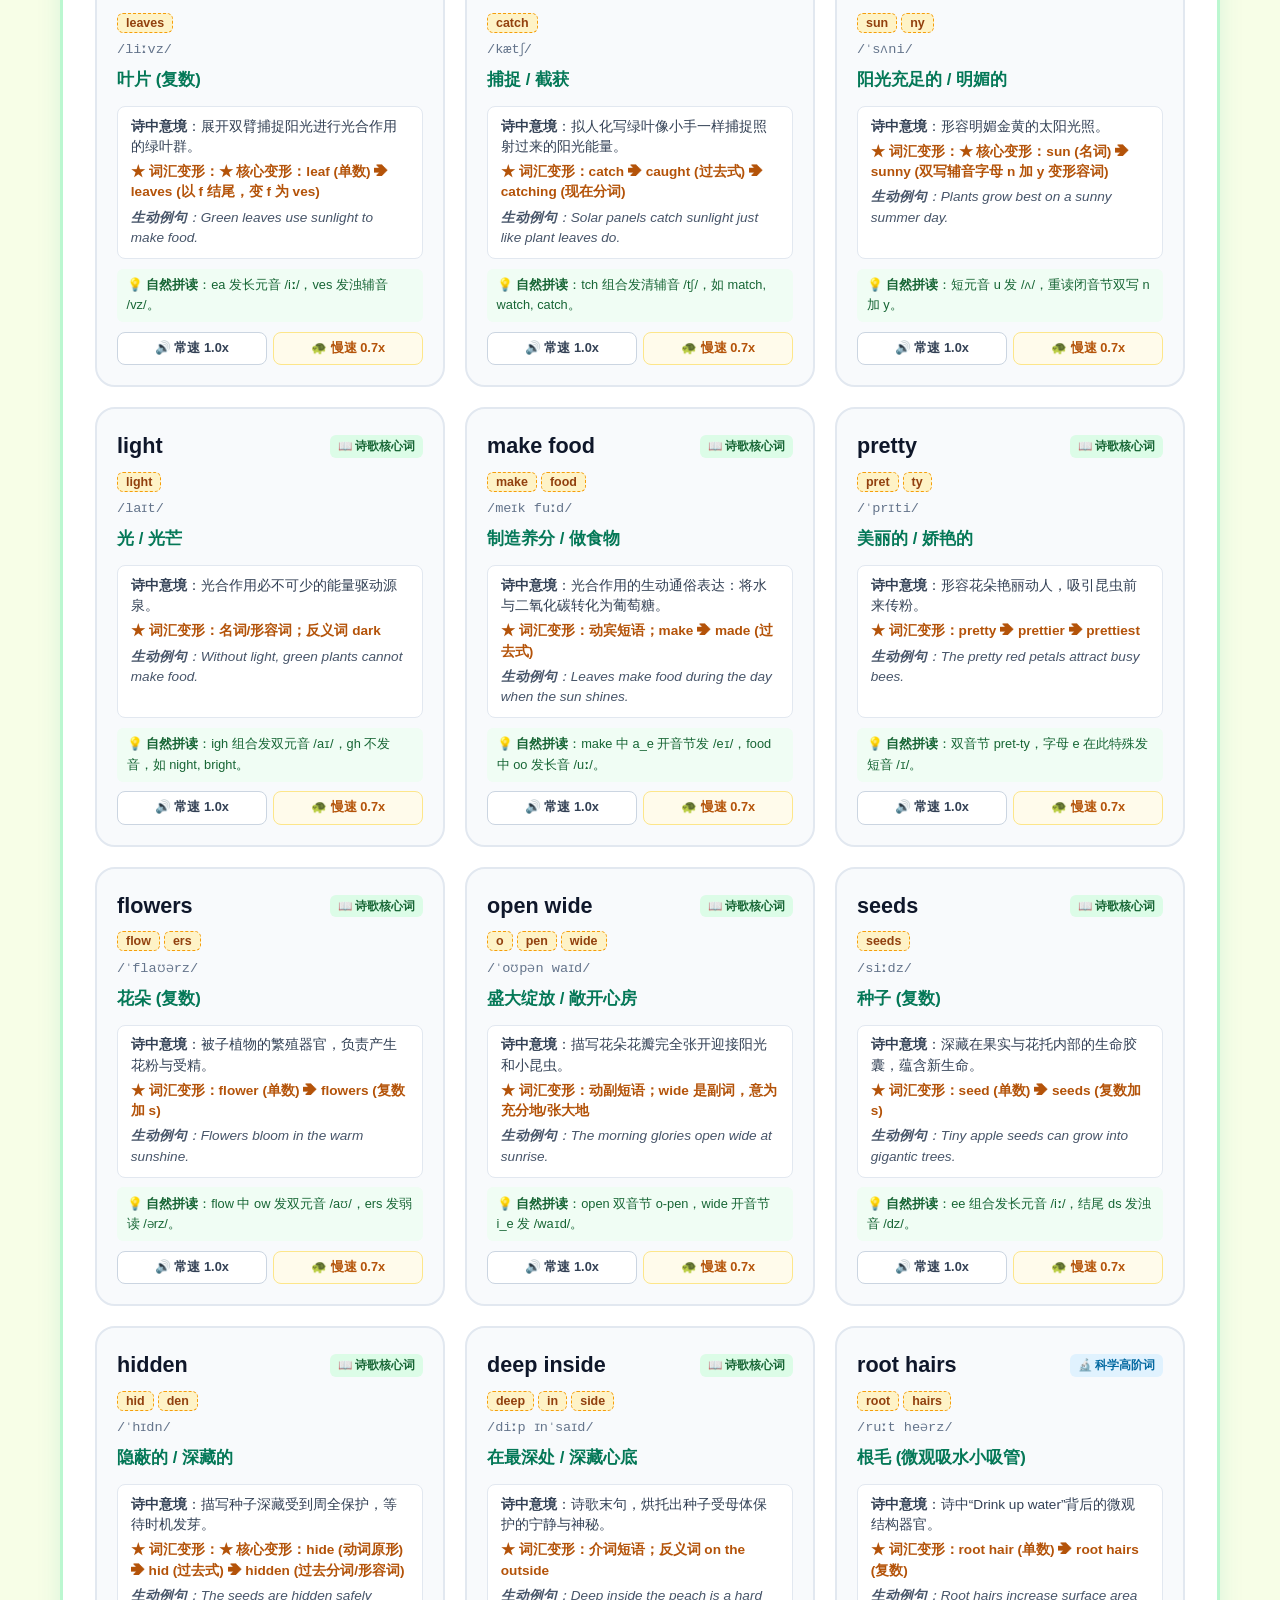
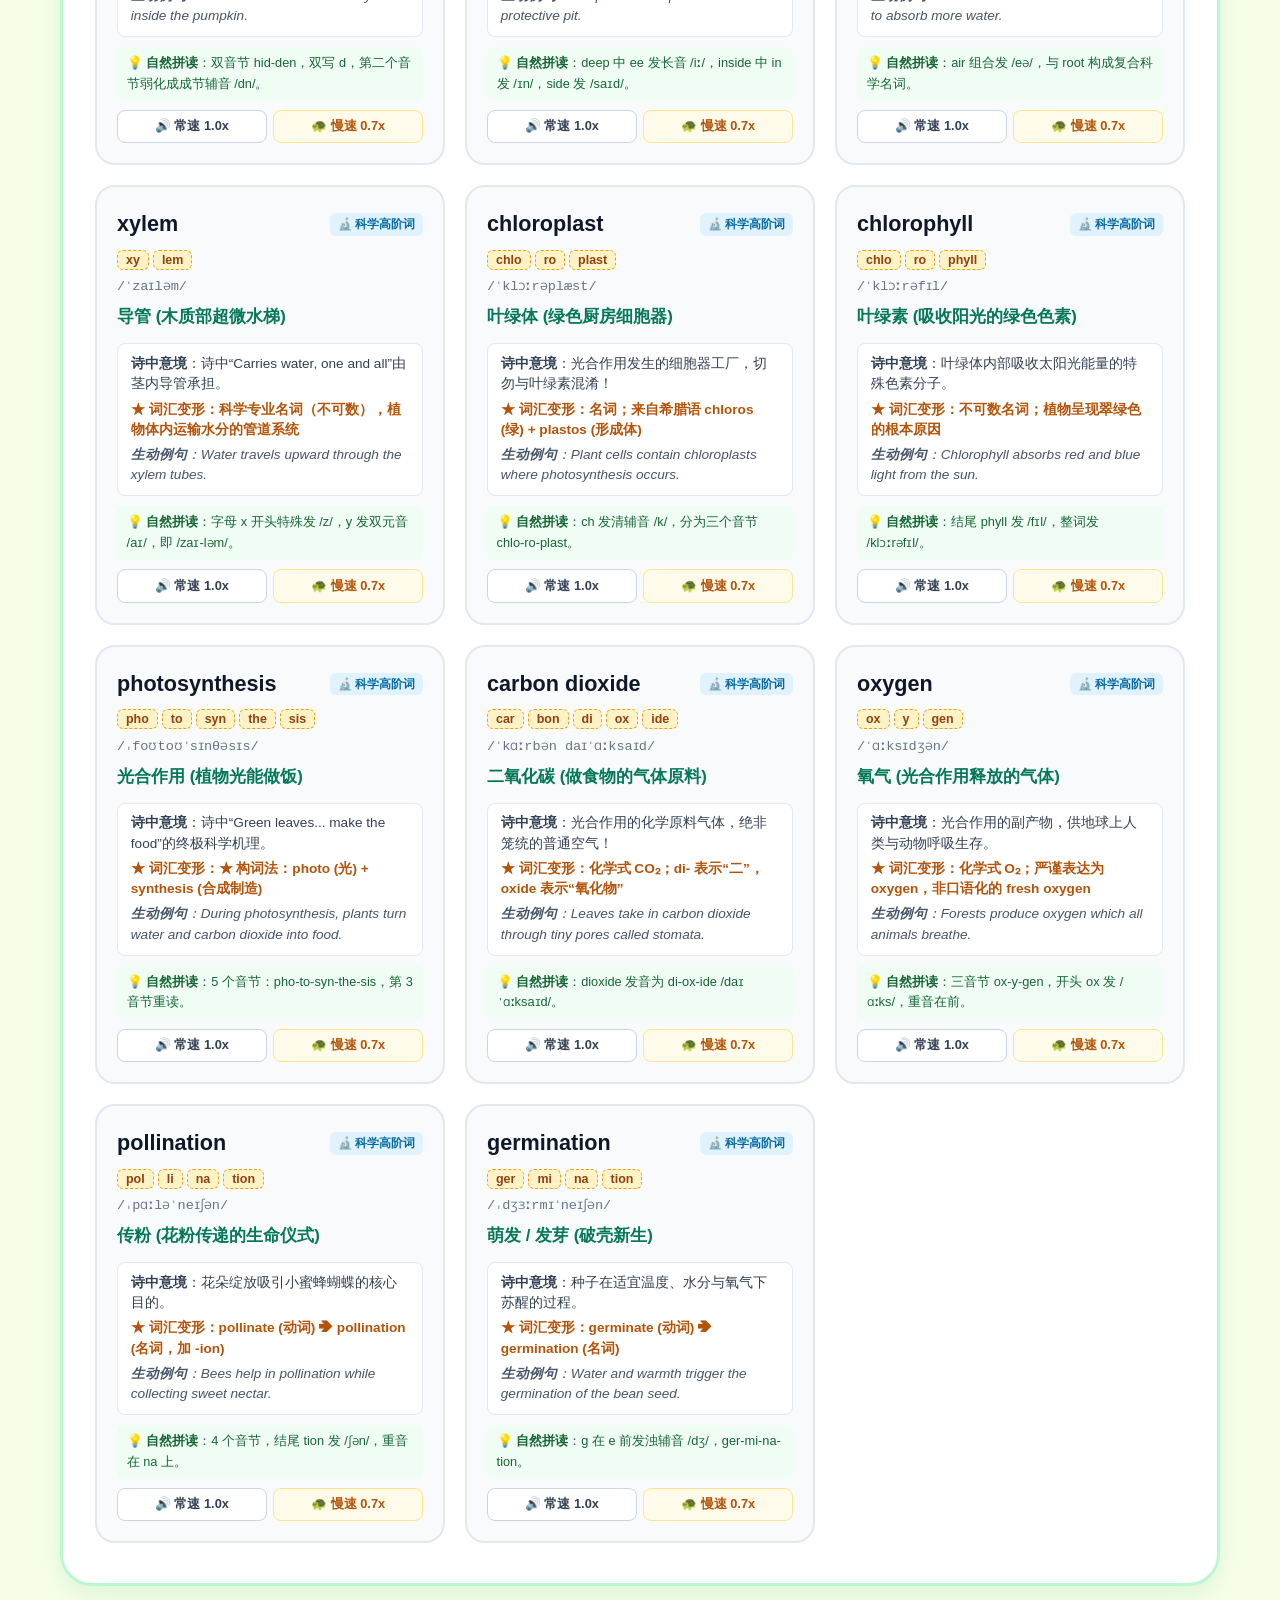
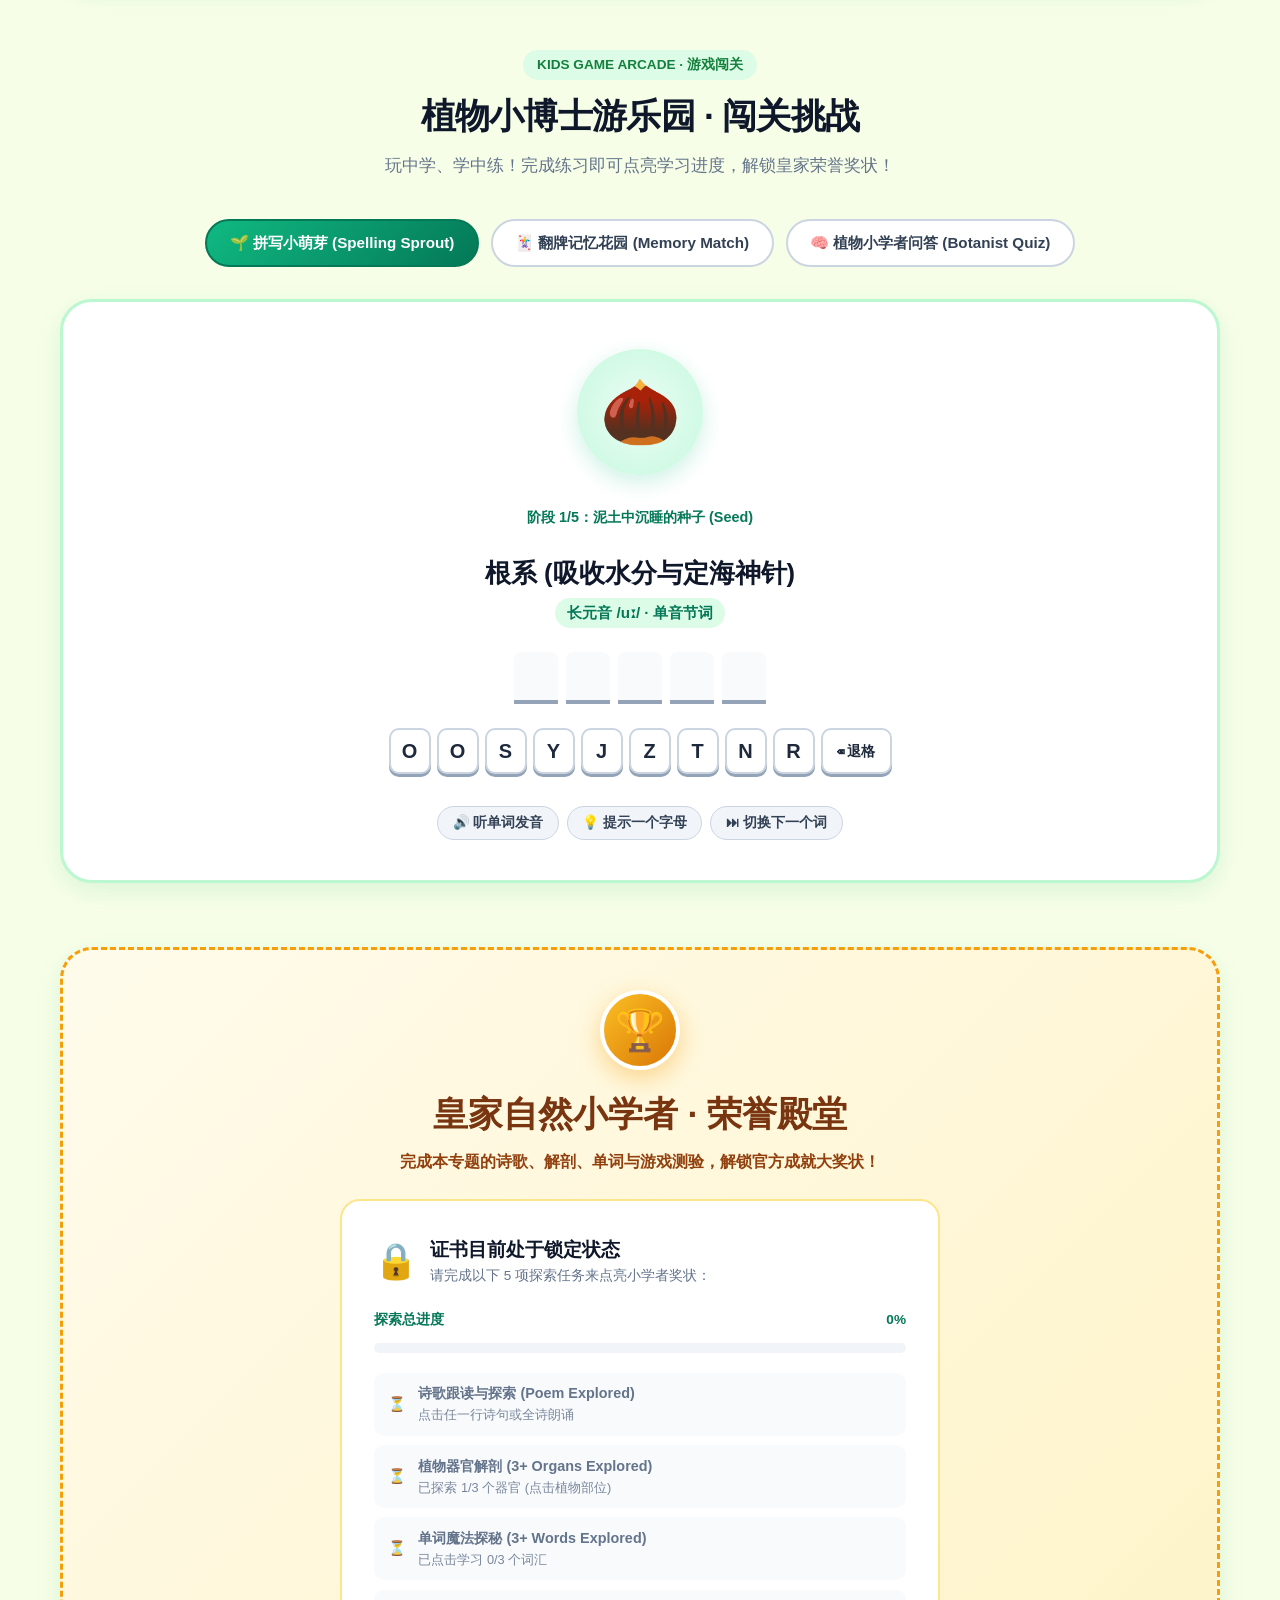
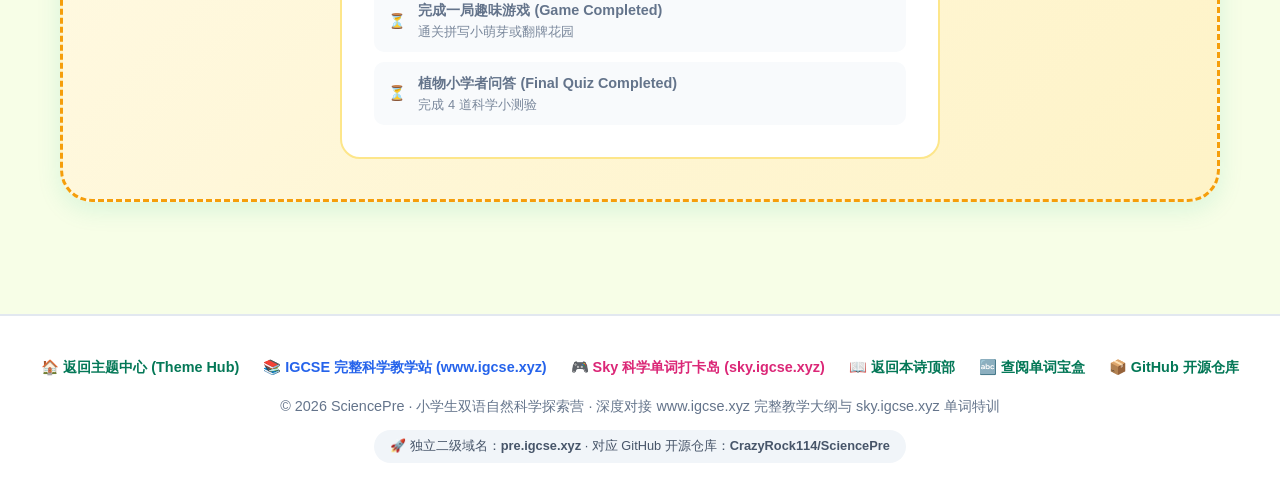
==== commit 3ab625d4: "fix(pre-science): eliminate raw LaTeX, fix 404 bridges, and correct plant cell anatomical diagrams" ====
--- a/plants/index.html
+++ b/plants/index.html
@@ -260,25 +260,29 @@
             <div class="cell-microscope-viewport" id="cell-microscope-container" style="display:none;">
               <div class="microscope-split-grid">
                 <div class="microscope-diagram-card">
-                  <span class="microscope-card-badge">📐 权威植物细胞微观结构图</span>
+                  <span class="microscope-card-badge">📐 权威标准植物细胞解剖图 (含叶绿体)</span>
                   <div class="microscope-img-wrapper" id="cell-microscope-pin-area">
-                    <img src="/assets/images/science/plant-root-hair-cell-structure.png" alt="Plant Cell Anatomical Diagram" class="microscope-cell-img" />
-                    <!-- 热点引脚 -->
-                    <button class="microscope-pin" style="top:31%; left:74%;" data-part="cell-wall" title="细胞壁 Cell Wall">🏰</button>
-                    <button class="microscope-pin" style="top:19%; left:70%;" data-part="membrane" title="细胞膜 Membrane">🛡️</button>
-                    <button class="microscope-pin" style="top:34%; left:36%;" data-part="nucleus" title="细胞核 Nucleus">🧠</button>
-                    <button class="microscope-pin" style="top:64%; left:52%;" data-part="vacuole" title="大液泡 Vacuole">💧</button>
-                    <button class="microscope-pin" style="top:22%; left:32%;" data-part="mitochondria" title="线粒体 Mitochondria">⚡</button>
+                    <img src="/assets/images/science/palisade-cell-diagram.svg" alt="Typical Plant Cell Anatomical Diagram" class="microscope-cell-img" />
+                    <!-- 热点引脚 (包含所有 6 大核心细胞结构) -->
+                    <button class="microscope-pin" style="top:20%; left:80%;" data-part="cell-wall" title="细胞壁 Cell Wall">🏰</button>
+                    <button class="microscope-pin" style="top:28%; left:75%;" data-part="membrane" title="细胞膜 Membrane">🛡️</button>
+                    <button class="microscope-pin" style="top:44%; left:38%;" data-part="chloroplast" title="叶绿体 Chloroplast">🍃</button>
+                    <button class="microscope-pin" style="top:50%; left:22%;" data-part="nucleus" title="细胞核 Nucleus">🧠</button>
+                    <button class="microscope-pin" style="top:48%; left:54%;" data-part="vacuole" title="大液泡 Vacuole">💧</button>
+                    <button class="microscope-pin" style="top:74%; left:36%;" data-part="mitochondria" title="线粒体 Mitochondria">⚡</button>
                   </div>
-                  <p class="microscope-caption">👆 点击上方图钉图标，即可联动点读右侧各器官详细科学原理！</p>
+                  <p class="microscope-caption">👆 点击上方 6 大图钉图标，即可联动点读右侧各器官详细科学原理！</p>
                 </div>
 
                 <div class="microscope-real-card">
-                  <span class="microscope-card-badge">🔬 光学显微镜实拍切片 (Micrograph)</span>
+                  <span class="microscope-card-badge">🌱 特化细胞对比与思考 (Specialised Cell)</span>
                   <img src="/assets/images/science/microscope-root-hair-cell.jpg" alt="Real root hair cell under microscope" class="microscope-real-img" />
                   <div class="microscope-real-info">
-                    <h5>🌱 植物根毛细胞 (Root Hair Cell) 显微实拍</h5>
-                    <p>看！深色小圆点正是<strong>细胞核 (Nucleus)</strong>！细长突起的根毛伸入土壤颗粒间，表面积大增，大口吸收水分！</p>
+                    <h5>🌱 为什么地下根毛细胞 (Root Hair Cell) 没有绿色的叶绿体？</h5>
+                    <p>看显微实拍！根毛细胞有坚硬的<strong>细胞壁</strong>、吸水的大表面积<strong>根毛</strong>与<strong>细胞核</strong>，却<strong>唯独没有叶绿体</strong>！</p>
+                    <div class="specialized-note">
+                      💡 <strong>科学真相：</strong>因为根埋在黑暗泥土深处，完全照不到阳光，无法进行光合作用；因此植物从不浪费宝贵能量合成叶绿体！这就是生物学核心准则——<strong>结构与功能相适应 (Adaptation)</strong>！
+                    </div>
                   </div>
                 </div>
               </div>
@@ -315,7 +319,7 @@
           <div class="bridge-header">
             <div class="bridge-tag">🎓 剑桥 IGCSE 0610 进阶大纲桥梁 · 完整教学双站导航</div>
             <div class="bridge-links">
-              <a href="https://www.igcse.xyz/lessons/0610/2-1-cells" target="_blank" class="bridge-main-link" title="前往 www.igcse.xyz 完整教学站学习官方课程">
+              <a href="https://www.igcse.xyz/lesson/0610/2-1-cells" target="_blank" class="bridge-main-link" title="前往 www.igcse.xyz 完整教学站学习官方课程">
                 📚 前往 www.igcse.xyz 学习完整教材：2.1 细胞与显微结构 →
               </a>
               <a href="https://sky.igcse.xyz" target="_blank" class="bridge-word-link" title="前往 sky.igcse.xyz 单词打卡岛进行词汇特训">
@@ -324,7 +328,7 @@
             </div>
           </div>
           <p class="bridge-desc">
-            <strong>高年级完整知识点：</strong> 植物细胞多出的三大法宝（纤维素细胞壁、叶绿体、永久大液泡）；显微镜放大倍数计算公式 \(I = A \times M\)；真核植物细胞与无细胞核细菌（质粒 Plasmid）的本质区别。
+            <strong>高年级完整知识点：</strong> 植物细胞多出的三大法宝（纤维素细胞壁、叶绿体、永久大液泡）；显微镜放大倍数计算公式 <i>I</i> = <i>A</i> × <i>M</i>（图像大小 = 实际大小 × 放大倍数）；真核植物细胞与无细胞核细菌（质粒 Plasmid）的本质区别。
           </p>
         </div>
       </div>
@@ -364,7 +368,7 @@
           <!-- 右侧：光合作用模拟器与金鱼藻放氧实验 -->
           <div class="photosynthesis-sim-box">
             <h4>🧪 小小科学家阳光厨房 · 模拟器</h4>
-            <div class="section-subtext">动手拖动三样原料滑块，观察金鱼藻在试管中加速冒出纯净氧气泡泡！</div>
+            <div class="section-subtext">动手拖动三样原料滑块，观察金鱼藻在试管中加速冒出氧气（Oxygen）泡泡！</div>
 
             <!-- 控制滑块组 -->
             <div class="sim-controls-group">
@@ -408,7 +412,7 @@
                   <strong id="elodea-bubble-rate-num">48 泡/分钟</strong>
                 </div>
                 <p class="elodea-exp-desc">
-                  倒扣漏斗与试管正在收集由光合作用产生的纯净氧气！光线越强，冒泡速度越快！
+                  倒扣漏斗与试管正在收集由光合作用产生的氧气（Oxygen）！光线越强，冒泡速度越快！
                 </p>
               </div>
             </div>
@@ -440,16 +444,16 @@
           <div class="bridge-header">
             <div class="bridge-tag">🎓 剑桥 IGCSE 0610 进阶大纲桥梁 · 完整教学双站导航</div>
             <div class="bridge-links">
-              <a href="https://www.igcse.xyz/lessons/0610/6-1-photosynthesis" target="_blank" class="bridge-main-link" title="前往 www.igcse.xyz 完整教学站学习官方课程">
+              <a href="https://www.igcse.xyz/lesson/0610/6-1-photosynthesis" target="_blank" class="bridge-main-link" title="前往 www.igcse.xyz 完整教学站学习官方课程">
                 📚 前往 www.igcse.xyz 学习完整教材：6.1 光合作用与限制因素 →
               </a>
-              <a href="https://sky.igcse.xyz" target="_blank" class="bridge-word-link" title="前往 sky.igcse.xyz 单词打卡岛进行词汇特训">
+              <a href="https://sky.igcse.xyz" target="_blank" class="bridge-word-link" title="前往 sky.igcse.xyz 挑战光合词汇打卡 →">
                 🎮 前往 sky.igcse.xyz 挑战光合词汇打卡 →
               </a>
             </div>
           </div>
           <p class="bridge-desc">
-            <strong>高年级完整知识点：</strong> 平衡化学方程式 \(6CO_2 + 6H_2O \xrightarrow{光与叶绿素} C_6H_{12}O_6 + 6O_2\)；叶绿素合成必需矿质元素镁（Magnesium）；气孔保水与进食的两难博弈；限制因素 (Limiting Factor) 决定反应上限。
+            <strong>高年级完整知识点：</strong> 平衡化学方程式 6CO<sub>2</sub> + 6H<sub>2</sub>O → C<sub>6</sub>H<sub>12</sub>O<sub>6</sub> + 6O<sub>2</sub>（光与叶绿素催化）；叶绿素合成必需矿质元素镁（Magnesium）；气孔保水与进食的两难博弈；限制因素 (Limiting Factor) 决定反应上限。
           </p>
         </div>
       </div>
@@ -520,7 +524,7 @@
           <div class="bridge-header">
             <div class="bridge-tag">🎓 剑桥 IGCSE 0610 进阶大纲桥梁 · 完整教学双站导航</div>
             <div class="bridge-links">
-              <a href="https://www.igcse.xyz/lessons/0610/8-1-transport-plants" target="_blank" class="bridge-main-link" title="前往 www.igcse.xyz 完整教学站学习官方课程">
+              <a href="https://www.igcse.xyz/lesson/0610/8-1-transport-plants" target="_blank" class="bridge-main-link" title="前往 www.igcse.xyz 完整教学站学习官方课程">
                 📚 前往 www.igcse.xyz 学习完整教材：8.1 植物体内的运输 →
               </a>
               <a href="https://sky.igcse.xyz" target="_blank" class="bridge-word-link" title="前往 sky.igcse.xyz 单词打卡岛进行词汇特训">
@@ -580,7 +584,7 @@
           <div class="bridge-header">
             <div class="bridge-tag">🎓 剑桥 IGCSE 0610 进阶大纲桥梁 · 完整教学双站导航</div>
             <div class="bridge-links">
-              <a href="https://www.igcse.xyz/lessons/0610/16-1-reproduction" target="_blank" class="bridge-main-link" title="前往 www.igcse.xyz 完整教学站学习官方课程">
+              <a href="https://www.igcse.xyz/lesson/0610/16-1-reproduction" target="_blank" class="bridge-main-link" title="前往 www.igcse.xyz 完整教学站学习官方课程">
                 📚 前往 www.igcse.xyz 学习完整教材：16.1 植物有性生殖与传粉 →
               </a>
               <a href="https://sky.igcse.xyz" target="_blank" class="bridge-word-link" title="前往 sky.igcse.xyz 单词打卡岛进行词汇特训">
--- a/assets/css/science-lab.css
+++ b/assets/css/science-lab.css
@@ -1209,6 +1209,17 @@
   color: #cbd5e1;
   line-height: 1.5;
   margin: 0;
+}
+
+.specialized-note {
+  margin-top: 0.6rem;
+  padding: 0.55rem 0.75rem;
+  background: rgba(14, 165, 233, 0.12);
+  border-left: 3px solid #38bdf8;
+  border-radius: 6px;
+  font-size: 0.8rem;
+  color: #e0f2fe;
+  line-height: 1.45;
 }
 
 .card-part-microscope-detail {
